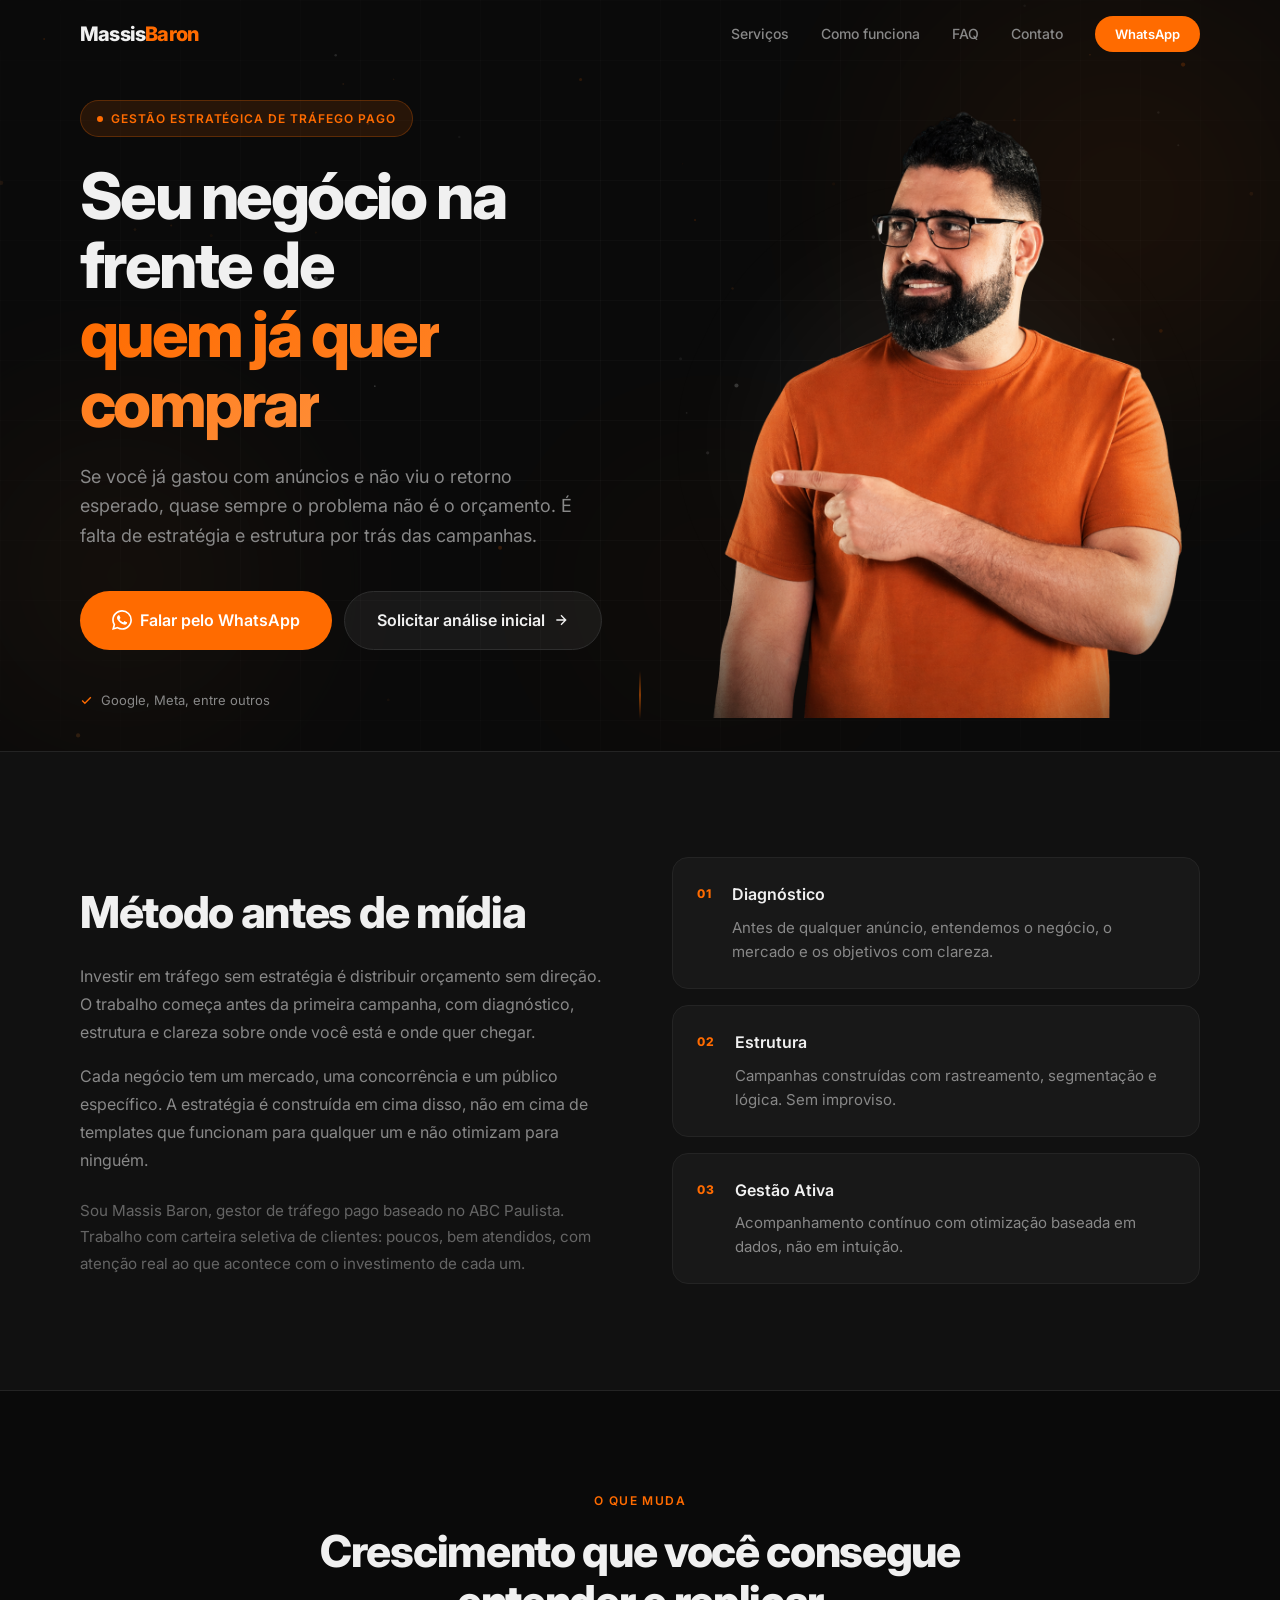
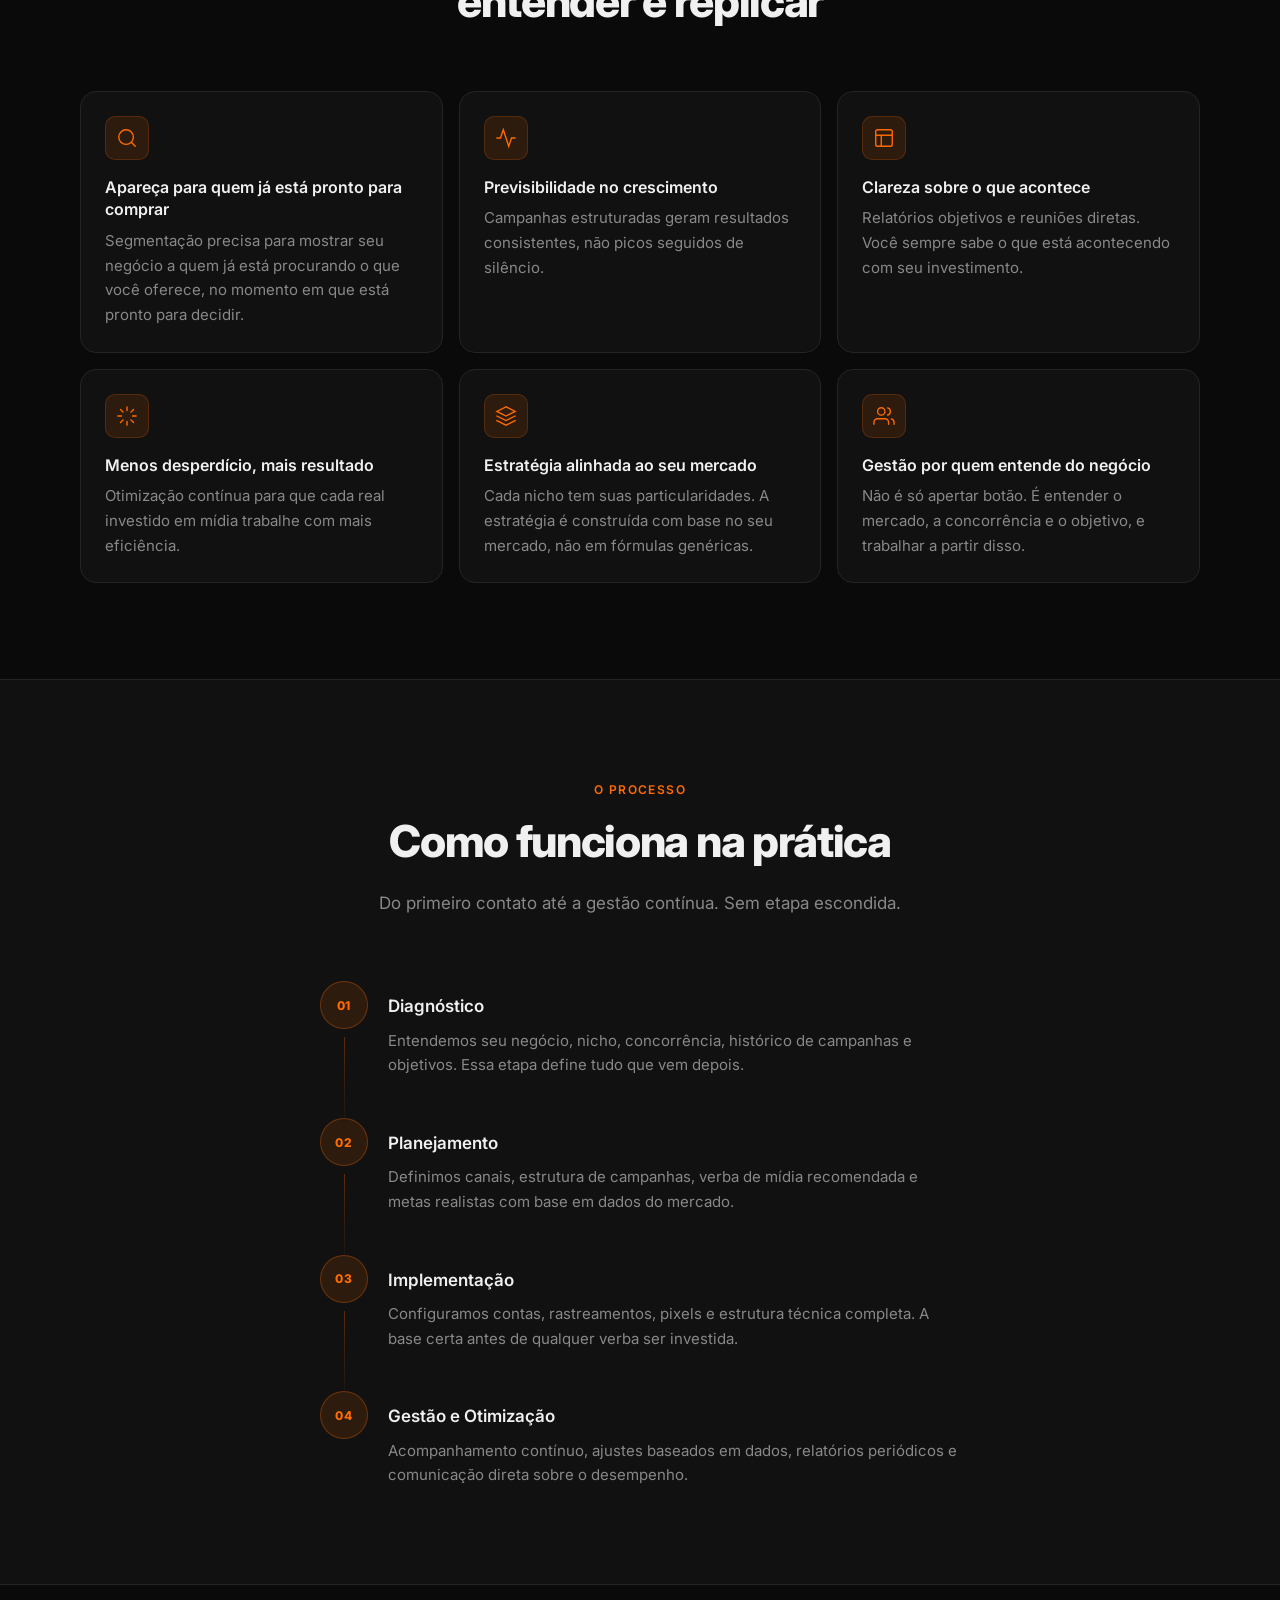
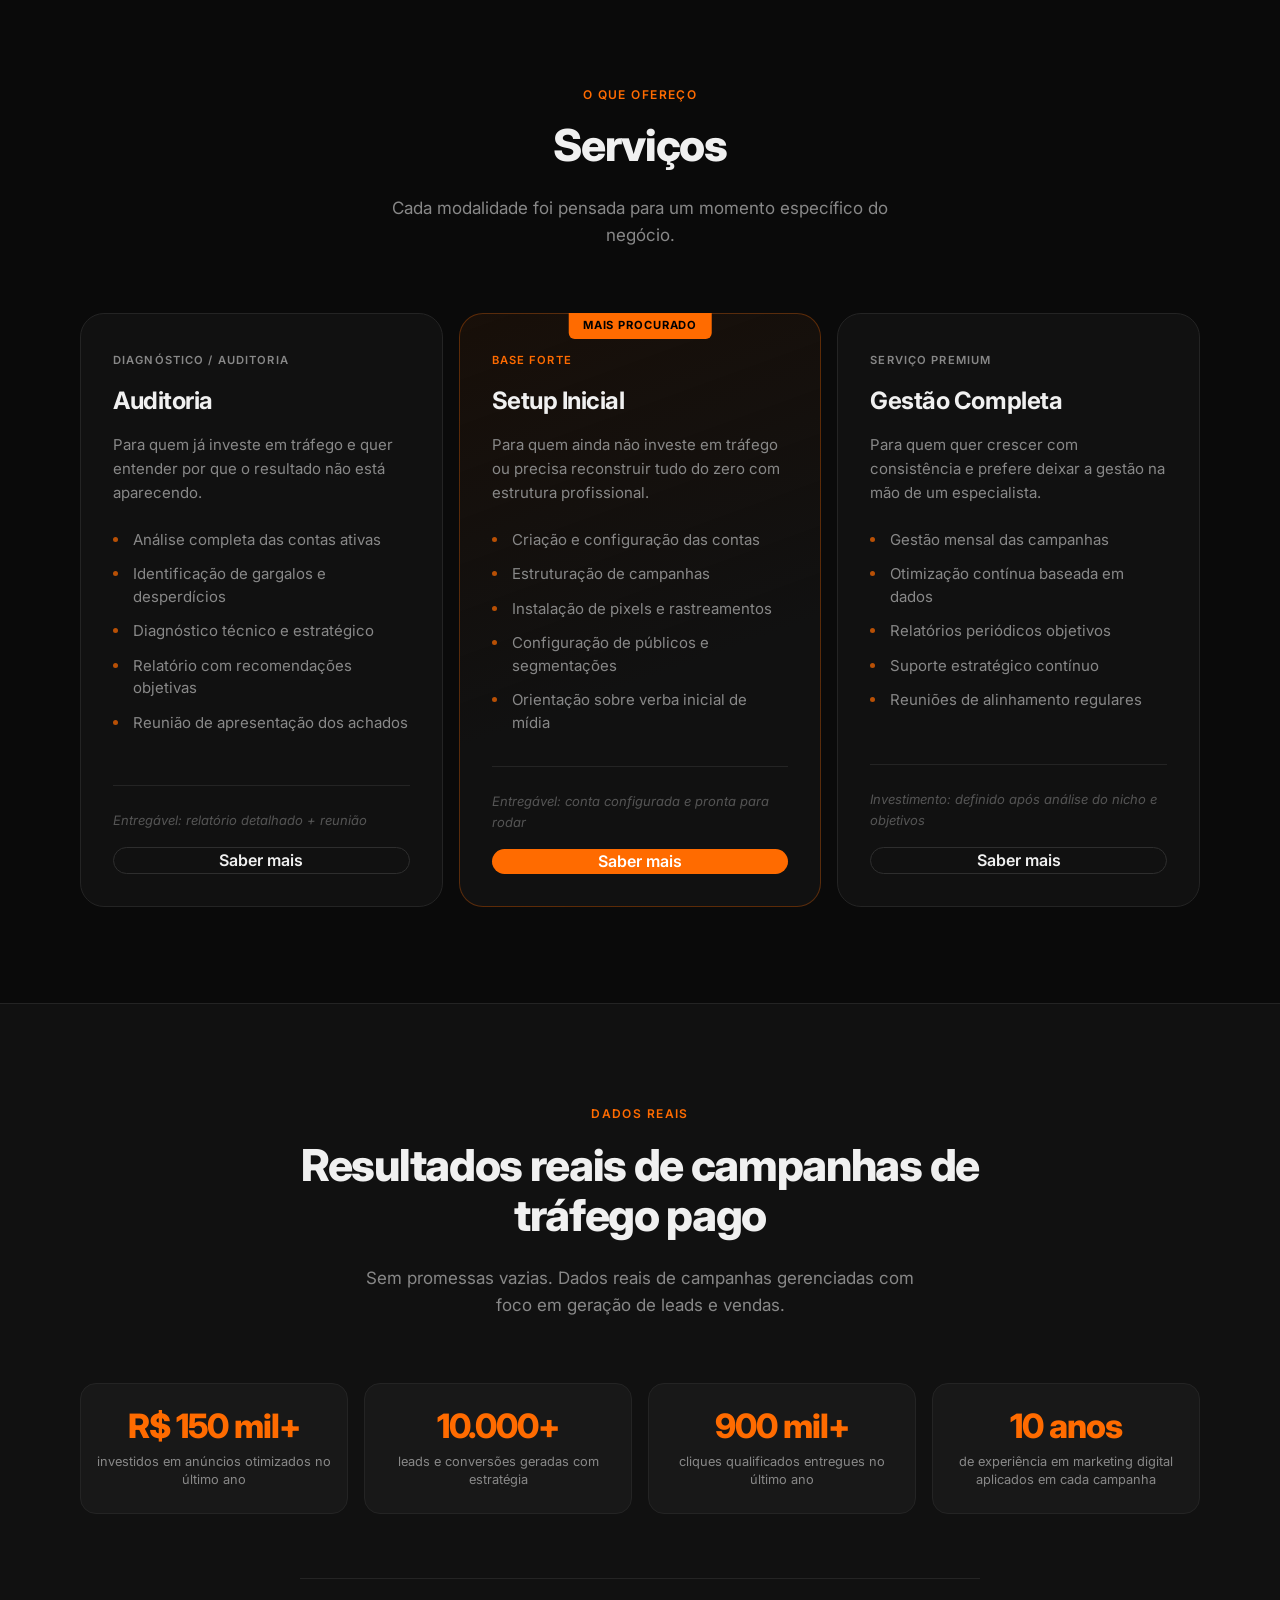
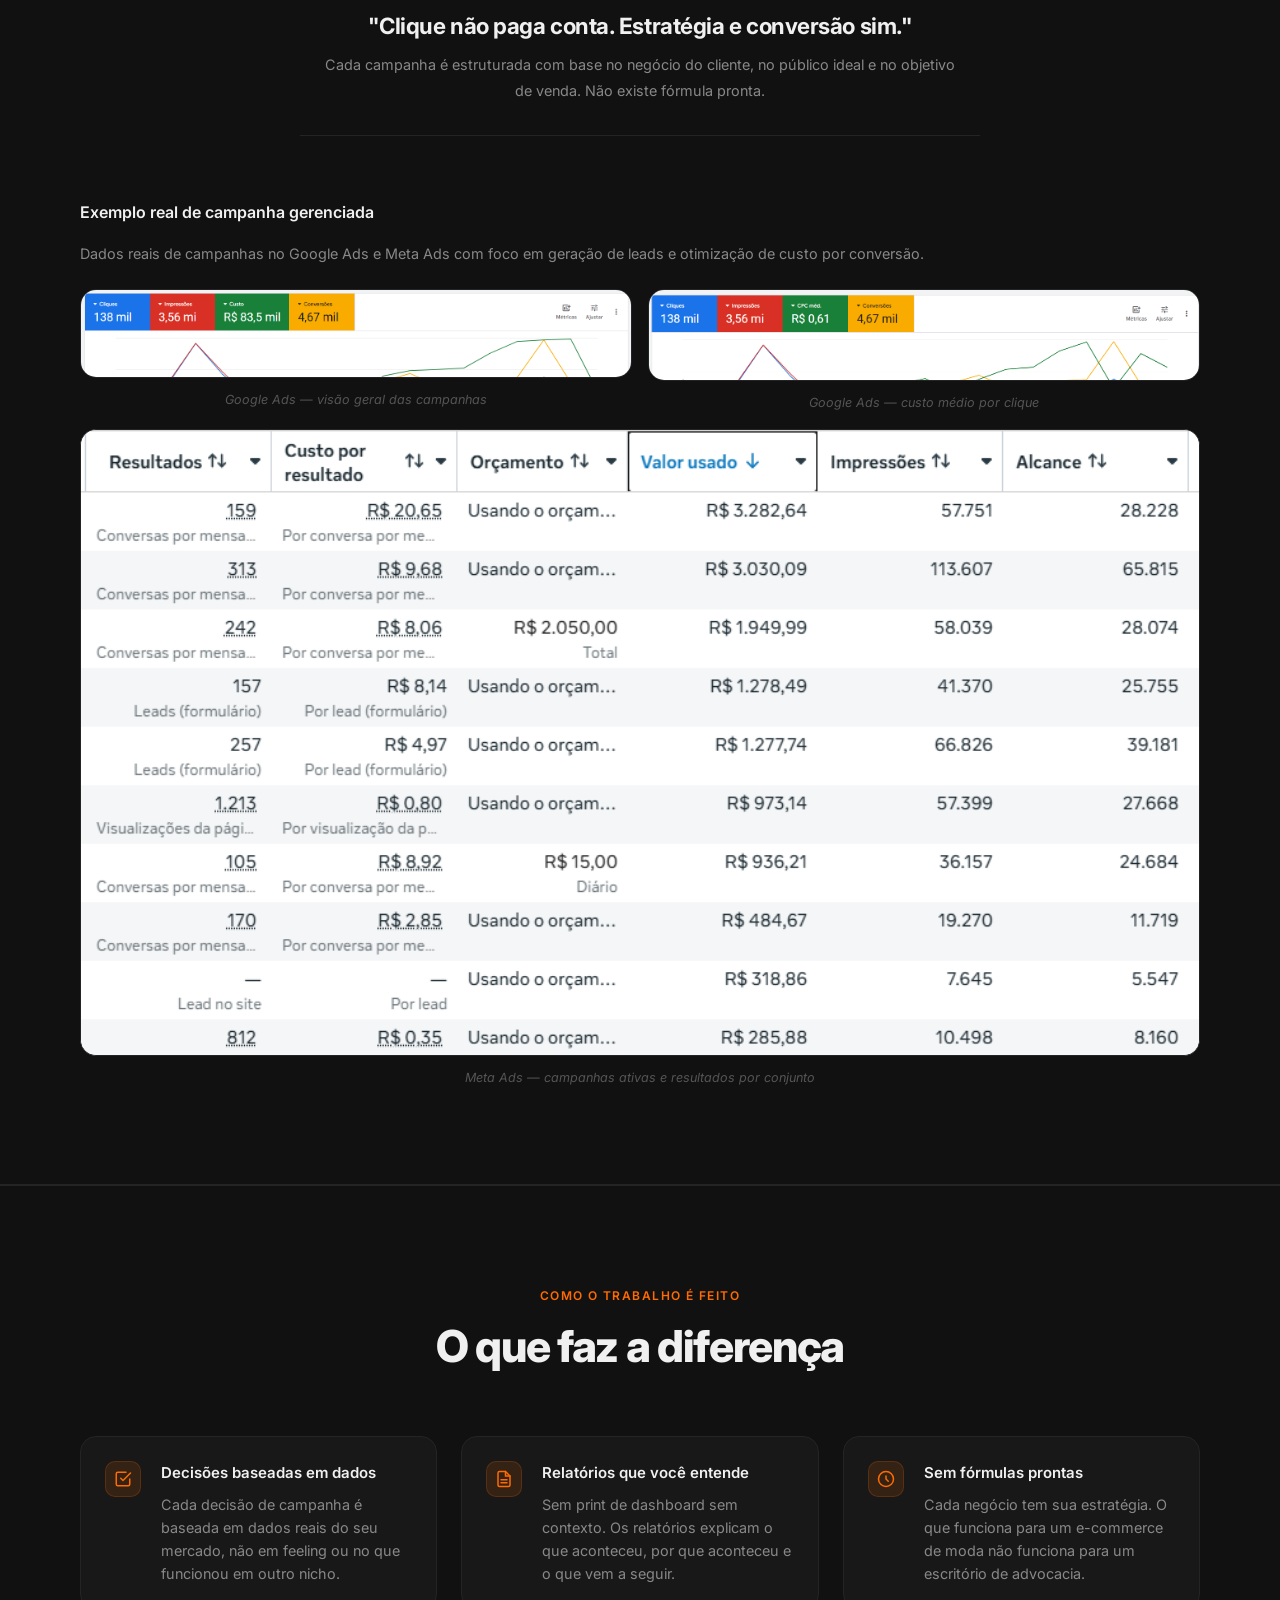
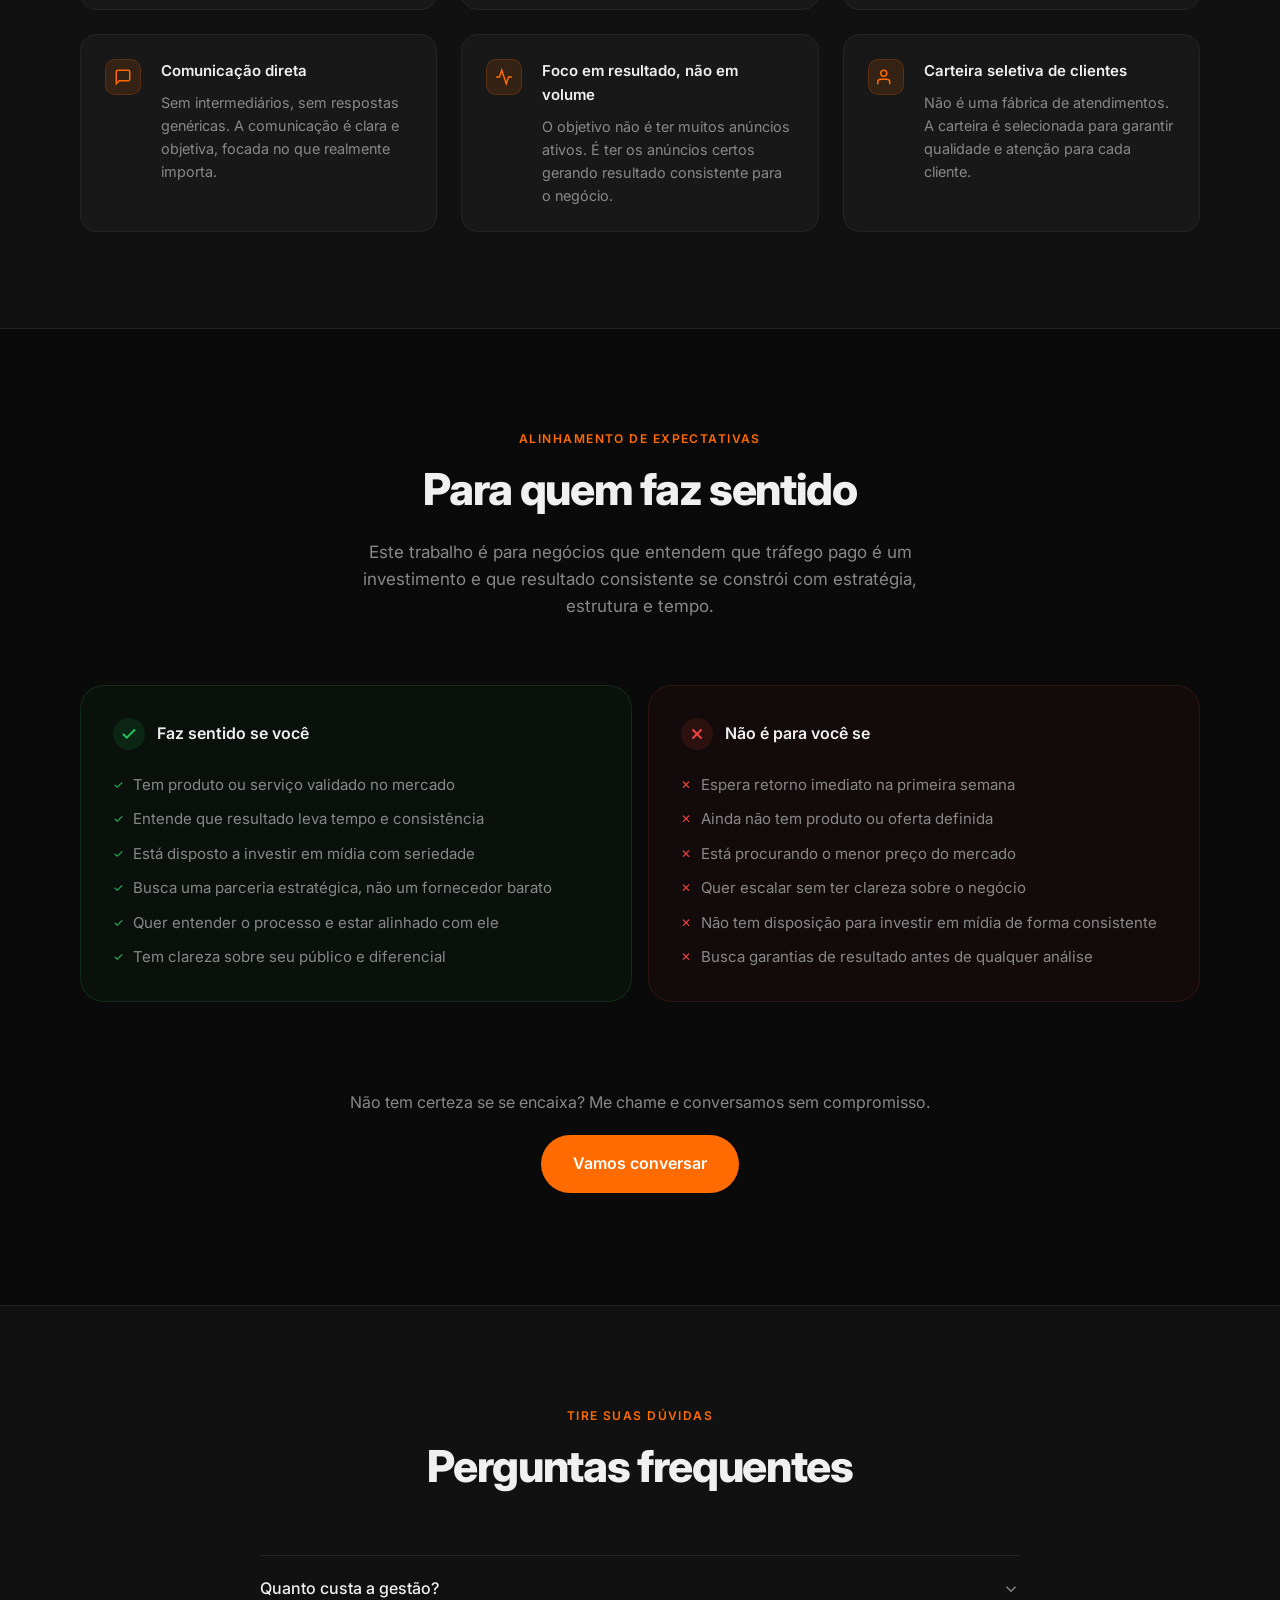
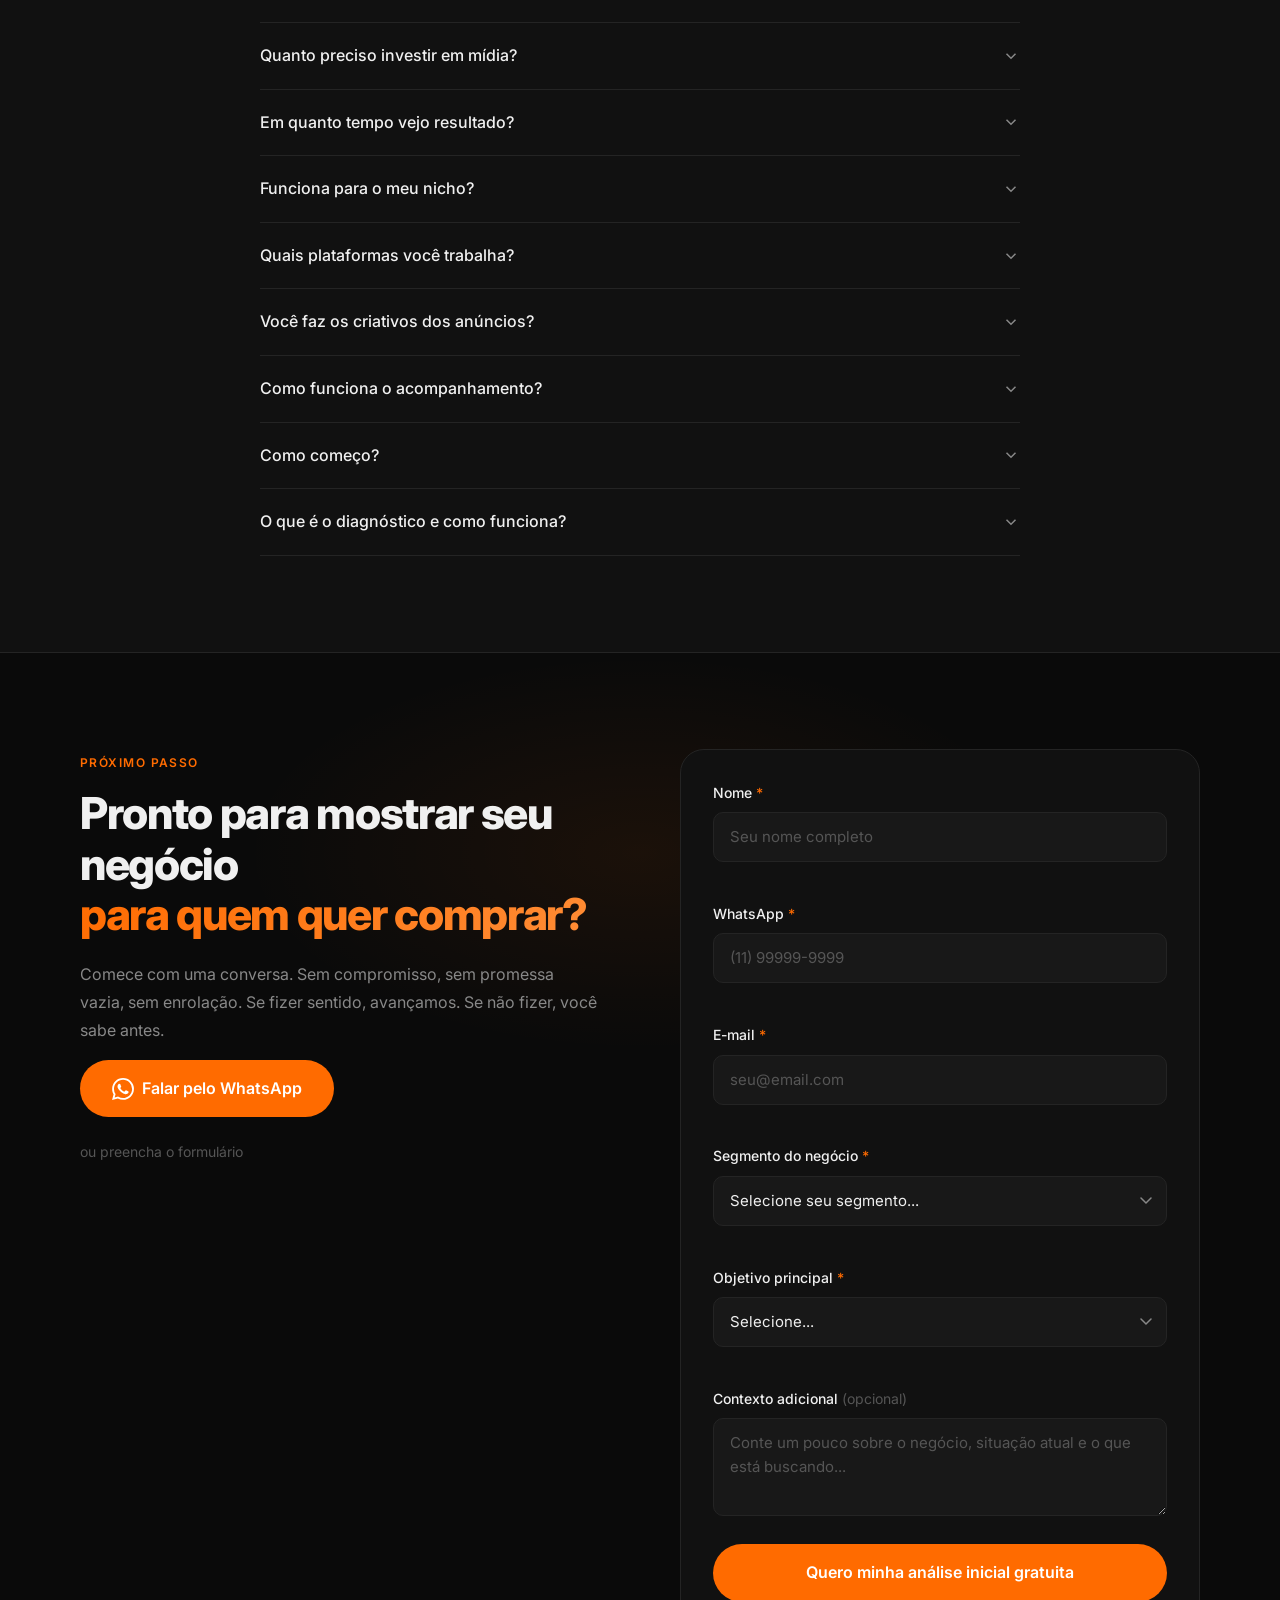
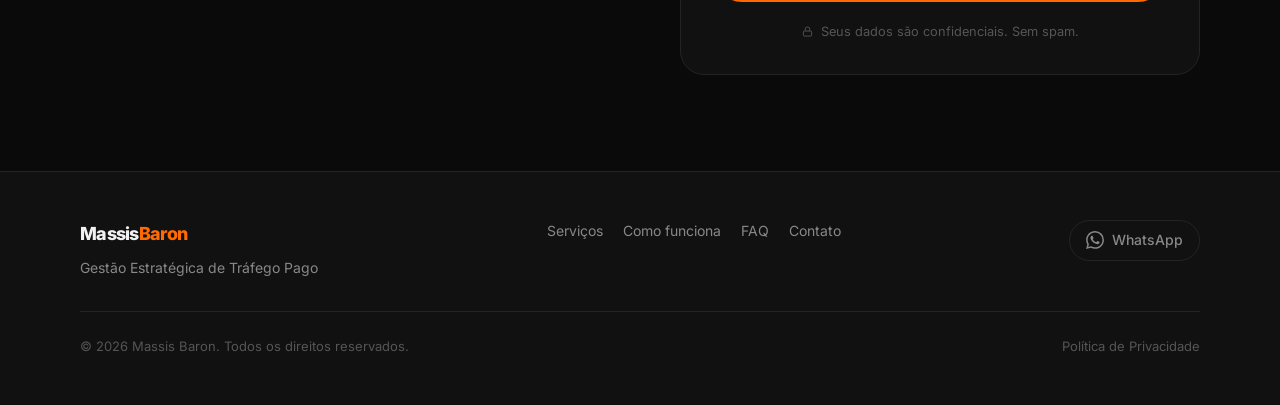
==== index.html @ 68410b14 "Add files via upload" ====
<!DOCTYPE html>
<html lang="pt-BR">
<head>
  <meta charset="UTF-8" />
  <meta name="viewport" content="width=device-width, initial-scale=1.0" />
  <meta name="description" content="Massis Baron — Gestão estratégica de tráfego pago para PMEs. Auditoria, setup e gestão completa de campanhas no Google Ads e Meta Ads. Mostre seu negócio para quem já quer comprar." />
  <meta name="keywords" content="tráfego pago, gestão de tráfego, Google Ads, Meta Ads, Facebook Ads, Instagram Ads, consultoria tráfego pago, Massis Baron, agência tráfego pago" />
  <meta name="author" content="Massis Baron" />
  <meta name="robots" content="index, follow" />
  <meta name="theme-color" content="#0A0A0A" />

  <!-- Open Graph -->
  <meta property="og:type" content="website" />
  <meta property="og:title" content="Massis Baron — Gestão Estratégica de Tráfego Pago" />
  <meta property="og:description" content="Mostre seu negócio para as pessoas certas no momento em que elas estão buscando. Estratégia, estrutura e gestão profissional de tráfego pago." />
  <meta property="og:url" content="https://publikey.com.br" />
  <meta property="og:image" content="assets/og-image.jpg" />
  <meta property="og:locale" content="pt_BR" />

  <!-- Twitter Card -->
  <meta name="twitter:card" content="summary_large_image" />
  <meta name="twitter:title" content="Massis Baron — Tráfego Pago Estratégico" />
  <meta name="twitter:description" content="Gestão profissional de tráfego pago para PMEs que levam crescimento a sério." />
  <meta name="twitter:image" content="assets/og-image.jpg" />

  <link rel="canonical" href="https://publikey.com.br" />

  <!-- Favicon -->
  <link rel="icon" type="image/svg+xml" href="assets/favicon.svg" />
  <link rel="icon" type="image/png" href="assets/favicon.png" />

  <!-- Google Fonts -->
  <link rel="preconnect" href="https://fonts.googleapis.com" />
  <link rel="preconnect" href="https://fonts.gstatic.com" crossorigin />
  <link href="https://fonts.googleapis.com/css2?family=Inter:wght@300;400;500;600;700;800&display=swap" rel="stylesheet" />

  <!-- CSS -->
  <link rel="stylesheet" href="style.css" />

  <title>Massis Baron — Gestão Estratégica de Tráfego Pago</title>

  <!-- JSON-LD Structured Data -->
  <script type="application/ld+json">
  {
    "@context": "https://schema.org",
    "@type": "ProfessionalService",
    "name": "Massis Baron",
    "description": "Gestão estratégica de tráfego pago para PMEs — auditoria, setup e gestão completa de campanhas no Google Ads e Meta Ads.",
    "serviceType": ["Gestão de Tráfego Pago", "Google Ads", "Meta Ads", "Consultoria de Marketing Digital"],
    "areaServed": { "@type": "Country", "name": "Brasil" },
    "url": "https://publikey.com.br",
    "contactPoint": {
      "@type": "ContactPoint",
      "contactType": "customer service",
      "availableLanguage": "Portuguese"
    }
  }
  </script>

  <!-- ═══════════════════════════════════════════════════
       TRACKING — Inserir os snippets nas posições abaixo
       ═══════════════════════════════════════════════════

  ① Google Tag Manager -->
  <script>(function(w,d,s,l,i){w[l]=w[l]||[];w[l].push({'gtm.start':
  new Date().getTime(),event:'gtm.js'});var f=d.getElementsByTagName(s)[0],
  j=d.createElement(s),dl=l!='dataLayer'?'&l='+l:'';j.async=true;j.src=
  'https://www.googletagmanager.com/gtm.js?id='+i+dl;f.parentNode.insertBefore(j,f);
  })(window,document,'script','dataLayer','GTM-TX3JM85W');</script>

  <!-- ② Microsoft Clarity -->
  <script type="text/javascript">
    (function(c,l,a,r,i,t,y){
        c[a]=c[a]||function(){(c[a].q=c[a].q||[]).push(arguments)};
        t=l.createElement(r);t.async=1;t.src="https://www.clarity.ms/tag/"+i;
        y=l.getElementsByTagName(r)[0];y.parentNode.insertBefore(t,y);
    })(window, document, "clarity", "script", "wiai8l693g");
  </script>

  <!-- ③ Meta Pixel (cole aqui, dentro do <head>):
  Cole o snippet do Pixel aqui ↓
  -->
</head>
<body>

  <!-- Google Tag Manager (noscript) -->
  <noscript><iframe src="https://www.googletagmanager.com/ns.html?id=GTM-TX3JM85W"
  height="0" width="0" style="display:none;visibility:hidden"></iframe></noscript>
  <!-- End Google Tag Manager (noscript) -->

  <!-- ────────────────────────────────────────────────
       HEADER
  ──────────────────────────────────────────────── -->
  <header class="header" id="header" role="banner">
    <nav class="nav container" aria-label="Navegação principal">
      <a href="#hero" class="nav-logo" aria-label="Massis Baron — voltar ao início">
        <span class="logo-text">Massis<span class="logo-accent">Baron</span></span>
      </a>

      <ul class="nav-links" id="nav-links" role="list">
        <li><a href="#servicos" class="nav-link">Serviços</a></li>
        <li><a href="#como-funciona" class="nav-link">Como funciona</a></li>
        <li><a href="#faq" class="nav-link">FAQ</a></li>
        <li><a href="#contato" class="nav-link">Contato</a></li>
      </ul>

      <a href="https://wa.me/5511999371175?text=Olá%20Massis%2C%20gostaria%20de%20conversar%20sobre%20tráfego%20pago."
         class="btn btn-primary btn-sm nav-cta"
         target="_blank" rel="noopener noreferrer"
         aria-label="Falar pelo WhatsApp">
        WhatsApp
      </a>

      <button class="nav-toggle" id="nav-toggle" aria-label="Abrir menu de navegação" aria-expanded="false" aria-controls="nav-links">
        <span class="bar"></span>
        <span class="bar"></span>
        <span class="bar"></span>
      </button>
    </nav>
  </header>

  <main>

    <!-- ════════════════════════════════════════════════
         SEÇÃO 1 — HERO
    ════════════════════════════════════════════════ -->
    <section id="hero" class="hero" aria-label="Apresentação">

      <!-- Fundo animado -->
      <div class="hero-bg" aria-hidden="true">
        <canvas id="particles-canvas"></canvas>
        <div class="blob blob-1"></div>
        <div class="blob blob-2"></div>
        <div class="blob blob-3"></div>
        <div class="hero-grid-overlay"></div>
      </div>

      <div class="container hero-content">

        <!-- Coluna de texto -->
        <div class="hero-text">
          <span class="badge reveal">Gestão Estratégica de Tráfego Pago</span>

          <h1 class="hero-headline reveal">
            Seu negócio na frente de<br />
            <span class="text-gradient">quem já quer comprar</span>
          </h1>

          <p class="hero-sub reveal">
            Se você já gastou com anúncios e não viu o retorno esperado, quase sempre
            o problema não é o orçamento. É falta de estratégia e estrutura por trás das campanhas.
          </p>

          <div class="hero-ctas reveal">
            <a href="https://wa.me/5511999371175?text=Olá%20Massis%2C%20gostaria%20de%20conversar%20sobre%20tráfego%20pago."
               class="btn btn-primary btn-lg"
               target="_blank" rel="noopener noreferrer">
              <svg width="20" height="20" viewBox="0 0 24 24" fill="currentColor" aria-hidden="true" focusable="false">
                <path d="M17.472 14.382c-.297-.149-1.758-.867-2.03-.967-.273-.099-.471-.148-.67.15-.197.297-.767.966-.94 1.164-.173.199-.347.223-.644.075-.297-.15-1.255-.463-2.39-1.475-.883-.788-1.48-1.761-1.653-2.059-.173-.297-.018-.458.13-.606.134-.133.298-.347.446-.52.149-.174.198-.298.298-.497.099-.198.05-.371-.025-.52-.075-.149-.669-1.612-.916-2.207-.242-.579-.487-.5-.669-.51-.173-.008-.371-.01-.57-.01-.198 0-.52.074-.792.372-.272.297-1.04 1.016-1.04 2.479 0 1.462 1.065 2.875 1.213 3.074.149.198 2.096 3.2 5.077 4.487.709.306 1.262.489 1.694.625.712.227 1.36.195 1.871.118.571-.085 1.758-.719 2.006-1.413.248-.694.248-1.289.173-1.413-.074-.124-.272-.198-.57-.347m-5.421 7.403h-.004a9.87 9.87 0 01-5.031-1.378l-.361-.214-3.741.982.998-3.648-.235-.374a9.86 9.86 0 01-1.51-5.26c.001-5.45 4.436-9.884 9.888-9.884 2.64 0 5.122 1.03 6.988 2.898a9.825 9.825 0 012.893 6.994c-.003 5.45-4.437 9.884-9.885 9.884m8.413-18.297A11.815 11.815 0 0012.05 0C5.495 0 .16 5.335.157 11.892c0 2.096.547 4.142 1.588 5.945L.057 24l6.305-1.654a11.882 11.882 0 005.683 1.448h.005c6.554 0 11.89-5.335 11.893-11.893a11.821 11.821 0 00-3.48-8.413Z"/>
              </svg>
              Falar pelo WhatsApp
            </a>

            <a href="#contato" class="btn btn-ghost btn-lg">
              Solicitar análise inicial
              <svg width="16" height="16" viewBox="0 0 24 24" fill="none" stroke="currentColor" stroke-width="2" aria-hidden="true" focusable="false">
                <path d="M5 12h14M12 5l7 7-7 7"/>
              </svg>
            </a>
          </div>

          <div class="hero-trust reveal" aria-label="Plataformas">
            <span class="trust-item">
              <svg width="13" height="13" viewBox="0 0 24 24" fill="none" stroke="currentColor" stroke-width="2.5" aria-hidden="true"><polyline points="20 6 9 17 4 12"/></svg>
              Google, Meta, entre outros
            </span>
          </div>
        </div><!-- /hero-text -->

        <!-- Coluna visual — foto -->
        <div class="hero-visual" aria-hidden="true">
          <img
            src="assets/hero-photo.png"
            alt="Massis Baron aponta para o headline da página"
            class="hero-photo"
            loading="eager"
            decoding="async"
            width="520"
            height="600"
          />
        </div><!-- /hero-visual -->

      </div>

      <div class="hero-scroll-indicator" aria-hidden="true">
        <span class="scroll-line"></span>
      </div>
    </section>

    <!-- ════════════════════════════════════════════════
         SEÇÃO 2 — AUTORIDADE / MÉTODO
    ════════════════════════════════════════════════ -->
    <section id="autoridade" class="section-authority" aria-labelledby="authority-heading">
      <div class="container">
        <div class="authority-inner">
          <div class="authority-text">
            <span class="section-label reveal">Por que funciona</span>
            <h2 class="section-title reveal" id="authority-heading">Método antes de mídia</h2>
            <p class="section-body reveal">
              Investir em tráfego sem estratégia é distribuir orçamento sem direção.
              O trabalho começa antes da primeira campanha, com diagnóstico,
              estrutura e clareza sobre onde você está e onde quer chegar.
            </p>
            <p class="section-body reveal">
              Cada negócio tem um mercado, uma concorrência e um público específico.
              A estratégia é construída em cima disso, não em cima de templates
              que funcionam para qualquer um e não otimizam para ninguém.
            </p>
            <p class="section-body reveal" style="margin-top: 1.5rem; opacity: 0.7; font-size: 0.95rem;">
              Sou Massis Baron, gestor de tráfego pago baseado no ABC Paulista. Trabalho com carteira seletiva de clientes: poucos, bem atendidos, com atenção real ao que acontece com o investimento de cada um.
            </p>
          </div>

          <div class="authority-pillars">
            <div class="pillar reveal">
              <div class="pillar-number" aria-hidden="true">01</div>
              <div class="pillar-content">
                <h3>Diagnóstico</h3>
                <p>Antes de qualquer anúncio, entendemos o negócio, o mercado e os objetivos com clareza.</p>
              </div>
            </div>
            <div class="pillar reveal">
              <div class="pillar-number" aria-hidden="true">02</div>
              <div class="pillar-content">
                <h3>Estrutura</h3>
                <p>Campanhas construídas com rastreamento, segmentação e lógica. Sem improviso.</p>
              </div>
            </div>
            <div class="pillar reveal">
              <div class="pillar-number" aria-hidden="true">03</div>
              <div class="pillar-content">
                <h3>Gestão Ativa</h3>
                <p>Acompanhamento contínuo com otimização baseada em dados, não em intuição.</p>
              </div>
            </div>
          </div>
        </div>
      </div>
    </section>

    <!-- ════════════════════════════════════════════════
         SEÇÃO 3 — BENEFÍCIOS
    ════════════════════════════════════════════════ -->
    <section id="beneficios" class="section-benefits" aria-labelledby="benefits-heading">
      <div class="container">
        <div class="section-header">
          <span class="section-label reveal">O que muda</span>
          <h2 class="section-title reveal" id="benefits-heading">Crescimento que você consegue entender e replicar</h2>
        </div>

        <div class="benefits-grid">
          <article class="benefit-card reveal">
            <div class="benefit-icon" aria-hidden="true">
              <svg width="22" height="22" viewBox="0 0 24 24" fill="none" stroke="currentColor" stroke-width="1.5" stroke-linecap="round">
                <circle cx="11" cy="11" r="8"/><path d="m21 21-4.35-4.35"/>
              </svg>
            </div>
            <h3>Apareça para quem já está pronto para comprar</h3>
            <p>Segmentação precisa para mostrar seu negócio a quem já está procurando o que você oferece, no momento em que está pronto para decidir.</p>
          </article>

          <article class="benefit-card reveal">
            <div class="benefit-icon" aria-hidden="true">
              <svg width="22" height="22" viewBox="0 0 24 24" fill="none" stroke="currentColor" stroke-width="1.5" stroke-linecap="round">
                <polyline points="22 12 18 12 15 21 9 3 6 12 2 12"/>
              </svg>
            </div>
            <h3>Previsibilidade no crescimento</h3>
            <p>Campanhas estruturadas geram resultados consistentes, não picos seguidos de silêncio.</p>
          </article>

          <article class="benefit-card reveal">
            <div class="benefit-icon" aria-hidden="true">
              <svg width="22" height="22" viewBox="0 0 24 24" fill="none" stroke="currentColor" stroke-width="1.5" stroke-linecap="round">
                <rect x="3" y="3" width="18" height="18" rx="2"/><path d="M3 9h18M9 21V9"/>
              </svg>
            </div>
            <h3>Clareza sobre o que acontece</h3>
            <p>Relatórios objetivos e reuniões diretas. Você sempre sabe o que está acontecendo com seu investimento.</p>
          </article>

          <article class="benefit-card reveal">
            <div class="benefit-icon" aria-hidden="true">
              <svg width="22" height="22" viewBox="0 0 24 24" fill="none" stroke="currentColor" stroke-width="1.5" stroke-linecap="round">
                <path d="M12 2v4M12 18v4M4.93 4.93l2.83 2.83M16.24 16.24l2.83 2.83M2 12h4M18 12h4M4.93 19.07l2.83-2.83M16.24 7.76l2.83-2.83"/>
              </svg>
            </div>
            <h3>Menos desperdício, mais resultado</h3>
            <p>Otimização contínua para que cada real investido em mídia trabalhe com mais eficiência.</p>
          </article>

          <article class="benefit-card reveal">
            <div class="benefit-icon" aria-hidden="true">
              <svg width="22" height="22" viewBox="0 0 24 24" fill="none" stroke="currentColor" stroke-width="1.5" stroke-linecap="round">
                <path d="M12 2L2 7l10 5 10-5-10-5z"/><path d="M2 17l10 5 10-5"/><path d="M2 12l10 5 10-5"/>
              </svg>
            </div>
            <h3>Estratégia alinhada ao seu mercado</h3>
            <p>Cada nicho tem suas particularidades. A estratégia é construída com base no seu mercado, não em fórmulas genéricas.</p>
          </article>

          <article class="benefit-card reveal">
            <div class="benefit-icon" aria-hidden="true">
              <svg width="22" height="22" viewBox="0 0 24 24" fill="none" stroke="currentColor" stroke-width="1.5" stroke-linecap="round">
                <path d="M17 21v-2a4 4 0 0 0-4-4H5a4 4 0 0 0-4 4v2"/><circle cx="9" cy="7" r="4"/><path d="M23 21v-2a4 4 0 0 0-3-3.87"/><path d="M16 3.13a4 4 0 0 1 0 7.75"/>
              </svg>
            </div>
            <h3>Gestão por quem entende do negócio</h3>
            <p>Não é só apertar botão. É entender o mercado, a concorrência e o objetivo, e trabalhar a partir disso.</p>
          </article>
        </div>
      </div>
    </section>

    <!-- ════════════════════════════════════════════════
         SEÇÃO 4 — COMO FUNCIONA
    ════════════════════════════════════════════════ -->
    <section id="como-funciona" class="section-process" aria-labelledby="process-heading">
      <div class="container">
        <div class="section-header">
          <span class="section-label reveal">O processo</span>
          <h2 class="section-title reveal" id="process-heading">Como funciona na prática</h2>
          <p class="section-desc reveal">Do primeiro contato até a gestão contínua. Sem etapa escondida.</p>
        </div>

        <ol class="process-steps" role="list">
          <li class="process-step reveal">
            <div class="step-indicator" aria-hidden="true">
              <div class="step-dot"><span>01</span></div>
              <div class="step-line"></div>
            </div>
            <div class="step-content">
              <h3>Diagnóstico</h3>
              <p>Entendemos seu negócio, nicho, concorrência, histórico de campanhas e objetivos. Essa etapa define tudo que vem depois.</p>
            </div>
          </li>

          <li class="process-step reveal">
            <div class="step-indicator" aria-hidden="true">
              <div class="step-dot"><span>02</span></div>
              <div class="step-line"></div>
            </div>
            <div class="step-content">
              <h3>Planejamento</h3>
              <p>Definimos canais, estrutura de campanhas, verba de mídia recomendada e metas realistas com base em dados do mercado.</p>
            </div>
          </li>

          <li class="process-step reveal">
            <div class="step-indicator" aria-hidden="true">
              <div class="step-dot"><span>03</span></div>
              <div class="step-line"></div>
            </div>
            <div class="step-content">
              <h3>Implementação</h3>
              <p>Configuramos contas, rastreamentos, pixels e estrutura técnica completa. A base certa antes de qualquer verba ser investida.</p>
            </div>
          </li>

          <li class="process-step reveal">
            <div class="step-indicator" aria-hidden="true">
              <div class="step-dot"><span>04</span></div>
              <div class="step-line step-line--last"></div>
            </div>
            <div class="step-content">
              <h3>Gestão e Otimização</h3>
              <p>Acompanhamento contínuo, ajustes baseados em dados, relatórios periódicos e comunicação direta sobre o desempenho.</p>
            </div>
          </li>
        </ol>
      </div>
    </section>

    <!-- ════════════════════════════════════════════════
         SEÇÃO 5 — SERVIÇOS
    ════════════════════════════════════════════════ -->
    <section id="servicos" class="section-services" aria-labelledby="services-heading">
      <div class="container">
        <div class="section-header">
          <span class="section-label reveal">O que ofereço</span>
          <h2 class="section-title reveal" id="services-heading">Serviços</h2>
          <p class="section-desc reveal">Cada modalidade foi pensada para um momento específico do negócio.</p>
        </div>

        <div class="services-grid">
          <!-- Auditoria -->
          <article class="service-card reveal">
            <div class="service-top">
              <span class="service-tag">Diagnóstico / Auditoria</span>
              <h3 class="service-title">Auditoria</h3>
              <p class="service-desc">Para quem já investe em tráfego e quer entender por que o resultado não está aparecendo.</p>
            </div>
            <ul class="service-list" role="list">
              <li>Análise completa das contas ativas</li>
              <li>Identificação de gargalos e desperdícios</li>
              <li>Diagnóstico técnico e estratégico</li>
              <li>Relatório com recomendações objetivas</li>
              <li>Reunião de apresentação dos achados</li>
            </ul>
            <div class="service-footer">
              <p class="service-deliverable">Entregável: relatório detalhado + reunião</p>
              <a href="https://wa.me/5511999371175?text=Olá%20Massis%2C%20tenho%20interesse%20na%20Auditoria%20de%20tráfego."
                 class="btn btn-outline"
                 target="_blank" rel="noopener noreferrer">
                Saber mais
              </a>
            </div>
          </article>

          <!-- Setup Inicial — destaque -->
          <article class="service-card service-card--featured reveal">
            <div class="service-top">
              <span class="service-tag service-tag--accent">Base Forte</span>
              <h3 class="service-title">Setup Inicial</h3>
              <p class="service-desc">Para quem ainda não investe em tráfego ou precisa reconstruir tudo do zero com estrutura profissional.</p>
            </div>
            <ul class="service-list" role="list">
              <li>Criação e configuração das contas</li>
              <li>Estruturação de campanhas</li>
              <li>Instalação de pixels e rastreamentos</li>
              <li>Configuração de públicos e segmentações</li>
              <li>Orientação sobre verba inicial de mídia</li>
            </ul>
            <div class="service-footer">
              <p class="service-deliverable">Entregável: conta configurada e pronta para rodar</p>
              <a href="https://wa.me/5511999371175?text=Olá%20Massis%2C%20tenho%20interesse%20no%20Setup%20Inicial."
                 class="btn btn-primary"
                 target="_blank" rel="noopener noreferrer">
                Saber mais
              </a>
            </div>
          </article>

          <!-- Gestão Completa -->
          <article class="service-card reveal">
            <div class="service-top">
              <span class="service-tag">Serviço Premium</span>
              <h3 class="service-title">Gestão Completa</h3>
              <p class="service-desc">Para quem quer crescer com consistência e prefere deixar a gestão na mão de um especialista.</p>
            </div>
            <ul class="service-list" role="list">
              <li>Gestão mensal das campanhas</li>
              <li>Otimização contínua baseada em dados</li>
              <li>Relatórios periódicos objetivos</li>
              <li>Suporte estratégico contínuo</li>
              <li>Reuniões de alinhamento regulares</li>
            </ul>
            <div class="service-footer">
              <p class="service-deliverable">Investimento: definido após análise do nicho e objetivos</p>
              <a href="https://wa.me/5511999371175?text=Olá%20Massis%2C%20tenho%20interesse%20na%20Gestão%20Completa."
                 class="btn btn-outline"
                 target="_blank" rel="noopener noreferrer">
                Saber mais
              </a>
            </div>
          </article>
        </div>
      </div>
    </section>

    <!-- ════════════════════════════════════════════════
         SEÇÃO 5B — RESULTADOS / PROVA SOCIAL
    ════════════════════════════════════════════════ -->
    <section id="resultados" class="section-results" aria-labelledby="results-heading">
      <div class="container">
        <div class="section-header">
          <span class="section-label reveal">Dados reais</span>
          <h2 class="section-title reveal" id="results-heading">Resultados reais de campanhas de tráfego pago</h2>
          <p class="section-desc reveal">Sem promessas vazias. Dados reais de campanhas gerenciadas com foco em geração de leads e vendas.</p>
        </div>

        <!-- Métricas -->
        <div class="results-metrics">
          <div class="metric-card reveal">
            <span class="metric-value">R$ 150 mil+</span>
            <span class="metric-label">investidos em anúncios otimizados no último ano</span>
          </div>
          <div class="metric-card reveal">
            <span class="metric-value">10.000+</span>
            <span class="metric-label">leads e conversões geradas com estratégia</span>
          </div>
          <div class="metric-card reveal">
            <span class="metric-value">900 mil+</span>
            <span class="metric-label">cliques qualificados entregues no último ano</span>
          </div>
          <div class="metric-card reveal">
            <span class="metric-value">10 anos</span>
            <span class="metric-label">de experiência em marketing digital aplicados em cada campanha</span>
          </div>
        </div>

        <!-- Frase de impacto -->
        <div class="results-quote reveal">
          <p>"Clique não paga conta. Estratégia e conversão sim."</p>
          <span>Cada campanha é estruturada com base no negócio do cliente, no público ideal e no objetivo de venda. Não existe fórmula pronta.</span>
        </div>

        <!-- Galeria de prints -->
        <div class="results-gallery">
          <p class="results-gallery-label reveal">Exemplo real de campanha gerenciada</p>
          <p class="results-gallery-desc reveal">Dados reais de campanhas no Google Ads e Meta Ads com foco em geração de leads e otimização de custo por conversão.</p>
          <figure class="print-card reveal">
            <div class="print-wrap print-wrap--chart">
              <img src="assets/print-1.png" alt="Google Ads — 138 mil cliques, 4.670 conversões e R$ 83,5 mil em verba" loading="lazy" />
            </div>
            <figcaption>Google Ads — visão geral das campanhas</figcaption>
          </figure>

          <figure class="print-card reveal">
            <div class="print-wrap print-wrap--chart">
              <img src="assets/print-2.png" alt="Google Ads — CPC médio de R$ 0,61" loading="lazy" />
            </div>
            <figcaption>Google Ads — custo médio por clique</figcaption>
          </figure>

          <figure class="print-card print-card--wide reveal">
            <div class="print-wrap">
              <img src="assets/print-3.png" alt="Meta Ads — resultados de campanhas ativas" loading="lazy" />
            </div>
            <figcaption>Meta Ads — campanhas ativas e resultados por conjunto</figcaption>
          </figure>
        </div>
      </div>
    </section>

    <!-- ════════════════════════════════════════════════
         SEÇÃO 6 — DIFERENCIAIS
    ════════════════════════════════════════════════ -->
    <section id="diferenciais" class="section-differentials" aria-labelledby="differentials-heading">
      <div class="container">
        <div class="section-header">
          <span class="section-label reveal">Como o trabalho é feito</span>
          <h2 class="section-title reveal" id="differentials-heading">O que faz a diferença</h2>
        </div>

        <div class="differentials-grid">
          <div class="differential reveal">
            <div class="diff-icon" aria-hidden="true">
              <svg width="18" height="18" viewBox="0 0 24 24" fill="none" stroke="currentColor" stroke-width="2" stroke-linecap="round">
                <path d="M9 11l3 3L22 4"/><path d="M21 12v7a2 2 0 01-2 2H5a2 2 0 01-2-2V5a2 2 0 012-2h11"/>
              </svg>
            </div>
            <div>
              <h3>Decisões baseadas em dados</h3>
              <p>Cada decisão de campanha é baseada em dados reais do seu mercado, não em feeling ou no que funcionou em outro nicho.</p>
            </div>
          </div>

          <div class="differential reveal">
            <div class="diff-icon" aria-hidden="true">
              <svg width="18" height="18" viewBox="0 0 24 24" fill="none" stroke="currentColor" stroke-width="2" stroke-linecap="round">
                <path d="M14 2H6a2 2 0 00-2 2v16a2 2 0 002 2h12a2 2 0 002-2V8z"/><polyline points="14 2 14 8 20 8"/><line x1="16" y1="13" x2="8" y2="13"/><line x1="16" y1="17" x2="8" y2="17"/>
              </svg>
            </div>
            <div>
              <h3>Relatórios que você entende</h3>
              <p>Sem print de dashboard sem contexto. Os relatórios explicam o que aconteceu, por que aconteceu e o que vem a seguir.</p>
            </div>
          </div>

          <div class="differential reveal">
            <div class="diff-icon" aria-hidden="true">
              <svg width="18" height="18" viewBox="0 0 24 24" fill="none" stroke="currentColor" stroke-width="2" stroke-linecap="round">
                <circle cx="12" cy="12" r="10"/><path d="M12 8v4l3 3"/>
              </svg>
            </div>
            <div>
              <h3>Sem fórmulas prontas</h3>
              <p>Cada negócio tem sua estratégia. O que funciona para um e-commerce de moda não funciona para um escritório de advocacia.</p>
            </div>
          </div>

          <div class="differential reveal">
            <div class="diff-icon" aria-hidden="true">
              <svg width="18" height="18" viewBox="0 0 24 24" fill="none" stroke="currentColor" stroke-width="2" stroke-linecap="round">
                <path d="M21 15a2 2 0 01-2 2H7l-4 4V5a2 2 0 012-2h14a2 2 0 012 2z"/>
              </svg>
            </div>
            <div>
              <h3>Comunicação direta</h3>
              <p>Sem intermediários, sem respostas genéricas. A comunicação é clara e objetiva, focada no que realmente importa.</p>
            </div>
          </div>

          <div class="differential reveal">
            <div class="diff-icon" aria-hidden="true">
              <svg width="18" height="18" viewBox="0 0 24 24" fill="none" stroke="currentColor" stroke-width="2" stroke-linecap="round">
                <polyline points="22 12 18 12 15 21 9 3 6 12 2 12"/>
              </svg>
            </div>
            <div>
              <h3>Foco em resultado, não em volume</h3>
              <p>O objetivo não é ter muitos anúncios ativos. É ter os anúncios certos gerando resultado consistente para o negócio.</p>
            </div>
          </div>

          <div class="differential reveal">
            <div class="diff-icon" aria-hidden="true">
              <svg width="18" height="18" viewBox="0 0 24 24" fill="none" stroke="currentColor" stroke-width="2" stroke-linecap="round">
                <path d="M17 21v-2a4 4 0 00-4-4H5a4 4 0 00-4 4v2"/><circle cx="9" cy="7" r="4"/>
              </svg>
            </div>
            <div>
              <h3>Carteira seletiva de clientes</h3>
              <p>Não é uma fábrica de atendimentos. A carteira é selecionada para garantir qualidade e atenção para cada cliente.</p>
            </div>
          </div>
        </div>
      </div>
    </section>

    <!-- ════════════════════════════════════════════════
         SEÇÃO 7 — QUALIFICAÇÃO DO LEAD
    ════════════════════════════════════════════════ -->
    <section id="qualificacao" class="section-qualification" aria-labelledby="qual-heading">
      <div class="container">
        <div class="section-header">
          <span class="section-label reveal">Alinhamento de expectativas</span>
          <h2 class="section-title reveal" id="qual-heading">Para quem faz sentido</h2>
          <p class="section-desc reveal">
            Este trabalho é para negócios que entendem que tráfego pago é um investimento
            e que resultado consistente se constrói com estratégia, estrutura e tempo.
          </p>
        </div>

        <div class="qualification-grid">
          <div class="qual-card qual-card--yes reveal">
            <div class="qual-header">
              <div class="qual-icon qual-icon--yes" aria-hidden="true">
                <svg width="18" height="18" viewBox="0 0 24 24" fill="none" stroke="currentColor" stroke-width="2.5"><polyline points="20 6 9 17 4 12"/></svg>
              </div>
              <h3>Faz sentido se você</h3>
            </div>
            <ul role="list">
              <li>Tem produto ou serviço validado no mercado</li>
              <li>Entende que resultado leva tempo e consistência</li>
              <li>Está disposto a investir em mídia com seriedade</li>
              <li>Busca uma parceria estratégica, não um fornecedor barato</li>
              <li>Quer entender o processo e estar alinhado com ele</li>
              <li>Tem clareza sobre seu público e diferencial</li>
            </ul>
          </div>

          <div class="qual-card qual-card--no reveal">
            <div class="qual-header">
              <div class="qual-icon qual-icon--no" aria-hidden="true">
                <svg width="18" height="18" viewBox="0 0 24 24" fill="none" stroke="currentColor" stroke-width="2.5"><line x1="18" y1="6" x2="6" y2="18"/><line x1="6" y1="6" x2="18" y2="18"/></svg>
              </div>
              <h3>Não é para você se</h3>
            </div>
            <ul role="list">
              <li>Espera retorno imediato na primeira semana</li>
              <li>Ainda não tem produto ou oferta definida</li>
              <li>Está procurando o menor preço do mercado</li>
              <li>Quer escalar sem ter clareza sobre o negócio</li>
              <li>Não tem disposição para investir em mídia de forma consistente</li>
              <li>Busca garantias de resultado antes de qualquer análise</li>
            </ul>
          </div>
        </div>

        <div class="qual-cta reveal">
          <p>Não tem certeza se se encaixa? Me chame e conversamos sem compromisso.</p>
          <a href="https://wa.me/5511999371175?text=Olá%20Massis%2C%20gostaria%20de%20entender%20se%20faz%20sentido%20trabalharmos%20juntos."
             class="btn btn-primary btn-lg"
             target="_blank" rel="noopener noreferrer">
            Vamos conversar
          </a>
        </div>
      </div>
    </section>

    <!-- ════════════════════════════════════════════════
         SEÇÃO 8 — FAQ
    ════════════════════════════════════════════════ -->
    <section id="faq" class="section-faq" aria-labelledby="faq-heading">
      <div class="container">
        <div class="section-header">
          <span class="section-label reveal">Tire suas dúvidas</span>
          <h2 class="section-title reveal" id="faq-heading">Perguntas frequentes</h2>
        </div>

        <div class="faq-list" role="list">

          <div class="faq-item reveal" role="listitem">
            <button class="faq-question" aria-expanded="false" aria-controls="faq-1">
              <span>Quanto custa a gestão?</span>
              <svg class="faq-chevron" width="18" height="18" viewBox="0 0 24 24" fill="none" stroke="currentColor" stroke-width="2" aria-hidden="true"><polyline points="6 9 12 15 18 9"/></svg>
            </button>
            <div class="faq-answer" id="faq-1" hidden>
              <p>O investimento em gestão parte de R$ 1.500/mês por plataforma (Google Ads ou Meta Ads) e varia conforme o escopo, os canais e os objetivos do negócio. O valor exato é definido após entender o que você precisa, mas a faixa existe para que você saiba se faz sentido antes de qualquer conversa. Entre em contato para conversarmos sem compromisso.</p>
            </div>
          </div>

          <div class="faq-item reveal" role="listitem">
            <button class="faq-question" aria-expanded="false" aria-controls="faq-2">
              <span>Quanto preciso investir em mídia?</span>
              <svg class="faq-chevron" width="18" height="18" viewBox="0 0 24 24" fill="none" stroke="currentColor" stroke-width="2" aria-hidden="true"><polyline points="6 9 12 15 18 9"/></svg>
            </button>
            <div class="faq-answer" id="faq-2" hidden>
              <p>Não existe um valor mágico que funciona para todos os negócios. O orçamento ideal em mídia depende do seu nicho, da concorrência, dos objetivos e do prazo. Isso é definido no planejamento, com transparência e baseado em dados reais do mercado.</p>
            </div>
          </div>

          <div class="faq-item reveal" role="listitem">
            <button class="faq-question" aria-expanded="false" aria-controls="faq-3">
              <span>Em quanto tempo vejo resultado?</span>
              <svg class="faq-chevron" width="18" height="18" viewBox="0 0 24 24" fill="none" stroke="currentColor" stroke-width="2" aria-hidden="true"><polyline points="6 9 12 15 18 9"/></svg>
            </button>
            <div class="faq-answer" id="faq-3" hidden>
              <p>Depende do estágio da conta, do mercado e da estrutura. Geralmente as primeiras 4 a 8 semanas são de estruturação e aprendizado das campanhas. Resultados consistentes se constroem com o tempo. Não existem atalhos. Quem busca retorno garantido na primeira semana não vai encontrar isso aqui.</p>
            </div>
          </div>

          <div class="faq-item reveal" role="listitem">
            <button class="faq-question" aria-expanded="false" aria-controls="faq-4">
              <span>Funciona para o meu nicho?</span>
              <svg class="faq-chevron" width="18" height="18" viewBox="0 0 24 24" fill="none" stroke="currentColor" stroke-width="2" aria-hidden="true"><polyline points="6 9 12 15 18 9"/></svg>
            </button>
            <div class="faq-answer" id="faq-4" hidden>
              <p>A maioria dos nichos tem potencial real com tráfego pago. O que muda é a estratégia, os canais e a abordagem. Isso é avaliado no diagnóstico, sem resposta genérica. Se houver alguma incompatibilidade real, você sabe antes de qualquer investimento.</p>
            </div>
          </div>

          <div class="faq-item reveal" role="listitem">
            <button class="faq-question" aria-expanded="false" aria-controls="faq-5">
              <span>Quais plataformas você trabalha?</span>
              <svg class="faq-chevron" width="18" height="18" viewBox="0 0 24 24" fill="none" stroke="currentColor" stroke-width="2" aria-hidden="true"><polyline points="6 9 12 15 18 9"/></svg>
            </button>
            <div class="faq-answer" id="faq-5" hidden>
              <p>Google Ads, Meta Ads (Facebook e Instagram), YouTube Ads e LinkedIn Ads. A definição dos canais depende do perfil do negócio e do público-alvo. Não adianta estar em tudo se seu cliente não está em tudo.</p>
            </div>
          </div>

          <div class="faq-item reveal" role="listitem">
            <button class="faq-question" aria-expanded="false" aria-controls="faq-6">
              <span>Você faz os criativos dos anúncios?</span>
              <svg class="faq-chevron" width="18" height="18" viewBox="0 0 24 24" fill="none" stroke="currentColor" stroke-width="2" aria-hidden="true"><polyline points="6 9 12 15 18 9"/></svg>
            </button>
            <div class="faq-answer" id="faq-6" hidden>
              <p>A estratégia, estrutura e gestão das campanhas estão incluídas. Para produção de criativos (imagens e vídeos), trabalhamos em parceria com profissionais especializados ou orientamos a equipe criativa do cliente quando ela já existe.</p>
            </div>
          </div>

          <div class="faq-item reveal" role="listitem">
            <button class="faq-question" aria-expanded="false" aria-controls="faq-7">
              <span>Como funciona o acompanhamento?</span>
              <svg class="faq-chevron" width="18" height="18" viewBox="0 0 24 24" fill="none" stroke="currentColor" stroke-width="2" aria-hidden="true"><polyline points="6 9 12 15 18 9"/></svg>
            </button>
            <div class="faq-answer" id="faq-7" hidden>
              <p>Relatórios periódicos e reuniões de alinhamento conforme o plano contratado. A comunicação é direta, sem intermediários e sem enrolação. Você sempre sabe o que está acontecendo com seu investimento e por quê.</p>
            </div>
          </div>

          <div class="faq-item reveal" role="listitem">
            <button class="faq-question" aria-expanded="false" aria-controls="faq-8">
              <span>Como começo?</span>
              <svg class="faq-chevron" width="18" height="18" viewBox="0 0 24 24" fill="none" stroke="currentColor" stroke-width="2" aria-hidden="true"><polyline points="6 9 12 15 18 9"/></svg>
            </button>
            <div class="faq-answer" id="faq-8" hidden>
              <p>Me chame pelo WhatsApp ou preencha o formulário abaixo. Fazemos uma conversa inicial sem compromisso para entender seu negócio e ver se faz sentido trabalharmos juntos. Se não fizer sentido, você sabe antes de gastar qualquer coisa.</p>
            </div>
          </div>

          <div class="faq-item reveal" role="listitem">
            <button class="faq-question" aria-expanded="false" aria-controls="faq-9">
              <span>O que é o diagnóstico e como funciona?</span>
              <svg class="faq-chevron" width="18" height="18" viewBox="0 0 24 24" fill="none" stroke="currentColor" stroke-width="2" aria-hidden="true"><polyline points="6 9 12 15 18 9"/></svg>
            </button>
            <div class="faq-answer" id="faq-9" hidden>
              <p>O diagnóstico é uma auditoria completa da sua conta de tráfego pago. Em até 72 horas úteis você recebe um relatório com os problemas encontrados em ordem de prioridade, oportunidades identificadas e um plano de ação para os próximos 30 dias. Ao final, fazemos uma reunião de 60 minutos para apresentar os resultados e responder suas dúvidas. Investimento: R$ 700, pagamento único. Não é necessário contratar gestão contínua para fazer o diagnóstico.</p>
            </div>
          </div>

        </div>
      </div>
    </section>

    <!-- ════════════════════════════════════════════════
         SEÇÃO 9 — CTA FINAL + FORMULÁRIO
    ════════════════════════════════════════════════ -->
    <section id="contato" class="section-contact" aria-labelledby="contact-heading">
      <div class="container">
        <div class="contact-inner">

          <!-- Texto + CTA WhatsApp -->
          <div class="contact-text">
            <span class="section-label reveal">Próximo passo</span>
            <h2 class="section-title reveal" id="contact-heading">
              Pronto para mostrar seu negócio<br />
              <span class="text-gradient">para quem quer comprar?</span>
            </h2>
            <p class="section-body reveal">
              Comece com uma conversa. Sem compromisso, sem promessa vazia,
              sem enrolação. Se fizer sentido, avançamos. Se não fizer, você sabe antes.
            </p>
            <a href="https://wa.me/5511999371175?text=Olá%20Massis%2C%20gostaria%20de%20uma%20análise%20inicial%20do%20meu%20negócio."
               class="btn btn-primary btn-lg reveal"
               target="_blank" rel="noopener noreferrer">
              <svg width="22" height="22" viewBox="0 0 24 24" fill="currentColor" aria-hidden="true">
                <path d="M17.472 14.382c-.297-.149-1.758-.867-2.03-.967-.273-.099-.471-.148-.67.15-.197.297-.767.966-.94 1.164-.173.199-.347.223-.644.075-.297-.15-1.255-.463-2.39-1.475-.883-.788-1.48-1.761-1.653-2.059-.173-.297-.018-.458.13-.606.134-.133.298-.347.446-.52.149-.174.198-.298.298-.497.099-.198.05-.371-.025-.52-.075-.149-.669-1.612-.916-2.207-.242-.579-.487-.5-.669-.51-.173-.008-.371-.01-.57-.01-.198 0-.52.074-.792.372-.272.297-1.04 1.016-1.04 2.479 0 1.462 1.065 2.875 1.213 3.074.149.198 2.096 3.2 5.077 4.487.709.306 1.262.489 1.694.625.712.227 1.36.195 1.871.118.571-.085 1.758-.719 2.006-1.413.248-.694.248-1.289.173-1.413-.074-.124-.272-.198-.57-.347m-5.421 7.403h-.004a9.87 9.87 0 01-5.031-1.378l-.361-.214-3.741.982.998-3.648-.235-.374a9.86 9.86 0 01-1.51-5.26c.001-5.45 4.436-9.884 9.888-9.884 2.64 0 5.122 1.03 6.988 2.898a9.825 9.825 0 012.893 6.994c-.003 5.45-4.437 9.884-9.885 9.884m8.413-18.297A11.815 11.815 0 0012.05 0C5.495 0 .16 5.335.157 11.892c0 2.096.547 4.142 1.588 5.945L.057 24l6.305-1.654a11.882 11.882 0 005.683 1.448h.005c6.554 0 11.89-5.335 11.893-11.893a11.821 11.821 0 00-3.48-8.413Z"/>
              </svg>
              Falar pelo WhatsApp
            </a>
            <p class="contact-or reveal"><span>ou preencha o formulário</span></p>
          </div>

          <!-- Formulário -->
          <div class="contact-form-wrapper reveal">
            <form id="lead-form" class="lead-form" novalidate aria-label="Formulário de contato">

              <!-- ════════════════════════════════════════
                   FORMULÁRIO — ENDPOINT
                   Para usar Formspree:
                   1. Crie conta em formspree.io
                   2. Crie um novo form
                   3. Copie o endpoint (ex: https://formspree.io/f/xabc1234)
                   4. No script.js, localize FORM_ENDPOINT e substitua
                   ════════════════════════════════════════ -->

              <div class="form-group">
                <label for="nome">Nome <span class="required" aria-hidden="true">*</span></label>
                <input type="text" id="nome" name="nome" placeholder="Seu nome completo" autocomplete="name" required aria-required="true" />
                <span class="field-error" aria-live="polite" role="alert"></span>
              </div>

              <div class="form-group">
                <label for="whatsapp">WhatsApp <span class="required" aria-hidden="true">*</span></label>
                <input type="tel" id="whatsapp" name="whatsapp" placeholder="(11) 99999-9999" autocomplete="tel" required aria-required="true" />
                <span class="field-error" aria-live="polite" role="alert"></span>
              </div>

              <div class="form-group">
                <label for="email">E-mail <span class="required" aria-hidden="true">*</span></label>
                <input type="email" id="email" name="email" placeholder="seu@email.com" autocomplete="email" required aria-required="true" />
                <span class="field-error" aria-live="polite" role="alert"></span>
              </div>

              <div class="form-group">
                <label for="negocio">Segmento do negócio <span class="required" aria-hidden="true">*</span></label>
                <select id="negocio" name="negocio" required aria-required="true">
                  <option value="">Selecione seu segmento...</option>
                  <option value="imobiliaria">Imobiliária / Construtora</option>
                  <option value="turismo">Turismo / Agência de viagens</option>
                  <option value="clinica">Clínica / Saúde</option>
                  <option value="ecommerce">E-commerce</option>
                  <option value="servicos-locais">Serviços locais</option>
                  <option value="educacao">Educação / Cursos</option>
                  <option value="advocacia">Advocacia / Consultoria jurídica</option>
                  <option value="outro">Outro segmento</option>
                </select>
                <span class="field-error" aria-live="polite" role="alert"></span>
              </div>

              <div class="form-group">
                <label for="objetivo">Objetivo principal <span class="required" aria-hidden="true">*</span></label>
                <select id="objetivo" name="objetivo" required aria-required="true">
                  <option value="">Selecione...</option>
                  <option value="gerar-leads">Gerar mais leads</option>
                  <option value="aumentar-vendas">Aumentar vendas</option>
                  <option value="ampliar-alcance">Ampliar alcance da marca</option>
                  <option value="otimizar-campanhas">Otimizar campanhas existentes</option>
                  <option value="outro">Outro</option>
                </select>
                <span class="field-error" aria-live="polite" role="alert"></span>
              </div>

              <div class="form-group">
                <label for="mensagem">Contexto adicional <span class="optional">(opcional)</span></label>
                <textarea id="mensagem" name="mensagem" rows="3" placeholder="Conte um pouco sobre o negócio, situação atual e o que está buscando..."></textarea>
              </div>

              <button type="submit" class="btn btn-primary btn-lg form-submit-btn">
                <span class="btn-text">Quero minha análise inicial gratuita</span>
                <span class="btn-loading" aria-hidden="true" hidden>Enviando...</span>
              </button>

              <p class="form-privacy">
                <svg width="11" height="11" viewBox="0 0 24 24" fill="none" stroke="currentColor" stroke-width="2" aria-hidden="true">
                  <rect x="3" y="11" width="18" height="11" rx="2" ry="2"/><path d="M7 11V7a5 5 0 0110 0v4"/>
                </svg>
                Seus dados são confidenciais. Sem spam.
              </p>

              <div class="form-feedback form-success" id="form-success" hidden role="alert" aria-live="assertive">
                <svg width="22" height="22" viewBox="0 0 24 24" fill="none" stroke="currentColor" stroke-width="2" aria-hidden="true"><polyline points="20 6 9 17 4 12"/></svg>
                <div>
                  <strong>Recebemos sua solicitação!</strong>
                  <p>Massis vai entrar em contato em até 24 horas úteis.</p>
                </div>
              </div>

              <div class="form-feedback form-error-msg" id="form-error" hidden role="alert" aria-live="assertive">
                <svg width="22" height="22" viewBox="0 0 24 24" fill="none" stroke="currentColor" stroke-width="2" aria-hidden="true"><circle cx="12" cy="12" r="10"/><line x1="12" y1="8" x2="12" y2="12"/><line x1="12" y1="16" x2="12.01" y2="16"/></svg>
                <p>Algo deu errado. Tente pelo <a href="https://wa.me/5511999371175" target="_blank" rel="noopener noreferrer">WhatsApp</a>.</p>
              </div>

            </form>
          </div>

        </div>
      </div>
    </section>

  </main>

  <!-- ────────────────────────────────────────────────
       FOOTER
  ──────────────────────────────────────────────── -->
  <footer class="footer" role="contentinfo">
    <div class="container">
      <div class="footer-inner">
        <div class="footer-brand">
          <a href="#hero" class="logo-text" aria-label="Massis Baron — voltar ao início">
            Massis<span class="logo-accent">Baron</span>
          </a>
          <p>Gestão Estratégica de Tráfego Pago</p>
        </div>

        <nav class="footer-nav" aria-label="Links do rodapé">
          <a href="#servicos">Serviços</a>
          <a href="#como-funciona">Como funciona</a>
          <a href="#faq">FAQ</a>
          <a href="#contato">Contato</a>
        </nav>

        <div class="footer-social">
          <a href="https://wa.me/5511999371175" target="_blank" rel="noopener noreferrer" class="footer-wpp" aria-label="WhatsApp">
            <svg width="18" height="18" viewBox="0 0 24 24" fill="currentColor" aria-hidden="true">
              <path d="M17.472 14.382c-.297-.149-1.758-.867-2.03-.967-.273-.099-.471-.148-.67.15-.197.297-.767.966-.94 1.164-.173.199-.347.223-.644.075-.297-.15-1.255-.463-2.39-1.475-.883-.788-1.48-1.761-1.653-2.059-.173-.297-.018-.458.13-.606.134-.133.298-.347.446-.52.149-.174.198-.298.298-.497.099-.198.05-.371-.025-.52-.075-.149-.669-1.612-.916-2.207-.242-.579-.487-.5-.669-.51-.173-.008-.371-.01-.57-.01-.198 0-.52.074-.792.372-.272.297-1.04 1.016-1.04 2.479 0 1.462 1.065 2.875 1.213 3.074.149.198 2.096 3.2 5.077 4.487.709.306 1.262.489 1.694.625.712.227 1.36.195 1.871.118.571-.085 1.758-.719 2.006-1.413.248-.694.248-1.289.173-1.413-.074-.124-.272-.198-.57-.347m-5.421 7.403h-.004a9.87 9.87 0 01-5.031-1.378l-.361-.214-3.741.982.998-3.648-.235-.374a9.86 9.86 0 01-1.51-5.26c.001-5.45 4.436-9.884 9.888-9.884 2.64 0 5.122 1.03 6.988 2.898a9.825 9.825 0 012.893 6.994c-.003 5.45-4.437 9.884-9.885 9.884m8.413-18.297A11.815 11.815 0 0012.05 0C5.495 0 .16 5.335.157 11.892c0 2.096.547 4.142 1.588 5.945L.057 24l6.305-1.654a11.882 11.882 0 005.683 1.448h.005c6.554 0 11.89-5.335 11.893-11.893a11.821 11.821 0 00-3.48-8.413Z"/>
            </svg>
            WhatsApp
          </a>
        </div>
      </div>

      <div class="footer-bottom">
        <p>© <span id="footer-year">2024</span> Massis Baron. Todos os direitos reservados.</p>
        <a href="politica-de-privacidade.html" class="footer-privacy-link">Política de Privacidade</a>
      </div>
    </div>
  </footer>

  <!-- Botão WhatsApp flutuante -->
  <a href="https://wa.me/5511999371175?text=Olá%20Massis%2C%20gostaria%20de%20uma%20análise%20inicial%20gratuita."
     class="wpp-float"
     id="wpp-float"
     target="_blank" rel="noopener noreferrer"
     aria-label="Falar pelo WhatsApp"
     title="Falar pelo WhatsApp">
    <svg width="26" height="26" viewBox="0 0 24 24" fill="currentColor" aria-hidden="true">
      <path d="M17.472 14.382c-.297-.149-1.758-.867-2.03-.967-.273-.099-.471-.148-.67.15-.197.297-.767.966-.94 1.164-.173.199-.347.223-.644.075-.297-.15-1.255-.463-2.39-1.475-.883-.788-1.48-1.761-1.653-2.059-.173-.297-.018-.458.13-.606.134-.133.298-.347.446-.52.149-.174.198-.298.298-.497.099-.198.05-.371-.025-.52-.075-.149-.669-1.612-.916-2.207-.242-.579-.487-.5-.669-.51-.173-.008-.371-.01-.57-.01-.198 0-.52.074-.792.372-.272.297-1.04 1.016-1.04 2.479 0 1.462 1.065 2.875 1.213 3.074.149.198 2.096 3.2 5.077 4.487.709.306 1.262.489 1.694.625.712.227 1.36.195 1.871.118.571-.085 1.758-.719 2.006-1.413.248-.694.248-1.289.173-1.413-.074-.124-.272-.198-.57-.347m-5.421 7.403h-.004a9.87 9.87 0 01-5.031-1.378l-.361-.214-3.741.982.998-3.648-.235-.374a9.86 9.86 0 01-1.51-5.26c.001-5.45 4.436-9.884 9.888-9.884 2.64 0 5.122 1.03 6.988 2.898a9.825 9.825 0 012.893 6.994c-.003 5.45-4.437 9.884-9.885 9.884m8.413-18.297A11.815 11.815 0 0012.05 0C5.495 0 .16 5.335.157 11.892c0 2.096.547 4.142 1.588 5.945L.057 24l6.305-1.654a11.882 11.882 0 005.683 1.448h.005c6.554 0 11.89-5.335 11.893-11.893a11.821 11.821 0 00-3.48-8.413Z"/>
    </svg>
  </a>

  <script src="script.js"></script>
</body>
</html>
---- style.css ----
/* ═══════════════════════════════════════════════════════
   MASSIS BARON — Landing Page
   style.css
   ═══════════════════════════════════════════════════════ */

/* ─────────────────────────────────────────────────────
   1. VARIÁVEIS
───────────────────────────────────────────────────── */
:root {
  /* Cores */
  --clr-orange:      #FF6B00;
  --clr-orange-lt:   #FF8C35;
  --clr-orange-dim:  rgba(255, 107, 0, 0.12);
  --clr-orange-glow: rgba(255, 107, 0, 0.25);
  --clr-bg:          #0A0A0A;
  --clr-surface:     #111111;
  --clr-surface-2:   #181818;
  --clr-border:      #242424;
  --clr-border-lt:   #2e2e2e;
  --clr-text:        #F0F0F0;
  --clr-text-muted:  #888888;
  --clr-text-subtle: #555555;
  --clr-yes:         #22c55e;
  --clr-no:          #ef4444;

  /* Tipografia */
  --font:       'Inter', system-ui, -apple-system, sans-serif;
  --fw-light:   300;
  --fw-regular: 400;
  --fw-medium:  500;
  --fw-semi:    600;
  --fw-bold:    700;
  --fw-black:   800;

  /* Espaçamentos */
  --sp-1:  0.25rem;
  --sp-2:  0.5rem;
  --sp-3:  0.75rem;
  --sp-4:  1rem;
  --sp-5:  1.25rem;
  --sp-6:  1.5rem;
  --sp-8:  2rem;
  --sp-10: 2.5rem;
  --sp-12: 3rem;
  --sp-16: 4rem;
  --sp-20: 5rem;
  --sp-24: 6rem;
  --sp-32: 8rem;

  /* Layout */
  --max-w:        1200px;
  --max-w-narrow: 760px;
  --radius-sm:    6px;
  --radius-md:    10px;
  --radius-lg:    16px;
  --radius-xl:    24px;
  --radius-full:  9999px;

  /* Transições */
  --ease:       0.3s ease;
  --ease-slow:  0.5s ease;
  --ease-cubic: 0.4s cubic-bezier(0.16, 1, 0.3, 1);

  /* Header */
  --header-h: 68px;
}

/* ─────────────────────────────────────────────────────
   2. RESET & BASE
───────────────────────────────────────────────────── */
*, *::before, *::after {
  box-sizing: border-box;
  margin: 0;
  padding: 0;
}

html {
  font-size: 16px;
  scroll-behavior: smooth;
  -webkit-text-size-adjust: 100%;
}

body {
  font-family: var(--font);
  font-weight: var(--fw-regular);
  font-size: 1rem;
  line-height: 1.6;
  color: var(--clr-text);
  background-color: var(--clr-bg);
  -webkit-font-smoothing: antialiased;
  -moz-osx-font-smoothing: grayscale;
  overflow-x: hidden;
}

img, svg { display: block; max-width: 100%; }
a { color: inherit; text-decoration: none; }
button { cursor: pointer; border: none; background: none; font: inherit; }
ul, ol { list-style: none; }
input, select, textarea { font: inherit; }

:focus-visible {
  outline: 2px solid var(--clr-orange);
  outline-offset: 3px;
  border-radius: var(--radius-sm);
}

::selection {
  background: var(--clr-orange);
  color: #000;
}

/* ─────────────────────────────────────────────────────
   3. UTILITÁRIOS
───────────────────────────────────────────────────── */
.container {
  width: 100%;
  max-width: var(--max-w);
  margin-inline: auto;
  padding-inline: var(--sp-6);
}

@media (min-width: 768px) {
  .container { padding-inline: var(--sp-8); }
}

@media (min-width: 1200px) {
  .container { padding-inline: var(--sp-10); }
}

.text-gradient {
  background: linear-gradient(135deg, var(--clr-orange) 0%, var(--clr-orange-lt) 100%);
  -webkit-background-clip: text;
  -webkit-text-fill-color: transparent;
  background-clip: text;
}

.section-label {
  display: inline-block;
  font-size: 0.75rem;
  font-weight: var(--fw-semi);
  letter-spacing: 0.12em;
  text-transform: uppercase;
  color: var(--clr-orange);
  margin-bottom: var(--sp-4);
}

.section-title {
  font-size: clamp(1.75rem, 4vw, 2.75rem);
  font-weight: var(--fw-black);
  line-height: 1.15;
  letter-spacing: -0.03em;
  color: var(--clr-text);
  margin-bottom: var(--sp-6);
}

.section-desc {
  font-size: 1.0625rem;
  color: var(--clr-text-muted);
  max-width: 560px;
  margin-bottom: 0;
}

.section-body {
  font-size: 1rem;
  color: var(--clr-text-muted);
  line-height: 1.75;
  margin-bottom: var(--sp-4);
}

.section-header {
  text-align: center;
  max-width: var(--max-w-narrow);
  margin-inline: auto;
  margin-bottom: var(--sp-16);
}

.section-header .section-desc {
  margin-inline: auto;
}

.br-desktop { display: none; }
@media (min-width: 768px) { .br-desktop { display: inline; } }

/* ─────────────────────────────────────────────────────
   4. ANIMAÇÕES DE ENTRADA (reveal)
───────────────────────────────────────────────────── */
.reveal {
  opacity: 0;
  transform: translateY(24px);
  transition: opacity var(--ease-slow), transform var(--ease-cubic);
}

.reveal.visible {
  opacity: 1;
  transform: translateY(0);
}

/* ─────────────────────────────────────────────────────
   5. BOTÕES
───────────────────────────────────────────────────── */
.btn {
  display: inline-flex;
  align-items: center;
  justify-content: center;
  gap: var(--sp-2);
  font-weight: var(--fw-semi);
  border-radius: var(--radius-full);
  transition: background var(--ease), color var(--ease),
              border-color var(--ease), box-shadow var(--ease),
              transform var(--ease);
  white-space: nowrap;
  position: relative;
  overflow: hidden;
}

.btn::after {
  content: '';
  position: absolute;
  inset: 0;
  background: rgba(255,255,255,0);
  transition: background var(--ease);
  border-radius: inherit;
}

.btn:hover::after { background: rgba(255,255,255,0.06); }
.btn:active { transform: scale(0.97); }

/* Tamanhos */
.btn-sm  { font-size: 0.8125rem; padding: var(--sp-2) var(--sp-5); }
.btn-md  { font-size: 0.9375rem; padding: var(--sp-3) var(--sp-6); }
.btn-lg  { font-size: 1rem;      padding: var(--sp-4) var(--sp-8); }

/* Variantes */
.btn-primary {
  background: var(--clr-orange);
  color: #fff;
  box-shadow: 0 0 0 0 var(--clr-orange-glow);
}
.btn-primary:hover {
  background: var(--clr-orange-lt);
  box-shadow: 0 0 32px var(--clr-orange-glow);
}

.btn-ghost {
  background: rgba(255,255,255,0.06);
  color: var(--clr-text);
  border: 1px solid var(--clr-border-lt);
}
.btn-ghost:hover {
  background: rgba(255,255,255,0.1);
  border-color: rgba(255,255,255,0.2);
}

.btn-outline {
  background: transparent;
  color: var(--clr-text);
  border: 1px solid var(--clr-border-lt);
}
.btn-outline:hover {
  border-color: var(--clr-orange);
  color: var(--clr-orange);
}

/* ─────────────────────────────────────────────────────
   6. BADGE
───────────────────────────────────────────────────── */
.badge {
  display: inline-flex;
  align-items: center;
  gap: var(--sp-2);
  font-size: 0.75rem;
  font-weight: var(--fw-semi);
  letter-spacing: 0.08em;
  text-transform: uppercase;
  color: var(--clr-orange);
  background: var(--clr-orange-dim);
  border: 1px solid rgba(255,107,0,0.25);
  padding: var(--sp-2) var(--sp-4);
  border-radius: var(--radius-full);
  margin-bottom: var(--sp-6);
}

.badge::before {
  content: '';
  width: 6px;
  height: 6px;
  background: var(--clr-orange);
  border-radius: 50%;
  animation: pulse-dot 2s ease-in-out infinite;
}

@keyframes pulse-dot {
  0%, 100% { opacity: 1; transform: scale(1); }
  50% { opacity: 0.5; transform: scale(0.7); }
}

/* ─────────────────────────────────────────────────────
   7. HEADER
───────────────────────────────────────────────────── */
.header {
  position: fixed;
  top: 0;
  left: 0;
  right: 0;
  z-index: 100;
  height: var(--header-h);
  transition: background var(--ease), backdrop-filter var(--ease),
              border-color var(--ease), box-shadow var(--ease);
}

.header.scrolled {
  background: rgba(10, 10, 10, 0.9);
  backdrop-filter: blur(20px);
  -webkit-backdrop-filter: blur(20px);
  border-bottom: 1px solid var(--clr-border);
  box-shadow: 0 4px 32px rgba(0,0,0,0.4);
}

.nav {
  height: 100%;
  display: flex;
  align-items: center;
  gap: var(--sp-8);
}

.nav-logo {
  flex-shrink: 0;
  margin-right: auto;
}

.logo-text {
  font-size: 1.25rem;
  font-weight: var(--fw-black);
  letter-spacing: -0.04em;
  color: var(--clr-text);
}

.logo-accent {
  color: var(--clr-orange);
}

.nav-links {
  display: none;
  gap: var(--sp-8);
}

.nav-link {
  font-size: 0.875rem;
  font-weight: var(--fw-medium);
  color: var(--clr-text-muted);
  transition: color var(--ease);
  position: relative;
}

.nav-link::after {
  content: '';
  position: absolute;
  bottom: -4px;
  left: 0;
  width: 0;
  height: 1px;
  background: var(--clr-orange);
  transition: width var(--ease);
}

.nav-link:hover { color: var(--clr-text); }
.nav-link:hover::after { width: 100%; }

.nav-cta { flex-shrink: 0; }

.nav-toggle {
  display: flex;
  flex-direction: column;
  gap: 5px;
  padding: var(--sp-2);
  margin-left: auto;
}

.bar {
  display: block;
  width: 22px;
  height: 2px;
  background: var(--clr-text);
  border-radius: 2px;
  transition: transform var(--ease), opacity var(--ease);
}

.nav-toggle.open .bar:nth-child(1) { transform: translateY(7px) rotate(45deg); }
.nav-toggle.open .bar:nth-child(2) { opacity: 0; transform: scaleX(0); }
.nav-toggle.open .bar:nth-child(3) { transform: translateY(-7px) rotate(-45deg); }

/* Mobile nav overlay */
.nav-links.open {
  display: flex;
  flex-direction: column;
  position: fixed;
  top: var(--header-h);
  left: 0;
  right: 0;
  background: rgba(10,10,10,0.97);
  backdrop-filter: blur(20px);
  padding: var(--sp-8) var(--sp-6) var(--sp-12);
  border-bottom: 1px solid var(--clr-border);
  gap: 0;
  animation: slideDown 0.25s var(--ease-cubic);
}

.nav-links.open li a {
  display: block;
  padding: var(--sp-4) 0;
  font-size: 1.125rem;
  font-weight: var(--fw-semi);
  color: var(--clr-text);
  border-bottom: 1px solid var(--clr-border);
}

.nav-links.open li:last-child a { border-bottom: none; }

@keyframes slideDown {
  from { opacity: 0; transform: translateY(-10px); }
  to   { opacity: 1; transform: translateY(0); }
}

@media (min-width: 900px) {
  .nav-links { display: flex; }
  .nav-cta { display: inline-flex; }
  .nav-toggle { display: none; }
}

/* ─────────────────────────────────────────────────────
   8. HERO
───────────────────────────────────────────────────── */
.hero {
  position: relative;
  display: flex;
  align-items: stretch;
  overflow: visible;
  padding-top: var(--header-h);
}

/* Fundo animado */
.hero-bg {
  position: absolute;
  inset: 0;
  pointer-events: none;
  overflow: hidden;
}

#particles-canvas {
  position: absolute;
  inset: 0;
  width: 100%;
  height: 100%;
}

/* Blobs */
.blob {
  position: absolute;
  border-radius: 50%;
  pointer-events: none;
}

.blob-1 {
  width: min(700px, 100vw);
  height: min(700px, 100vw);
  background: radial-gradient(circle, var(--clr-orange) 0%, transparent 70%);
  opacity: 0.08;
  top: -20%;
  right: -15%;
  filter: blur(60px);
  animation: blobDrift1 22s ease-in-out infinite;
}

.blob-2 {
  width: min(500px, 80vw);
  height: min(500px, 80vw);
  background: radial-gradient(circle, #FF8C35 0%, transparent 70%);
  opacity: 0.06;
  bottom: -10%;
  left: -10%;
  filter: blur(80px);
  animation: blobDrift2 28s ease-in-out infinite;
}

.blob-3 {
  width: min(350px, 60vw);
  height: min(350px, 60vw);
  background: radial-gradient(circle, var(--clr-orange) 0%, transparent 70%);
  opacity: 0.05;
  top: 55%;
  left: 42%;
  filter: blur(100px);
  animation: blobDrift3 35s ease-in-out infinite;
}

@keyframes blobDrift1 {
  0%, 100% { transform: translate(0, 0) scale(1); }
  33%       { transform: translate(40px, -30px) scale(1.08); }
  66%       { transform: translate(-20px, 25px) scale(0.94); }
}

@keyframes blobDrift2 {
  0%, 100% { transform: translate(0, 0) scale(1); }
  40%       { transform: translate(-35px, -40px) scale(1.05); }
  70%       { transform: translate(30px, 20px) scale(0.97); }
}

@keyframes blobDrift3 {
  0%, 100% { transform: translate(0, 0) scale(1); }
  50%       { transform: translate(25px, -35px) scale(1.1); }
}

/* Grid overlay sutil */
.hero-grid-overlay {
  position: absolute;
  inset: 0;
  background-image:
    linear-gradient(rgba(255,255,255,0.025) 1px, transparent 1px),
    linear-gradient(90deg, rgba(255,255,255,0.025) 1px, transparent 1px);
  background-size: 60px 60px;
  mask-image: radial-gradient(ellipse 80% 80% at 50% 50%, black 30%, transparent 100%);
  -webkit-mask-image: radial-gradient(ellipse 80% 80% at 50% 50%, black 30%, transparent 100%);
}

/* Conteúdo do hero — grid 2 colunas */
.hero-content {
  position: relative;
  z-index: 1;
  width: 100%;
  max-width: var(--max-w);
  padding-block: var(--sp-20) var(--sp-12);
  display: grid;
  grid-template-columns: 1fr;
  align-items: end;
  gap: var(--sp-10);
}

@media (min-width: 900px) {
  .hero-content {
    grid-template-columns: 1fr 480px;
    padding-block: 0;
    gap: var(--sp-6);
    align-items: stretch;
    align-self: stretch;
  }
}

@media (min-width: 1100px) {
  .hero-content {
    grid-template-columns: 1fr 520px;
  }
}

/* Coluna de texto */
.hero-text {
  display: flex;
  flex-direction: column;
  align-items: flex-start;
  padding-bottom: var(--sp-16);
}

@media (min-width: 900px) {
  .hero-text {
    justify-content: flex-start;
    padding-block: var(--sp-8) var(--sp-10);
  }
}

.hero-headline {
  font-size: clamp(2.25rem, 5.5vw, 4rem);
  font-weight: var(--fw-black);
  line-height: 1.08;
  letter-spacing: -0.04em;
  color: var(--clr-text);
  margin-bottom: var(--sp-6);
}

.hero-sub {
  font-size: clamp(1rem, 1.8vw, 1.125rem);
  color: var(--clr-text-muted);
  line-height: 1.65;
  margin-bottom: var(--sp-10);
  max-width: 520px;
}

.hero-ctas {
  display: flex;
  flex-direction: row;
  flex-wrap: wrap;
  gap: var(--sp-3);
  margin-bottom: var(--sp-10);
}

@media (min-width: 600px) {
  .hero-ctas {
    flex-wrap: nowrap;
  }
}

.hero-trust {
  display: flex;
  flex-wrap: wrap;
  align-items: center;
  gap: var(--sp-3);
  font-size: 0.8125rem;
  color: var(--clr-text-subtle);
}

.trust-item {
  display: flex;
  align-items: center;
  gap: var(--sp-2);
  color: var(--clr-text-muted);
}

.trust-item svg { color: var(--clr-orange); flex-shrink: 0; }
.trust-sep { color: var(--clr-text-subtle); }

/* ── Coluna visual: foto + glow ── */
.hero-visual {
  position: relative;
  display: flex;
  justify-content: center;
  align-items: flex-start;
  height: 100%;
  min-height: 320px;
}

@media (min-width: 900px) {
  .hero-visual {
    min-height: unset;
    justify-content: flex-end;
    align-self: stretch;
    padding-bottom: 0;
  }
}


/* ── Glow sutil branco para profundidade ── */
.hero-visual::before {
  content: '';
  position: absolute;
  z-index: 0;
  width: 480px;
  height: 480px;
  border-radius: 50%;
  background: radial-gradient(circle,
    rgba(255, 255, 255, 0.07) 0%,
    rgba(255, 255, 255, 0.03) 45%,
    transparent 70%
  );
  filter: blur(40px);
  bottom: 10%;
  left: 50%;
  transform: translateX(-50%);
  pointer-events: none;
}

/* ── Foto ── */
.hero-photo {
  position: relative;
  z-index: 2; /* explicitamente na frente dos glows (z-index: 0) */
  display: block;
  width: 100%;
  max-width: 340px;
  height: auto;
  object-fit: contain;
  object-position: bottom center;

  /* Máscara: funde as bordas do fundo preto com o bg da página */
  -webkit-mask-image: radial-gradient(
    ellipse 90% 96% at 52% 42%,
    black 42%,
    rgba(0, 0, 0, 0.88) 60%,
    rgba(0, 0, 0, 0.45) 74%,
    transparent 88%
  );
  mask-image: radial-gradient(
    ellipse 90% 96% at 52% 42%,
    black 42%,
    rgba(0, 0, 0, 0.88) 60%,
    rgba(0, 0, 0, 0.45) 74%,
    transparent 88%
  );
}

@media (min-width: 900px) {
  .hero-photo {
    max-width: 100%;
    max-height: calc(100svh - var(--header-h) - 120px);
    width: auto;
    align-self: flex-start;
  }
}

/* Indicador de scroll */
.hero-scroll-indicator {
  position: absolute;
  bottom: var(--sp-8);
  left: 50%;
  transform: translateX(-50%);
}

.scroll-line {
  display: block;
  width: 1px;
  height: 48px;
  background: linear-gradient(to bottom, transparent, var(--clr-orange), transparent);
  animation: scrollAnim 2s ease-in-out infinite;
}

@keyframes scrollAnim {
  0%   { opacity: 0; transform: scaleY(0) translateY(-100%); }
  50%  { opacity: 1; transform: scaleY(1) translateY(0); }
  100% { opacity: 0; transform: scaleY(0) translateY(100%); }
}

/* ─────────────────────────────────────────────────────
   9. SEÇÃO AUTORIDADE
───────────────────────────────────────────────────── */
.section-authority {
  background: var(--clr-surface);
  padding-block: var(--sp-24);
  border-top: 1px solid var(--clr-border);
  border-bottom: 1px solid var(--clr-border);
  position: relative;
  z-index: 2; /* cobre o overflow da foto do hero */
}

.authority-inner {
  display: grid;
  gap: var(--sp-16);
}

.authority-text .section-title { margin-bottom: var(--sp-6); }

.authority-pillars {
  display: flex;
  flex-direction: column;
  gap: var(--sp-6);
}

.pillar {
  display: flex;
  gap: var(--sp-5);
  padding: var(--sp-6);
  background: var(--clr-surface-2);
  border: 1px solid var(--clr-border);
  border-radius: var(--radius-lg);
  transition: border-color var(--ease);
}

.pillar:hover { border-color: var(--clr-border-lt); }

.pillar-number {
  font-size: 0.75rem;
  font-weight: var(--fw-black);
  letter-spacing: 0.1em;
  color: var(--clr-orange);
  flex-shrink: 0;
  padding-top: 2px;
}

.pillar-content h3 {
  font-size: 1rem;
  font-weight: var(--fw-semi);
  color: var(--clr-text);
  margin-bottom: var(--sp-2);
}

.pillar-content p {
  font-size: 0.9375rem;
  color: var(--clr-text-muted);
  line-height: 1.6;
}

@media (min-width: 900px) {
  .authority-inner {
    grid-template-columns: 1fr 1fr;
    align-items: center;
  }
  .authority-pillars { gap: var(--sp-4); }
}

/* ─────────────────────────────────────────────────────
   10. SEÇÃO BENEFÍCIOS
───────────────────────────────────────────────────── */
.section-benefits {
  padding-block: var(--sp-24);
}

.benefits-grid {
  display: grid;
  grid-template-columns: 1fr;
  gap: var(--sp-4);
}

.benefit-card {
  padding: var(--sp-6);
  background: var(--clr-surface);
  border: 1px solid var(--clr-border);
  border-radius: var(--radius-lg);
  transition: border-color var(--ease), box-shadow var(--ease), transform var(--ease);
}

.benefit-card:hover {
  border-color: var(--clr-border-lt);
  box-shadow: 0 8px 32px rgba(0,0,0,0.3);
  transform: translateY(-2px);
}

.benefit-icon {
  width: 44px;
  height: 44px;
  display: flex;
  align-items: center;
  justify-content: center;
  background: var(--clr-orange-dim);
  border: 1px solid rgba(255,107,0,0.2);
  border-radius: var(--radius-md);
  color: var(--clr-orange);
  margin-bottom: var(--sp-4);
  flex-shrink: 0;
}

.benefit-card h3 {
  font-size: 1rem;
  font-weight: var(--fw-semi);
  color: var(--clr-text);
  margin-bottom: var(--sp-2);
  line-height: 1.4;
}

.benefit-card p {
  font-size: 0.9375rem;
  color: var(--clr-text-muted);
  line-height: 1.65;
}

@media (min-width: 600px) {
  .benefits-grid { grid-template-columns: 1fr 1fr; }
}

@media (min-width: 1000px) {
  .benefits-grid { grid-template-columns: repeat(3, 1fr); }
}

/* ─────────────────────────────────────────────────────
   11. SEÇÃO COMO FUNCIONA
───────────────────────────────────────────────────── */
.section-process {
  background: var(--clr-surface);
  padding-block: var(--sp-24);
  border-top: 1px solid var(--clr-border);
  border-bottom: 1px solid var(--clr-border);
}

.process-steps {
  max-width: 640px;
  margin-inline: auto;
  display: flex;
  flex-direction: column;
  gap: 0;
}

.process-step {
  display: grid;
  grid-template-columns: 48px 1fr;
  gap: var(--sp-5);
}

.step-indicator {
  display: flex;
  flex-direction: column;
  align-items: center;
}

.step-dot {
  width: 48px;
  height: 48px;
  border-radius: 50%;
  background: var(--clr-orange-dim);
  border: 1px solid rgba(255,107,0,0.3);
  display: flex;
  align-items: center;
  justify-content: center;
  flex-shrink: 0;
}

.step-dot span {
  font-size: 0.75rem;
  font-weight: var(--fw-black);
  color: var(--clr-orange);
  letter-spacing: 0.05em;
}

.step-line {
  width: 1px;
  flex: 1;
  min-height: 32px;
  background: linear-gradient(to bottom, rgba(255,107,0,0.3), rgba(255,107,0,0.05));
  margin-top: var(--sp-2);
}

.step-line--last { background: transparent; }

.step-content {
  padding-bottom: var(--sp-10);
  padding-top: var(--sp-3);
}

.process-step:last-child .step-content { padding-bottom: 0; }

.step-content h3 {
  font-size: 1.0625rem;
  font-weight: var(--fw-semi);
  color: var(--clr-text);
  margin-bottom: var(--sp-2);
}

.step-content p {
  font-size: 0.9375rem;
  color: var(--clr-text-muted);
  line-height: 1.65;
}

/* ─────────────────────────────────────────────────────
   12. SEÇÃO SERVIÇOS
───────────────────────────────────────────────────── */
.section-services {
  padding-block: var(--sp-24);
}

.services-grid {
  display: grid;
  gap: var(--sp-4);
}

.service-card {
  display: flex;
  flex-direction: column;
  background: var(--clr-surface);
  border: 1px solid var(--clr-border);
  border-radius: var(--radius-xl);
  padding: var(--sp-8);
  transition: border-color var(--ease), box-shadow var(--ease), transform var(--ease);
}

.service-card:hover {
  border-color: var(--clr-border-lt);
  box-shadow: 0 12px 48px rgba(0,0,0,0.35);
  transform: translateY(-3px);
}

.service-card--featured {
  border-color: rgba(255,107,0,0.3);
  background: linear-gradient(160deg, rgba(255,107,0,0.06) 0%, var(--clr-surface) 60%);
  position: relative;
}

.service-card--featured::before {
  content: 'Mais procurado';
  position: absolute;
  top: -1px;
  left: 50%;
  transform: translateX(-50%);
  font-size: 0.7rem;
  font-weight: var(--fw-bold);
  letter-spacing: 0.08em;
  text-transform: uppercase;
  color: #000;
  background: var(--clr-orange);
  padding: 4px 14px;
  border-radius: 0 0 var(--radius-sm) var(--radius-sm);
}

.service-card--featured:hover { border-color: rgba(255,107,0,0.5); }

.service-top { margin-bottom: var(--sp-6); }

.service-tag {
  display: inline-block;
  font-size: 0.7rem;
  font-weight: var(--fw-semi);
  letter-spacing: 0.1em;
  text-transform: uppercase;
  color: var(--clr-text-muted);
  margin-bottom: var(--sp-3);
}

.service-tag--accent { color: var(--clr-orange); }

.service-title {
  font-size: 1.5rem;
  font-weight: var(--fw-bold);
  color: var(--clr-text);
  letter-spacing: -0.02em;
  margin-bottom: var(--sp-3);
}

.service-desc {
  font-size: 0.9375rem;
  color: var(--clr-text-muted);
  line-height: 1.6;
}

.service-list {
  flex: 1;
  display: flex;
  flex-direction: column;
  gap: var(--sp-3);
  margin-bottom: var(--sp-8);
}

.service-list li {
  font-size: 0.9375rem;
  color: var(--clr-text-muted);
  padding-left: var(--sp-5);
  position: relative;
  line-height: 1.5;
}

.service-list li::before {
  content: '';
  position: absolute;
  left: 0;
  top: 0.55em;
  width: 5px;
  height: 5px;
  border-radius: 50%;
  background: var(--clr-orange);
  opacity: 0.7;
}

.service-footer {
  border-top: 1px solid var(--clr-border);
  padding-top: var(--sp-6);
  display: flex;
  flex-direction: column;
  gap: var(--sp-4);
}

.service-deliverable {
  font-size: 0.8125rem;
  color: var(--clr-text-subtle);
  font-style: italic;
}

@media (min-width: 900px) {
  .services-grid { grid-template-columns: repeat(3, 1fr); }
}

/* ─────────────────────────────────────────────────────
   13. SEÇÃO DIFERENCIAIS
───────────────────────────────────────────────────── */
.section-differentials {
  background: var(--clr-surface);
  padding-block: var(--sp-24);
  border-top: 1px solid var(--clr-border);
  border-bottom: 1px solid var(--clr-border);
}

.differentials-grid {
  display: grid;
  gap: var(--sp-6);
}

.differential {
  display: flex;
  gap: var(--sp-5);
  padding: var(--sp-6);
  background: var(--clr-surface-2);
  border: 1px solid var(--clr-border);
  border-radius: var(--radius-lg);
  transition: border-color var(--ease);
}

.differential:hover { border-color: var(--clr-border-lt); }

.diff-icon {
  width: 36px;
  height: 36px;
  display: flex;
  align-items: center;
  justify-content: center;
  background: var(--clr-orange-dim);
  border: 1px solid rgba(255,107,0,0.2);
  border-radius: var(--radius-md);
  color: var(--clr-orange);
  flex-shrink: 0;
}

.differential h3 {
  font-size: 0.9375rem;
  font-weight: var(--fw-semi);
  color: var(--clr-text);
  margin-bottom: var(--sp-2);
}

.differential p {
  font-size: 0.9rem;
  color: var(--clr-text-muted);
  line-height: 1.6;
}

@media (min-width: 600px) {
  .differentials-grid { grid-template-columns: 1fr 1fr; }
}

@media (min-width: 1000px) {
  .differentials-grid { grid-template-columns: repeat(3, 1fr); }
}

/* ─────────────────────────────────────────────────────
   14. SEÇÃO QUALIFICAÇÃO
───────────────────────────────────────────────────── */
.section-qualification {
  padding-block: var(--sp-24);
}

.qualification-grid {
  display: grid;
  gap: var(--sp-4);
  margin-bottom: var(--sp-12);
}

.qual-card {
  padding: var(--sp-8);
  border-radius: var(--radius-xl);
  border: 1px solid;
}

.qual-card--yes {
  background: rgba(34, 197, 94, 0.04);
  border-color: rgba(34, 197, 94, 0.15);
}

.qual-card--no {
  background: rgba(239, 68, 68, 0.04);
  border-color: rgba(239, 68, 68, 0.12);
}

.qual-header {
  display: flex;
  align-items: center;
  gap: var(--sp-3);
  margin-bottom: var(--sp-6);
}

.qual-icon {
  width: 32px;
  height: 32px;
  display: flex;
  align-items: center;
  justify-content: center;
  border-radius: 50%;
  flex-shrink: 0;
}

.qual-icon--yes {
  background: rgba(34, 197, 94, 0.12);
  color: var(--clr-yes);
}

.qual-icon--no {
  background: rgba(239, 68, 68, 0.12);
  color: var(--clr-no);
}

.qual-card h3 {
  font-size: 1rem;
  font-weight: var(--fw-semi);
  color: var(--clr-text);
}

.qual-card ul {
  display: flex;
  flex-direction: column;
  gap: var(--sp-3);
}

.qual-card--yes li,
.qual-card--no li {
  font-size: 0.9375rem;
  color: var(--clr-text-muted);
  padding-left: var(--sp-5);
  position: relative;
  line-height: 1.5;
}

.qual-card--yes li::before {
  content: '✓';
  position: absolute;
  left: 0;
  color: var(--clr-yes);
  font-size: 0.75rem;
  top: 2px;
}

.qual-card--no li::before {
  content: '✕';
  position: absolute;
  left: 0;
  color: var(--clr-no);
  font-size: 0.75rem;
  top: 2px;
}

.qual-cta {
  text-align: center;
  padding: var(--sp-10) 0 var(--sp-4);
}

.qual-cta p {
  font-size: 1rem;
  color: var(--clr-text-muted);
  margin-bottom: var(--sp-5);
}

@media (min-width: 768px) {
  .qualification-grid { grid-template-columns: 1fr 1fr; }
}

/* ─────────────────────────────────────────────────────
   15. SEÇÃO FAQ
───────────────────────────────────────────────────── */
.section-faq {
  background: var(--clr-surface);
  padding-block: var(--sp-24);
  border-top: 1px solid var(--clr-border);
  border-bottom: 1px solid var(--clr-border);
}

.faq-list {
  max-width: 760px;
  margin-inline: auto;
}

.faq-item {
  border-bottom: 1px solid var(--clr-border);
}

.faq-item:first-child { border-top: 1px solid var(--clr-border); }

.faq-question {
  width: 100%;
  display: flex;
  justify-content: space-between;
  align-items: center;
  gap: var(--sp-4);
  padding: var(--sp-5) 0;
  text-align: left;
  color: var(--clr-text);
  font-size: 1rem;
  font-weight: var(--fw-medium);
  transition: color var(--ease);
}

.faq-question:hover { color: var(--clr-orange); }

.faq-question[aria-expanded="true"] { color: var(--clr-orange); }

.faq-chevron {
  flex-shrink: 0;
  color: var(--clr-text-muted);
  transition: transform var(--ease), color var(--ease);
}

.faq-question[aria-expanded="true"] .faq-chevron {
  transform: rotate(180deg);
  color: var(--clr-orange);
}

.faq-answer {
  padding-bottom: var(--sp-6);
  animation: fadeIn 0.25s ease;
}

.faq-answer p {
  font-size: 0.9375rem;
  color: var(--clr-text-muted);
  line-height: 1.75;
}

@keyframes fadeIn {
  from { opacity: 0; transform: translateY(-6px); }
  to   { opacity: 1; transform: translateY(0); }
}

/* ─────────────────────────────────────────────────────
   16. SEÇÃO CONTATO / CTA FINAL
───────────────────────────────────────────────────── */
.section-contact {
  padding-block: var(--sp-24);
  position: relative;
  overflow: hidden;
}

.section-contact::before {
  content: '';
  position: absolute;
  top: 0;
  left: 50%;
  transform: translateX(-50%);
  width: 800px;
  height: 400px;
  background: radial-gradient(ellipse, rgba(255,107,0,0.07) 0%, transparent 70%);
  pointer-events: none;
}

.contact-inner {
  display: grid;
  gap: var(--sp-16);
}

.contact-text .section-title {
  margin-bottom: var(--sp-5);
}

.contact-or {
  display: flex;
  align-items: center;
  gap: var(--sp-3);
  margin-top: var(--sp-6);
  font-size: 0.875rem;
  color: var(--clr-text-subtle);
}

.contact-or span {
  position: relative;
}

/* Formulário */
.contact-form-wrapper {
  background: var(--clr-surface);
  border: 1px solid var(--clr-border);
  border-radius: var(--radius-xl);
  padding: var(--sp-8);
}

.lead-form {
  display: flex;
  flex-direction: column;
  gap: var(--sp-5);
}

.form-group {
  display: flex;
  flex-direction: column;
  gap: var(--sp-2);
}

.form-group label {
  font-size: 0.875rem;
  font-weight: var(--fw-medium);
  color: var(--clr-text);
}

.required { color: var(--clr-orange); }
.optional  { color: var(--clr-text-subtle); font-weight: var(--fw-regular); }

.form-group input,
.form-group select,
.form-group textarea {
  width: 100%;
  background: var(--clr-surface-2);
  border: 1px solid var(--clr-border);
  border-radius: var(--radius-md);
  padding: var(--sp-3) var(--sp-4);
  color: var(--clr-text);
  font-size: 0.9375rem;
  transition: border-color var(--ease), box-shadow var(--ease);
  appearance: none;
  -webkit-appearance: none;
}

.form-group select {
  background-image: url("data:image/svg+xml,%3Csvg xmlns='http://www.w3.org/2000/svg' width='12' height='8' viewBox='0 0 12 8'%3E%3Cpath d='M1 1l5 5 5-5' stroke='%23888' stroke-width='1.5' fill='none' stroke-linecap='round'/%3E%3C/svg%3E");
  background-repeat: no-repeat;
  background-position: right 14px center;
  padding-right: 36px;
  cursor: pointer;
}

.form-group textarea { resize: vertical; min-height: 80px; }

.form-group input::placeholder,
.form-group textarea::placeholder { color: var(--clr-text-subtle); }

.form-group input:focus,
.form-group select:focus,
.form-group textarea:focus {
  border-color: var(--clr-orange);
  box-shadow: 0 0 0 3px var(--clr-orange-dim);
  outline: none;
}

.form-group input.error,
.form-group select.error,
.form-group textarea.error {
  border-color: var(--clr-no);
}

.field-error {
  font-size: 0.8rem;
  color: var(--clr-no);
  min-height: 1em;
}

.form-submit-btn { width: 100%; margin-top: var(--sp-2); }

.form-privacy {
  display: flex;
  align-items: center;
  justify-content: center;
  gap: var(--sp-2);
  font-size: 0.8rem;
  color: var(--clr-text-subtle);
  text-align: center;
}

/* Feedback do form */
.form-feedback[hidden] { display: none; }

.form-feedback {
  display: flex;
  align-items: flex-start;
  gap: var(--sp-3);
  padding: var(--sp-4);
  border-radius: var(--radius-md);
  font-size: 0.9rem;
  animation: fadeIn 0.3s ease;
}

.form-success {
  background: rgba(34, 197, 94, 0.08);
  border: 1px solid rgba(34, 197, 94, 0.2);
  color: var(--clr-yes);
}

.form-success strong { display: block; font-weight: var(--fw-semi); }
.form-success p { color: var(--clr-text-muted); font-size: 0.875rem; }

.form-error-msg {
  background: rgba(239, 68, 68, 0.08);
  border: 1px solid rgba(239, 68, 68, 0.2);
  color: var(--clr-no);
}

.form-error-msg a {
  color: var(--clr-orange);
  text-decoration: underline;
}

@media (min-width: 968px) {
  .contact-inner {
    grid-template-columns: 1fr 1fr;
    align-items: start;
    gap: var(--sp-20);
  }
}

/* ─────────────────────────────────────────────────────
   17. FOOTER
───────────────────────────────────────────────────── */
.footer {
  background: var(--clr-surface);
  border-top: 1px solid var(--clr-border);
  padding-block: var(--sp-12);
}

.footer-inner {
  display: flex;
  flex-direction: column;
  gap: var(--sp-8);
  margin-bottom: var(--sp-8);
}

.footer-brand .logo-text {
  font-size: 1.125rem;
  font-weight: var(--fw-black);
  letter-spacing: -0.04em;
  display: block;
  margin-bottom: var(--sp-2);
}

.footer-brand p {
  font-size: 0.875rem;
  color: var(--clr-text-muted);
}

.footer-nav {
  display: flex;
  flex-wrap: wrap;
  gap: var(--sp-5);
}

.footer-nav a {
  font-size: 0.875rem;
  color: var(--clr-text-muted);
  transition: color var(--ease);
}

.footer-nav a:hover { color: var(--clr-text); }

.footer-social { display: flex; }

.footer-wpp {
  display: inline-flex;
  align-items: center;
  gap: var(--sp-2);
  font-size: 0.875rem;
  font-weight: var(--fw-medium);
  color: var(--clr-text-muted);
  padding: var(--sp-2) var(--sp-4);
  border: 1px solid var(--clr-border);
  border-radius: var(--radius-full);
  transition: color var(--ease), border-color var(--ease);
}

.footer-wpp:hover {
  color: var(--clr-yes);
  border-color: rgba(34, 197, 94, 0.3);
}

.footer-bottom {
  display: flex;
  flex-direction: column;
  gap: var(--sp-3);
  padding-top: var(--sp-6);
  border-top: 1px solid var(--clr-border);
}

.footer-bottom p {
  font-size: 0.8125rem;
  color: var(--clr-text-subtle);
}

.footer-privacy-link {
  font-size: 0.8125rem;
  color: var(--clr-text-subtle);
  transition: color var(--ease);
}

.footer-privacy-link:hover { color: var(--clr-text-muted); }

@media (min-width: 768px) {
  .footer-inner {
    flex-direction: row;
    align-items: flex-start;
    justify-content: space-between;
  }
  .footer-bottom {
    flex-direction: row;
    justify-content: space-between;
    align-items: center;
  }
}

/* ─────────────────────────────────────────────────────
   18. BOTÃO WHATSAPP FLUTUANTE
───────────────────────────────────────────────────── */
.wpp-float {
  position: fixed;
  bottom: var(--sp-6);
  right: var(--sp-6);
  z-index: 90;
  width: 56px;
  height: 56px;
  border-radius: 50%;
  background: #25D366;
  color: #fff;
  display: flex;
  align-items: center;
  justify-content: center;
  box-shadow: 0 4px 24px rgba(37, 211, 102, 0.35);
  transition: transform var(--ease), box-shadow var(--ease);
  opacity: 0;
  pointer-events: none;
  transform: scale(0.8);
}

.wpp-float.visible {
  opacity: 1;
  pointer-events: auto;
  transform: scale(1);
}

.wpp-float:hover {
  transform: scale(1.08);
  box-shadow: 0 8px 32px rgba(37, 211, 102, 0.45);
}

/* ─────────────────────────────────────────────────────
   19. SCROLLBAR CUSTOMIZADA
───────────────────────────────────────────────────── */
::-webkit-scrollbar { width: 6px; }
::-webkit-scrollbar-track { background: var(--clr-bg); }
::-webkit-scrollbar-thumb {
  background: var(--clr-border-lt);
  border-radius: 3px;
}
::-webkit-scrollbar-thumb:hover { background: var(--clr-text-subtle); }

/* ─────────────────────────────────────────────────────
   20. RESPONSIVIDADE EXTRA
───────────────────────────────────────────────────── */

/* Seções com padding reduzido em mobile */
@media (max-width: 599px) {
  .section-authority,
  .section-benefits,
  .section-process,
  .section-services,
  .section-differentials,
  .section-qualification,
  .section-faq,
  .section-contact {
    padding-block: var(--sp-16);
  }

  .section-header { margin-bottom: var(--sp-10); }

  .hero-content { padding-block: var(--sp-16) var(--sp-12); }

  .service-card { padding: var(--sp-6); }

  .contact-form-wrapper { padding: var(--sp-6); }

  .hero-ctas { flex-direction: column; }
  .hero-ctas .btn { width: 100%; justify-content: center; }

  /* Mobile: esconde foto, texto ocupa coluna inteira */
  .hero-visual { display: none; }
  .hero-content { grid-template-columns: 1fr; }
  .hero-text { padding-block: var(--sp-10) var(--sp-12); }
}

/* ─────────────────────────────────────────────────────
   SEÇÃO RESULTADOS
───────────────────────────────────────────────────── */
.section-results {
  padding-block: var(--sp-24);
  background: var(--clr-surface);
  border-top: 1px solid var(--clr-border);
  border-bottom: 1px solid var(--clr-border);
}

/* Grade de métricas */
.results-metrics {
  display: grid;
  grid-template-columns: repeat(2, 1fr);
  gap: var(--sp-4);
  margin-bottom: var(--sp-16);
}

@media (min-width: 768px) {
  .results-metrics {
    grid-template-columns: repeat(4, 1fr);
  }
}

.metric-card {
  text-align: center;
  padding: var(--sp-6) var(--sp-4);
  background: var(--clr-surface-2);
  border: 1px solid var(--clr-border);
  border-radius: var(--radius-lg);
  transition: border-color var(--ease);
}

.metric-card:hover { border-color: var(--clr-border-lt); }

.metric-value {
  display: block;
  font-size: clamp(1.4rem, 3.5vw, 2.1rem);
  font-weight: var(--fw-black);
  color: var(--clr-orange);
  letter-spacing: -0.03em;
  line-height: 1.1;
  margin-bottom: var(--sp-2);
}

.metric-label {
  display: block;
  font-size: 0.8rem;
  color: var(--clr-text-muted);
  line-height: 1.4;
}

/* Frase de impacto */
.results-quote {
  text-align: center;
  max-width: 680px;
  margin-inline: auto;
  margin-bottom: var(--sp-16);
  padding: var(--sp-8) var(--sp-6);
  border-left: none;
  border-top: 1px solid var(--clr-border);
  border-bottom: 1px solid var(--clr-border);
}

.results-quote p {
  font-size: clamp(1.1rem, 2.5vw, 1.4rem);
  font-weight: var(--fw-bold);
  color: var(--clr-text);
  letter-spacing: -0.02em;
  margin-bottom: var(--sp-3);
  line-height: 1.3;
}

.results-quote span {
  font-size: 0.9rem;
  color: var(--clr-text-muted);
  line-height: 1.65;
}

/* Labels da galeria */
.results-gallery-label {
  grid-column: 1 / -1;
  font-size: 1rem;
  font-weight: var(--fw-semi);
  color: var(--clr-text);
  margin-bottom: 0;
}

.results-gallery-desc {
  grid-column: 1 / -1;
  font-size: 0.9rem;
  color: var(--clr-text-muted);
  margin-bottom: var(--sp-2);
}

/* Galeria de prints */
.results-gallery {
  display: grid;
  gap: var(--sp-4);
  grid-template-columns: 1fr;
}

@media (min-width: 700px) {
  .results-gallery {
    grid-template-columns: 1fr 1fr;
  }
  .print-card--wide {
    grid-column: 1 / -1;
  }
}

.print-card {
  display: flex;
  flex-direction: column;
  gap: var(--sp-3);
}

.print-wrap {
  overflow: hidden;
  border-radius: var(--radius-lg);
  border: 1px solid var(--clr-border);
  background: #fff;
}

.print-wrap img {
  display: block;
  width: 100%;
  height: auto;
}

/* Remove datas do eixo inferior dos gráficos Google Ads */
.print-wrap--chart {
  position: relative;
  overflow: hidden;
}

.print-wrap--chart img {
  /* Empurra a imagem levemente para cima e deixa a div cortar o rodapé */
  margin-bottom: -8%;
  display: block;
  width: 100%;
}

.print-card figcaption {
  font-size: 0.7875rem;
  color: var(--clr-text-subtle);
  text-align: center;
  font-style: italic;
}

@media (max-width: 599px) {
  .section-results { padding-block: var(--sp-16); }
}

/* Acessibilidade: redução de movimento */
@media (prefers-reduced-motion: reduce) {
  *, *::before, *::after {
    animation-duration: 0.01ms !important;
    transition-duration: 0.01ms !important;
  }
  html { scroll-behavior: auto; }
  .reveal { opacity: 1; transform: none; }
}
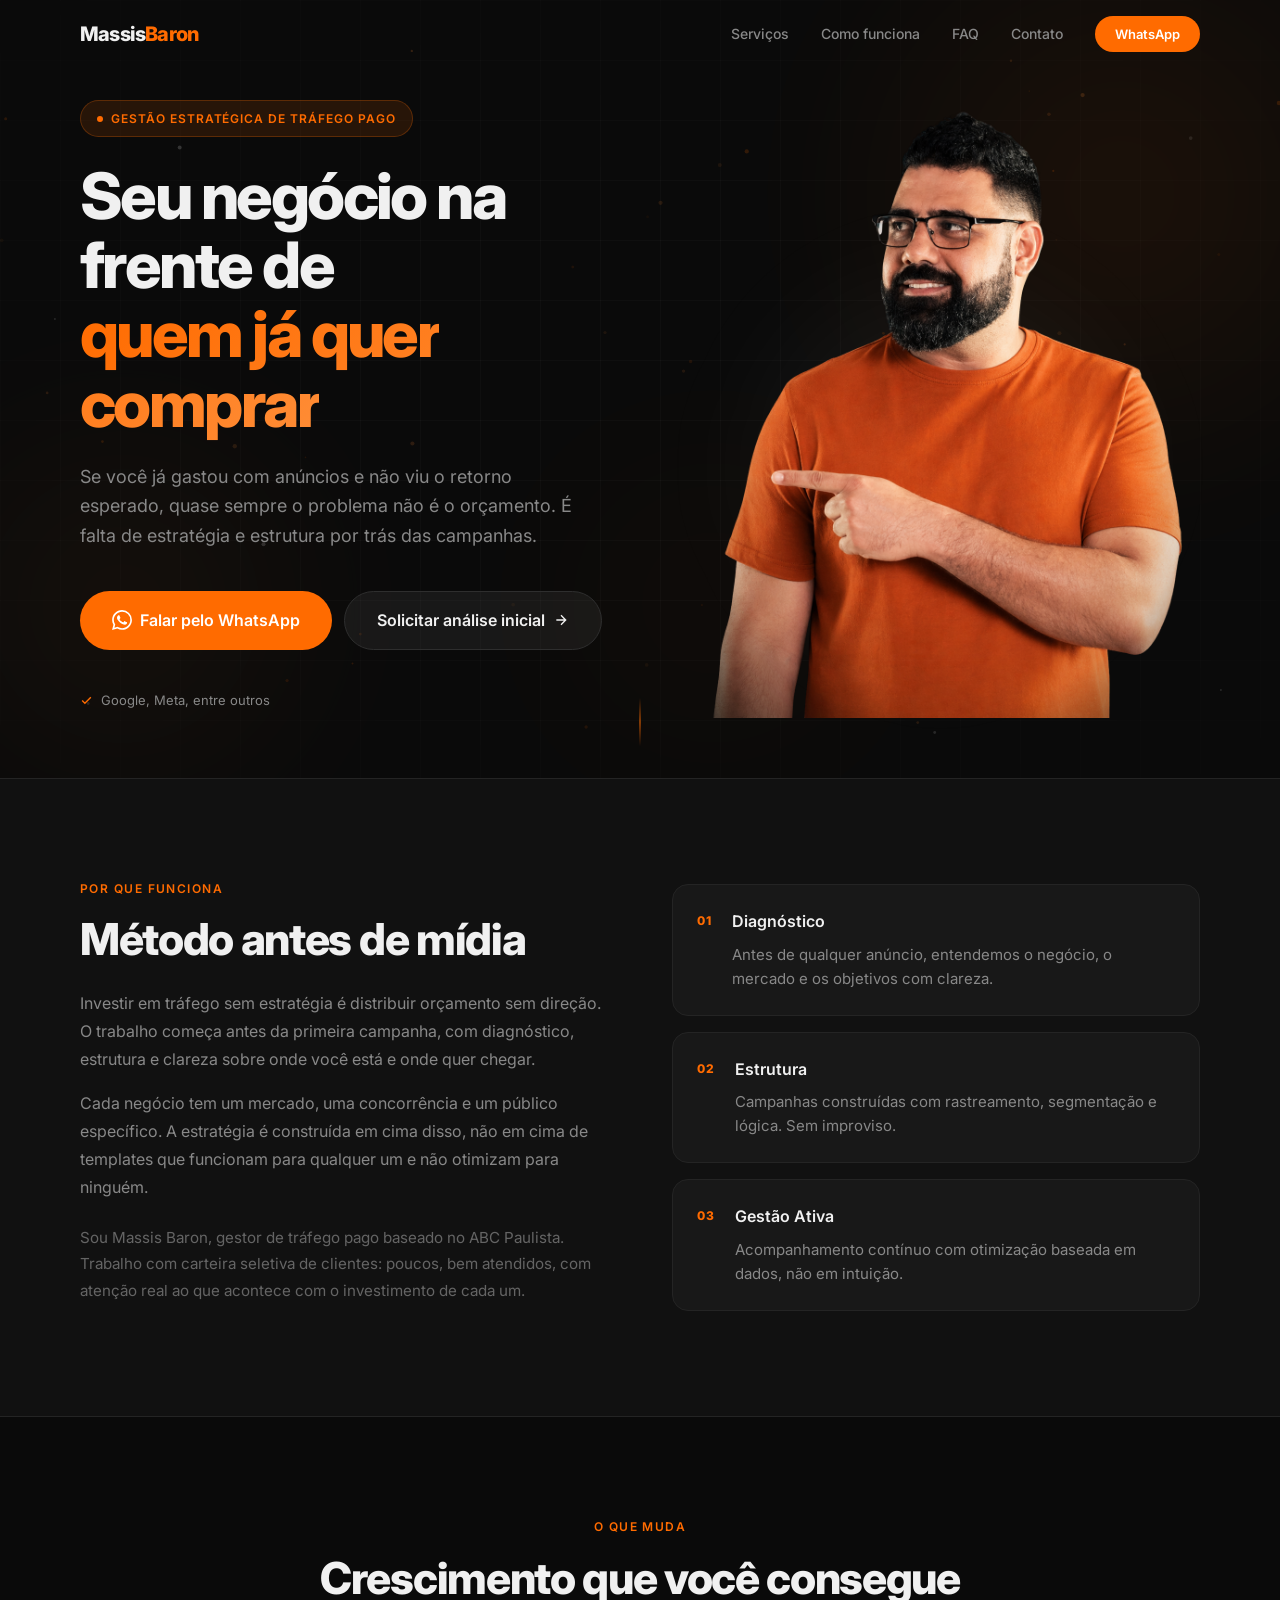
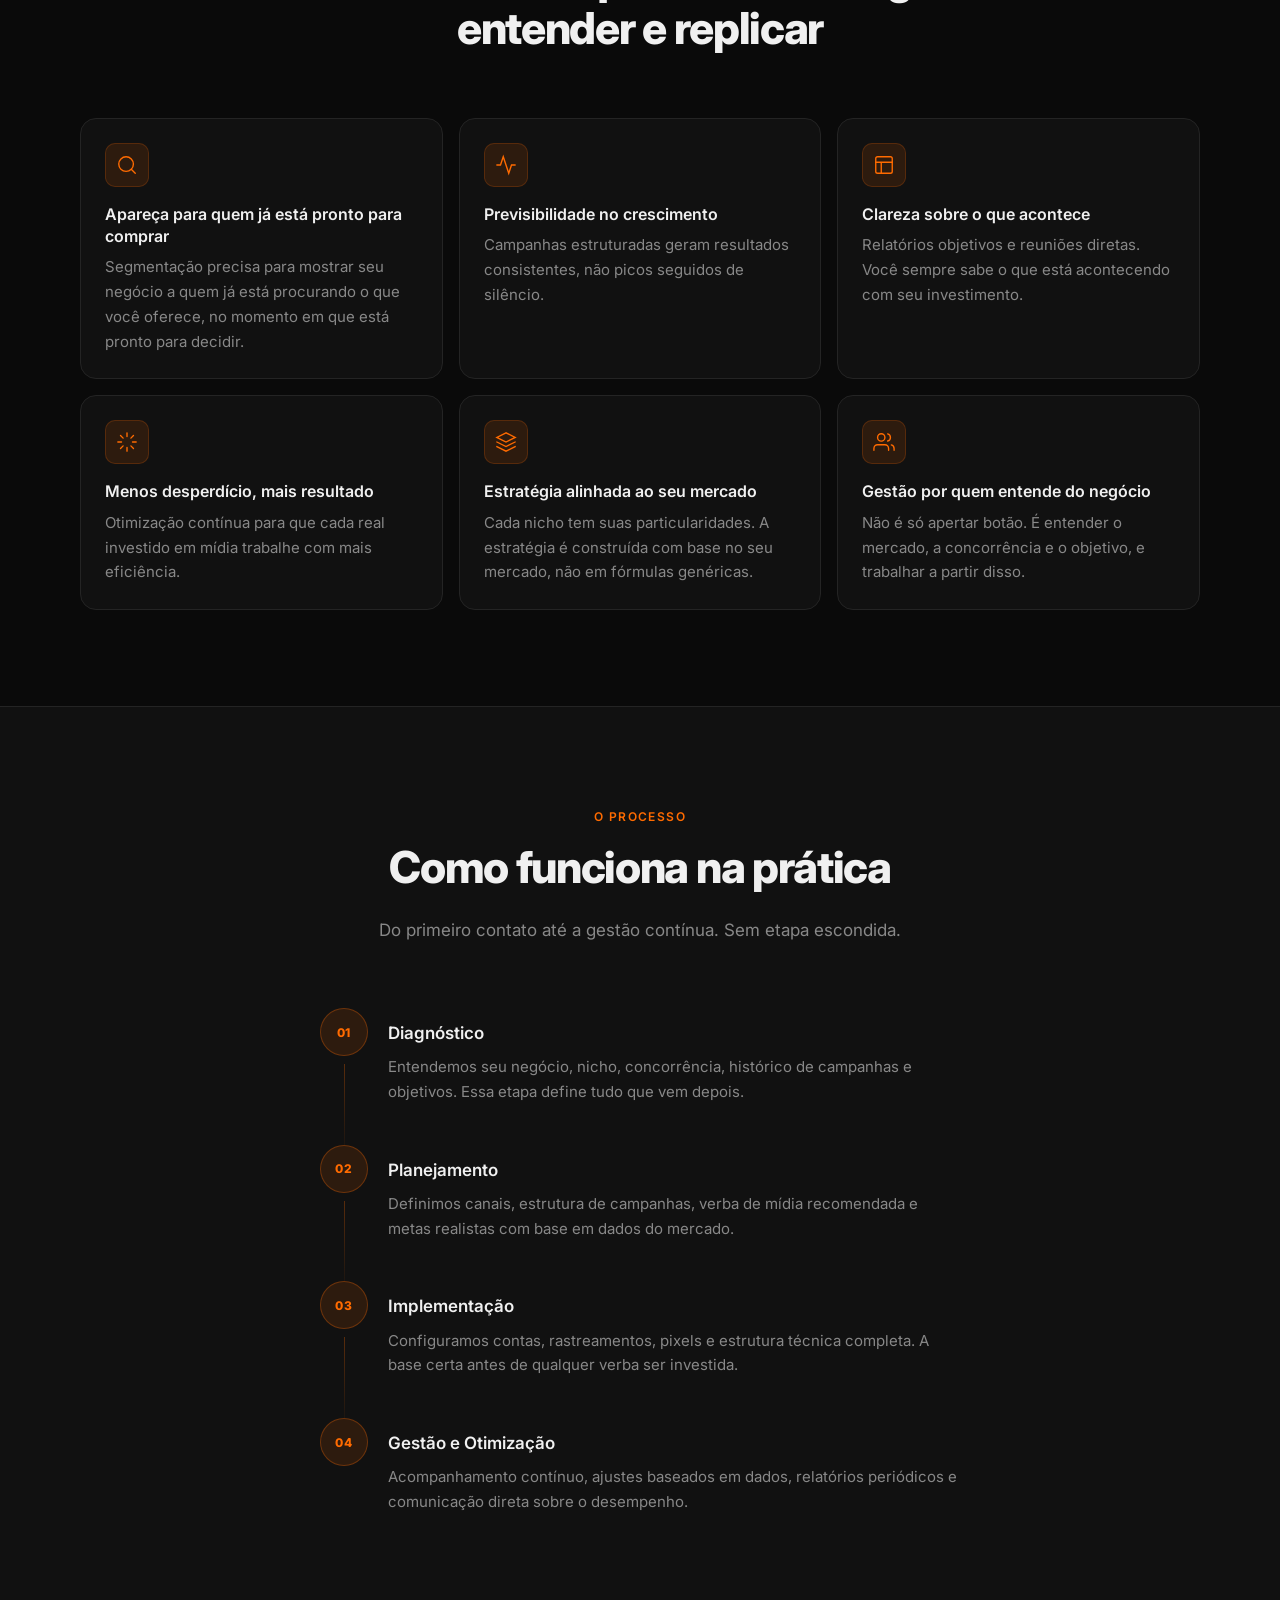
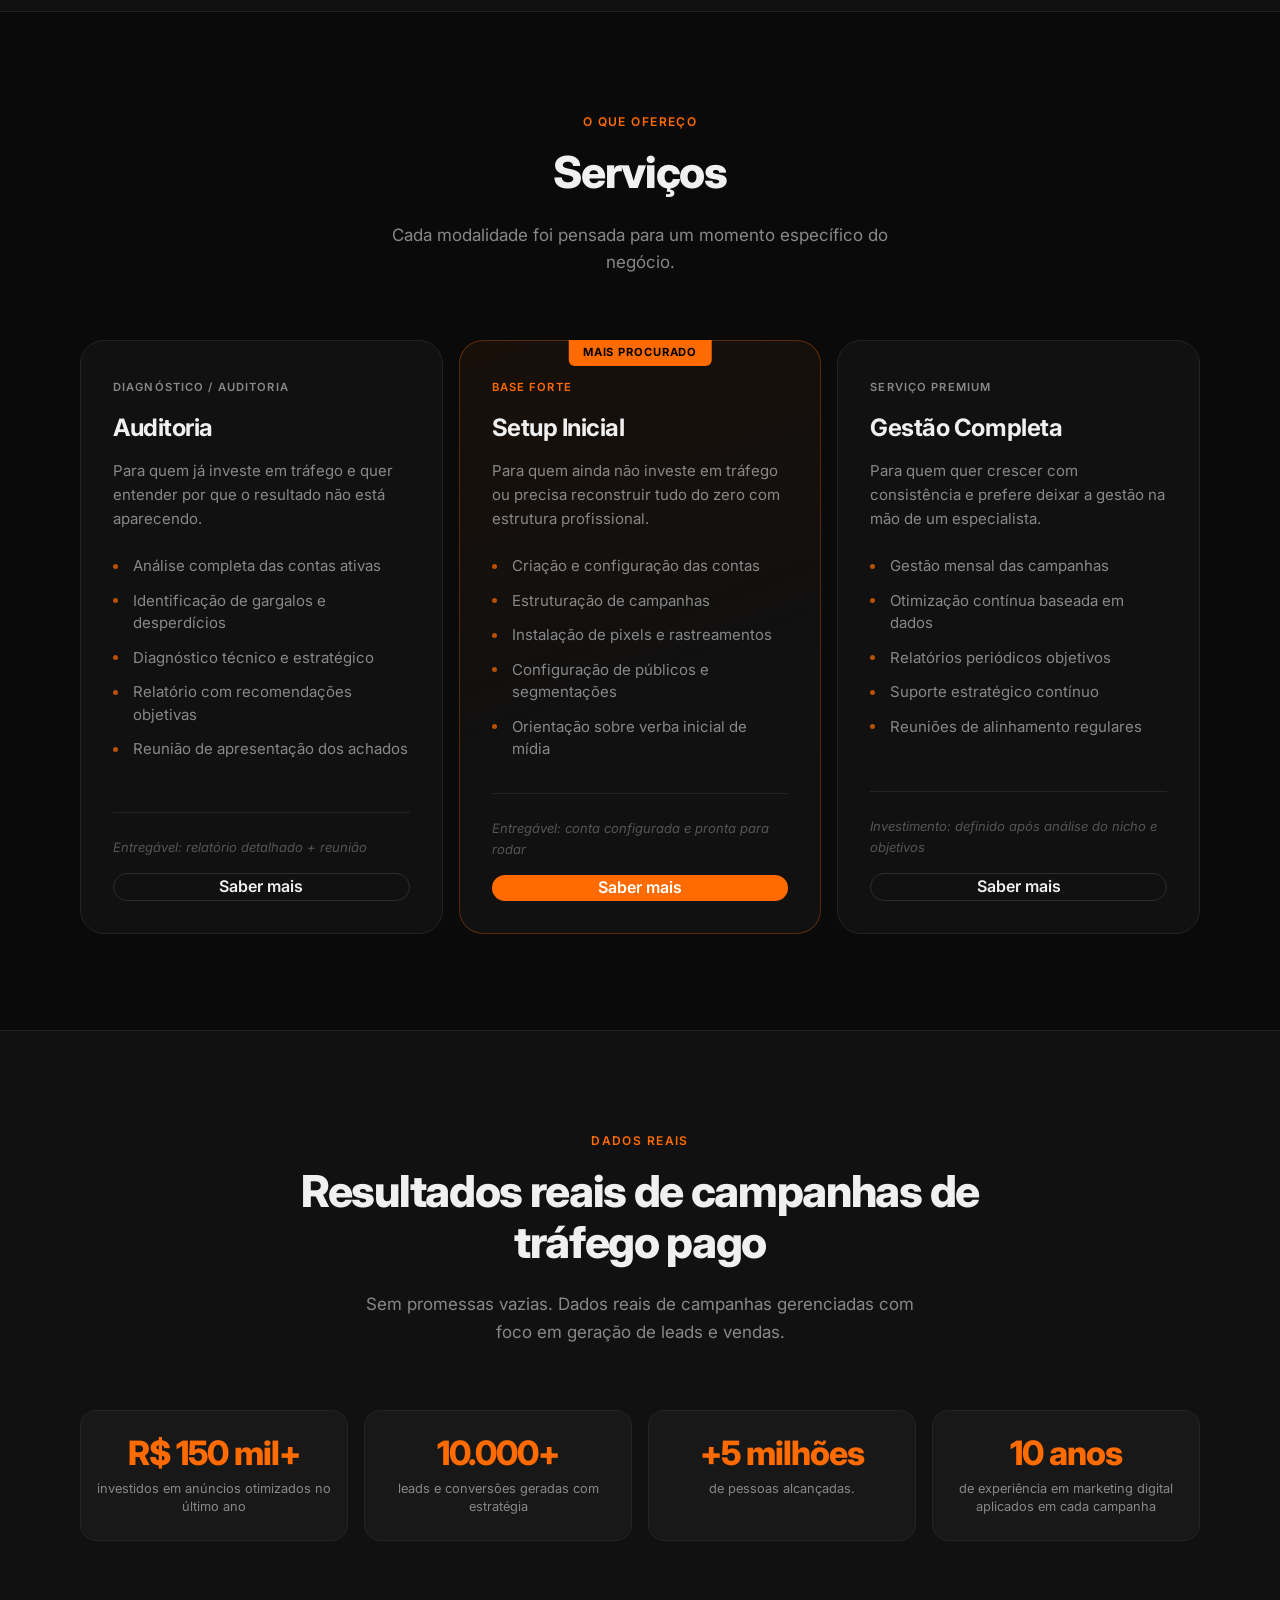
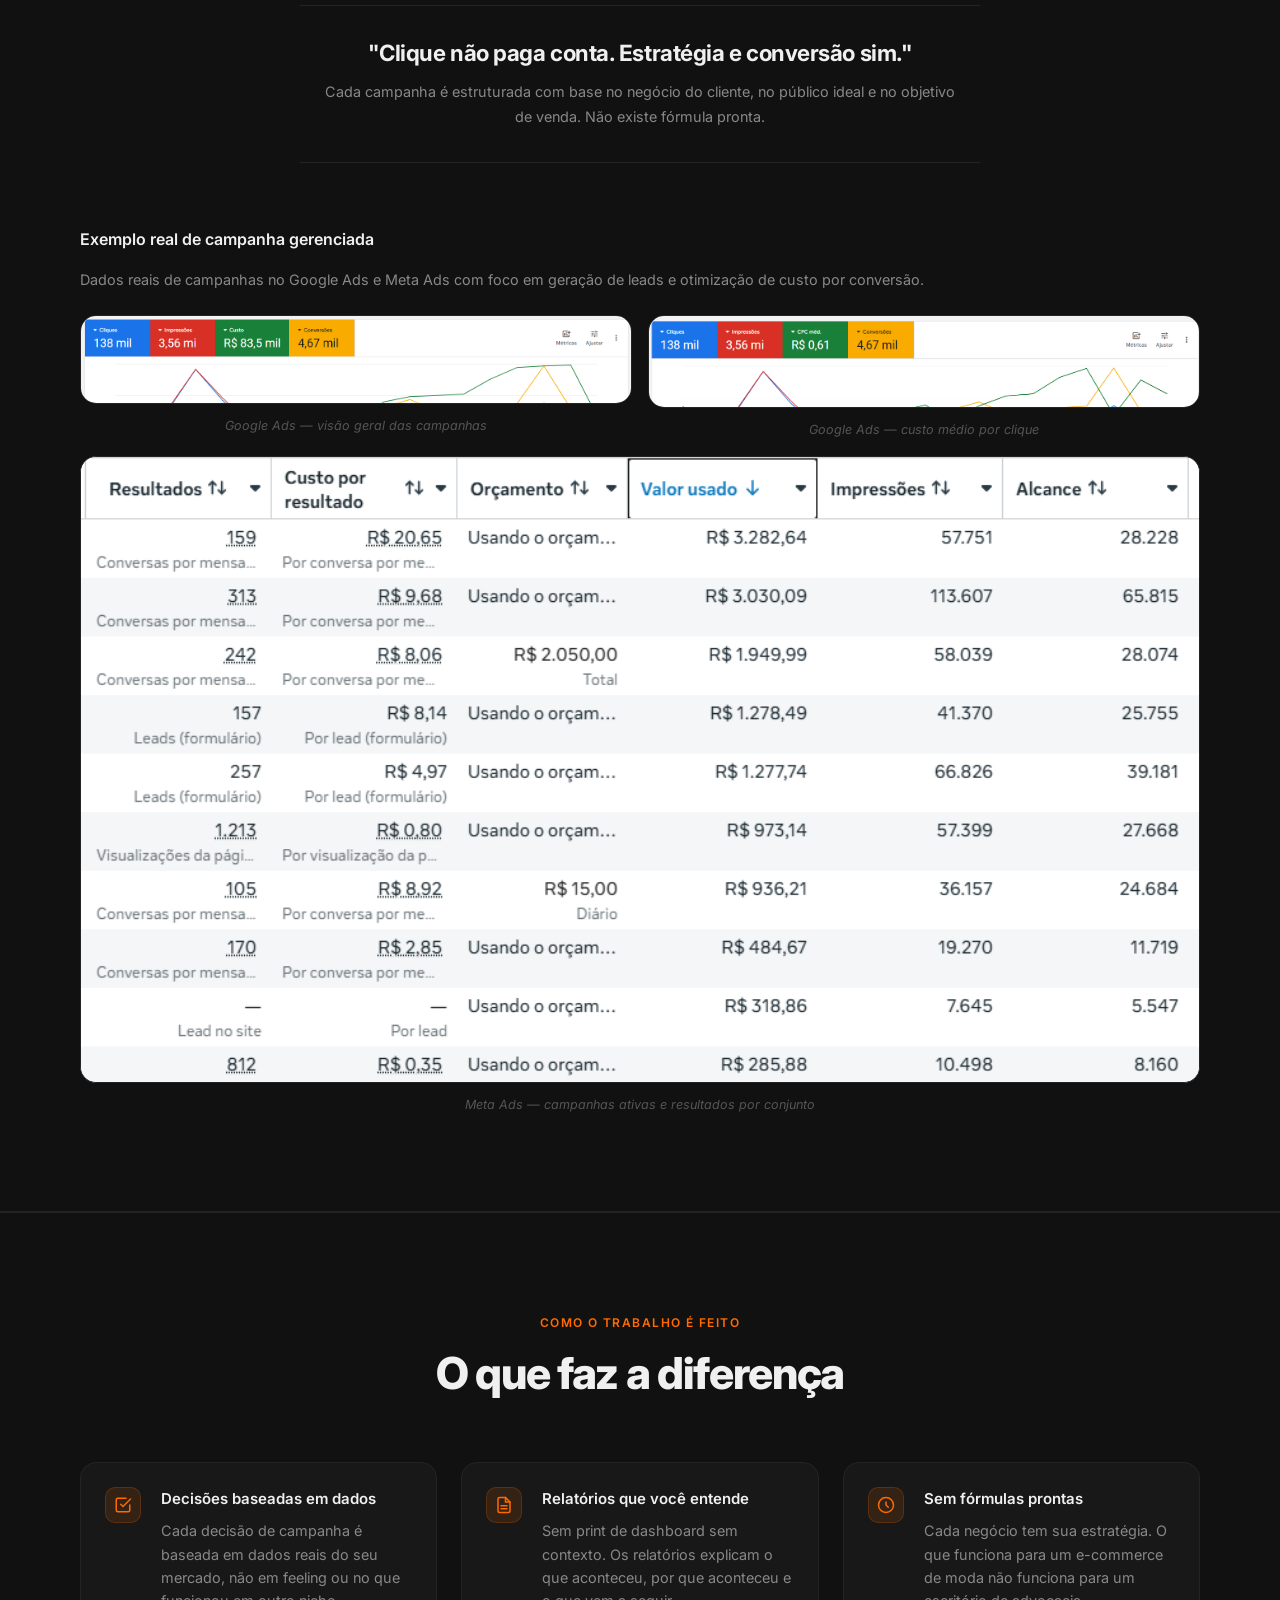
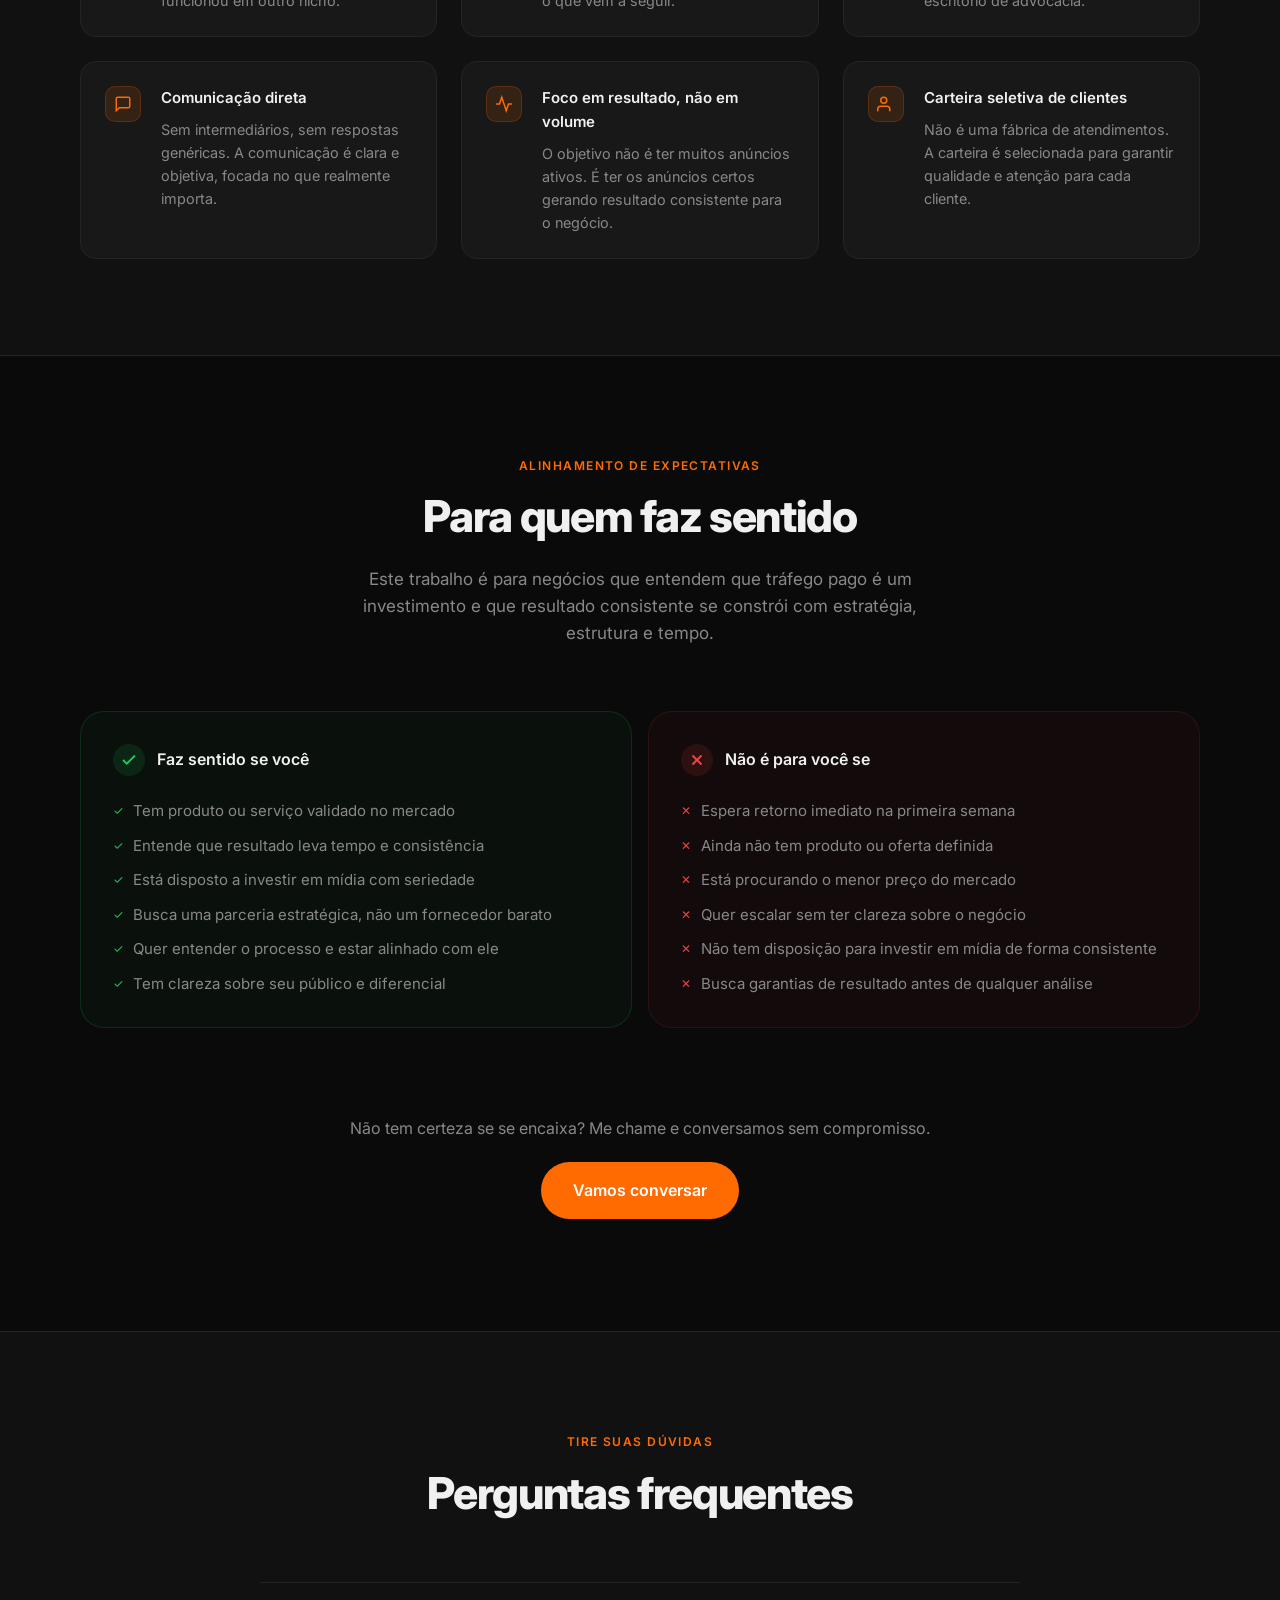
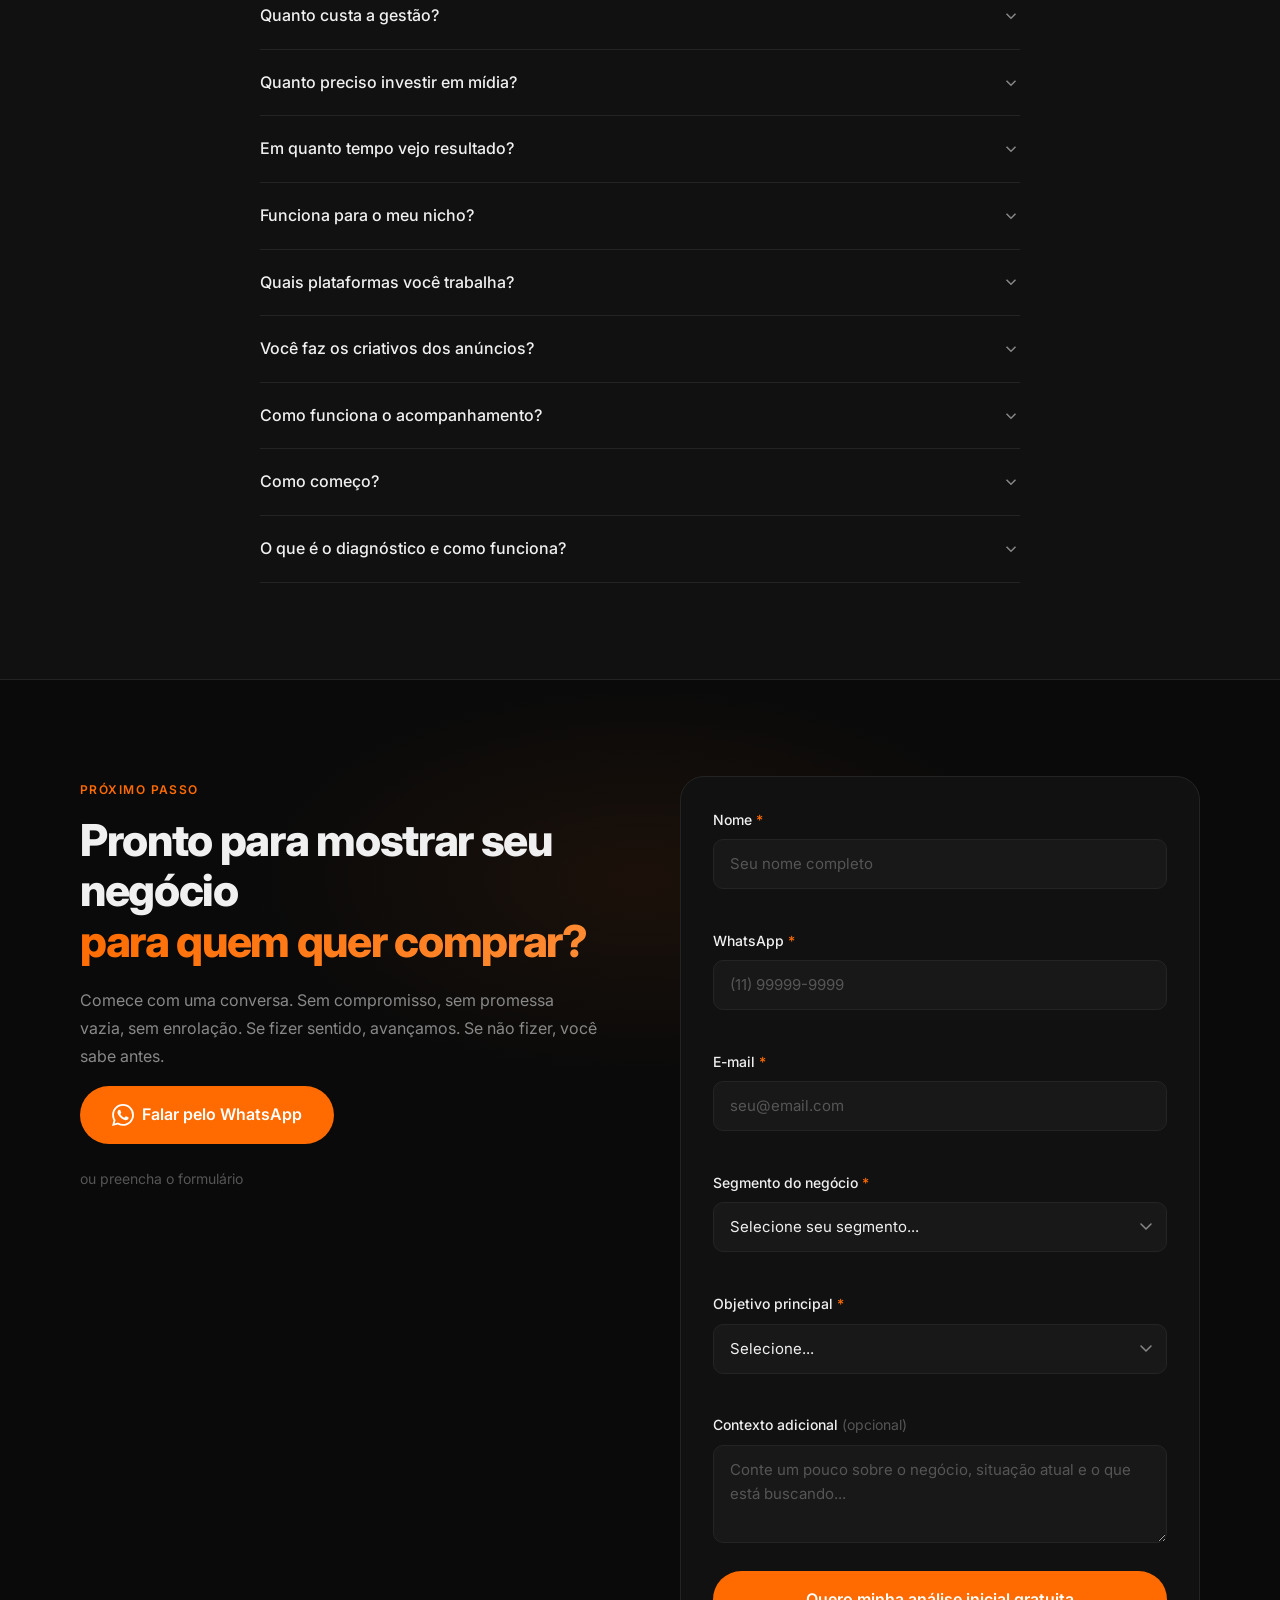
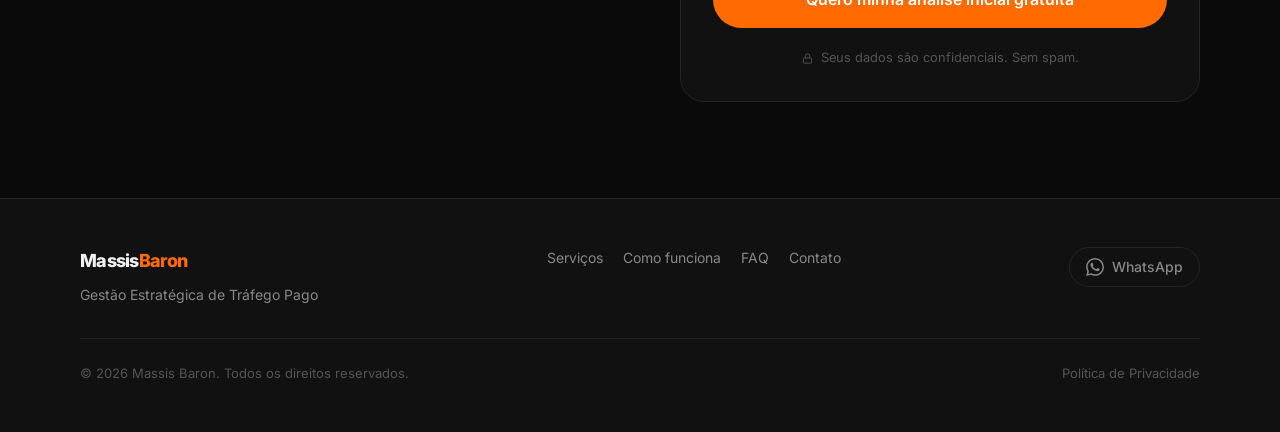
==== commit 548fa68d: "Update index.html" ====
--- a/index.html
+++ b/index.html
@@ -490,8 +490,8 @@
             <span class="metric-label">leads e conversões geradas com estratégia</span>
           </div>
           <div class="metric-card reveal">
-            <span class="metric-value">900 mil+</span>
-            <span class="metric-label">cliques qualificados entregues no último ano</span>
+            <span class="metric-value">+5 milhões</span>
+            <span class="metric-label">de pessoas alcançadas.</span>
           </div>
           <div class="metric-card reveal">
             <span class="metric-value">10 anos</span>
--- a/style.css
+++ b/style.css
@@ -690,6 +690,7 @@
     max-height: calc(100svh - var(--header-h) - 120px);
     width: auto;
     align-self: flex-start;
+   margin-bottom: 60px;
   }
 }
 
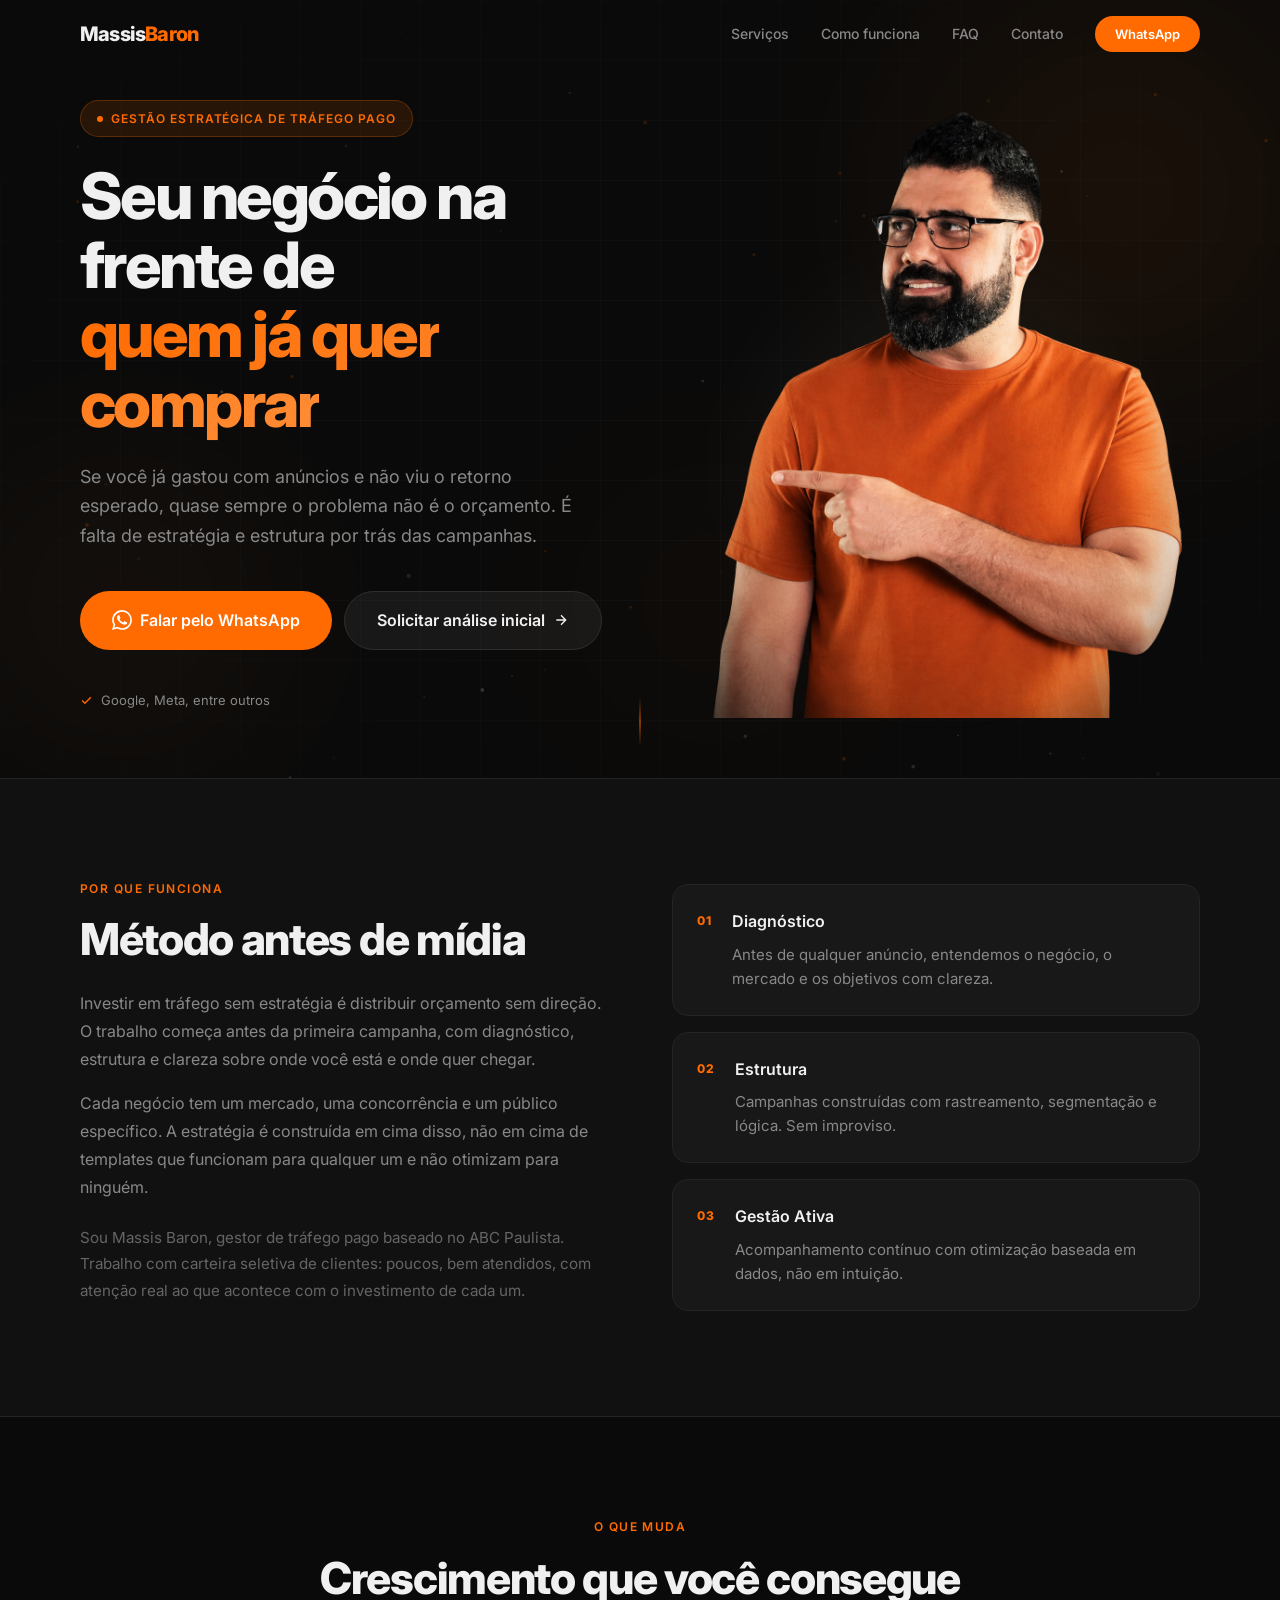
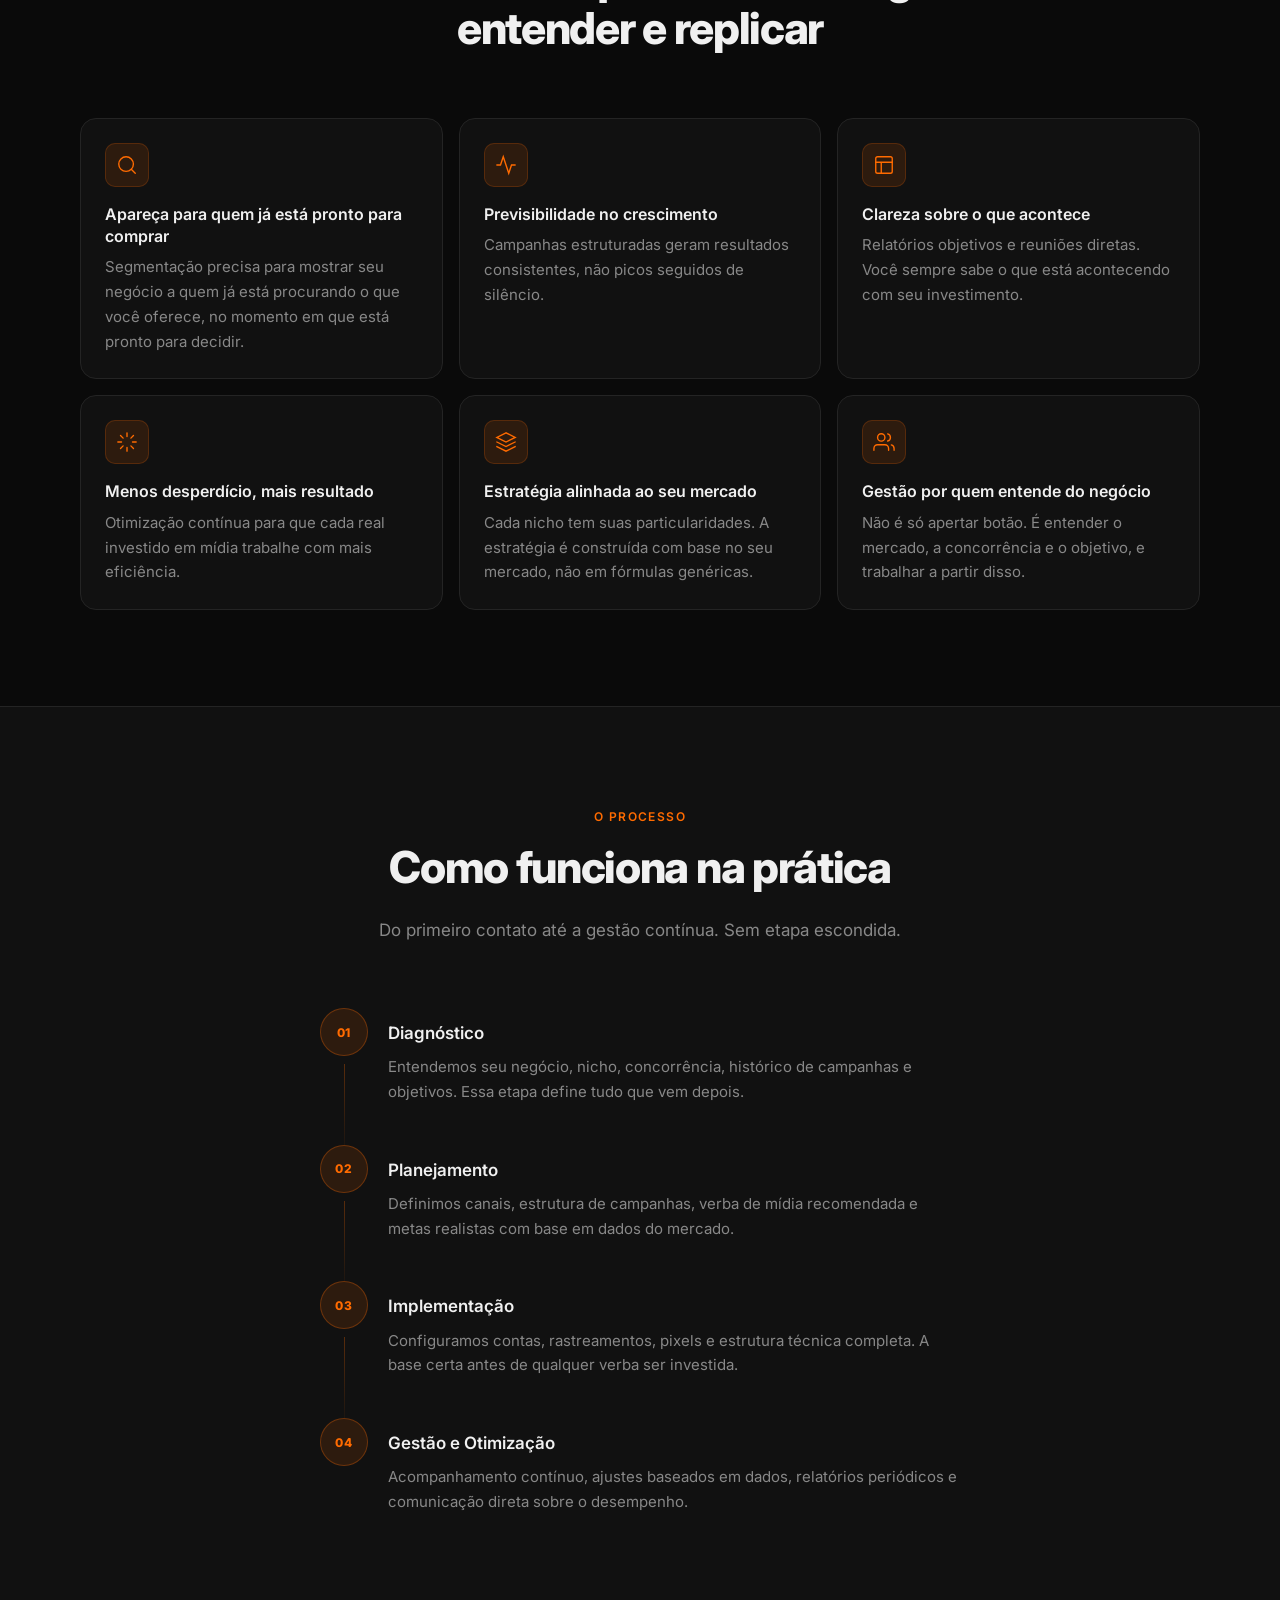
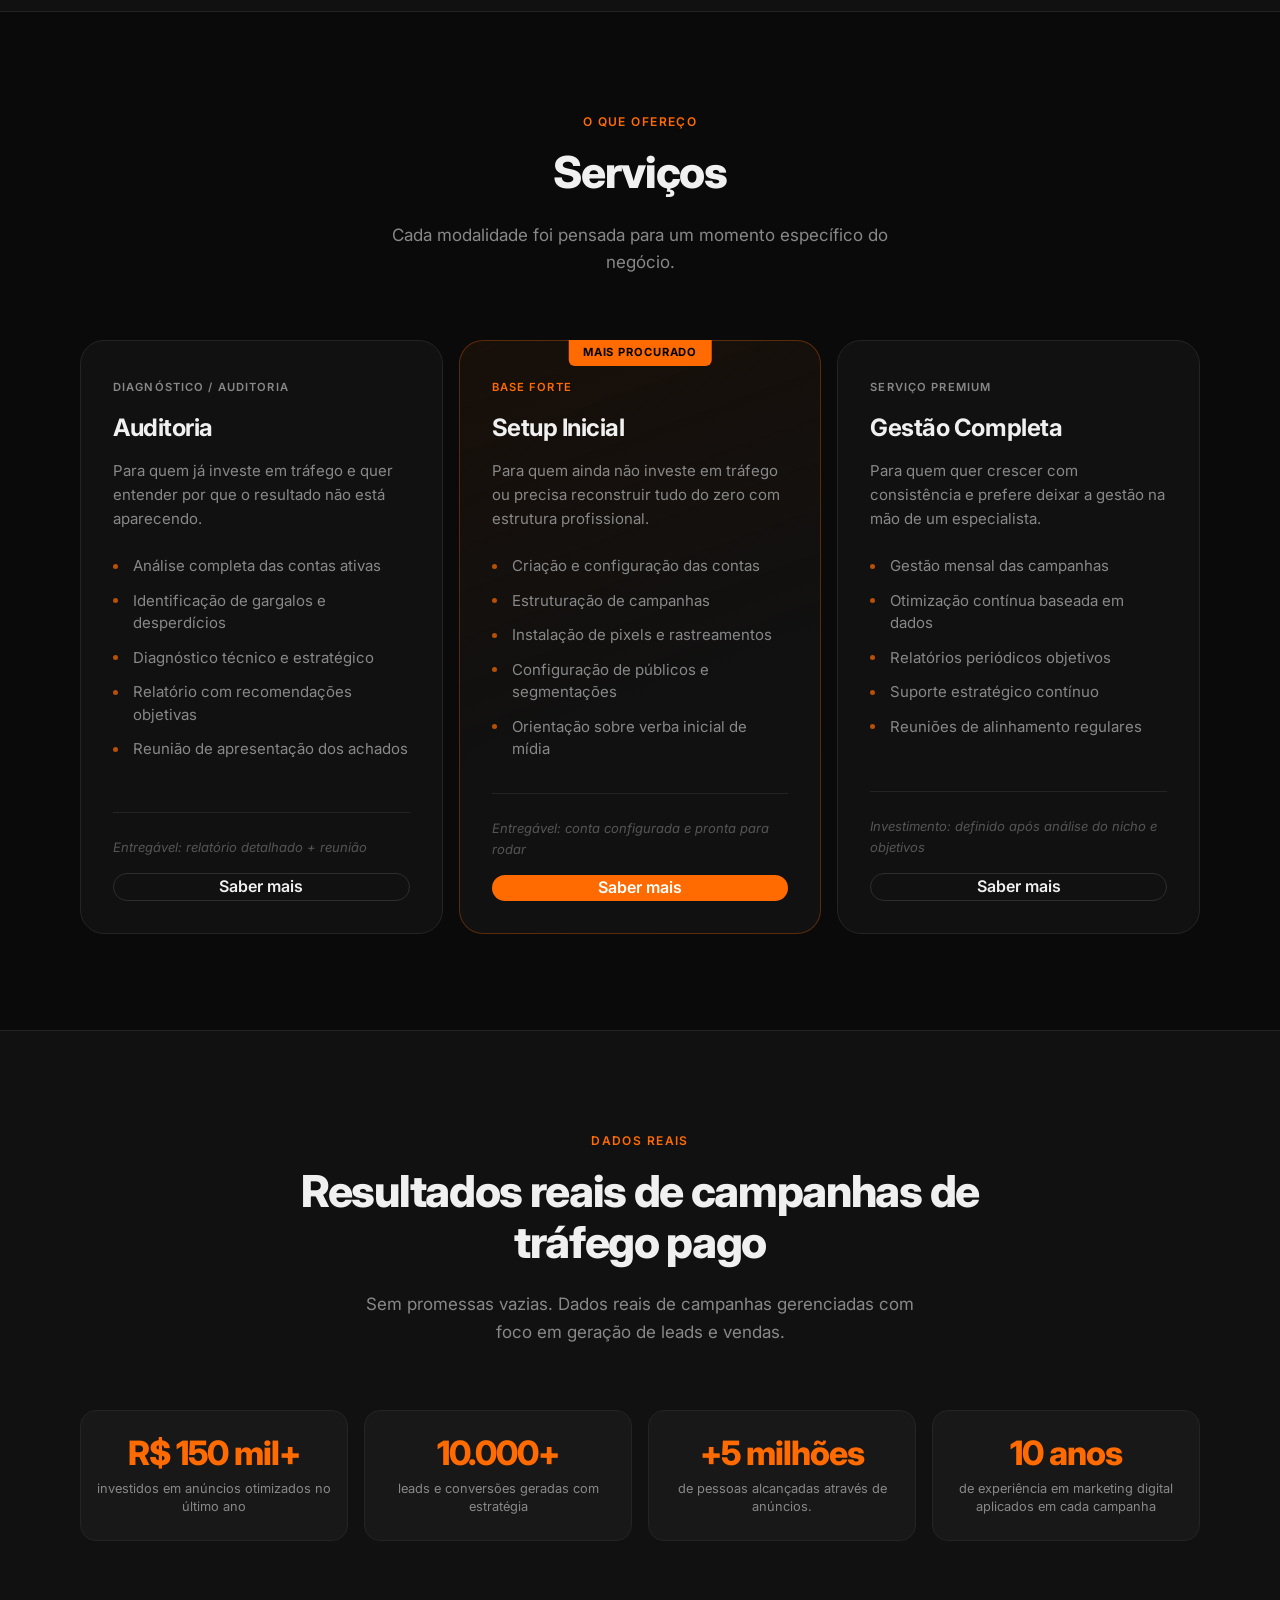
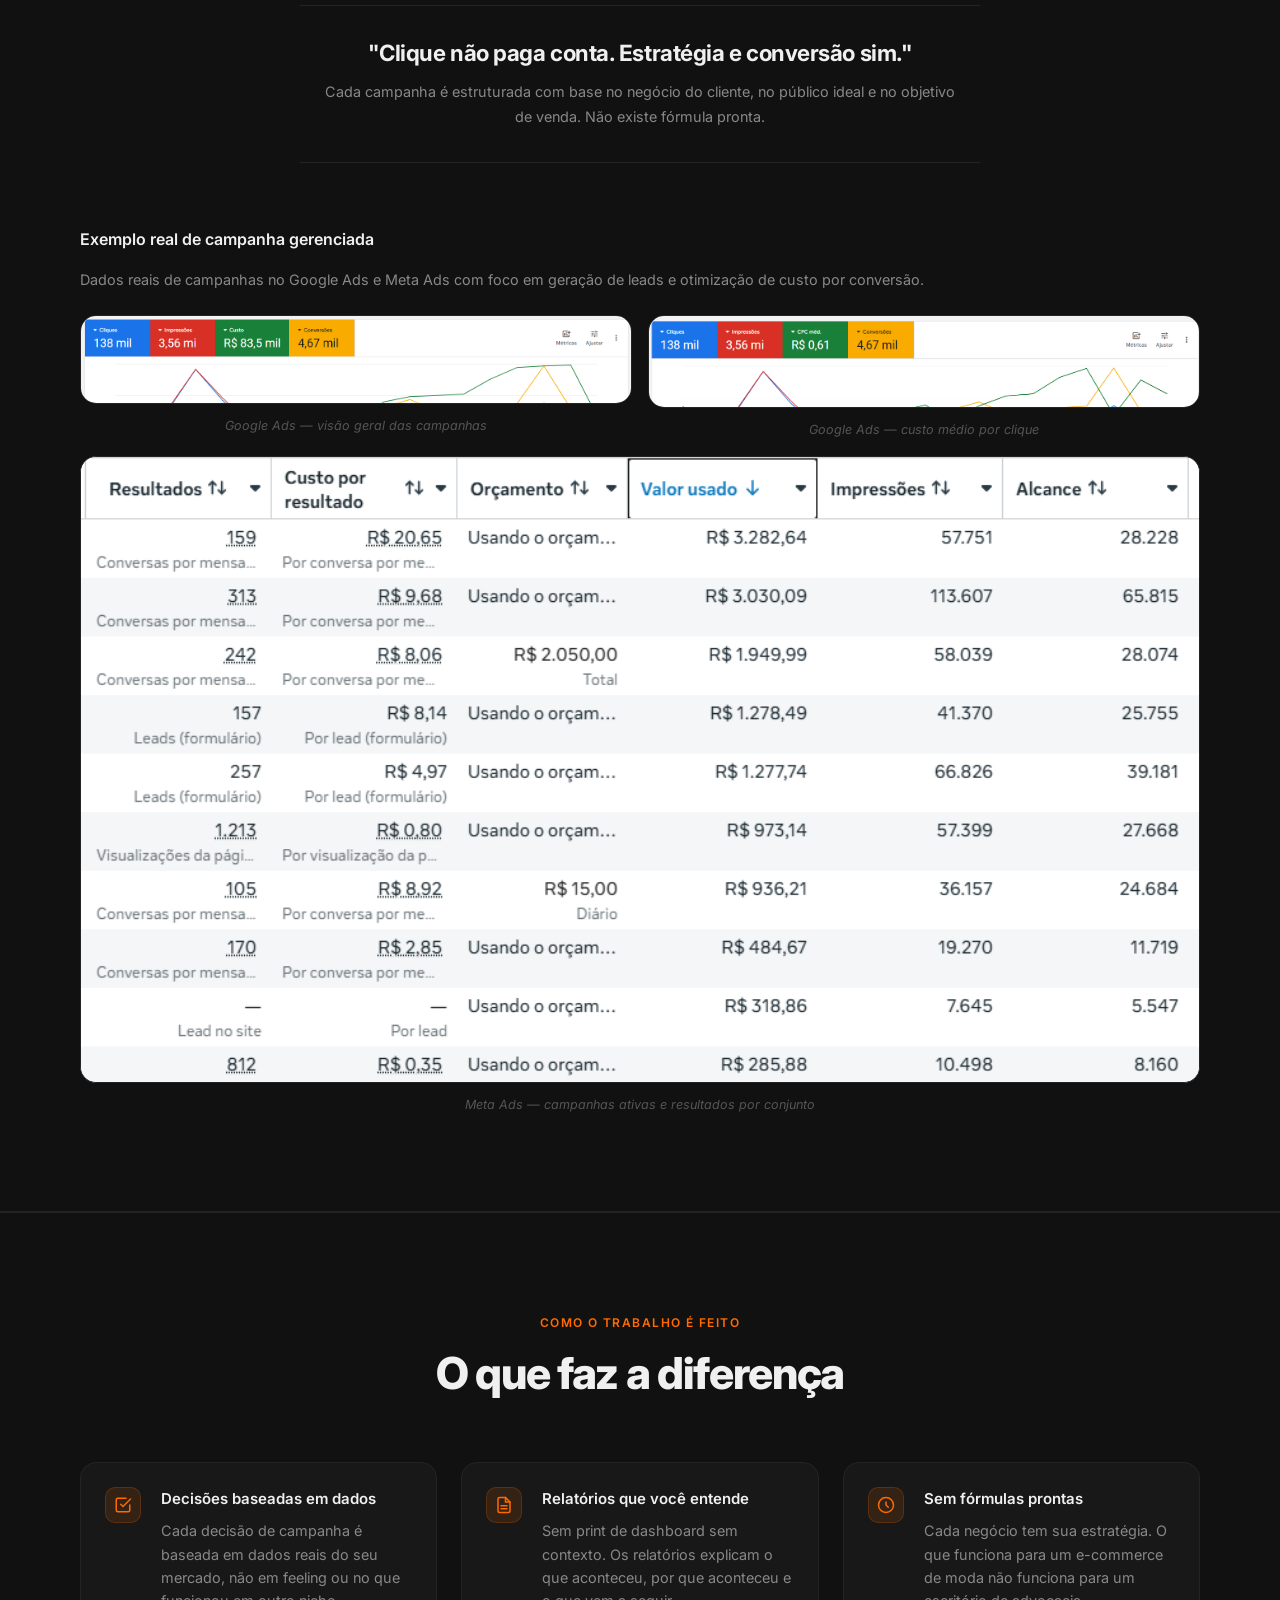
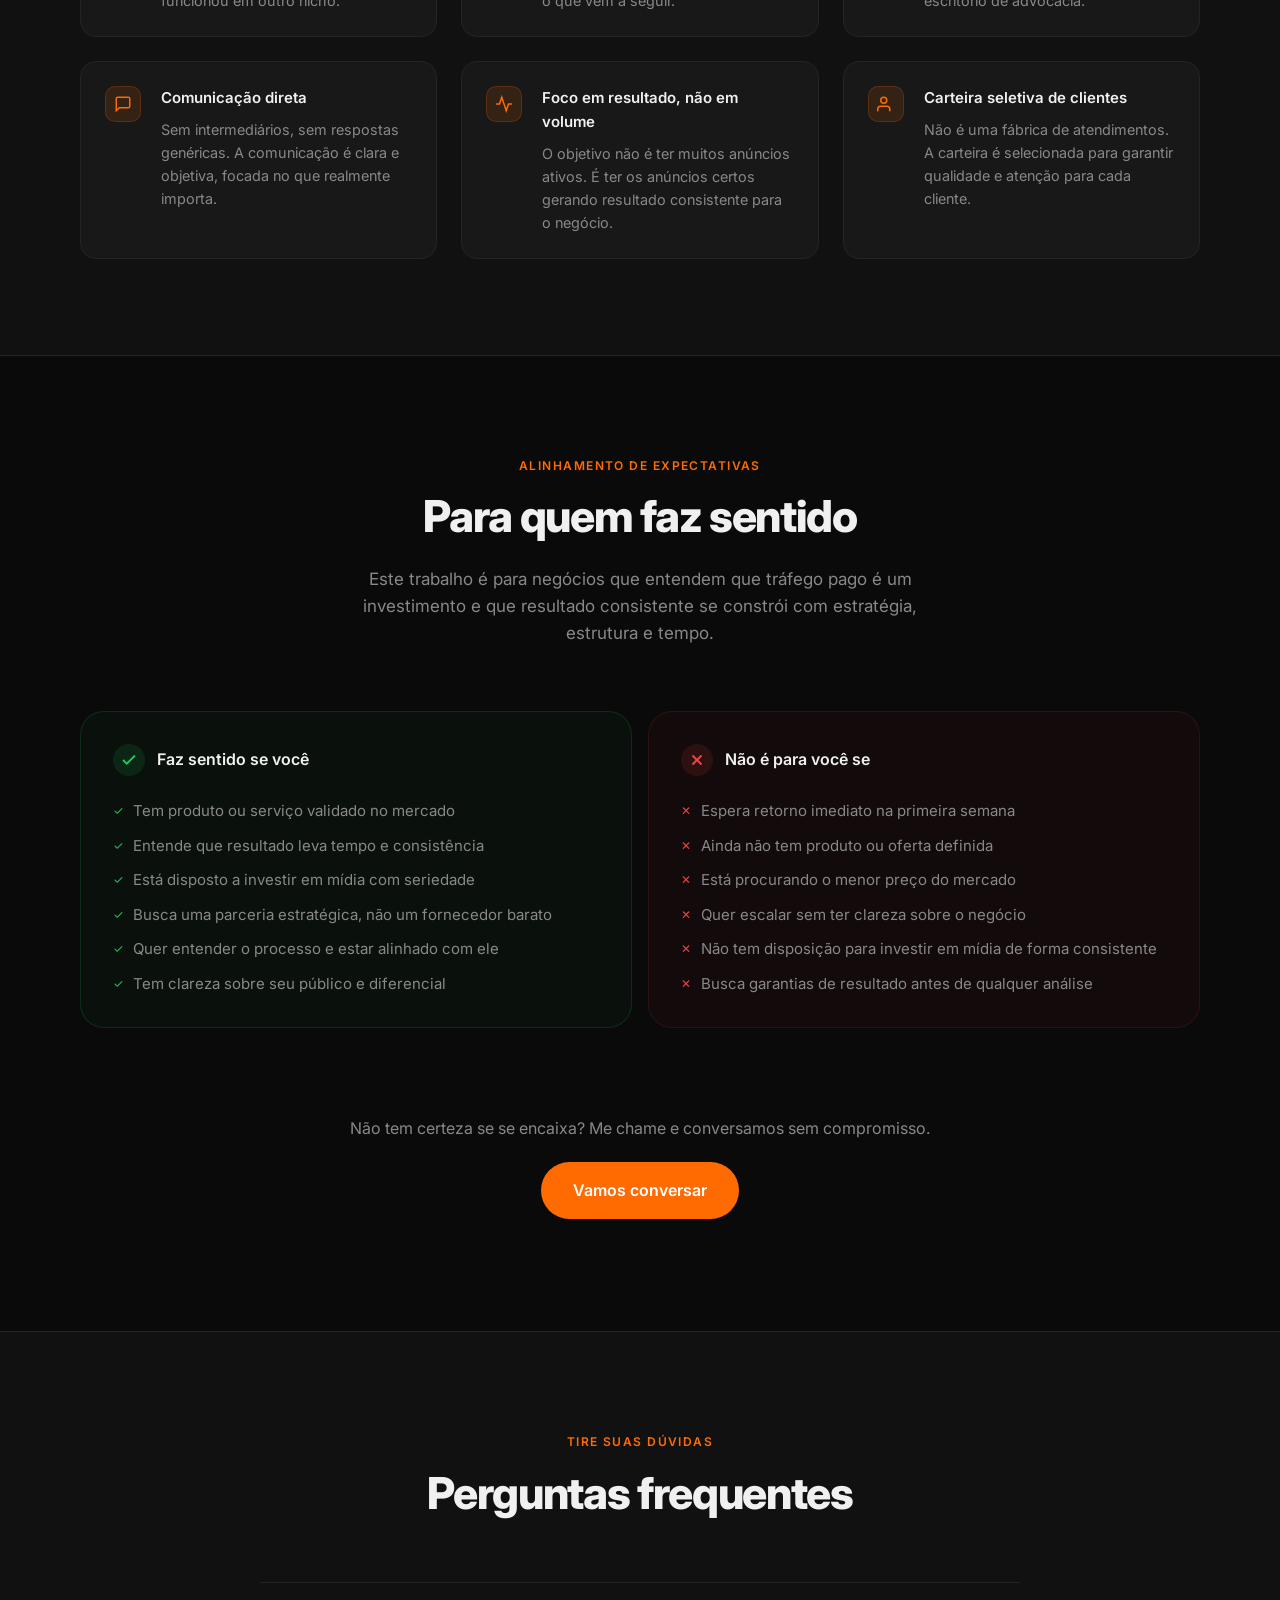
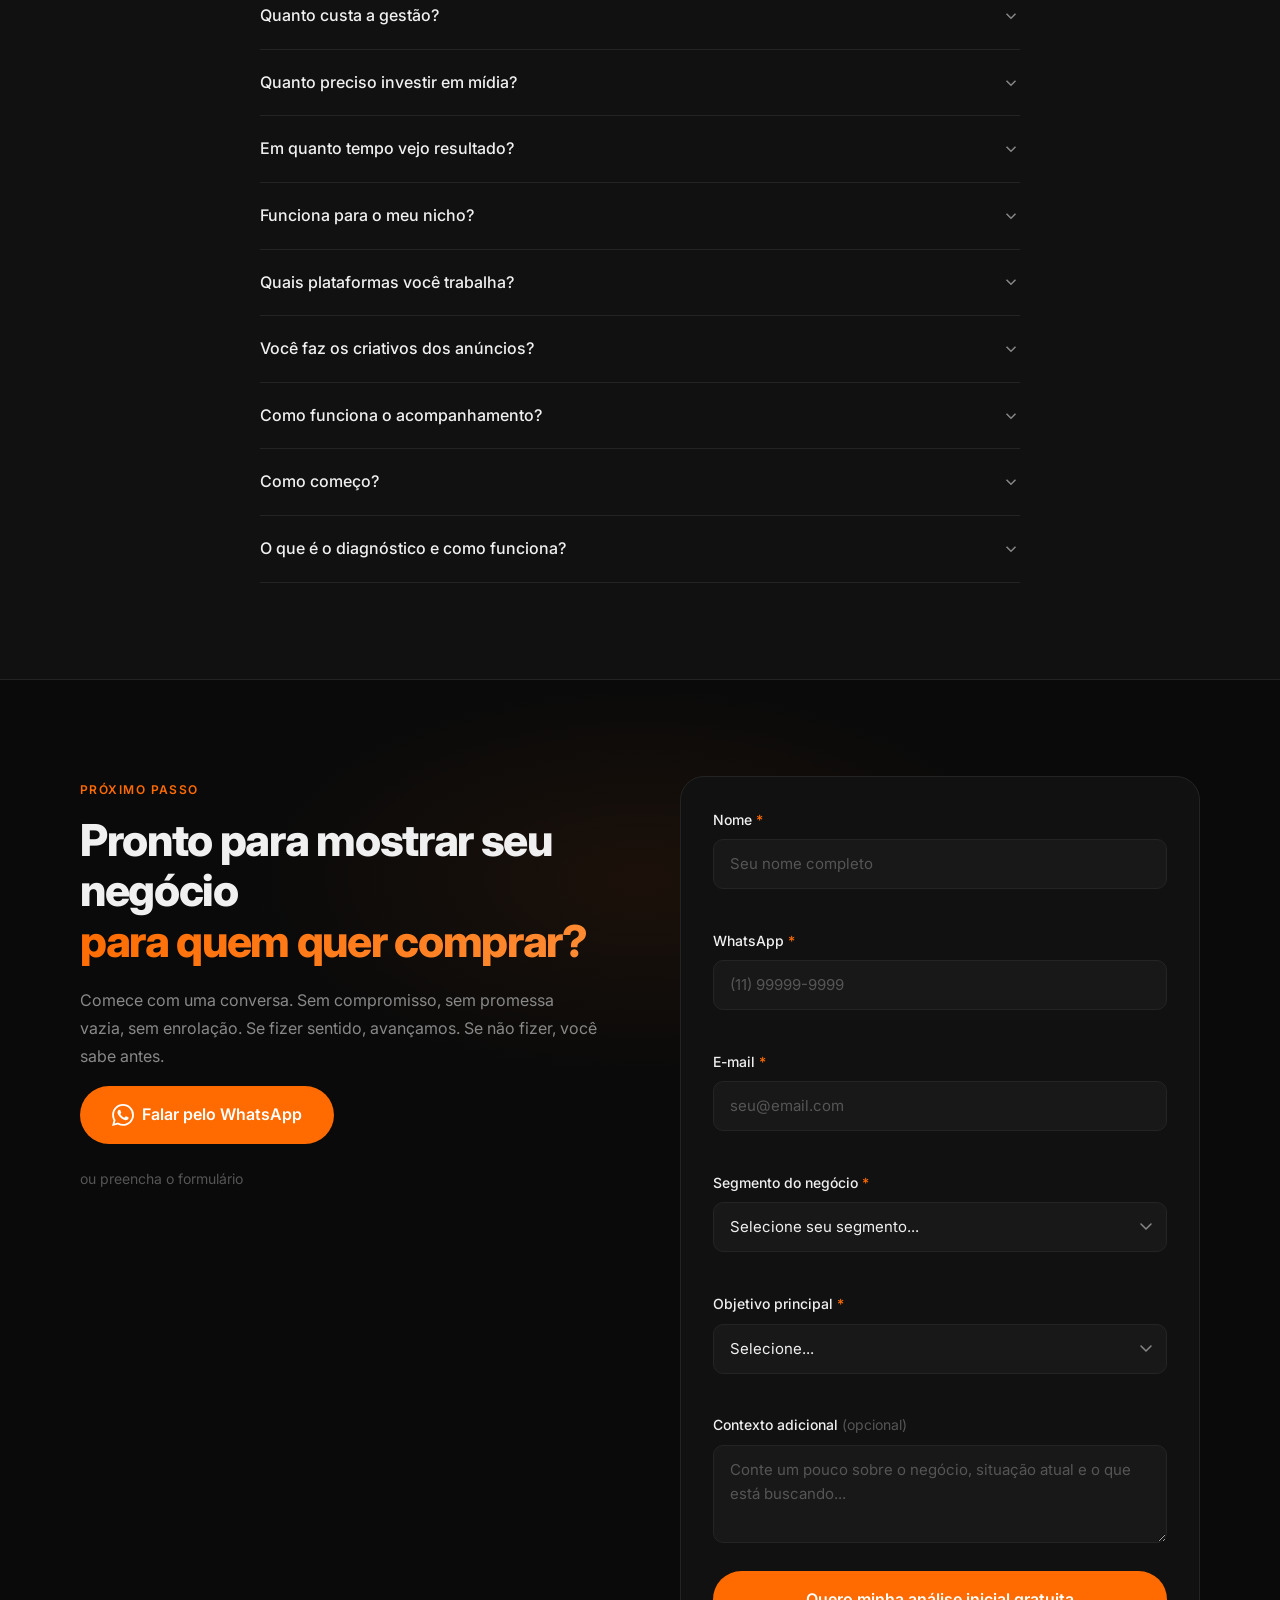
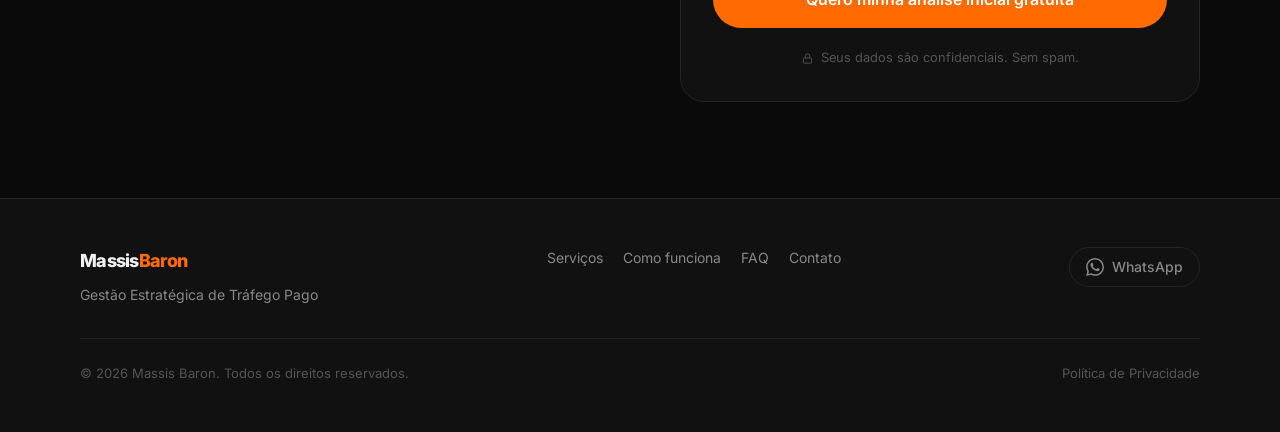
==== commit 23b89c82: "Update index.html" ====
--- a/index.html
+++ b/index.html
@@ -491,7 +491,7 @@
           </div>
           <div class="metric-card reveal">
             <span class="metric-value">+5 milhões</span>
-            <span class="metric-label">de pessoas alcançadas.</span>
+            <span class="metric-label">de pessoas alcançadas através de anúncios.</span>
           </div>
           <div class="metric-card reveal">
             <span class="metric-value">10 anos</span>
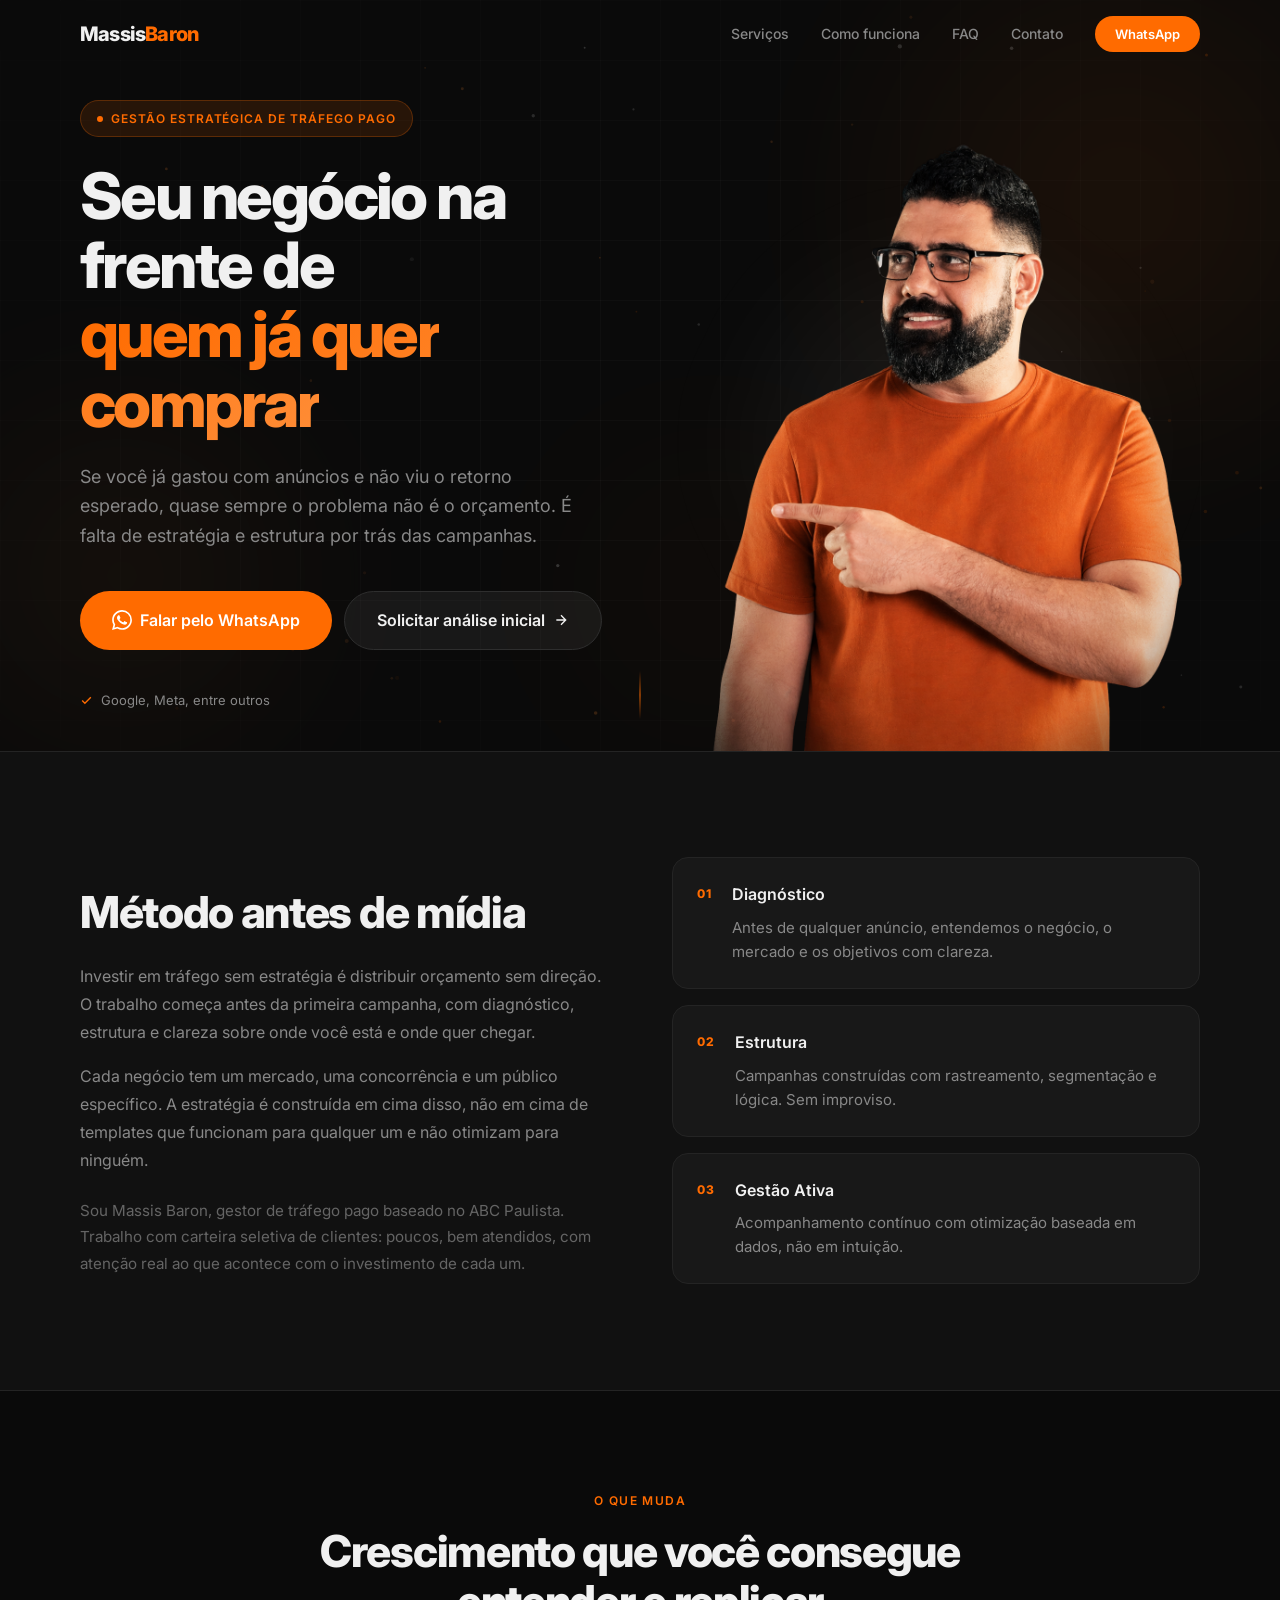
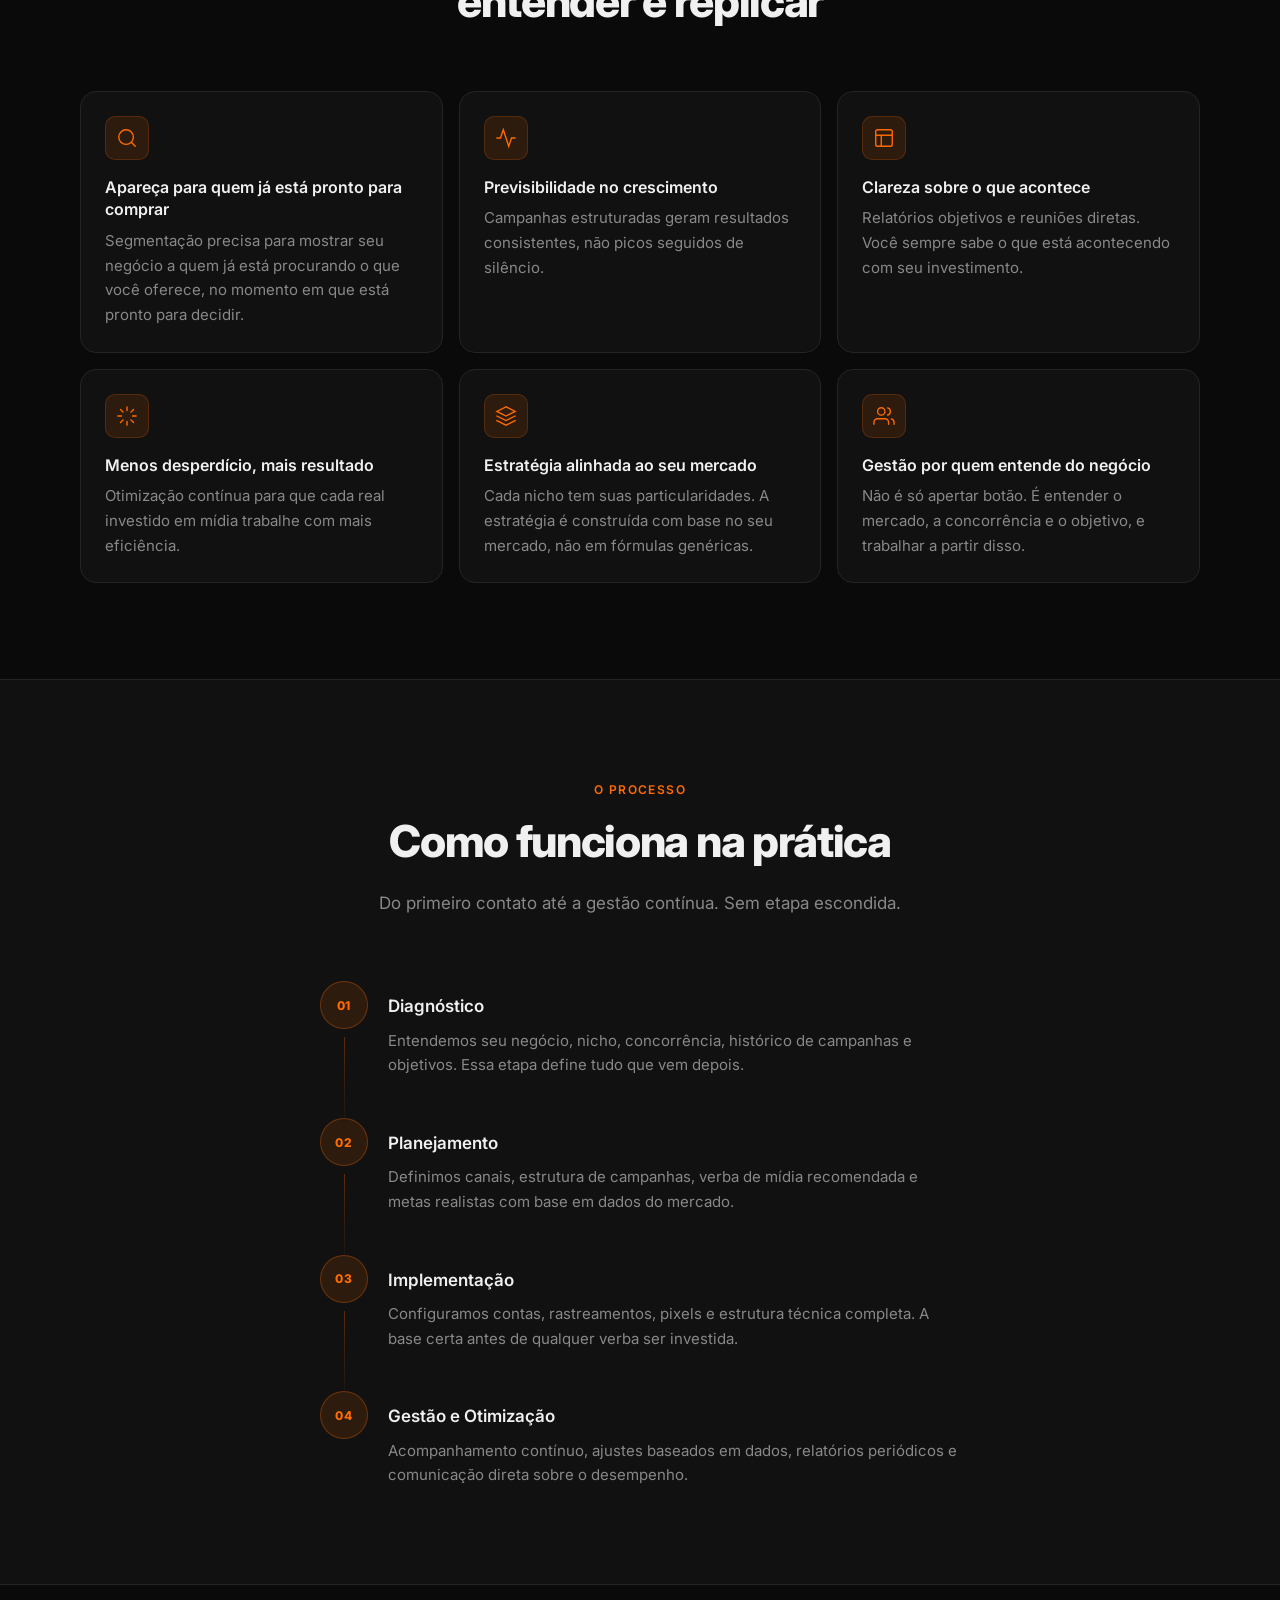
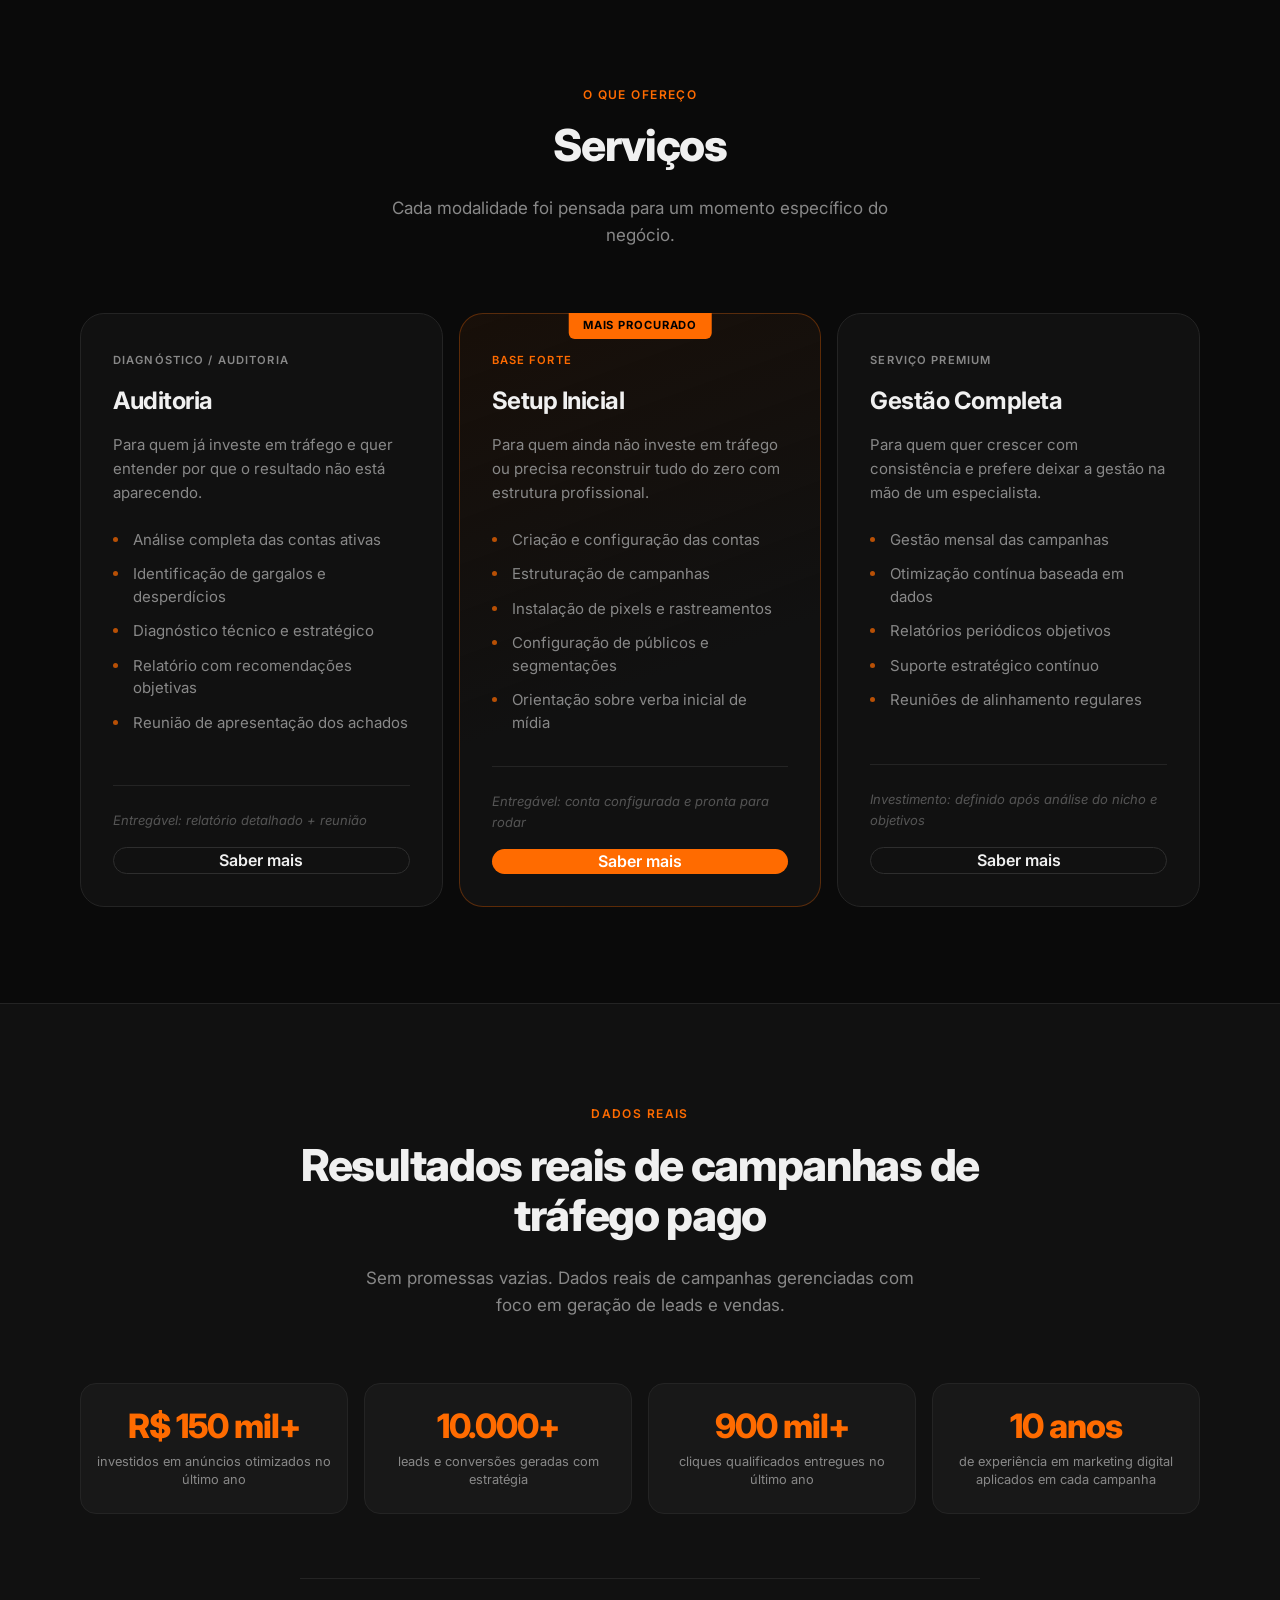
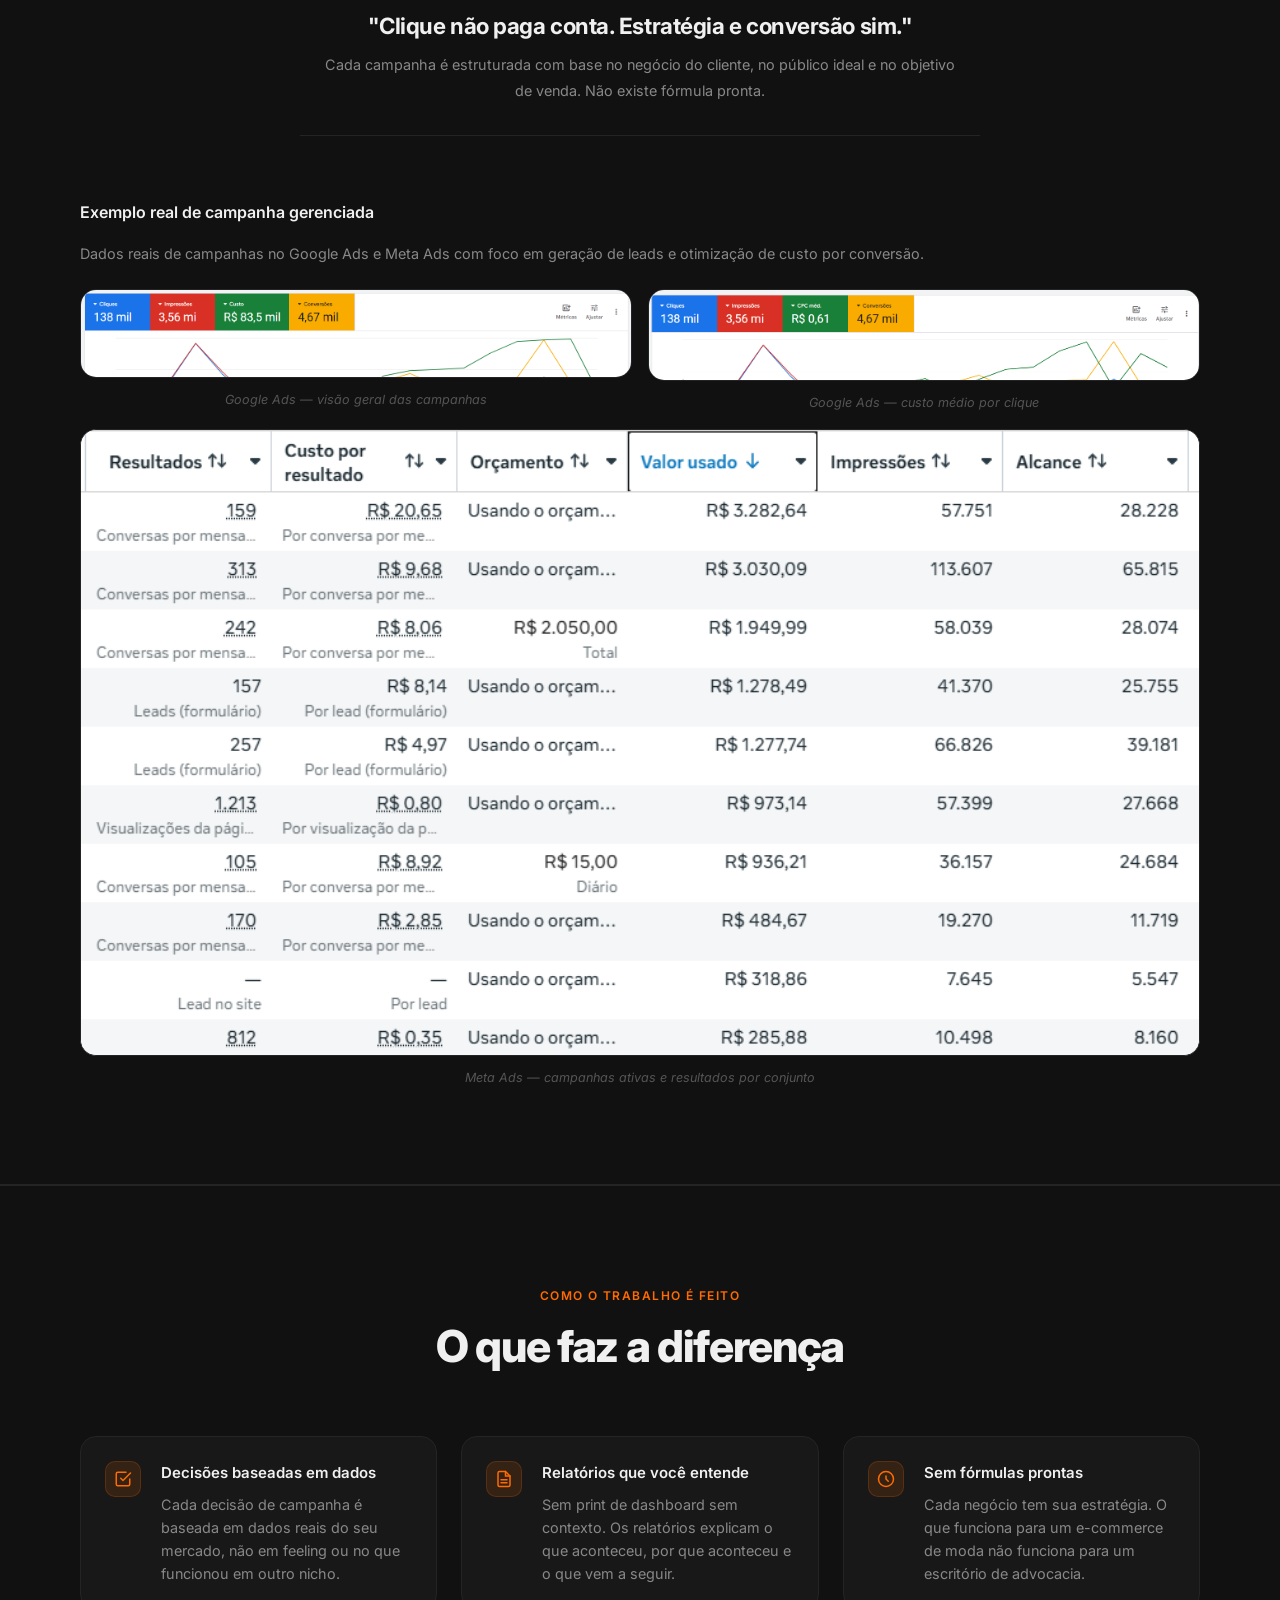
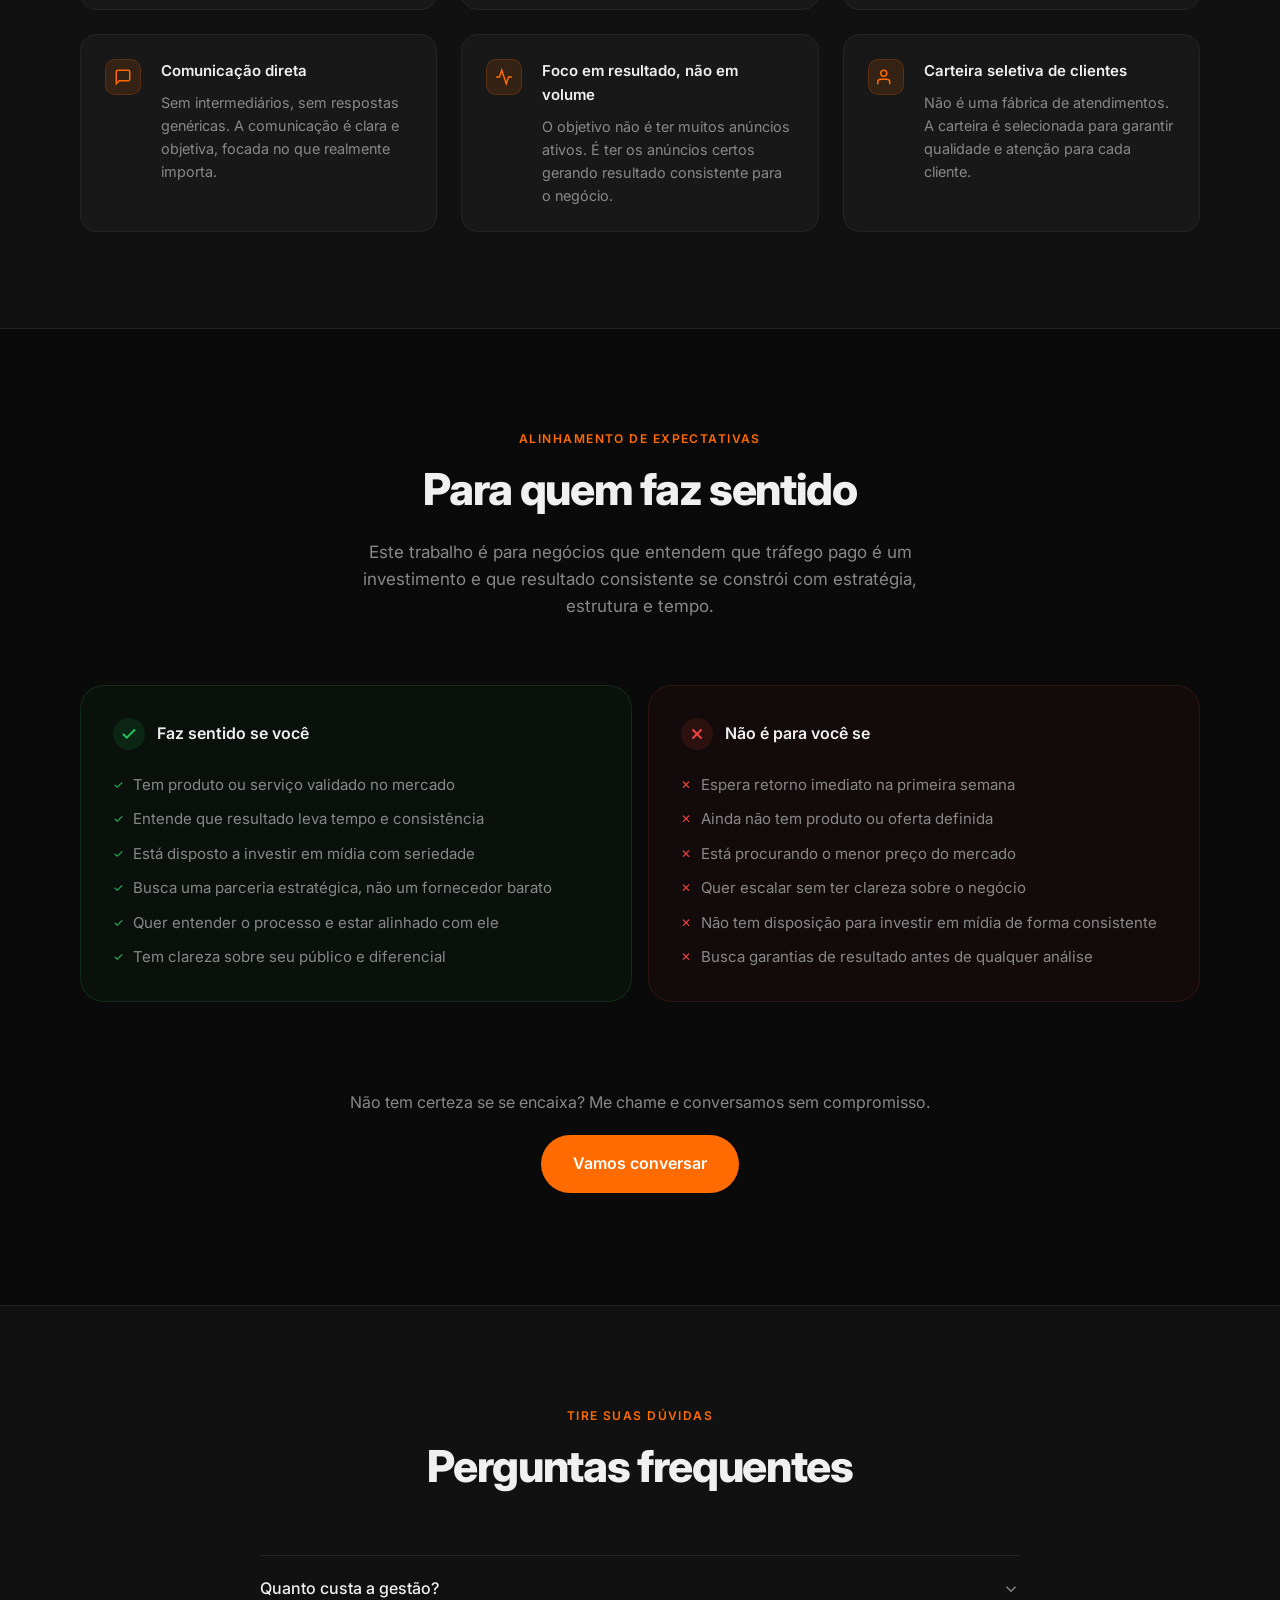
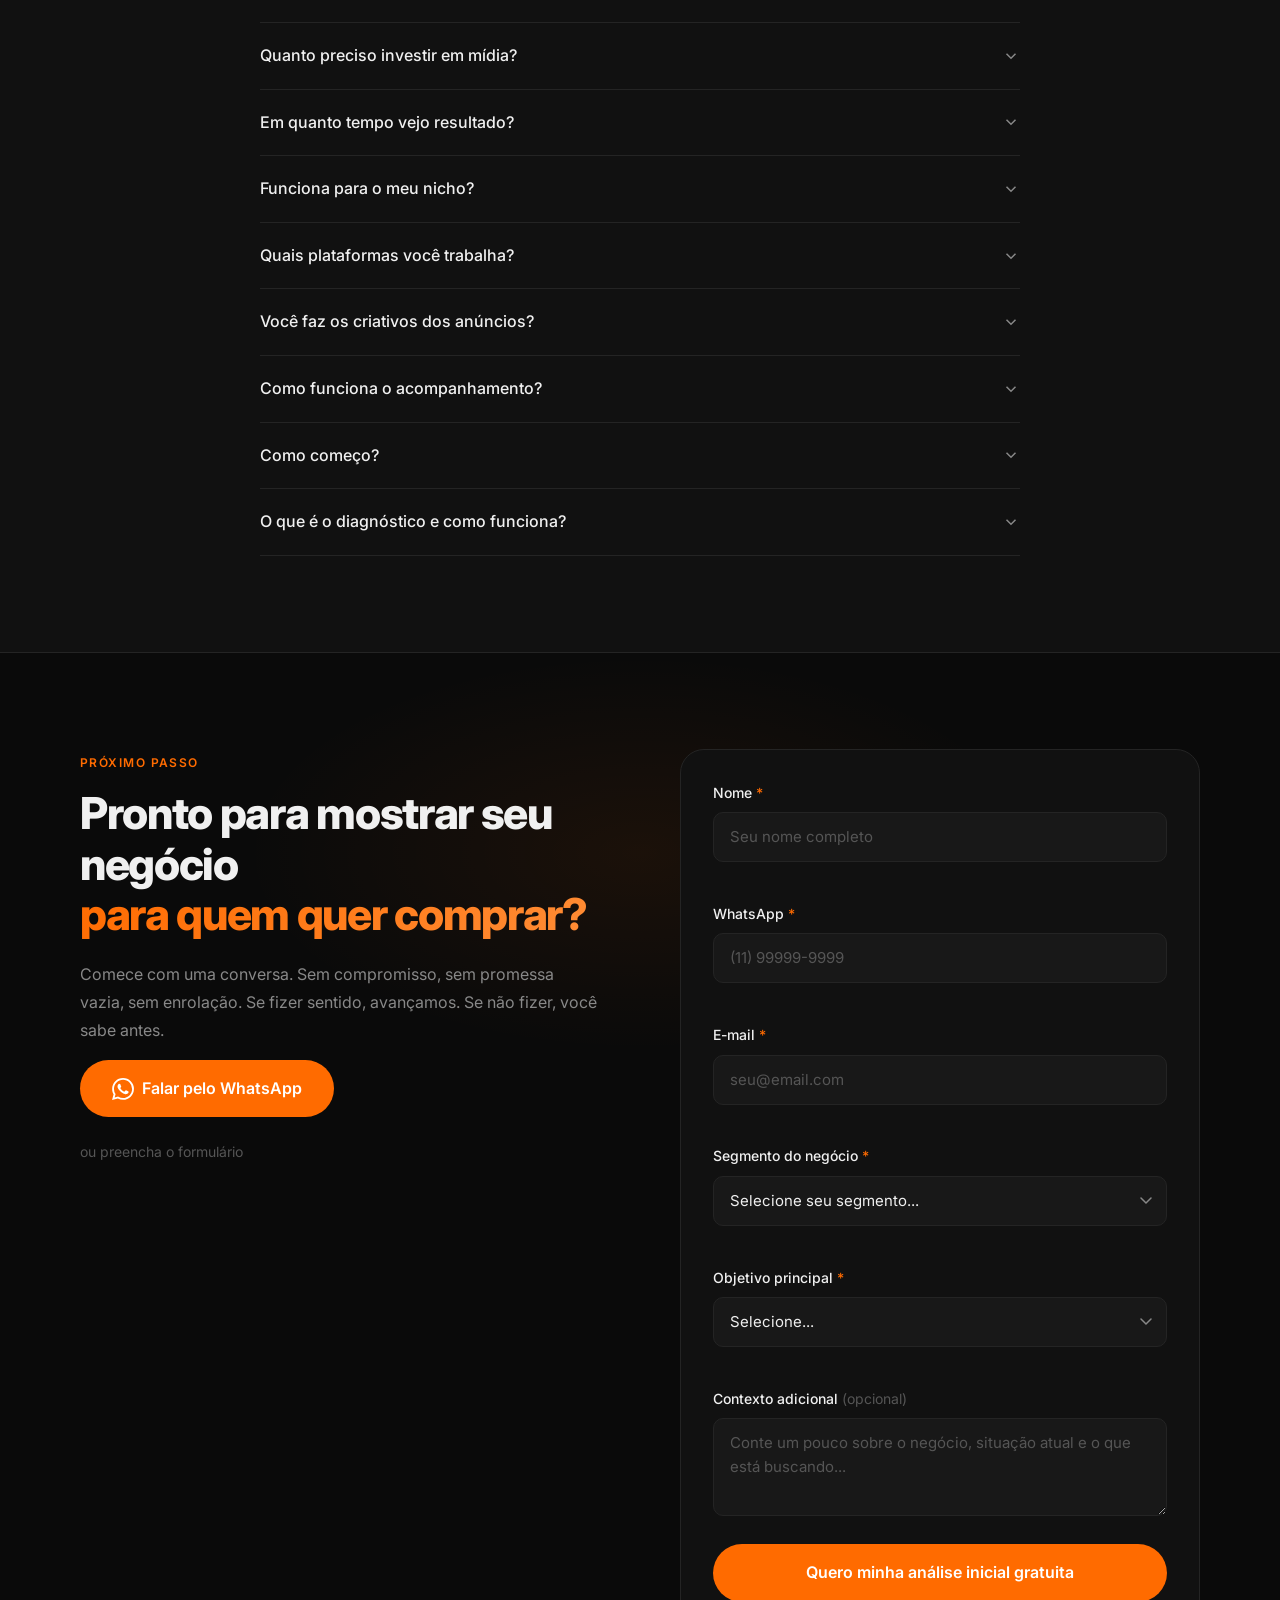
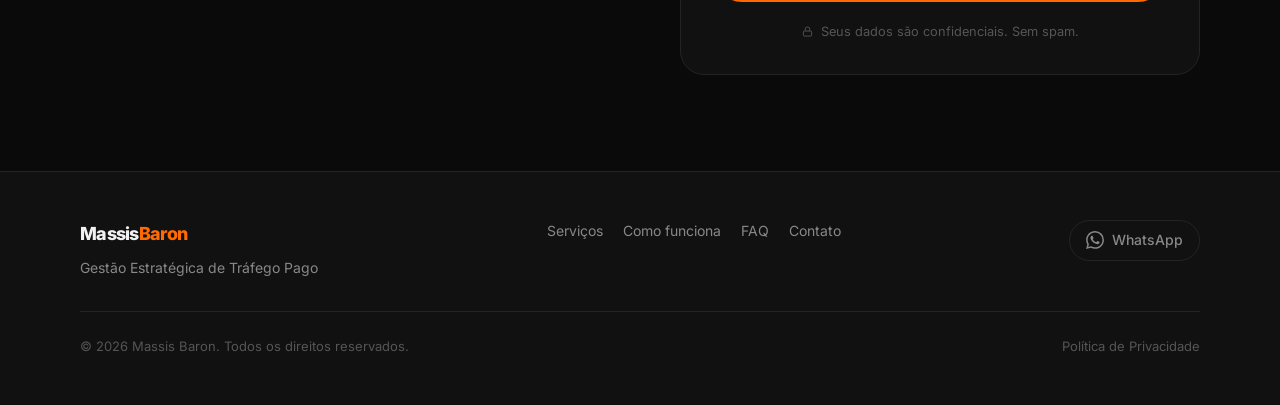
==== commit 05736886: "Add files via upload" ====
--- a/index.html
+++ b/index.html
@@ -27,7 +27,6 @@
 
   <!-- Favicon -->
   <link rel="icon" type="image/svg+xml" href="assets/favicon.svg" />
-  <link rel="icon" type="image/png" href="assets/favicon.png" />
 
   <!-- Google Fonts -->
   <link rel="preconnect" href="https://fonts.googleapis.com" />
@@ -77,9 +76,7 @@
     })(window, document, "clarity", "script", "wiai8l693g");
   </script>
 
-  <!-- ③ Meta Pixel (cole aqui, dentro do <head>):
-  Cole o snippet do Pixel aqui ↓
-  -->
+  <!-- ③ Meta Pixel — instalado via GTM -->
 </head>
 <body>
 
@@ -490,8 +487,8 @@
             <span class="metric-label">leads e conversões geradas com estratégia</span>
           </div>
           <div class="metric-card reveal">
-            <span class="metric-value">+5 milhões</span>
-            <span class="metric-label">de pessoas alcançadas através de anúncios.</span>
+            <span class="metric-value">900 mil+</span>
+            <span class="metric-label">cliques qualificados entregues no último ano</span>
           </div>
           <div class="metric-card reveal">
             <span class="metric-value">10 anos</span>
--- a/style.css
+++ b/style.css
@@ -687,10 +687,9 @@
 @media (min-width: 900px) {
   .hero-photo {
     max-width: 100%;
-    max-height: calc(100svh - var(--header-h) - 120px);
+    max-height: calc(100svh - var(--header-h));
     width: auto;
-    align-self: flex-start;
-   margin-bottom: 60px;
+    align-self: flex-end;
   }
 }
 
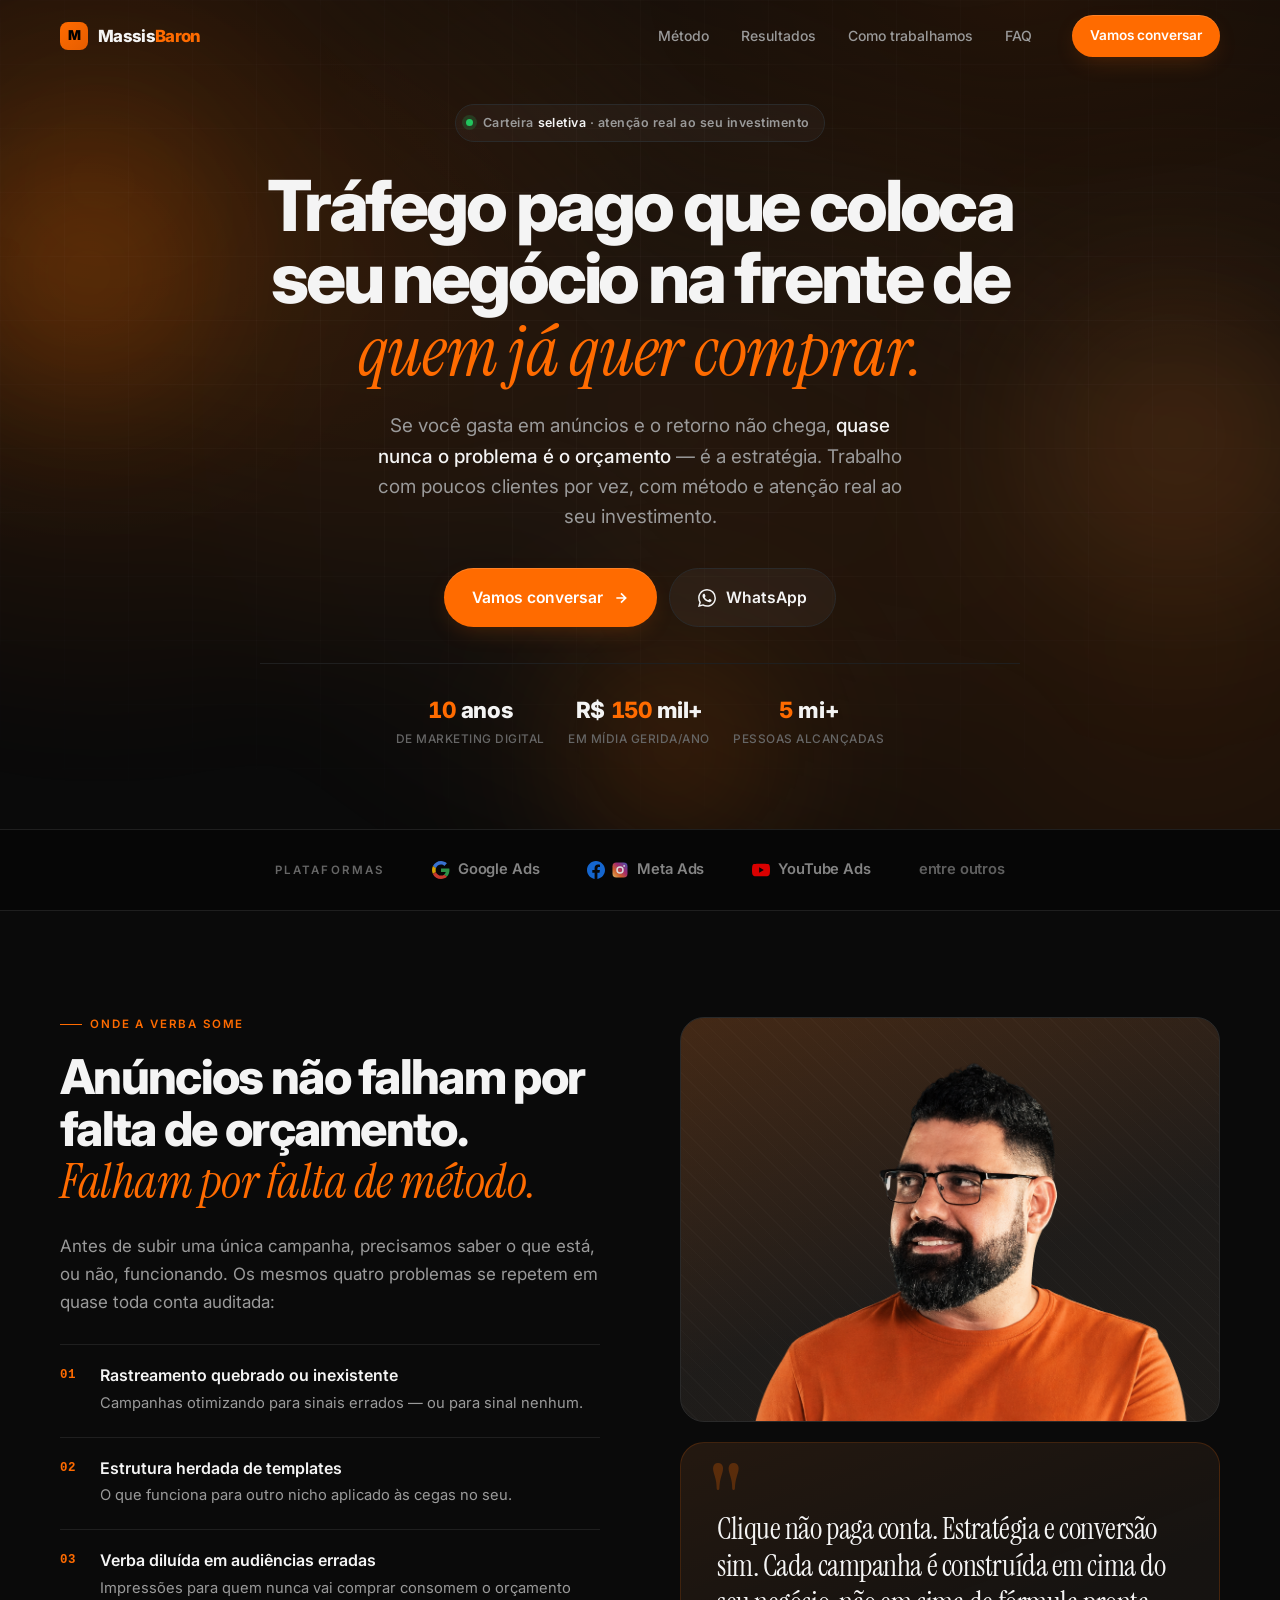
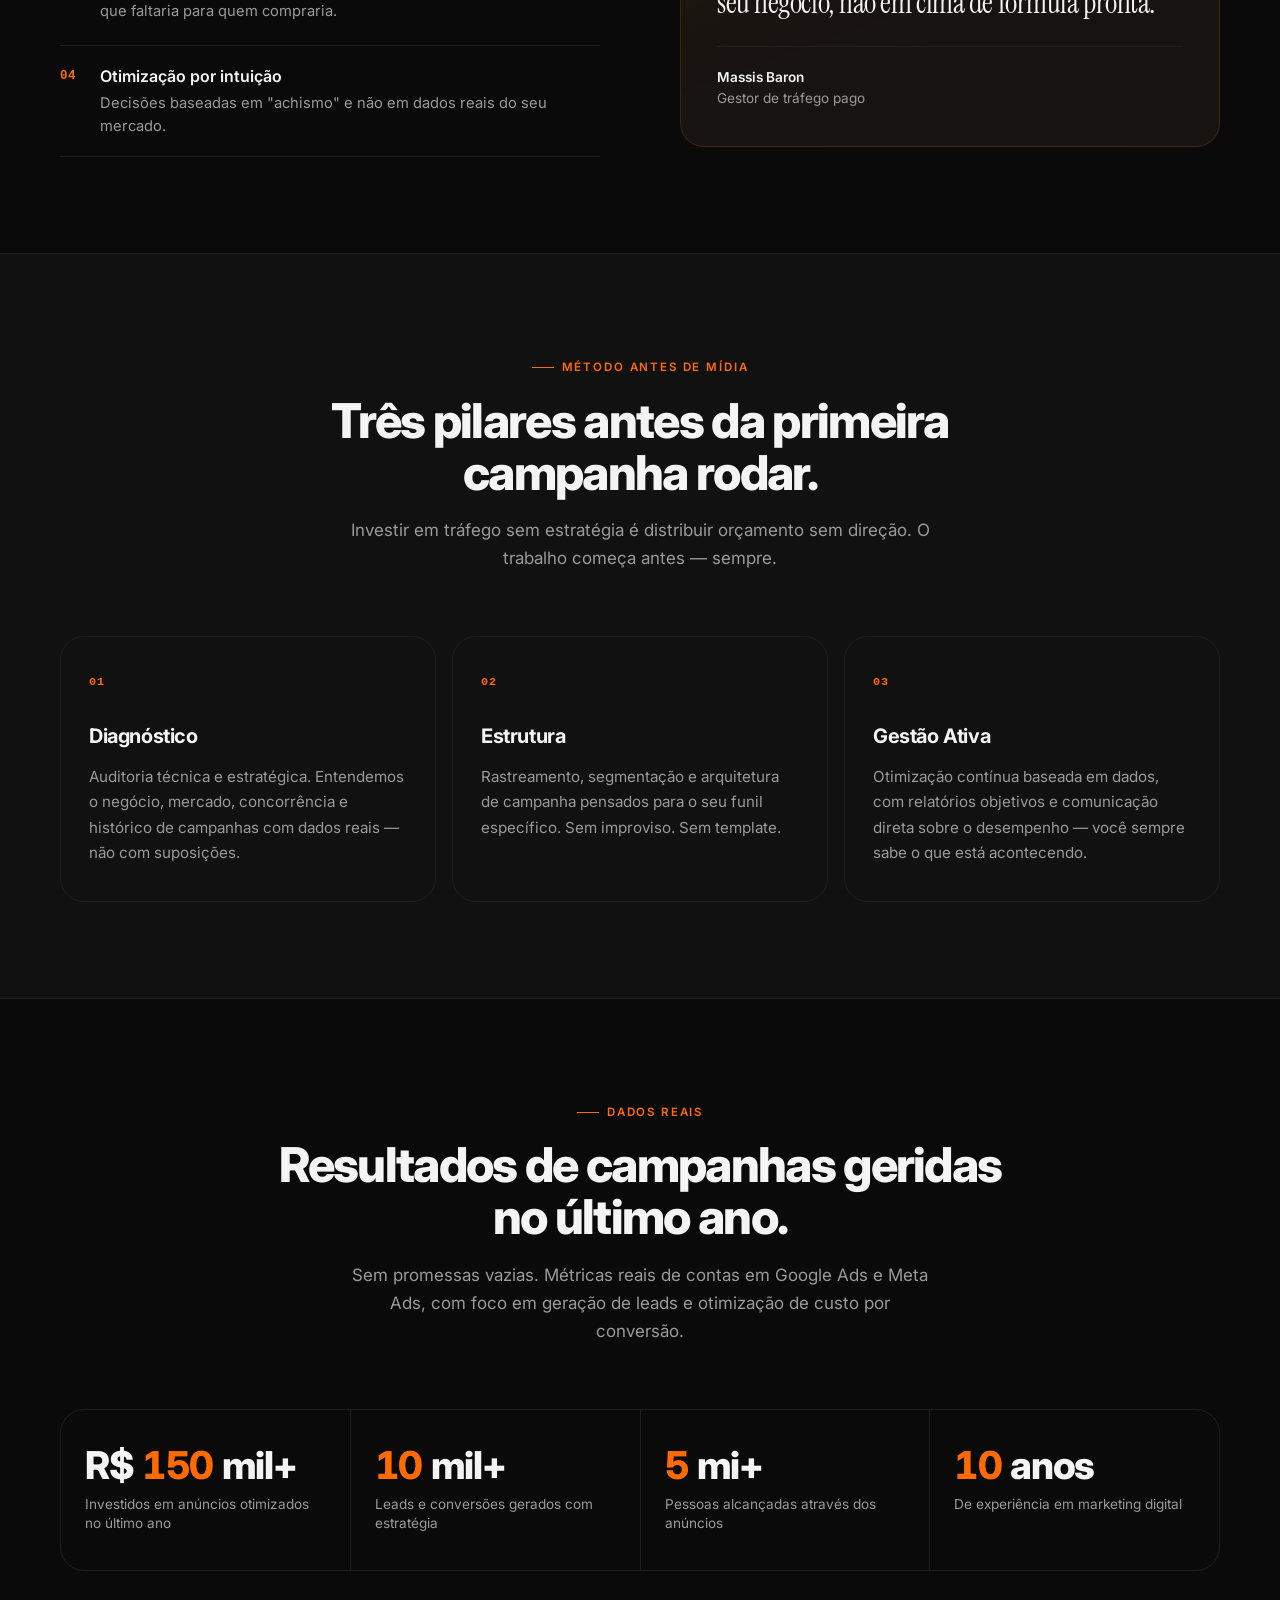
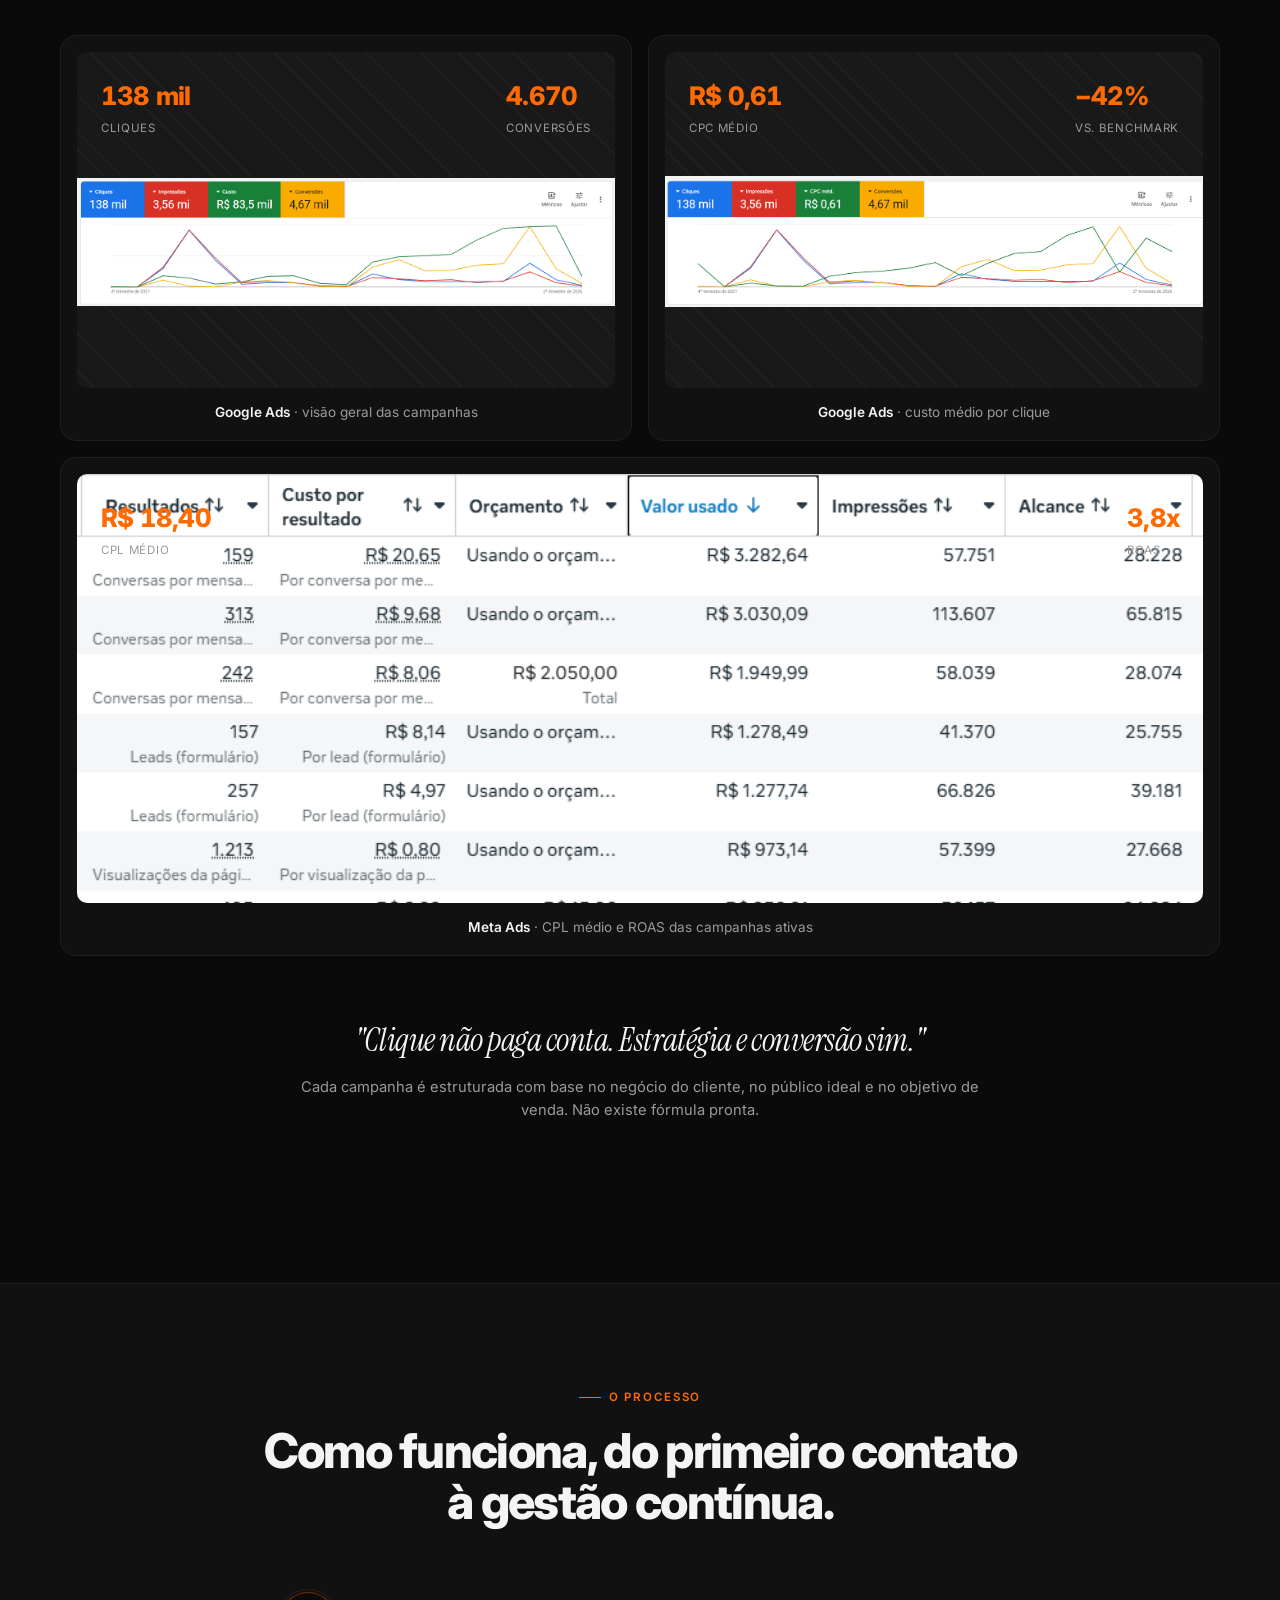
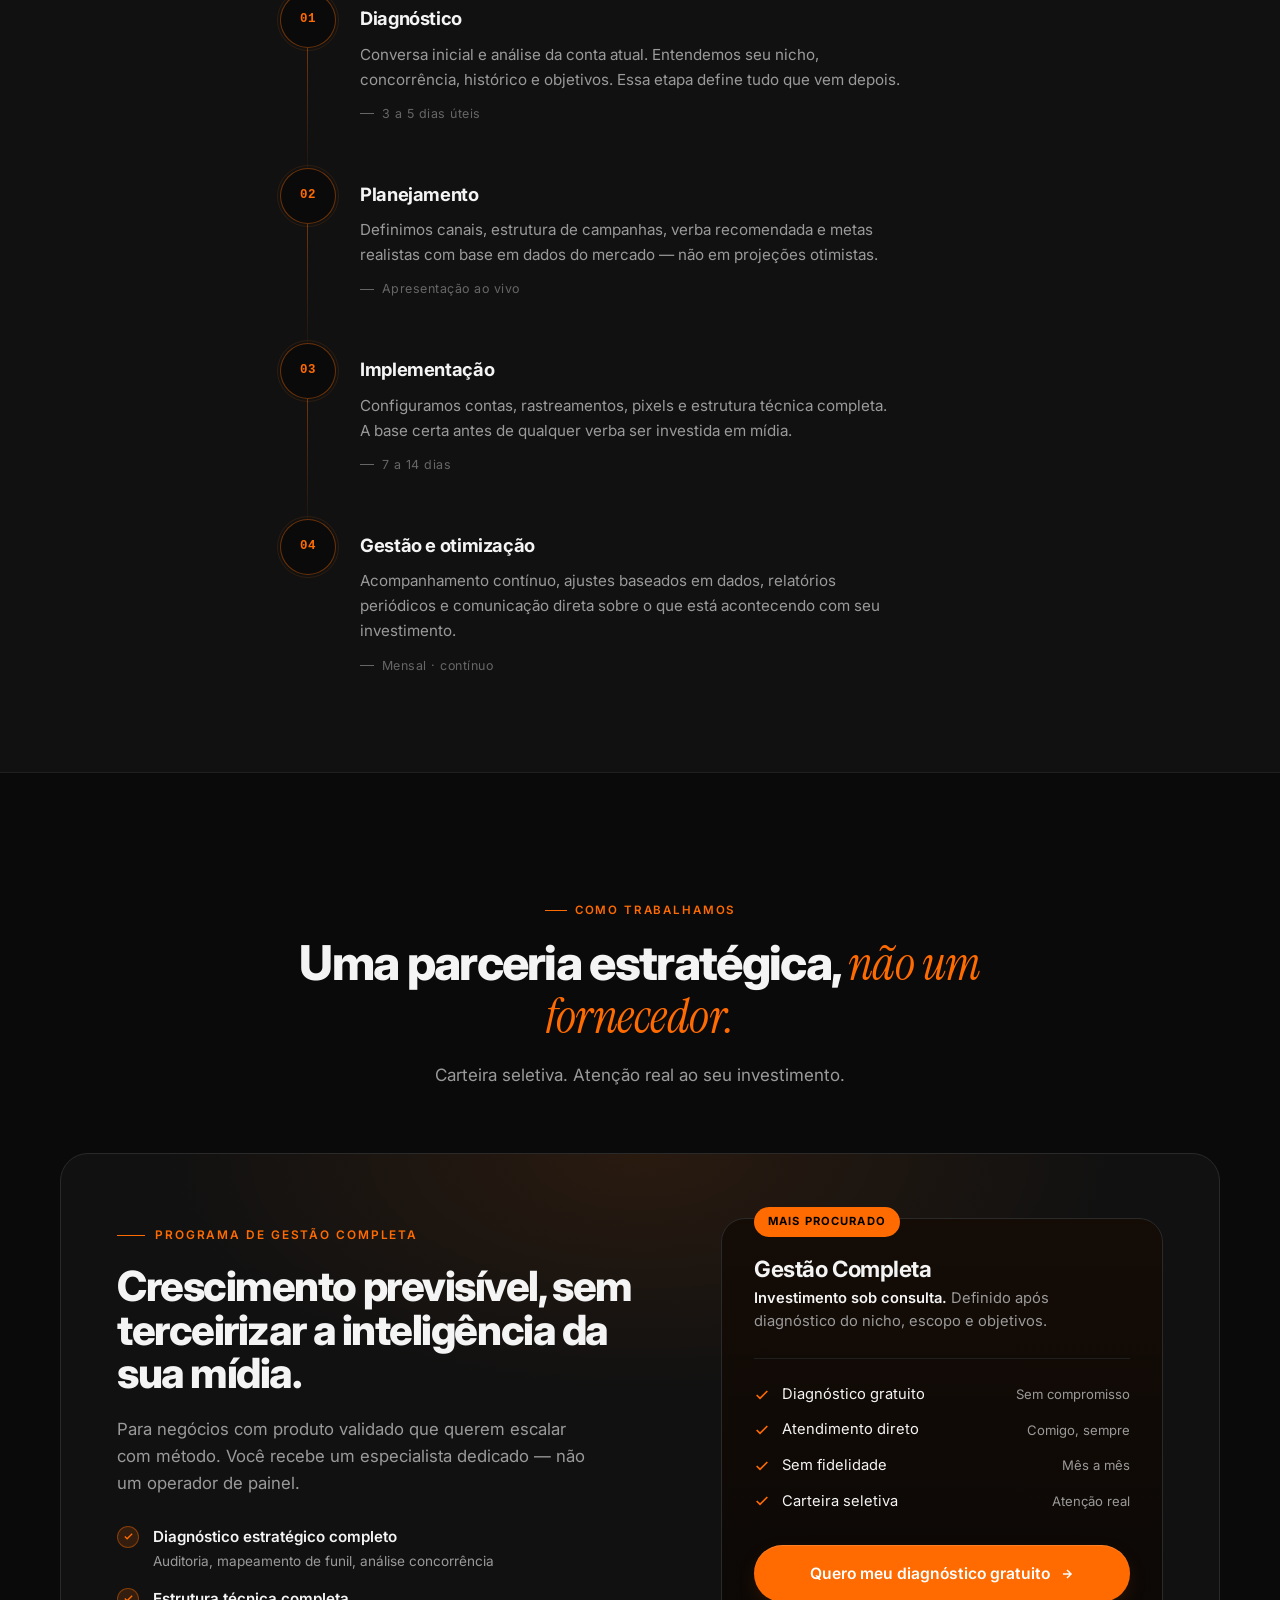
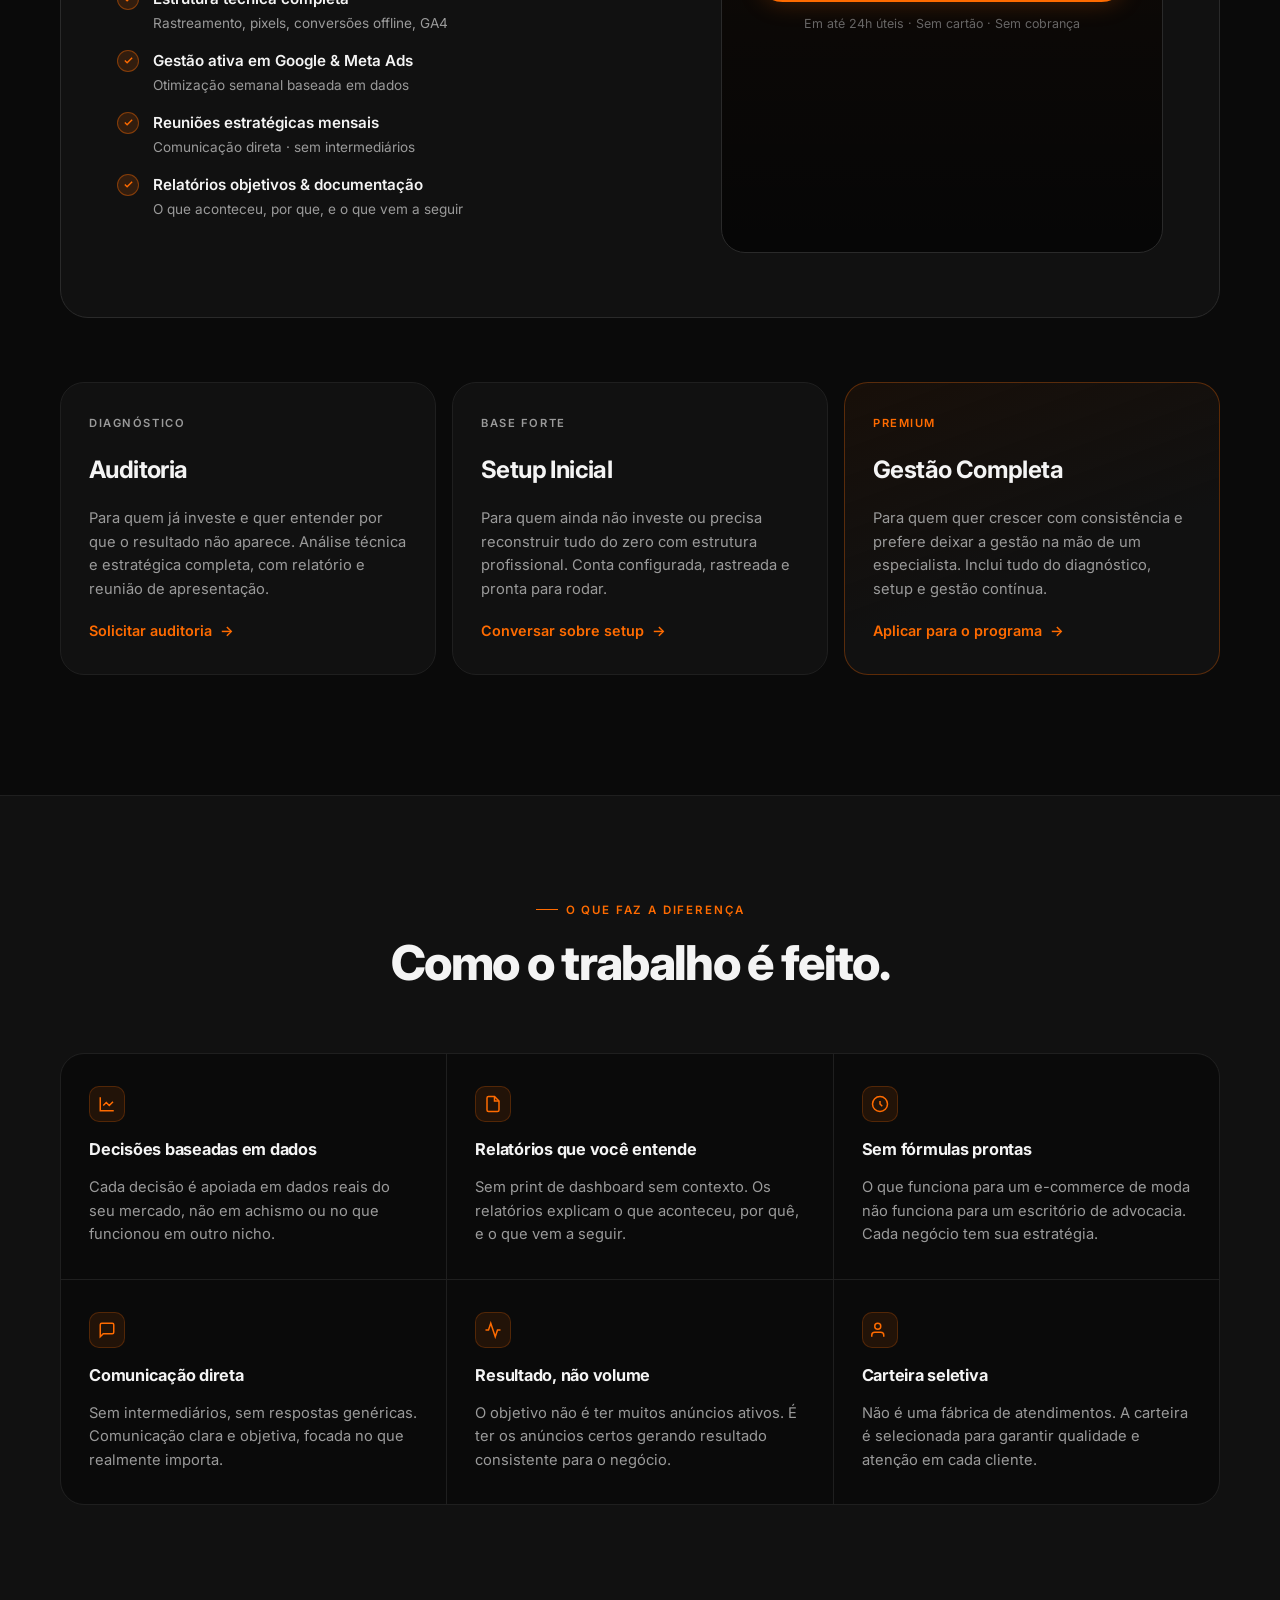
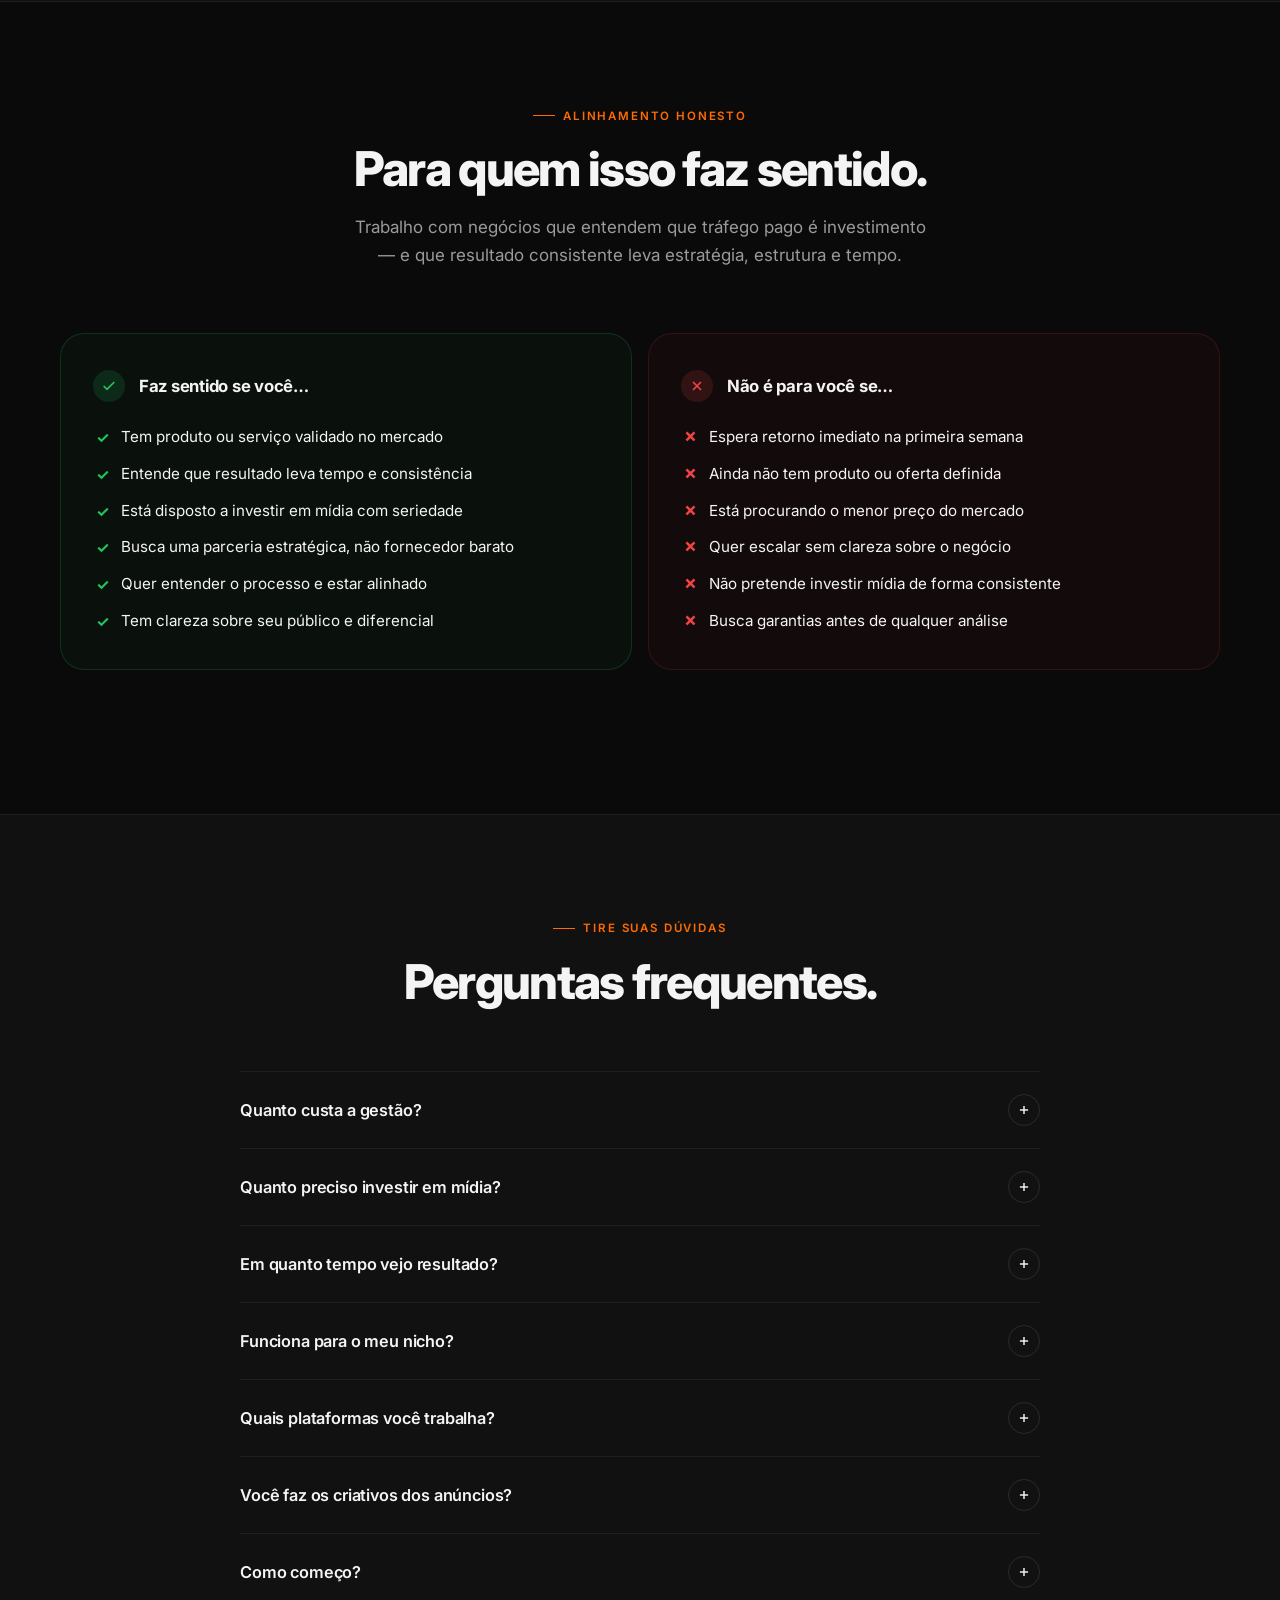
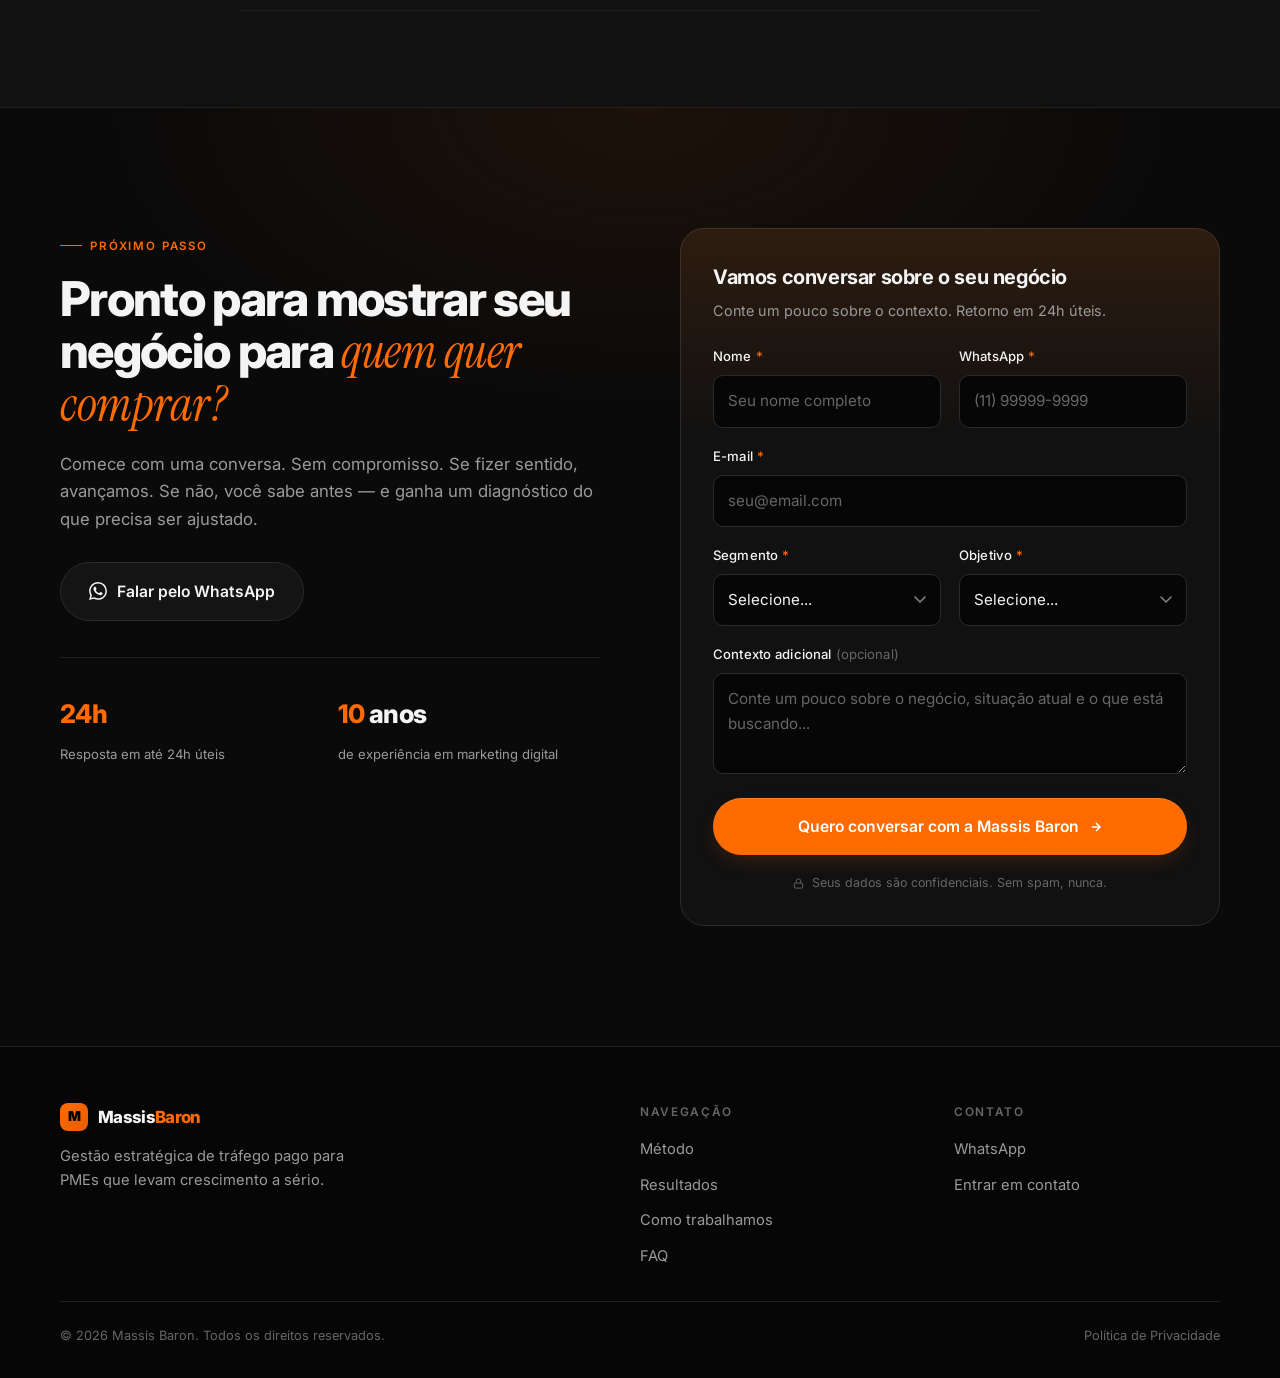
==== commit fec18731: "Add files via upload" ====
--- a/index.html
+++ b/index.html
@@ -1,965 +1,2508 @@
 <!DOCTYPE html>
 <html lang="pt-BR">
 <head>
-  <meta charset="UTF-8" />
-  <meta name="viewport" content="width=device-width, initial-scale=1.0" />
-  <meta name="description" content="Massis Baron — Gestão estratégica de tráfego pago para PMEs. Auditoria, setup e gestão completa de campanhas no Google Ads e Meta Ads. Mostre seu negócio para quem já quer comprar." />
-  <meta name="keywords" content="tráfego pago, gestão de tráfego, Google Ads, Meta Ads, Facebook Ads, Instagram Ads, consultoria tráfego pago, Massis Baron, agência tráfego pago" />
-  <meta name="author" content="Massis Baron" />
-  <meta name="robots" content="index, follow" />
-  <meta name="theme-color" content="#0A0A0A" />
-
-  <!-- Open Graph -->
-  <meta property="og:type" content="website" />
-  <meta property="og:title" content="Massis Baron — Gestão Estratégica de Tráfego Pago" />
-  <meta property="og:description" content="Mostre seu negócio para as pessoas certas no momento em que elas estão buscando. Estratégia, estrutura e gestão profissional de tráfego pago." />
-  <meta property="og:url" content="https://publikey.com.br" />
-  <meta property="og:image" content="assets/og-image.jpg" />
-  <meta property="og:locale" content="pt_BR" />
-
-  <!-- Twitter Card -->
-  <meta name="twitter:card" content="summary_large_image" />
-  <meta name="twitter:title" content="Massis Baron — Tráfego Pago Estratégico" />
-  <meta name="twitter:description" content="Gestão profissional de tráfego pago para PMEs que levam crescimento a sério." />
-  <meta name="twitter:image" content="assets/og-image.jpg" />
-
-  <link rel="canonical" href="https://publikey.com.br" />
-
-  <!-- Favicon -->
-  <link rel="icon" type="image/svg+xml" href="assets/favicon.svg" />
-
-  <!-- Google Fonts -->
-  <link rel="preconnect" href="https://fonts.googleapis.com" />
-  <link rel="preconnect" href="https://fonts.gstatic.com" crossorigin />
-  <link href="https://fonts.googleapis.com/css2?family=Inter:wght@300;400;500;600;700;800&display=swap" rel="stylesheet" />
-
-  <!-- CSS -->
-  <link rel="stylesheet" href="style.css" />
-
-  <title>Massis Baron — Gestão Estratégica de Tráfego Pago</title>
-
-  <!-- JSON-LD Structured Data -->
-  <script type="application/ld+json">
-  {
-    "@context": "https://schema.org",
-    "@type": "ProfessionalService",
-    "name": "Massis Baron",
-    "description": "Gestão estratégica de tráfego pago para PMEs — auditoria, setup e gestão completa de campanhas no Google Ads e Meta Ads.",
-    "serviceType": ["Gestão de Tráfego Pago", "Google Ads", "Meta Ads", "Consultoria de Marketing Digital"],
-    "areaServed": { "@type": "Country", "name": "Brasil" },
-    "url": "https://publikey.com.br",
-    "contactPoint": {
-      "@type": "ContactPoint",
-      "contactType": "customer service",
-      "availableLanguage": "Portuguese"
-    }
+<meta charset="UTF-8" />
+<meta name="viewport" content="width=device-width, initial-scale=1.0" />
+<meta name="description" content="Massis Baron — Gestão estratégica de tráfego pago para PMEs. Auditoria, setup e gestão completa de campanhas no Google Ads e Meta Ads." />
+<meta name="facebook-domain-verification" content="alsfwae9no2fwus9t12mo4yz8g599n" />
+<link rel="canonical" href="https://publikey.com.br/lp" />
+<link rel="icon" type="image/svg+xml" href="../assets/favicon.svg" />
+<title>Massis Baron — Gestão Estratégica de Tráfego Pago</title>
+
+<!-- Google Tag Manager -->
+<script>(function(w,d,s,l,i){w[l]=w[l]||[];w[l].push({'gtm.start':
+new Date().getTime(),event:'gtm.js'});var f=d.getElementsByTagName(s)[0],
+j=d.createElement(s),dl=l!='dataLayer'?'&l='+l:'';j.async=true;j.src=
+'https://www.googletagmanager.com/gtm.js?id='+i+dl;f.parentNode.insertBefore(j,f);
+})(window,document,'script','dataLayer','GTM-TX3JM85W');</script>
+
+<!-- Microsoft Clarity -->
+<script type="text/javascript">
+  (function(c,l,a,r,i,t,y){
+      c[a]=c[a]||function(){(c[a].q=c[a].q||[]).push(arguments)};
+      t=l.createElement(r);t.async=1;t.src="https://www.clarity.ms/tag/"+i;
+      y=l.getElementsByTagName(r)[0];y.parentNode.insertBefore(t,y);
+  })(window, document, "clarity", "script", "wiai8l693g");
+</script>
+
+<!-- Meta Pixel — instalado via GTM -->
+<link rel="preconnect" href="https://fonts.googleapis.com" />
+<link rel="preconnect" href="https://fonts.gstatic.com" crossorigin />
+<link href="https://fonts.googleapis.com/css2?family=Inter:wght@300;400;500;600;700;800;900&family=Instrument+Serif:ital@0;1&display=swap" rel="stylesheet" />
+<style>
+/* ═══════════════════════════════════════════════════════
+   MASSIS BARON — Landing Page (otimizada)
+═══════════════════════════════════════════════════════ */
+:root {
+  --clr-orange:      #FF6B00;
+  --clr-orange-lt:   #FF8C35;
+  --clr-orange-deep: #E55D00;
+  --clr-orange-dim:  rgba(255, 107, 0, 0.12);
+  --clr-orange-glow: rgba(255, 107, 0, 0.25);
+  --clr-bg:          #0A0A0A;
+  --clr-bg-2:        #060606;
+  --clr-surface:     #111111;
+  --clr-surface-2:   #161616;
+  --clr-surface-3:   #1c1c1c;
+  --clr-border:      #1f1f1f;
+  --clr-border-lt:   #2a2a2a;
+  --clr-text:        #F4F4F4;
+  --clr-text-muted:  #9a9a9a;
+  --clr-text-subtle: #666;
+  --clr-yes:         #22c55e;
+  --clr-no:          #ef4444;
+
+  --font:       'Inter', system-ui, -apple-system, sans-serif;
+  --font-serif: 'Instrument Serif', Georgia, serif;
+
+  --max-w:        1240px;
+  --max-w-narrow: 760px;
+  --header-h: 72px;
+
+  --radius-sm: 6px;
+  --radius-md: 10px;
+  --radius-lg: 16px;
+  --radius-xl: 24px;
+  --radius-full: 9999px;
+
+  --ease:       0.3s ease;
+  --ease-cubic: 0.5s cubic-bezier(0.16, 1, 0.3, 1);
+}
+
+*, *::before, *::after { box-sizing: border-box; margin: 0; padding: 0; }
+html { font-size: 16px; scroll-behavior: smooth; -webkit-text-size-adjust: 100%; }
+body {
+  font-family: var(--font);
+  font-size: 1rem;
+  line-height: 1.6;
+  color: var(--clr-text);
+  background: var(--clr-bg);
+  -webkit-font-smoothing: antialiased;
+  -moz-osx-font-smoothing: grayscale;
+  overflow-x: hidden;
+}
+img, svg { display: block; max-width: 100%; }
+a { color: inherit; text-decoration: none; }
+button { cursor: pointer; border: none; background: none; font: inherit; color: inherit; }
+ul, ol { list-style: none; }
+input, select, textarea { font: inherit; }
+
+:focus-visible { outline: 2px solid var(--clr-orange); outline-offset: 3px; border-radius: 4px; }
+::selection { background: var(--clr-orange); color: #000; }
+
+.container {
+  width: 100%;
+  max-width: var(--max-w);
+  margin-inline: auto;
+  padding-inline: 24px;
+}
+@media (min-width: 768px) { .container { padding-inline: 40px; } }
+
+.text-gradient {
+  background: linear-gradient(135deg, var(--clr-orange) 0%, var(--clr-orange-lt) 100%);
+  -webkit-background-clip: text;
+  -webkit-text-fill-color: transparent;
+  background-clip: text;
+}
+
+.serif { font-family: var(--font-serif); font-weight: 400; font-style: italic; letter-spacing: -0.01em; }
+
+.eyebrow {
+  display: inline-flex;
+  align-items: center;
+  gap: 8px;
+  font-size: 0.72rem;
+  font-weight: 600;
+  letter-spacing: 0.16em;
+  text-transform: uppercase;
+  color: var(--clr-orange);
+}
+.eyebrow::before {
+  content: '';
+  width: 22px; height: 1px;
+  background: var(--clr-orange);
+}
+
+.section-title {
+  font-size: clamp(1.9rem, 4vw, 3rem);
+  font-weight: 800;
+  line-height: 1.08;
+  letter-spacing: -0.035em;
+  color: var(--clr-text);
+}
+.section-desc {
+  font-size: 1.0625rem;
+  color: var(--clr-text-muted);
+  max-width: 580px;
+  line-height: 1.65;
+}
+
+.section-header { max-width: 760px; margin-bottom: 64px; }
+.section-header.center { text-align: center; margin-inline: auto; }
+.section-header.center .section-desc { margin-inline: auto; }
+.section-header > * + * { margin-top: 18px; }
+
+/* ── Reveal ── */
+.reveal { opacity: 0; transform: translateY(20px); transition: opacity 0.7s ease, transform 0.7s cubic-bezier(0.16, 1, 0.3, 1); }
+.reveal.visible { opacity: 1; transform: translateY(0); }
+
+/* ─────────────────────────────────────────────
+   Botões
+───────────────────────────────────────────── */
+.btn {
+  display: inline-flex;
+  align-items: center;
+  justify-content: center;
+  gap: 10px;
+  font-weight: 600;
+  border-radius: var(--radius-full);
+  transition: background var(--ease), color var(--ease), border-color var(--ease), box-shadow var(--ease), transform var(--ease);
+  white-space: nowrap;
+  position: relative;
+  cursor: pointer;
+}
+.btn:active { transform: scale(0.97); }
+
+.btn-sm  { font-size: 0.85rem;  padding: 10px 18px; }
+.btn-md  { font-size: 0.9375rem; padding: 12px 22px; }
+.btn-lg  { font-size: 0.98rem;   padding: 16px 28px; }
+.btn-xl  { font-size: 1.05rem;   padding: 20px 36px; }
+
+.btn-primary {
+  background: var(--clr-orange);
+  color: #fff;
+  box-shadow: 0 1px 0 rgba(255,255,255,0.15) inset, 0 8px 24px -8px var(--clr-orange-glow);
+}
+.btn-primary:hover {
+  background: var(--clr-orange-lt);
+  box-shadow: 0 1px 0 rgba(255,255,255,0.2) inset, 0 12px 36px -6px var(--clr-orange-glow);
+  transform: translateY(-1px);
+}
+
+.btn-ghost {
+  background: rgba(255,255,255,0.04);
+  color: var(--clr-text);
+  border: 1px solid var(--clr-border-lt);
+}
+.btn-ghost:hover { background: rgba(255,255,255,0.08); border-color: rgba(255,255,255,0.18); }
+
+.btn-outline {
+  background: transparent;
+  color: var(--clr-text);
+  border: 1px solid var(--clr-border-lt);
+}
+.btn-outline:hover { border-color: var(--clr-orange); color: var(--clr-orange); }
+
+.btn .btn-arrow { transition: transform var(--ease); }
+.btn:hover .btn-arrow { transform: translateX(3px); }
+
+/* ─────────────────────────────────────────────
+   Header
+───────────────────────────────────────────── */
+.header {
+  position: fixed; inset: 0 0 auto 0;
+  z-index: 100;
+  height: var(--header-h);
+  transition: background var(--ease), backdrop-filter var(--ease), border-color var(--ease);
+}
+.header.scrolled {
+  background: rgba(10,10,10,0.78);
+  backdrop-filter: blur(20px);
+  -webkit-backdrop-filter: blur(20px);
+  border-bottom: 1px solid var(--clr-border);
+}
+.nav {
+  height: 100%;
+  display: flex;
+  align-items: center;
+  gap: 32px;
+}
+.nav-logo { flex-shrink: 0; margin-right: auto; display: flex; align-items: center; gap: 10px; }
+.logo-mark {
+  width: 28px; height: 28px;
+  border-radius: 8px;
+  background: linear-gradient(135deg, var(--clr-orange), var(--clr-orange-deep));
+  display: grid; place-items: center;
+  font-weight: 900;
+  color: #000;
+  font-size: 0.85rem;
+  letter-spacing: -0.04em;
+}
+.logo-text { font-size: 1.05rem; font-weight: 800; letter-spacing: -0.04em; }
+.logo-accent { color: var(--clr-orange); }
+
+.nav-links { display: none; gap: 32px; }
+.nav-link {
+  font-size: 0.875rem;
+  font-weight: 500;
+  color: var(--clr-text-muted);
+  transition: color var(--ease);
+}
+.nav-link:hover { color: var(--clr-text); }
+
+.nav-cta { flex-shrink: 0; }
+.nav-toggle {
+  display: flex; flex-direction: column; gap: 5px;
+  padding: 8px;
+  margin-left: auto;
+}
+.bar { width: 22px; height: 2px; background: var(--clr-text); border-radius: 2px; transition: transform var(--ease), opacity var(--ease); }
+.nav-toggle.open .bar:nth-child(1) { transform: translateY(7px) rotate(45deg); }
+.nav-toggle.open .bar:nth-child(2) { opacity: 0; }
+.nav-toggle.open .bar:nth-child(3) { transform: translateY(-7px) rotate(-45deg); }
+
+.nav-links.open {
+  display: flex;
+  flex-direction: column;
+  position: fixed;
+  inset: var(--header-h) 0 auto 0;
+  background: rgba(10,10,10,0.97);
+  backdrop-filter: blur(20px);
+  padding: 32px 24px 48px;
+  border-bottom: 1px solid var(--clr-border);
+  gap: 0;
+  animation: slideDown 0.25s ease-out;
+}
+.nav-links.open li a {
+  display: block;
+  padding: 16px 0;
+  font-size: 1.125rem;
+  font-weight: 600;
+  color: var(--clr-text);
+  border-bottom: 1px solid var(--clr-border);
+}
+@keyframes slideDown {
+  from { opacity: 0; transform: translateY(-10px); }
+  to   { opacity: 1; transform: translateY(0); }
+}
+@media (min-width: 900px) {
+  .nav-links { display: flex; }
+  .nav-toggle { display: none; }
+}
+
+/* ─────────────────────────────────────────────
+   Hero
+───────────────────────────────────────────── */
+.hero {
+  position: relative;
+  padding-top: calc(var(--header-h) + 32px);
+  padding-bottom: 80px;
+  overflow: hidden;
+  background:
+    radial-gradient(1200px 600px at 80% 0%, rgba(255,107,0,0.10) 0%, transparent 60%),
+    radial-gradient(900px 500px at 0% 30%, rgba(255,107,0,0.05) 0%, transparent 60%),
+    var(--clr-bg);
+}
+/* Hero animated background */
+.hero-anim-bg {
+  position: absolute;
+  inset: 0;
+  pointer-events: none;
+  overflow: hidden;
+  z-index: 0;
+}
+.hero-anim-bg::before {
+  content: '';
+  position: absolute;
+  inset: -20%;
+  background:
+    radial-gradient(circle at 20% 30%, rgba(255,107,0,0.18), transparent 35%),
+    radial-gradient(circle at 80% 70%, rgba(255,107,0,0.12), transparent 40%),
+    radial-gradient(circle at 50% 50%, rgba(255,140,53,0.10), transparent 45%);
+  filter: blur(40px);
+  animation: heroFloat 18s ease-in-out infinite alternate;
+}
+.hero-orb {
+  position: absolute;
+  border-radius: 50%;
+  filter: blur(60px);
+  opacity: 0.45;
+  mix-blend-mode: screen;
+  animation: heroOrb 22s ease-in-out infinite alternate;
+}
+.hero-orb.o1 { width: 380px; height: 380px; left: -8%; top: 10%; background: radial-gradient(circle, rgba(255,107,0,0.55), transparent 70%); animation-duration: 19s; }
+.hero-orb.o2 { width: 460px; height: 460px; right: -10%; top: 25%; background: radial-gradient(circle, rgba(255,140,53,0.40), transparent 70%); animation-duration: 26s; animation-delay: -6s; }
+.hero-orb.o3 { width: 320px; height: 320px; left: 40%; bottom: -10%; background: radial-gradient(circle, rgba(229,93,0,0.45), transparent 70%); animation-duration: 23s; animation-delay: -12s; }
+@keyframes heroFloat {
+  0%   { transform: translate(0, 0) scale(1); }
+  100% { transform: translate(3%, -2%) scale(1.06); }
+}
+@keyframes heroOrb {
+  0%   { transform: translate(0, 0) scale(1); }
+  50%  { transform: translate(20px, -30px) scale(1.08); }
+  100% { transform: translate(-15px, 25px) scale(0.95); }
+}
+.hero-grid-anim {
+  position: absolute;
+  inset: 0;
+  background-image:
+    linear-gradient(rgba(255,255,255,0.022) 1px, transparent 1px),
+    linear-gradient(90deg, rgba(255,255,255,0.022) 1px, transparent 1px);
+  background-size: 64px 64px;
+  mask-image: radial-gradient(ellipse 80% 70% at 50% 40%, black 30%, transparent 100%);
+  -webkit-mask-image: radial-gradient(ellipse 80% 70% at 50% 40%, black 30%, transparent 100%);
+  animation: gridShift 30s linear infinite;
+}
+@keyframes gridShift {
+  0%   { background-position: 0 0, 0 0; }
+  100% { background-position: 64px 64px, 64px 64px; }
+}
+.hero .container { position: relative; z-index: 1; }
+@media (prefers-reduced-motion: reduce) {
+  .hero-orb, .hero-anim-bg::before, .hero-grid-anim { animation: none; }
+}
+
+.hero-content {
+  position: relative;
+  display: grid;
+  grid-template-columns: 1fr;
+  gap: 56px;
+  align-items: center;
+}
+@media (min-width: 980px) {
+  .hero-content {
+    grid-template-columns: 1.15fr 0.85fr;
+    gap: 72px;
+    align-items: center;
   }
-  </script>
-
-  <!-- ═══════════════════════════════════════════════════
-       TRACKING — Inserir os snippets nas posições abaixo
-       ═══════════════════════════════════════════════════
-
-  ① Google Tag Manager -->
-  <script>(function(w,d,s,l,i){w[l]=w[l]||[];w[l].push({'gtm.start':
-  new Date().getTime(),event:'gtm.js'});var f=d.getElementsByTagName(s)[0],
-  j=d.createElement(s),dl=l!='dataLayer'?'&l='+l:'';j.async=true;j.src=
-  'https://www.googletagmanager.com/gtm.js?id='+i+dl;f.parentNode.insertBefore(j,f);
-  })(window,document,'script','dataLayer','GTM-TX3JM85W');</script>
-
-  <!-- ② Microsoft Clarity -->
-  <script type="text/javascript">
-    (function(c,l,a,r,i,t,y){
-        c[a]=c[a]||function(){(c[a].q=c[a].q||[]).push(arguments)};
-        t=l.createElement(r);t.async=1;t.src="https://www.clarity.ms/tag/"+i;
-        y=l.getElementsByTagName(r)[0];y.parentNode.insertBefore(t,y);
-    })(window, document, "clarity", "script", "wiai8l693g");
-  </script>
-
-  <!-- ③ Meta Pixel — instalado via GTM -->
+}
+
+.hero-text { max-width: 640px; }
+
+.hero-badge {
+  display: inline-flex;
+  align-items: center;
+  gap: 10px;
+  font-size: 0.78rem;
+  font-weight: 600;
+  letter-spacing: 0.04em;
+  color: var(--clr-text-muted);
+  background: rgba(255,255,255,0.03);
+  border: 1px solid var(--clr-border-lt);
+  padding: 8px 14px 8px 10px;
+  border-radius: var(--radius-full);
+  margin-bottom: 28px;
+}
+.hero-badge .dot {
+  width: 7px; height: 7px;
+  border-radius: 50%;
+  background: var(--clr-yes);
+  box-shadow: 0 0 0 4px rgba(34,197,94,0.18);
+  animation: pulse 2s ease-in-out infinite;
+}
+@keyframes pulse {
+  0%, 100% { opacity: 1; transform: scale(1); }
+  50%      { opacity: 0.6; transform: scale(0.85); }
+}
+.hero-badge strong { color: var(--clr-text); font-weight: 600; }
+
+.hero-headline {
+  font-size: clamp(2.2rem, 5.6vw, 4.4rem);
+  font-weight: 800;
+  line-height: 1.02;
+  letter-spacing: -0.045em;
+  color: var(--clr-text);
+  margin-bottom: 24px;
+}
+.hero-headline .accent { color: var(--clr-orange); }
+.hero-headline .serif { display: inline-block; font-weight: 400; }
+
+.hero-sub {
+  font-size: clamp(1rem, 1.6vw, 1.18rem);
+  color: var(--clr-text-muted);
+  line-height: 1.6;
+  margin-bottom: 36px;
+  max-width: 540px;
+}
+.hero-sub strong { color: var(--clr-text); font-weight: 500; }
+
+.hero-ctas {
+  display: flex;
+  flex-wrap: wrap;
+  gap: 12px;
+  margin-bottom: 36px;
+}
+
+.hero-trust-row {
+  display: flex;
+  flex-wrap: wrap;
+  align-items: center;
+  gap: 24px;
+  padding-top: 28px;
+  border-top: 1px solid var(--clr-border);
+}
+.hero-trust-stat { display: flex; flex-direction: column; gap: 2px; }
+.hero-trust-stat .num {
+  font-size: 1.4rem;
+  font-weight: 800;
+  letter-spacing: -0.02em;
+  color: var(--clr-text);
+  font-feature-settings: "tnum";
+}
+.hero-trust-stat .num .accent { color: var(--clr-orange); }
+.hero-trust-stat .lbl {
+  font-size: 0.74rem;
+  color: var(--clr-text-subtle);
+  letter-spacing: 0.04em;
+  text-transform: uppercase;
+  font-weight: 500;
+}
+
+/* Hero visual — placeholder card */
+.hero-visual {
+  position: relative;
+  aspect-ratio: 4 / 5;
+  max-width: 440px;
+  width: 100%;
+  margin-inline: auto;
+  border-radius: var(--radius-xl);
+  background:
+    linear-gradient(160deg, rgba(255,107,0,0.18) 0%, rgba(255,107,0,0.02) 50%, transparent 100%),
+    repeating-linear-gradient(45deg, rgba(255,255,255,0.018) 0 12px, rgba(255,255,255,0.04) 12px 13px),
+    var(--clr-surface-2);
+  border: 1px solid var(--clr-border-lt);
+  overflow: hidden;
+  box-shadow: 0 30px 80px -20px rgba(255,107,0,0.18), 0 1px 0 rgba(255,255,255,0.05) inset;
+}
+.hero-visual::after {
+  content: '';
+  position: absolute;
+  inset: -1px;
+  border-radius: inherit;
+  pointer-events: none;
+  background: linear-gradient(180deg, rgba(255,255,255,0.06) 0%, transparent 30%);
+}
+.hero-photo-img {
+  position: absolute;
+  inset: 0;
+  width: 100%;
+  height: 100%;
+  object-fit: cover;
+  object-position: top center;
+  border-radius: inherit;
+}
+.hero-photo-card {
+  position: relative;
+  z-index: 2;
+  background: linear-gradient(180deg, rgba(0,0,0,0.6), rgba(0,0,0,0.92));
+  border: 1px solid var(--clr-border-lt);
+  border-radius: var(--radius-lg);
+  padding: 18px 20px;
+  backdrop-filter: blur(8px);
+}
+.hero-photo-card .label {
+  font-size: 0.72rem;
+  letter-spacing: 0.16em;
+  text-transform: uppercase;
+  color: var(--clr-orange);
+  font-weight: 600;
+  margin-bottom: 8px;
+}
+.hero-photo-card .name {
+  font-size: 1.2rem;
+  font-weight: 700;
+  letter-spacing: -0.02em;
+  color: var(--clr-text);
+}
+.hero-photo-card .role {
+  font-size: 0.85rem;
+  color: var(--clr-text-muted);
+  margin-top: 2px;
+}
+
+.hero-visual-floater {
+  position: absolute;
+  background: rgba(15,15,15,0.92);
+  backdrop-filter: blur(12px);
+  border: 1px solid var(--clr-border-lt);
+  border-radius: var(--radius-lg);
+  padding: 14px 18px;
+  display: flex;
+  align-items: center;
+  gap: 12px;
+  box-shadow: 0 16px 40px -12px rgba(0,0,0,0.6);
+  font-size: 0.85rem;
+  z-index: 3;
+}
+.hero-visual-floater--top { top: 32px; right: -12px; }
+.hero-visual-floater--bot { bottom: 96px; left: -16px; }
+.hero-visual-floater .ico {
+  width: 32px; height: 32px;
+  border-radius: 8px;
+  background: var(--clr-orange-dim);
+  border: 1px solid rgba(255,107,0,0.3);
+  display: grid; place-items: center;
+  color: var(--clr-orange);
+  flex-shrink: 0;
+}
+.hero-visual-floater .lbl { font-size: 0.7rem; color: var(--clr-text-subtle); text-transform: uppercase; letter-spacing: 0.08em; }
+.hero-visual-floater .val { font-size: 1.05rem; font-weight: 700; letter-spacing: -0.02em; color: var(--clr-text); font-feature-settings: "tnum"; }
+
+@media (max-width: 720px) {
+  .hero-visual-floater--top { right: 6px; top: 16px; }
+  .hero-visual-floater--bot { left: 6px; bottom: 110px; }
+  .hero-visual-floater { padding: 10px 14px; font-size: 0.78rem; }
+  .hero-visual-floater .val { font-size: 0.92rem; }
+  .hero-visual { max-width: 360px; }
+}
+
+/* Logos / plataformas strip */
+.logos-strip {
+  border-top: 1px solid var(--clr-border);
+  border-bottom: 1px solid var(--clr-border);
+  padding: 28px 0;
+  background: var(--clr-bg-2);
+}
+.logos-inner {
+  display: flex;
+  flex-wrap: wrap;
+  align-items: center;
+  justify-content: center;
+  gap: 28px 48px;
+}
+.logos-label {
+  font-size: 0.72rem;
+  letter-spacing: 0.18em;
+  text-transform: uppercase;
+  color: var(--clr-text-subtle);
+  font-weight: 600;
+}
+.logo-pill {
+  display: inline-flex;
+  align-items: center;
+  gap: 8px;
+  font-size: 0.92rem;
+  font-weight: 600;
+  color: var(--clr-text-muted);
+  letter-spacing: -0.01em;
+  opacity: 0.85;
+  transition: color var(--ease), opacity var(--ease);
+}
+.logo-pill:hover { color: var(--clr-text); opacity: 1; }
+.logo-pill svg { color: var(--clr-text); }
+
+/* ─────────────────────────────────────────────
+   Section base
+───────────────────────────────────────────── */
+section { position: relative; }
+.section-pad { padding: 96px 0; }
+.section-pad-lg { padding: 120px 0; }
+.section-alt { background: var(--clr-surface); border-top: 1px solid var(--clr-border); border-bottom: 1px solid var(--clr-border); }
+.section-deep { background: var(--clr-bg-2); }
+
+/* ─────────────────────────────────────────────
+   Problema / Diagnóstico
+───────────────────────────────────────────── */
+.problem-grid {
+  display: grid;
+  grid-template-columns: 1fr;
+  gap: 48px;
+  align-items: start;
+}
+@media (min-width: 900px) {
+  .problem-grid { grid-template-columns: 1fr 1fr; gap: 80px; align-items: center; }
+}
+
+.problem-list {
+  display: flex;
+  flex-direction: column;
+  gap: 4px;
+  margin-top: 28px;
+}
+.problem-item {
+  display: flex;
+  align-items: flex-start;
+  gap: 16px;
+  padding: 18px 0;
+  border-top: 1px solid var(--clr-border);
+  font-size: 1rem;
+  color: var(--clr-text);
+  line-height: 1.55;
+}
+.problem-item:last-child { border-bottom: 1px solid var(--clr-border); }
+.problem-item .num {
+  flex-shrink: 0;
+  font-family: 'JetBrains Mono', ui-monospace, monospace;
+  font-size: 0.78rem;
+  color: var(--clr-orange);
+  font-weight: 600;
+  padding-top: 3px;
+  letter-spacing: 0.04em;
+  width: 24px;
+}
+.problem-item .txt strong { color: var(--clr-text); font-weight: 600; }
+.problem-item .txt span { display: block; font-size: 0.92rem; color: var(--clr-text-muted); margin-top: 4px; line-height: 1.55; }
+
+.problem-photo-stack { display: flex; flex-direction: column; gap: 20px; }
+.callout-photo {
+  position: relative;
+  width: 100%;
+  aspect-ratio: 4 / 3;
+  border-radius: var(--radius-xl);
+  background:
+    linear-gradient(160deg, rgba(255,107,0,0.18) 0%, rgba(255,107,0,0.02) 60%),
+    repeating-linear-gradient(45deg, rgba(255,255,255,0.018) 0 12px, rgba(255,255,255,0.04) 12px 13px),
+    var(--clr-surface-2);
+  border: 1px solid var(--clr-border-lt);
+  overflow: hidden;
+}
+.callout-photo .ph-tag {
+  position: absolute;
+  top: 14px; left: 14px;
+  font-family: 'JetBrains Mono', ui-monospace, monospace;
+  font-size: 0.68rem;
+  letter-spacing: 0.06em;
+  color: var(--clr-text-subtle);
+  background: rgba(0,0,0,0.4);
+  border: 1px solid var(--clr-border-lt);
+  padding: 4px 10px;
+  border-radius: var(--radius-sm);
+  text-transform: uppercase;
+  z-index: 2;
+}
+.callout-photo .ph-figure {
+  position: absolute;
+  inset: 0;
+  display: grid;
+  place-items: center;
+  opacity: 0.18;
+}
+.callout-photo .ph-figure svg { width: 50%; height: 50%; color: var(--clr-orange); }
+.problem-callout {
+  background:
+    linear-gradient(160deg, rgba(255,107,0,0.08), rgba(255,107,0,0.02) 60%),
+    var(--clr-surface);
+  border: 1px solid rgba(255,107,0,0.18);
+  border-radius: var(--radius-xl);
+  padding: 36px;
+  position: relative;
+}
+.problem-callout::before {
+  content: '"';
+  position: absolute;
+  top: 8px; left: 24px;
+  font-family: var(--font-serif);
+  font-size: 7rem;
+  line-height: 1;
+  color: var(--clr-orange);
+  opacity: 0.25;
+}
+.problem-callout p {
+  font-family: var(--font-serif);
+  font-size: clamp(1.4rem, 2.6vw, 1.85rem);
+  line-height: 1.25;
+  letter-spacing: -0.015em;
+  color: var(--clr-text);
+  position: relative;
+  margin-top: 32px;
+}
+.problem-callout cite {
+  display: block;
+  margin-top: 24px;
+  padding-top: 20px;
+  border-top: 1px solid var(--clr-border);
+  font-style: normal;
+  font-size: 0.85rem;
+  color: var(--clr-text-muted);
+}
+.problem-callout cite strong { color: var(--clr-text); font-weight: 600; display: block; }
+
+/* ─────────────────────────────────────────────
+   Method / 3 pilares
+───────────────────────────────────────────── */
+.pillars {
+  display: grid;
+  grid-template-columns: 1fr;
+  gap: 16px;
+  counter-reset: pillar;
+}
+@media (min-width: 760px) { .pillars { grid-template-columns: repeat(3, 1fr); } }
+
+.pillar {
+  background: var(--clr-surface);
+  border: 1px solid var(--clr-border);
+  border-radius: var(--radius-xl);
+  padding: 36px 28px;
+  position: relative;
+  counter-increment: pillar;
+  transition: border-color var(--ease), transform var(--ease);
+}
+.pillar:hover { border-color: var(--clr-border-lt); transform: translateY(-3px); }
+.pillar::before {
+  content: counter(pillar, decimal-leading-zero);
+  display: block;
+  font-family: 'JetBrains Mono', ui-monospace, monospace;
+  font-size: 0.74rem;
+  color: var(--clr-orange);
+  font-weight: 600;
+  letter-spacing: 0.08em;
+  margin-bottom: 28px;
+}
+.pillar h3 {
+  font-size: 1.25rem;
+  font-weight: 700;
+  color: var(--clr-text);
+  letter-spacing: -0.02em;
+  margin-bottom: 12px;
+}
+.pillar p {
+  font-size: 0.95rem;
+  color: var(--clr-text-muted);
+  line-height: 1.65;
+}
+
+/* ─────────────────────────────────────────────
+   Resultados / métricas
+───────────────────────────────────────────── */
+.metrics {
+  display: grid;
+  grid-template-columns: repeat(2, 1fr);
+  gap: 1px;
+  background: var(--clr-border);
+  border: 1px solid var(--clr-border);
+  border-radius: var(--radius-xl);
+  overflow: hidden;
+  margin-bottom: 64px;
+}
+@media (min-width: 760px) { .metrics { grid-template-columns: repeat(4, 1fr); } }
+.metric {
+  background: var(--clr-bg);
+  padding: 36px 24px;
+  text-align: left;
+}
+.metric-value {
+  font-size: clamp(1.7rem, 3.4vw, 2.4rem);
+  font-weight: 800;
+  letter-spacing: -0.035em;
+  color: var(--clr-text);
+  line-height: 1;
+  font-feature-settings: "tnum";
+  margin-bottom: 10px;
+}
+.metric-value .accent { color: var(--clr-orange); }
+.metric-label {
+  font-size: 0.85rem;
+  color: var(--clr-text-muted);
+  line-height: 1.45;
+}
+
+.results-prints {
+  display: grid;
+  grid-template-columns: 1fr;
+  gap: 16px;
+}
+@media (min-width: 760px) {
+  .results-prints { grid-template-columns: 1fr 1fr; }
+  .print-card.wide { grid-column: 1 / -1; }
+}
+.print-card {
+  background: var(--clr-surface);
+  border: 1px solid var(--clr-border);
+  border-radius: var(--radius-lg);
+  padding: 16px;
+  transition: border-color var(--ease);
+}
+.print-card:hover { border-color: var(--clr-border-lt); }
+.print-img-wrap {
+  aspect-ratio: 16 / 10;
+  background:
+    repeating-linear-gradient(45deg, rgba(255,255,255,0.02) 0 12px, rgba(255,255,255,0.05) 12px 13px),
+    #141414;
+  border-radius: var(--radius-md);
+  display: grid;
+  place-items: center;
+  position: relative;
+  overflow: hidden;
+}
+.print-card.wide .print-img-wrap { aspect-ratio: 21 / 8; }
+.print-img-wrap .ph {
+  font-family: 'JetBrains Mono', ui-monospace, monospace;
+  font-size: 0.78rem;
+  color: var(--clr-text-subtle);
+  letter-spacing: 0.04em;
+}
+.print-img-wrap .stat {
+  position: absolute;
+  display: flex;
+  flex-direction: column;
+  gap: 2px;
+}
+.print-img-wrap .stat .v {
+  font-size: 1.6rem;
+  font-weight: 800;
+  letter-spacing: -0.03em;
+  color: var(--clr-orange);
+  font-feature-settings: "tnum";
+}
+.print-img-wrap .stat .l {
+  font-size: 0.72rem;
+  color: var(--clr-text-muted);
+  letter-spacing: 0.06em;
+  text-transform: uppercase;
+}
+.print-img-wrap .stat-1 { top: 24px; left: 24px; }
+.print-img-wrap .stat-2 { top: 24px; right: 24px; }
+.print-img-wrap svg.chart { position: absolute; inset: 30% 8% 18% 8%; opacity: 0.5; color: var(--clr-orange); }
+.print-card figcaption {
+  font-size: 0.85rem;
+  color: var(--clr-text-muted);
+  text-align: center;
+  margin-top: 14px;
+}
+.print-card figcaption strong { color: var(--clr-text); font-weight: 600; }
+
+.results-quote {
+  text-align: center;
+  max-width: 760px;
+  margin: 64px auto 64px;
+  padding: 0 16px;
+}
+.results-quote p {
+  font-family: var(--font-serif);
+  font-size: clamp(1.4rem, 3vw, 2rem);
+  font-style: italic;
+  line-height: 1.25;
+  color: var(--clr-text);
+  letter-spacing: -0.015em;
+}
+.results-quote span {
+  display: block;
+  margin-top: 16px;
+  font-size: 0.92rem;
+  color: var(--clr-text-muted);
+  line-height: 1.6;
+  font-style: normal;
+  font-family: var(--font);
+}
+
+/* ─────────────────────────────────────────────
+   Process — timeline
+───────────────────────────────────────────── */
+.process-steps {
+  max-width: 720px;
+  margin: 0 auto;
+  display: flex;
+  flex-direction: column;
+}
+.process-step {
+  display: grid;
+  grid-template-columns: 56px 1fr;
+  gap: 24px;
+  position: relative;
+  padding-bottom: 44px;
+}
+.process-step:last-child { padding-bottom: 0; }
+.process-step::before {
+  content: '';
+  position: absolute;
+  left: 27px; top: 56px; bottom: 0;
+  width: 1px;
+  background: linear-gradient(to bottom, rgba(255,107,0,0.4), rgba(255,107,0,0.05));
+}
+.process-step:last-child::before { display: none; }
+.step-dot {
+  width: 56px; height: 56px;
+  border-radius: 50%;
+  background: var(--clr-bg);
+  border: 1px solid rgba(255,107,0,0.4);
+  display: grid; place-items: center;
+  font-family: 'JetBrains Mono', ui-monospace, monospace;
+  font-size: 0.78rem;
+  font-weight: 600;
+  color: var(--clr-orange);
+  letter-spacing: 0.04em;
+  flex-shrink: 0;
+  z-index: 1;
+  position: relative;
+}
+.step-dot::after {
+  content: '';
+  position: absolute;
+  inset: -4px;
+  border-radius: 50%;
+  border: 1px solid rgba(255,107,0,0.12);
+}
+.step-content { padding-top: 12px; }
+.step-content h3 {
+  font-size: 1.15rem;
+  font-weight: 700;
+  color: var(--clr-text);
+  letter-spacing: -0.02em;
+  margin-bottom: 8px;
+}
+.step-content p {
+  font-size: 0.95rem;
+  color: var(--clr-text-muted);
+  line-height: 1.65;
+  max-width: 540px;
+}
+.step-meta {
+  display: inline-flex;
+  align-items: center;
+  gap: 8px;
+  margin-top: 12px;
+  font-size: 0.78rem;
+  color: var(--clr-text-subtle);
+  letter-spacing: 0.04em;
+}
+.step-meta::before {
+  content: '';
+  width: 14px; height: 1px;
+  background: var(--clr-text-subtle);
+}
+
+/* ─────────────────────────────────────────────
+   High-ticket offer
+───────────────────────────────────────────── */
+.offer-shell {
+  position: relative;
+  background:
+    radial-gradient(800px 400px at 50% 0%, rgba(255,107,0,0.10), transparent 60%),
+    var(--clr-surface);
+  border: 1px solid var(--clr-border-lt);
+  border-radius: 28px;
+  overflow: hidden;
+  padding: 48px 32px;
+}
+@media (min-width: 900px) { .offer-shell { padding: 64px 56px; } }
+
+.offer-grid {
+  display: grid;
+  grid-template-columns: 1fr;
+  gap: 48px;
+  align-items: start;
+}
+@media (min-width: 980px) { .offer-grid { grid-template-columns: 1.1fr 0.9fr; gap: 64px; align-items: stretch; } }
+
+.offer-left .pre {
+  display: inline-flex;
+  align-items: center;
+  gap: 10px;
+  font-size: 0.74rem;
+  letter-spacing: 0.16em;
+  text-transform: uppercase;
+  color: var(--clr-orange);
+  font-weight: 600;
+  margin-bottom: 20px;
+}
+.offer-left .pre::before { content: ''; width: 28px; height: 1px; background: var(--clr-orange); }
+.offer-left h3 {
+  font-size: clamp(1.8rem, 3.4vw, 2.6rem);
+  font-weight: 800;
+  letter-spacing: -0.035em;
+  line-height: 1.05;
+  color: var(--clr-text);
+  margin-bottom: 20px;
+}
+.offer-left h3 .accent { color: var(--clr-orange); }
+.offer-left p {
+  font-size: 1.05rem;
+  color: var(--clr-text-muted);
+  line-height: 1.6;
+  margin-bottom: 28px;
+  max-width: 480px;
+}
+.offer-includes {
+  display: flex;
+  flex-direction: column;
+  gap: 14px;
+  margin-bottom: 32px;
+}
+.offer-include {
+  display: flex;
+  align-items: flex-start;
+  gap: 14px;
+  font-size: 0.95rem;
+  color: var(--clr-text);
+}
+.offer-include .ck {
+  flex-shrink: 0;
+  width: 22px; height: 22px;
+  border-radius: 50%;
+  background: rgba(255,107,0,0.14);
+  border: 1px solid rgba(255,107,0,0.4);
+  display: grid; place-items: center;
+  color: var(--clr-orange);
+  margin-top: 1px;
+}
+.offer-include strong { font-weight: 600; }
+.offer-include span { display: block; font-size: 0.85rem; color: var(--clr-text-muted); margin-top: 2px; }
+
+.offer-right {
+  background: linear-gradient(180deg, rgba(255,107,0,0.06), rgba(255,107,0,0)),
+              var(--clr-bg-2);
+  border: 1px solid var(--clr-border-lt);
+  border-radius: var(--radius-xl);
+  padding: 32px;
+  display: flex;
+  flex-direction: column;
+  gap: 24px;
+  position: relative;
+}
+.offer-right .tag {
+  position: absolute;
+  top: -12px; left: 32px;
+  background: var(--clr-orange);
+  color: #000;
+  font-size: 0.7rem;
+  font-weight: 700;
+  letter-spacing: 0.1em;
+  text-transform: uppercase;
+  padding: 6px 14px;
+  border-radius: var(--radius-full);
+}
+.offer-right h4 {
+  font-size: 1.4rem;
+  font-weight: 700;
+  letter-spacing: -0.02em;
+  color: var(--clr-text);
+}
+.offer-right .price-line {
+  font-size: 0.92rem;
+  color: var(--clr-text-muted);
+  padding-bottom: 24px;
+  border-bottom: 1px solid var(--clr-border);
+}
+.offer-right .price-line strong { color: var(--clr-text); font-weight: 600; }
+
+.offer-perks {
+  display: flex;
+  flex-direction: column;
+  gap: 12px;
+}
+.offer-perk {
+  display: flex;
+  align-items: center;
+  gap: 12px;
+  font-size: 0.92rem;
+  color: var(--clr-text);
+}
+.offer-perk svg { color: var(--clr-orange); flex-shrink: 0; }
+.offer-perk small { color: var(--clr-text-muted); margin-left: auto; font-size: 0.82rem; }
+
+.offer-cta {
+  display: flex;
+  flex-direction: column;
+  gap: 12px;
+  padding-top: 8px;
+}
+.offer-cta .btn { width: 100%; }
+.offer-cta .fineprint {
+  font-size: 0.78rem;
+  color: var(--clr-text-subtle);
+  text-align: center;
+}
+
+/* Three-tier services row */
+.services-tiers {
+  display: grid;
+  grid-template-columns: 1fr;
+  gap: 16px;
+  margin-top: 64px;
+}
+@media (min-width: 900px) { .services-tiers { grid-template-columns: repeat(3, 1fr); } }
+
+.tier {
+  background: var(--clr-surface);
+  border: 1px solid var(--clr-border);
+  border-radius: var(--radius-xl);
+  padding: 32px 28px;
+  display: flex;
+  flex-direction: column;
+  gap: 18px;
+  transition: border-color var(--ease), transform var(--ease);
+}
+.tier:hover { border-color: var(--clr-border-lt); transform: translateY(-2px); }
+.tier .tier-tag {
+  font-size: 0.7rem;
+  letter-spacing: 0.14em;
+  text-transform: uppercase;
+  color: var(--clr-text-muted);
+  font-weight: 600;
+}
+.tier h4 {
+  font-size: 1.5rem;
+  font-weight: 700;
+  letter-spacing: -0.025em;
+  color: var(--clr-text);
+}
+.tier p {
+  font-size: 0.92rem;
+  color: var(--clr-text-muted);
+  line-height: 1.6;
+  flex: 1;
+}
+.tier .tier-link {
+  display: inline-flex;
+  align-items: center;
+  gap: 8px;
+  font-size: 0.9rem;
+  font-weight: 600;
+  color: var(--clr-orange);
+  margin-top: auto;
+  transition: gap var(--ease);
+}
+.tier:hover .tier-link { gap: 12px; }
+
+/* ─────────────────────────────────────────────
+   Diferenciais
+───────────────────────────────────────────── */
+.diff-grid {
+  display: grid;
+  grid-template-columns: 1fr;
+  gap: 1px;
+  background: var(--clr-border);
+  border: 1px solid var(--clr-border);
+  border-radius: var(--radius-xl);
+  overflow: hidden;
+}
+@media (min-width: 700px) { .diff-grid { grid-template-columns: 1fr 1fr; } }
+@media (min-width: 1000px) { .diff-grid { grid-template-columns: repeat(3, 1fr); } }
+.diff {
+  background: var(--clr-bg);
+  padding: 32px 28px;
+  display: flex;
+  flex-direction: column;
+  gap: 14px;
+  transition: background var(--ease);
+}
+.diff:hover { background: var(--clr-surface-2); }
+.diff-icon {
+  width: 36px; height: 36px;
+  border-radius: 10px;
+  background: rgba(255,107,0,0.10);
+  border: 1px solid rgba(255,107,0,0.22);
+  display: grid; place-items: center;
+  color: var(--clr-orange);
+}
+.diff h3 {
+  font-size: 1.02rem;
+  font-weight: 700;
+  letter-spacing: -0.015em;
+  color: var(--clr-text);
+}
+.diff p {
+  font-size: 0.92rem;
+  color: var(--clr-text-muted);
+  line-height: 1.6;
+}
+
+/* ─────────────────────────────────────────────
+   Qualificação
+───────────────────────────────────────────── */
+.qual-grid {
+  display: grid;
+  grid-template-columns: 1fr;
+  gap: 16px;
+  margin-bottom: 48px;
+}
+@media (min-width: 760px) { .qual-grid { grid-template-columns: 1fr 1fr; } }
+
+.qual {
+  padding: 36px 32px;
+  border-radius: var(--radius-xl);
+  border: 1px solid;
+}
+.qual--yes { background: rgba(34,197,94,0.04); border-color: rgba(34,197,94,0.18); }
+.qual--no  { background: rgba(239,68,68,0.04); border-color: rgba(239,68,68,0.14); }
+.qual-head { display: flex; align-items: center; gap: 14px; margin-bottom: 24px; }
+.qual-ico {
+  width: 32px; height: 32px;
+  border-radius: 50%;
+  display: grid; place-items: center;
+  flex-shrink: 0;
+}
+.qual--yes .qual-ico { background: rgba(34,197,94,0.14); color: var(--clr-yes); }
+.qual--no .qual-ico { background: rgba(239,68,68,0.14); color: var(--clr-no); }
+.qual h3 { font-size: 1.05rem; font-weight: 700; letter-spacing: -0.015em; }
+
+.qual ul { display: flex; flex-direction: column; gap: 14px; }
+.qual li {
+  font-size: 0.95rem;
+  color: var(--clr-text);
+  line-height: 1.5;
+  padding-left: 28px;
+  position: relative;
+}
+.qual li::before {
+  position: absolute; left: 0; top: 1px;
+  font-size: 0.95rem; font-weight: 700;
+  width: 18px; text-align: center;
+}
+.qual--yes li::before { content: '✓'; color: var(--clr-yes); }
+.qual--no  li::before { content: '×'; color: var(--clr-no); font-size: 1.2rem; line-height: 0.9; }
+
+/* ─────────────────────────────────────────────
+   FAQ
+───────────────────────────────────────────── */
+.faq-list {
+  max-width: 800px;
+  margin: 0 auto;
+}
+.faq-item { border-bottom: 1px solid var(--clr-border); }
+.faq-item:first-child { border-top: 1px solid var(--clr-border); }
+.faq-question {
+  width: 100%;
+  display: flex;
+  justify-content: space-between;
+  align-items: center;
+  gap: 16px;
+  padding: 22px 0;
+  text-align: left;
+  color: var(--clr-text);
+  font-size: 1.02rem;
+  font-weight: 600;
+  letter-spacing: -0.01em;
+  transition: color var(--ease);
+}
+.faq-question:hover { color: var(--clr-orange); }
+.faq-question[aria-expanded="true"] { color: var(--clr-orange); }
+.faq-chevron {
+  flex-shrink: 0;
+  width: 32px; height: 32px;
+  border-radius: 50%;
+  border: 1px solid var(--clr-border-lt);
+  display: grid; place-items: center;
+  transition: transform var(--ease), background var(--ease), border-color var(--ease);
+}
+.faq-question[aria-expanded="true"] .faq-chevron {
+  transform: rotate(45deg);
+  background: var(--clr-orange-dim);
+  border-color: rgba(255,107,0,0.4);
+}
+.faq-answer {
+  max-height: 0;
+  overflow: hidden;
+  transition: max-height 0.4s cubic-bezier(0.16, 1, 0.3, 1);
+}
+.faq-answer-inner {
+  padding-bottom: 24px;
+  padding-right: 48px;
+  font-size: 0.95rem;
+  color: var(--clr-text-muted);
+  line-height: 1.7;
+}
+
+/* ─────────────────────────────────────────────
+   CTA / Form
+───────────────────────────────────────────── */
+.contact {
+  position: relative;
+  overflow: hidden;
+  background:
+    radial-gradient(900px 500px at 50% 0%, rgba(255,107,0,0.08), transparent 60%),
+    var(--clr-bg);
+}
+.contact-inner {
+  display: grid;
+  grid-template-columns: 1fr;
+  gap: 48px;
+  align-items: start;
+}
+@media (min-width: 980px) { .contact-inner { grid-template-columns: 1fr 1fr; gap: 80px; } }
+
+.contact-text { max-width: 540px; }
+.contact-text .section-title { margin-bottom: 20px; }
+.contact-text p {
+  font-size: 1.05rem;
+  color: var(--clr-text-muted);
+  line-height: 1.65;
+  margin-bottom: 28px;
+}
+
+.contact-stats {
+  display: grid;
+  grid-template-columns: 1fr 1fr;
+  gap: 16px;
+  margin-top: 36px;
+  padding-top: 36px;
+  border-top: 1px solid var(--clr-border);
+}
+.contact-stat .v {
+  display: block;
+  font-size: 1.6rem;
+  font-weight: 800;
+  letter-spacing: -0.025em;
+  color: var(--clr-text);
+  margin-bottom: 6px;
+}
+.contact-stat .v .accent { color: var(--clr-orange); }
+.contact-stat .l {
+  font-size: 0.82rem;
+  color: var(--clr-text-muted);
+  line-height: 1.4;
+}
+
+.form-wrap {
+  background: var(--clr-surface);
+  border: 1px solid var(--clr-border-lt);
+  border-radius: var(--radius-xl);
+  padding: 32px;
+  position: relative;
+}
+.form-wrap::before {
+  content: '';
+  position: absolute;
+  inset: -1px;
+  border-radius: inherit;
+  background: linear-gradient(180deg, rgba(255,107,0,0.3), transparent 30%);
+  opacity: 0.4;
+  z-index: -1;
+  pointer-events: none;
+}
+.form-head { margin-bottom: 24px; }
+.form-head h3 {
+  font-size: 1.25rem;
+  font-weight: 700;
+  letter-spacing: -0.02em;
+  color: var(--clr-text);
+  margin-bottom: 6px;
+}
+.form-head p { font-size: 0.9rem; color: var(--clr-text-muted); }
+
+.lead-form { display: flex; flex-direction: column; gap: 18px; }
+.form-row { display: grid; grid-template-columns: 1fr; gap: 18px; }
+@media (min-width: 600px) { .form-row { grid-template-columns: 1fr 1fr; } }
+
+.form-group { display: flex; flex-direction: column; gap: 8px; }
+.form-group label {
+  font-size: 0.82rem;
+  font-weight: 500;
+  color: var(--clr-text);
+  letter-spacing: 0.01em;
+}
+.required { color: var(--clr-orange); }
+.form-group input,
+.form-group select,
+.form-group textarea {
+  width: 100%;
+  background: var(--clr-bg-2);
+  border: 1px solid var(--clr-border-lt);
+  border-radius: var(--radius-md);
+  padding: 13px 14px;
+  color: var(--clr-text);
+  font-size: 0.95rem;
+  transition: border-color var(--ease), box-shadow var(--ease), background var(--ease);
+  appearance: none;
+  -webkit-appearance: none;
+}
+.form-group select {
+  background-image: url("data:image/svg+xml,%3Csvg xmlns='http://www.w3.org/2000/svg' width='12' height='8' viewBox='0 0 12 8'%3E%3Cpath d='M1 1l5 5 5-5' stroke='%23888' stroke-width='1.5' fill='none' stroke-linecap='round'/%3E%3C/svg%3E");
+  background-repeat: no-repeat;
+  background-position: right 14px center;
+  padding-right: 36px;
+  cursor: pointer;
+}
+.form-group textarea { resize: vertical; min-height: 88px; }
+.form-group input::placeholder, .form-group textarea::placeholder { color: var(--clr-text-subtle); }
+.form-group input:focus,
+.form-group select:focus,
+.form-group textarea:focus {
+  border-color: var(--clr-orange);
+  box-shadow: 0 0 0 3px var(--clr-orange-dim);
+  outline: none;
+  background: var(--clr-surface-2);
+}
+
+.form-submit { width: 100%; margin-top: 6px; }
+.form-privacy {
+  display: flex; align-items: center; gap: 8px;
+  justify-content: center;
+  font-size: 0.78rem;
+  color: var(--clr-text-subtle);
+  text-align: center;
+}
+
+/* ─────────────────────────────────────────────
+   Footer
+───────────────────────────────────────────── */
+.footer {
+  background: var(--clr-bg-2);
+  border-top: 1px solid var(--clr-border);
+  padding: 56px 0 32px;
+}
+.footer-inner {
+  display: grid;
+  grid-template-columns: 1fr;
+  gap: 32px;
+  align-items: start;
+  padding-bottom: 32px;
+  border-bottom: 1px solid var(--clr-border);
+}
+@media (min-width: 760px) {
+  .footer-inner { grid-template-columns: 2fr 1fr 1fr; gap: 48px; }
+}
+.footer-brand p {
+  font-size: 0.92rem;
+  color: var(--clr-text-muted);
+  line-height: 1.6;
+  margin-top: 14px;
+  max-width: 320px;
+}
+.footer-col h5 {
+  font-size: 0.74rem;
+  letter-spacing: 0.14em;
+  text-transform: uppercase;
+  color: var(--clr-text-subtle);
+  font-weight: 600;
+  margin-bottom: 14px;
+}
+.footer-col ul { display: flex; flex-direction: column; gap: 10px; }
+.footer-col a {
+  font-size: 0.92rem;
+  color: var(--clr-text-muted);
+  transition: color var(--ease);
+}
+.footer-col a:hover { color: var(--clr-text); }
+.footer-bottom {
+  display: flex;
+  flex-direction: column;
+  gap: 8px;
+  padding-top: 24px;
+  font-size: 0.8rem;
+  color: var(--clr-text-subtle);
+}
+@media (min-width: 760px) {
+  .footer-bottom { flex-direction: row; justify-content: space-between; align-items: center; }
+}
+
+/* ─────────────────────────────────────────────
+   WPP float
+───────────────────────────────────────────── */
+.wpp-float {
+  position: fixed;
+  bottom: 24px; right: 24px;
+  z-index: 90;
+  width: 56px; height: 56px;
+  border-radius: 50%;
+  background: #25D366;
+  color: #fff;
+  display: grid; place-items: center;
+  box-shadow: 0 8px 24px rgba(37,211,102,0.4);
+  opacity: 0; transform: scale(0.8);
+  transition: transform var(--ease), opacity var(--ease), box-shadow var(--ease);
+  pointer-events: none;
+}
+.wpp-float.visible { opacity: 1; transform: scale(1); pointer-events: auto; }
+.wpp-float:hover { transform: scale(1.08); box-shadow: 0 12px 32px rgba(37,211,102,0.5); }
+
+/* ─────────────────────────────────────────────
+   Responsive tightening
+───────────────────────────────────────────── */
+@media (max-width: 640px) {
+  .section-pad, .section-pad-lg { padding: 72px 0; }
+  .section-header { margin-bottom: 40px; }
+  .offer-shell { padding: 32px 22px; border-radius: 22px; }
+  .offer-right { padding: 26px 22px; }
+  .form-wrap { padding: 24px; }
+  .pillar { padding: 28px 22px; }
+  .hero { padding-top: calc(var(--header-h) + 16px); padding-bottom: 56px; }
+  .hero-trust-row { gap: 18px 28px; }
+  .hero-trust-stat .num { font-size: 1.2rem; }
+  .metric { padding: 26px 18px; }
+  .metric-value { font-size: 1.6rem; }
+  .qual { padding: 28px 22px; }
+  .diff { padding: 26px 22px; }
+}
+
+@media (prefers-reduced-motion: reduce) {
+  *, *::before, *::after { animation-duration: 0.01ms !important; transition-duration: 0.01ms !important; }
+  html { scroll-behavior: auto; }
+  .reveal { opacity: 1; transform: none; }
+}
+
+/* ─────────────────────────────────────────────
+   Tweaks panel
+───────────────────────────────────────────── */
+.tweaks-panel {
+  position: fixed;
+  right: 24px; top: 96px;
+  width: 280px;
+  background: rgba(15,15,15,0.95);
+  backdrop-filter: blur(16px);
+  border: 1px solid var(--clr-border-lt);
+  border-radius: 14px;
+  padding: 18px;
+  z-index: 200;
+  box-shadow: 0 16px 48px rgba(0,0,0,0.6);
+  display: none;
+  font-size: 0.85rem;
+}
+.tweaks-panel.open { display: block; }
+.tweaks-head {
+  display: flex; align-items: center; justify-content: space-between;
+  margin-bottom: 14px; padding-bottom: 12px;
+  border-bottom: 1px solid var(--clr-border);
+}
+.tweaks-head h4 { font-size: 0.84rem; font-weight: 700; letter-spacing: 0.06em; text-transform: uppercase; color: var(--clr-orange); }
+.tweaks-close { color: var(--clr-text-muted); }
+.tweaks-section { margin-bottom: 14px; }
+.tweaks-section label { display: block; font-size: 0.7rem; color: var(--clr-text-subtle); text-transform: uppercase; letter-spacing: 0.08em; margin-bottom: 8px; }
+.tweaks-segment {
+  display: flex;
+  background: var(--clr-bg-2);
+  border: 1px solid var(--clr-border);
+  border-radius: 8px;
+  padding: 3px;
+  gap: 2px;
+}
+.tweaks-segment button {
+  flex: 1;
+  padding: 7px 10px;
+  font-size: 0.78rem;
+  border-radius: 6px;
+  color: var(--clr-text-muted);
+  font-weight: 500;
+}
+.tweaks-segment button[aria-pressed="true"] {
+  background: var(--clr-orange);
+  color: #000;
+  font-weight: 700;
+}
+.tweaks-row { display: flex; gap: 8px; align-items: center; }
+.tweaks-color {
+  display: flex; gap: 6px;
+}
+.tweaks-color button {
+  width: 28px; height: 28px;
+  border-radius: 50%;
+  border: 2px solid transparent;
+  transition: border-color var(--ease);
+}
+.tweaks-color button[aria-pressed="true"] { border-color: var(--clr-text); }
+
+/* Density variants */
+body[data-density="compact"] .section-pad { padding: 64px 0; }
+body[data-density="compact"] .section-pad-lg { padding: 80px 0; }
+body[data-density="airy"] .section-pad { padding: 120px 0; }
+body[data-density="airy"] .section-pad-lg { padding: 160px 0; }
+
+/* Hero variant */
+body[data-hero="centered"] .hero-content { grid-template-columns: 1fr; text-align: center; }
+body[data-hero="centered"] .hero-text { max-width: 760px; margin: 0 auto; }
+body[data-hero="centered"] .hero-sub { margin-left: auto; margin-right: auto; }
+body[data-hero="centered"] .hero-ctas { justify-content: center; }
+body[data-hero="centered"] .hero-trust-row { justify-content: center; }
+body[data-hero="centered"] .hero-visual { display: none; }
+
+/* Emphasis */
+body[data-emphasis="conversion"] [data-only-ht] { display: none; }
+body[data-emphasis="ht"] [data-only-conv] { display: none; }
+</style>
 </head>
-<body>
-
-  <!-- Google Tag Manager (noscript) -->
-  <noscript><iframe src="https://www.googletagmanager.com/ns.html?id=GTM-TX3JM85W"
-  height="0" width="0" style="display:none;visibility:hidden"></iframe></noscript>
-  <!-- End Google Tag Manager (noscript) -->
-
-  <!-- ────────────────────────────────────────────────
-       HEADER
-  ──────────────────────────────────────────────── -->
-  <header class="header" id="header" role="banner">
-    <nav class="nav container" aria-label="Navegação principal">
-      <a href="#hero" class="nav-logo" aria-label="Massis Baron — voltar ao início">
-        <span class="logo-text">Massis<span class="logo-accent">Baron</span></span>
-      </a>
-
-      <ul class="nav-links" id="nav-links" role="list">
-        <li><a href="#servicos" class="nav-link">Serviços</a></li>
-        <li><a href="#como-funciona" class="nav-link">Como funciona</a></li>
-        <li><a href="#faq" class="nav-link">FAQ</a></li>
-        <li><a href="#contato" class="nav-link">Contato</a></li>
-      </ul>
-
-      <a href="https://wa.me/5511999371175?text=Olá%20Massis%2C%20gostaria%20de%20conversar%20sobre%20tráfego%20pago."
-         class="btn btn-primary btn-sm nav-cta"
-         target="_blank" rel="noopener noreferrer"
-         aria-label="Falar pelo WhatsApp">
-        WhatsApp
-      </a>
-
-      <button class="nav-toggle" id="nav-toggle" aria-label="Abrir menu de navegação" aria-expanded="false" aria-controls="nav-links">
-        <span class="bar"></span>
-        <span class="bar"></span>
-        <span class="bar"></span>
-      </button>
-    </nav>
-  </header>
-
-  <main>
-
-    <!-- ════════════════════════════════════════════════
-         SEÇÃO 1 — HERO
-    ════════════════════════════════════════════════ -->
-    <section id="hero" class="hero" aria-label="Apresentação">
-
-      <!-- Fundo animado -->
-      <div class="hero-bg" aria-hidden="true">
-        <canvas id="particles-canvas"></canvas>
-        <div class="blob blob-1"></div>
-        <div class="blob blob-2"></div>
-        <div class="blob blob-3"></div>
-        <div class="hero-grid-overlay"></div>
-      </div>
-
-      <div class="container hero-content">
-
-        <!-- Coluna de texto -->
+<body data-density="default" data-hero="centered" data-emphasis="conversion">
+
+<!-- HEADER -->
+<header class="header" id="header">
+  <nav class="nav container" aria-label="Navegação principal">
+    <a href="#hero" class="nav-logo">
+      <span class="logo-mark">M</span>
+      <span class="logo-text">Massis<span class="logo-accent">Baron</span></span>
+    </a>
+    <ul class="nav-links" id="nav-links" role="list">
+      <li><a href="#metodo" class="nav-link">Método</a></li>
+      <li><a href="#resultados" class="nav-link">Resultados</a></li>
+      <li><a href="#oferta" class="nav-link">Como trabalhamos</a></li>
+      <li><a href="#faq" class="nav-link">FAQ</a></li>
+    </ul>
+    <a href="#contato" class="btn btn-primary btn-sm" style="margin-left: 8px;">
+      Vamos conversar
+    </a>
+    <button class="nav-toggle" id="nav-toggle" aria-label="Abrir menu" aria-expanded="false">
+      <span class="bar"></span><span class="bar"></span><span class="bar"></span>
+    </button>
+  </nav>
+</header>
+
+<!-- Google Tag Manager (noscript) -->
+<noscript><iframe src="https://www.googletagmanager.com/ns.html?id=GTM-TX3JM85W"
+height="0" width="0" style="display:none;visibility:hidden"></iframe></noscript>
+<!-- End Google Tag Manager (noscript) -->
+
+<main>
+
+  <!-- ═══════════════════════════════════════
+       HERO
+  ═══════════════════════════════════════ -->
+  <section id="hero" class="hero">
+    <div class="hero-anim-bg" aria-hidden="true">
+      <div class="hero-grid-anim"></div>
+      <span class="hero-orb o1"></span>
+      <span class="hero-orb o2"></span>
+      <span class="hero-orb o3"></span>
+    </div>
+    <div class="container">
+      <div class="hero-content">
+
         <div class="hero-text">
-          <span class="badge reveal">Gestão Estratégica de Tráfego Pago</span>
+          <div class="hero-badge reveal">
+            <span class="dot"></span>
+            <span>Carteira <strong>seletiva</strong> · atenção real ao seu investimento</span>
+          </div>
 
           <h1 class="hero-headline reveal">
-            Seu negócio na frente de<br />
-            <span class="text-gradient">quem já quer comprar</span>
+            Tráfego pago que coloca seu negócio na frente de <span class="serif accent">quem já quer comprar.</span>
           </h1>
 
           <p class="hero-sub reveal">
-            Se você já gastou com anúncios e não viu o retorno esperado, quase sempre
-            o problema não é o orçamento. É falta de estratégia e estrutura por trás das campanhas.
+            Se você gasta em anúncios e o retorno não chega, <strong>quase nunca o problema é o orçamento</strong> — é a estratégia. Trabalho com poucos clientes por vez, com método e atenção real ao seu investimento.
           </p>
 
           <div class="hero-ctas reveal">
-            <a href="https://wa.me/5511999371175?text=Olá%20Massis%2C%20gostaria%20de%20conversar%20sobre%20tráfego%20pago."
-               class="btn btn-primary btn-lg"
-               target="_blank" rel="noopener noreferrer">
-              <svg width="20" height="20" viewBox="0 0 24 24" fill="currentColor" aria-hidden="true" focusable="false">
-                <path d="M17.472 14.382c-.297-.149-1.758-.867-2.03-.967-.273-.099-.471-.148-.67.15-.197.297-.767.966-.94 1.164-.173.199-.347.223-.644.075-.297-.15-1.255-.463-2.39-1.475-.883-.788-1.48-1.761-1.653-2.059-.173-.297-.018-.458.13-.606.134-.133.298-.347.446-.52.149-.174.198-.298.298-.497.099-.198.05-.371-.025-.52-.075-.149-.669-1.612-.916-2.207-.242-.579-.487-.5-.669-.51-.173-.008-.371-.01-.57-.01-.198 0-.52.074-.792.372-.272.297-1.04 1.016-1.04 2.479 0 1.462 1.065 2.875 1.213 3.074.149.198 2.096 3.2 5.077 4.487.709.306 1.262.489 1.694.625.712.227 1.36.195 1.871.118.571-.085 1.758-.719 2.006-1.413.248-.694.248-1.289.173-1.413-.074-.124-.272-.198-.57-.347m-5.421 7.403h-.004a9.87 9.87 0 01-5.031-1.378l-.361-.214-3.741.982.998-3.648-.235-.374a9.86 9.86 0 01-1.51-5.26c.001-5.45 4.436-9.884 9.888-9.884 2.64 0 5.122 1.03 6.988 2.898a9.825 9.825 0 012.893 6.994c-.003 5.45-4.437 9.884-9.885 9.884m8.413-18.297A11.815 11.815 0 0012.05 0C5.495 0 .16 5.335.157 11.892c0 2.096.547 4.142 1.588 5.945L.057 24l6.305-1.654a11.882 11.882 0 005.683 1.448h.005c6.554 0 11.89-5.335 11.893-11.893a11.821 11.821 0 00-3.48-8.413Z"/>
-              </svg>
-              Falar pelo WhatsApp
+            <a href="#contato" class="btn btn-primary btn-lg">
+              Vamos conversar
+              <svg class="btn-arrow" width="16" height="16" viewBox="0 0 24 24" fill="none" stroke="currentColor" stroke-width="2.5"><path d="M5 12h14M12 5l7 7-7 7"/></svg>
             </a>
-
-            <a href="#contato" class="btn btn-ghost btn-lg">
-              Solicitar análise inicial
-              <svg width="16" height="16" viewBox="0 0 24 24" fill="none" stroke="currentColor" stroke-width="2" aria-hidden="true" focusable="false">
-                <path d="M5 12h14M12 5l7 7-7 7"/>
-              </svg>
+            <a href="https://wa.me/5511999371175?text=Olá%20Massis%2C%20gostaria%20de%20conversar%20sobre%20tráfego%20pago." target="_blank" rel="noopener" class="btn btn-ghost btn-lg">
+              <svg width="18" height="18" viewBox="0 0 24 24" fill="currentColor"><path d="M17.472 14.382c-.297-.149-1.758-.867-2.03-.967-.273-.099-.471-.148-.67.15-.197.297-.767.966-.94 1.164-.173.199-.347.223-.644.075-.297-.15-1.255-.463-2.39-1.475-.883-.788-1.48-1.761-1.653-2.059-.173-.297-.018-.458.13-.606.134-.133.298-.347.446-.52.149-.174.198-.298.298-.497.099-.198.05-.371-.025-.52-.075-.149-.669-1.612-.916-2.207-.242-.579-.487-.5-.669-.51-.173-.008-.371-.01-.57-.01-.198 0-.52.074-.792.372-.272.297-1.04 1.016-1.04 2.479 0 1.462 1.065 2.875 1.213 3.074.149.198 2.096 3.2 5.077 4.487.709.306 1.262.489 1.694.625.712.227 1.36.195 1.871.118.571-.085 1.758-.719 2.006-1.413.248-.694.248-1.289.173-1.413-.074-.124-.272-.198-.57-.347m-5.421 7.403h-.004a9.87 9.87 0 01-5.031-1.378l-.361-.214-3.741.982.998-3.648-.235-.374a9.86 9.86 0 01-1.51-5.26c.001-5.45 4.436-9.884 9.888-9.884 2.64 0 5.122 1.03 6.988 2.898a9.825 9.825 0 012.893 6.994c-.003 5.45-4.437 9.884-9.885 9.884m8.413-18.297A11.815 11.815 0 0012.05 0C5.495 0 .16 5.335.157 11.892c0 2.096.547 4.142 1.588 5.945L.057 24l6.305-1.654a11.882 11.882 0 005.683 1.448h.005c6.554 0 11.89-5.335 11.893-11.893a11.821 11.821 0 00-3.48-8.413Z"/></svg>
+              WhatsApp
             </a>
           </div>
 
-          <div class="hero-trust reveal" aria-label="Plataformas">
-            <span class="trust-item">
-              <svg width="13" height="13" viewBox="0 0 24 24" fill="none" stroke="currentColor" stroke-width="2.5" aria-hidden="true"><polyline points="20 6 9 17 4 12"/></svg>
-              Google, Meta, entre outros
-            </span>
+          <div class="hero-trust-row reveal">
+            <div class="hero-trust-stat">
+              <span class="num"><span class="accent">10</span> anos</span>
+              <span class="lbl">de marketing digital</span>
+            </div>
+            <div class="hero-trust-stat">
+              <span class="num">R$ <span class="accent">150</span> mil+</span>
+              <span class="lbl">em mídia gerida/ano</span>
+            </div>
+            <div class="hero-trust-stat">
+              <span class="num"><span class="accent">5</span> mi+</span>
+              <span class="lbl">pessoas alcançadas</span>
+            </div>
           </div>
-        </div><!-- /hero-text -->
-
-        <!-- Coluna visual — foto -->
-        <div class="hero-visual" aria-hidden="true">
+        </div>
+
+        <div class="hero-visual reveal" aria-hidden="true">
           <img
-            src="assets/hero-photo.png"
-            alt="Massis Baron aponta para o headline da página"
-            class="hero-photo"
+            src="../assets/hero-photo.png"
+            alt="Massis Baron — Gestor de tráfego pago"
+            class="hero-photo-img"
             loading="eager"
             decoding="async"
-            width="520"
-            height="600"
+            width="480"
+            height="560"
           />
-        </div><!-- /hero-visual -->
+
+          <div class="hero-visual-floater hero-visual-floater--top">
+            <div class="ico">
+              <svg width="16" height="16" viewBox="0 0 24 24" fill="none" stroke="currentColor" stroke-width="2"><polyline points="22 12 18 12 15 21 9 3 6 12 2 12"/></svg>
+            </div>
+            <div>
+              <div class="lbl">CPC Médio</div>
+              <div class="val">R$ 0,61</div>
+            </div>
+          </div>
+
+          <div class="hero-visual-floater hero-visual-floater--bot">
+            <div class="ico">
+              <svg width="16" height="16" viewBox="0 0 24 24" fill="none" stroke="currentColor" stroke-width="2"><path d="M22 11.08V12a10 10 0 11-5.93-9.14"/><polyline points="22 4 12 14.01 9 11.01"/></svg>
+            </div>
+            <div>
+              <div class="lbl">Conversões</div>
+              <div class="val">+4.670</div>
+            </div>
+          </div>
+        </div>
 
       </div>
-
-      <div class="hero-scroll-indicator" aria-hidden="true">
-        <span class="scroll-line"></span>
+    </div>
+  </section>
+
+  <!-- LOGOS / PLATAFORMAS -->
+  <div class="logos-strip">
+    <div class="container logos-inner">
+      <span class="logos-label">Plataformas</span>
+      <span class="logo-pill">
+        <svg width="18" height="18" viewBox="0 0 48 48"><path fill="#4285F4" d="M24 9.5c3.5 0 6.6 1.2 9 3.5l6.7-6.7C35.6 2.4 30.1 0 24 0 14.6 0 6.5 5.4 2.6 13.3l7.8 6c1.9-5.6 7.3-9.8 13.6-9.8z"/><path fill="#34A853" d="M46.5 24.5c0-1.6-.1-3.1-.4-4.5H24v9h12.7c-.6 3-2.3 5.5-4.8 7.2l7.4 5.7c4.3-4 7.2-9.9 7.2-17.4z"/><path fill="#FBBC05" d="M10.4 28.7c-.5-1.4-.7-2.9-.7-4.7s.3-3.3.7-4.7l-7.8-6C.9 16.6 0 20.2 0 24s.9 7.4 2.6 10.7l7.8-6z"/><path fill="#EA4335" d="M24 48c6.5 0 11.9-2.1 15.9-5.8l-7.4-5.7c-2 1.4-4.7 2.3-8.5 2.3-6.3 0-11.7-4.2-13.6-9.8l-7.8 6C6.5 42.6 14.6 48 24 48z"/></svg>
+        Google Ads
+      </span>
+      <span class="logo-pill">
+        <svg width="18" height="18" viewBox="0 0 24 24" fill="#1877F2"><path d="M24 12.073c0-6.627-5.373-12-12-12s-12 5.373-12 12c0 5.99 4.388 10.954 10.125 11.854v-8.385H7.078v-3.47h3.047V9.43c0-3.007 1.792-4.669 4.533-4.669 1.312 0 2.686.235 2.686.235v2.953H15.83c-1.491 0-1.956.925-1.956 1.874v2.25h3.328l-.532 3.47h-2.796v8.385C19.612 23.027 24 18.062 24 12.073z"/></svg>
+        <svg width="18" height="18" viewBox="0 0 24 24" fill="none" style="margin-left:-2px;"><defs><linearGradient id="ig-grad" x1="0%" y1="100%" x2="100%" y2="0%"><stop offset="0%" stop-color="#FED576"/><stop offset="30%" stop-color="#F47133"/><stop offset="60%" stop-color="#BC3081"/><stop offset="100%" stop-color="#4C63D2"/></linearGradient></defs><rect x="2" y="2" width="20" height="20" rx="5" fill="url(#ig-grad)"/><circle cx="12" cy="12" r="4" fill="none" stroke="#fff" stroke-width="2"/><circle cx="17.5" cy="6.5" r="1.2" fill="#fff"/></svg>
+        Meta Ads
+      </span>
+      <span class="logo-pill">
+        <svg width="18" height="18" viewBox="0 0 24 24" fill="#FF0000"><path d="M23.498 6.186a3.016 3.016 0 0 0-2.122-2.136C19.505 3.545 12 3.545 12 3.545s-7.505 0-9.377.505A3.017 3.017 0 0 0 .502 6.186C0 8.07 0 12 0 12s0 3.93.502 5.814a3.016 3.016 0 0 0 2.122 2.136c1.871.505 9.376.505 9.376.505s7.505 0 9.377-.505a3.015 3.015 0 0 0 2.122-2.136C24 15.93 24 12 24 12s0-3.93-.502-5.814zM9.545 15.568V8.432L15.818 12l-6.273 3.568z"/></svg>
+        YouTube Ads
+      </span>
+      <span class="logo-pill" style="opacity:0.6;">entre outros</span>
+    </div>
+  </div>
+
+  <!-- ═══════════════════════════════════════
+       PROBLEMA / DIAGNÓSTICO
+  ═══════════════════════════════════════ -->
+  <section class="section-pad" id="problema">
+    <div class="container">
+      <div class="problem-grid">
+        <div class="reveal">
+          <span class="eyebrow">Onde a verba some</span>
+          <h2 class="section-title" style="margin-top:18px; margin-bottom: 24px;">
+            Anúncios não falham por falta de orçamento. <span class="serif" style="color: var(--clr-orange);">Falham por falta de método.</span>
+          </h2>
+          <p class="section-desc">
+            Antes de subir uma única campanha, precisamos saber o que está, ou não, funcionando. Os mesmos quatro problemas se repetem em quase toda conta auditada:
+          </p>
+          <div class="problem-list">
+            <div class="problem-item">
+              <span class="num">01</span>
+              <div class="txt"><strong>Rastreamento quebrado ou inexistente</strong><span>Campanhas otimizando para sinais errados — ou para sinal nenhum.</span></div>
+            </div>
+            <div class="problem-item">
+              <span class="num">02</span>
+              <div class="txt"><strong>Estrutura herdada de templates</strong><span>O que funciona para outro nicho aplicado às cegas no seu.</span></div>
+            </div>
+            <div class="problem-item">
+              <span class="num">03</span>
+              <div class="txt"><strong>Verba diluída em audiências erradas</strong><span>Impressões para quem nunca vai comprar consomem o orçamento que faltaria para quem compraria.</span></div>
+            </div>
+            <div class="problem-item">
+              <span class="num">04</span>
+              <div class="txt"><strong>Otimização por intuição</strong><span>Decisões baseadas em "achismo" e não em dados reais do seu mercado.</span></div>
+            </div>
+          </div>
+        </div>
+
+        <aside class="problem-photo-stack reveal">
+          <div class="callout-photo" aria-hidden="true">
+            <img src="../assets/hero-photo.png" alt="Massis Baron" style="width:100%;height:100%;object-fit:cover;object-position:top center;border-radius:inherit;" loading="lazy" />
+          </div>
+          <div class="problem-callout">
+            <p>Clique não paga conta. Estratégia e conversão sim. Cada campanha é construída em cima do seu negócio, não em cima de fórmula pronta.</p>
+            <cite><strong>Massis Baron</strong>Gestor de tráfego pago</cite>
+          </div>
+        </aside>
       </div>
-    </section>
-
-    <!-- ════════════════════════════════════════════════
-         SEÇÃO 2 — AUTORIDADE / MÉTODO
-    ════════════════════════════════════════════════ -->
-    <section id="autoridade" class="section-authority" aria-labelledby="authority-heading">
-      <div class="container">
-        <div class="authority-inner">
-          <div class="authority-text">
-            <span class="section-label reveal">Por que funciona</span>
-            <h2 class="section-title reveal" id="authority-heading">Método antes de mídia</h2>
-            <p class="section-body reveal">
-              Investir em tráfego sem estratégia é distribuir orçamento sem direção.
-              O trabalho começa antes da primeira campanha, com diagnóstico,
-              estrutura e clareza sobre onde você está e onde quer chegar.
-            </p>
-            <p class="section-body reveal">
-              Cada negócio tem um mercado, uma concorrência e um público específico.
-              A estratégia é construída em cima disso, não em cima de templates
-              que funcionam para qualquer um e não otimizam para ninguém.
-            </p>
-            <p class="section-body reveal" style="margin-top: 1.5rem; opacity: 0.7; font-size: 0.95rem;">
-              Sou Massis Baron, gestor de tráfego pago baseado no ABC Paulista. Trabalho com carteira seletiva de clientes: poucos, bem atendidos, com atenção real ao que acontece com o investimento de cada um.
-            </p>
+    </div>
+  </section>
+
+  <!-- ═══════════════════════════════════════
+       MÉTODO — 3 PILARES
+  ═══════════════════════════════════════ -->
+  <section id="metodo" class="section-pad section-alt">
+    <div class="container">
+      <div class="section-header center">
+        <span class="eyebrow reveal" style="display:inline-flex;">Método antes de mídia</span>
+        <h2 class="section-title reveal">Três pilares antes da primeira campanha rodar.</h2>
+        <p class="section-desc reveal">Investir em tráfego sem estratégia é distribuir orçamento sem direção. O trabalho começa antes — sempre.</p>
+      </div>
+
+      <div class="pillars">
+        <article class="pillar reveal">
+          <h3>Diagnóstico</h3>
+          <p>Auditoria técnica e estratégica. Entendemos o negócio, mercado, concorrência e histórico de campanhas com dados reais — não com suposições.</p>
+        </article>
+        <article class="pillar reveal">
+          <h3>Estrutura</h3>
+          <p>Rastreamento, segmentação e arquitetura de campanha pensados para o seu funil específico. Sem improviso. Sem template.</p>
+        </article>
+        <article class="pillar reveal">
+          <h3>Gestão Ativa</h3>
+          <p>Otimização contínua baseada em dados, com relatórios objetivos e comunicação direta sobre o desempenho — você sempre sabe o que está acontecendo.</p>
+        </article>
+      </div>
+    </div>
+  </section>
+
+  <!-- ═══════════════════════════════════════
+       RESULTADOS
+  ═══════════════════════════════════════ -->
+  <section id="resultados" class="section-pad">
+    <div class="container">
+      <div class="section-header center">
+        <span class="eyebrow reveal" style="display:inline-flex;">Dados reais</span>
+        <h2 class="section-title reveal">Resultados de campanhas geridas no último ano.</h2>
+        <p class="section-desc reveal">Sem promessas vazias. Métricas reais de contas em Google Ads e Meta Ads, com foco em geração de leads e otimização de custo por conversão.</p>
+      </div>
+
+      <div class="metrics reveal">
+        <div class="metric">
+          <div class="metric-value">R$ <span class="accent">150</span> mil+</div>
+          <div class="metric-label">Investidos em anúncios otimizados no último ano</div>
+        </div>
+        <div class="metric">
+          <div class="metric-value"><span class="accent">10</span> mil+</div>
+          <div class="metric-label">Leads e conversões gerados com estratégia</div>
+        </div>
+        <div class="metric">
+          <div class="metric-value"><span class="accent">5</span> mi+</div>
+          <div class="metric-label">Pessoas alcançadas através dos anúncios</div>
+        </div>
+        <div class="metric">
+          <div class="metric-value"><span class="accent">10</span> anos</div>
+          <div class="metric-label">De experiência em marketing digital</div>
+        </div>
+      </div>
+
+      <div class="results-prints">
+        <figure class="print-card reveal">
+          <div class="print-img-wrap">
+            <div class="stat stat-1"><div class="v">138 mil</div><div class="l">cliques</div></div>
+            <div class="stat stat-2"><div class="v">4.670</div><div class="l">conversões</div></div>
+            <img src="../assets/print-1.png" alt="Google Ads — visão geral das campanhas" style="width:100%;display:block;margin-bottom:-8%;" loading="lazy" />
           </div>
-
-          <div class="authority-pillars">
-            <div class="pillar reveal">
-              <div class="pillar-number" aria-hidden="true">01</div>
-              <div class="pillar-content">
-                <h3>Diagnóstico</h3>
-                <p>Antes de qualquer anúncio, entendemos o negócio, o mercado e os objetivos com clareza.</p>
+          <figcaption><strong>Google Ads</strong> · visão geral das campanhas</figcaption>
+        </figure>
+
+        <figure class="print-card reveal">
+          <div class="print-img-wrap">
+            <div class="stat stat-1"><div class="v">R$ 0,61</div><div class="l">CPC médio</div></div>
+            <div class="stat stat-2"><div class="v">−42%</div><div class="l">vs. benchmark</div></div>
+            <img src="../assets/print-2.png" alt="Google Ads — CPC médio" style="width:100%;display:block;margin-bottom:-8%;" loading="lazy" />
+          </div>
+          <figcaption><strong>Google Ads</strong> · custo médio por clique</figcaption>
+        </figure>
+
+        <figure class="print-card wide reveal">
+          <div class="print-img-wrap">
+            <div class="stat stat-1"><div class="v">R$ 18,40</div><div class="l">CPL médio</div></div>
+            <div class="stat stat-2"><div class="v">3,8x</div><div class="l">ROAS</div></div>
+            <img src="../assets/print-3.png" alt="Meta Ads — campanhas ativas" style="width:100%;display:block;" loading="lazy" />
+          </div>
+          <figcaption><strong>Meta Ads</strong> · CPL médio e ROAS das campanhas ativas</figcaption>
+        </figure>
+      </div>
+
+      <div class="results-quote reveal">
+        <p>"Clique não paga conta. Estratégia e conversão sim."</p>
+        <span>Cada campanha é estruturada com base no negócio do cliente, no público ideal e no objetivo de venda. Não existe fórmula pronta.</span>
+      </div>
+    </div>
+  </section>
+
+  <!-- ═══════════════════════════════════════
+       PROCESS
+  ═══════════════════════════════════════ -->
+  <section id="processo" class="section-pad section-alt">
+    <div class="container">
+      <div class="section-header center">
+        <span class="eyebrow reveal" style="display:inline-flex;">O processo</span>
+        <h2 class="section-title reveal">Como funciona, do primeiro contato à gestão contínua.</h2>
+      </div>
+
+      <ol class="process-steps">
+        <li class="process-step reveal">
+          <div class="step-dot">01</div>
+          <div class="step-content">
+            <h3>Diagnóstico</h3>
+            <p>Conversa inicial e análise da conta atual. Entendemos seu nicho, concorrência, histórico e objetivos. Essa etapa define tudo que vem depois.</p>
+            <div class="step-meta">3 a 5 dias úteis</div>
+          </div>
+        </li>
+        <li class="process-step reveal">
+          <div class="step-dot">02</div>
+          <div class="step-content">
+            <h3>Planejamento</h3>
+            <p>Definimos canais, estrutura de campanhas, verba recomendada e metas realistas com base em dados do mercado — não em projeções otimistas.</p>
+            <div class="step-meta">Apresentação ao vivo</div>
+          </div>
+        </li>
+        <li class="process-step reveal">
+          <div class="step-dot">03</div>
+          <div class="step-content">
+            <h3>Implementação</h3>
+            <p>Configuramos contas, rastreamentos, pixels e estrutura técnica completa. A base certa antes de qualquer verba ser investida em mídia.</p>
+            <div class="step-meta">7 a 14 dias</div>
+          </div>
+        </li>
+        <li class="process-step reveal">
+          <div class="step-dot">04</div>
+          <div class="step-content">
+            <h3>Gestão e otimização</h3>
+            <p>Acompanhamento contínuo, ajustes baseados em dados, relatórios periódicos e comunicação direta sobre o que está acontecendo com seu investimento.</p>
+            <div class="step-meta">Mensal · contínuo</div>
+          </div>
+        </li>
+      </ol>
+    </div>
+  </section>
+
+  <!-- ═══════════════════════════════════════
+       OFERTA HIGH-TICKET
+  ═══════════════════════════════════════ -->
+  <section id="oferta" class="section-pad-lg">
+    <div class="container">
+      <div class="section-header center">
+        <span class="eyebrow reveal" style="display:inline-flex;">Como trabalhamos</span>
+        <h2 class="section-title reveal">Uma parceria estratégica, <span class="serif" style="color: var(--clr-orange);">não um fornecedor.</span></h2>
+        <p class="section-desc reveal">Carteira seletiva. Atenção real ao seu investimento.</p>
+      </div>
+
+      <div class="offer-shell reveal">
+        <div class="offer-grid">
+
+          <div class="offer-left">
+            <div class="pre">Programa de Gestão Completa</div>
+            <h3>Crescimento previsível, sem terceirizar a inteligência da sua mídia.</h3>
+            <p>Para negócios com produto validado que querem escalar com método. Você recebe um especialista dedicado — não um operador de painel.</p>
+
+            <div class="offer-includes">
+              <div class="offer-include">
+                <span class="ck"><svg width="11" height="11" viewBox="0 0 24 24" fill="none" stroke="currentColor" stroke-width="3"><polyline points="20 6 9 17 4 12"/></svg></span>
+                <div><strong>Diagnóstico estratégico completo</strong><span>Auditoria, mapeamento de funil, análise concorrência</span></div>
               </div>
-            </div>
-            <div class="pillar reveal">
-              <div class="pillar-number" aria-hidden="true">02</div>
-              <div class="pillar-content">
-                <h3>Estrutura</h3>
-                <p>Campanhas construídas com rastreamento, segmentação e lógica. Sem improviso.</p>
+              <div class="offer-include">
+                <span class="ck"><svg width="11" height="11" viewBox="0 0 24 24" fill="none" stroke="currentColor" stroke-width="3"><polyline points="20 6 9 17 4 12"/></svg></span>
+                <div><strong>Estrutura técnica completa</strong><span>Rastreamento, pixels, conversões offline, GA4</span></div>
               </div>
-            </div>
-            <div class="pillar reveal">
-              <div class="pillar-number" aria-hidden="true">03</div>
-              <div class="pillar-content">
-                <h3>Gestão Ativa</h3>
-                <p>Acompanhamento contínuo com otimização baseada em dados, não em intuição.</p>
+              <div class="offer-include">
+                <span class="ck"><svg width="11" height="11" viewBox="0 0 24 24" fill="none" stroke="currentColor" stroke-width="3"><polyline points="20 6 9 17 4 12"/></svg></span>
+                <div><strong>Gestão ativa em Google &amp; Meta Ads</strong><span>Otimização semanal baseada em dados</span></div>
+              </div>
+              <div class="offer-include">
+                <span class="ck"><svg width="11" height="11" viewBox="0 0 24 24" fill="none" stroke="currentColor" stroke-width="3"><polyline points="20 6 9 17 4 12"/></svg></span>
+                <div><strong>Reuniões estratégicas mensais</strong><span>Comunicação direta · sem intermediários</span></div>
+              </div>
+              <div class="offer-include">
+                <span class="ck"><svg width="11" height="11" viewBox="0 0 24 24" fill="none" stroke="currentColor" stroke-width="3"><polyline points="20 6 9 17 4 12"/></svg></span>
+                <div><strong>Relatórios objetivos &amp; documentação</strong><span>O que aconteceu, por que, e o que vem a seguir</span></div>
               </div>
             </div>
           </div>
+
+          <div class="offer-right">
+            <span class="tag">Mais procurado</span>
+            <div>
+              <h4>Gestão Completa</h4>
+              <div class="price-line"><strong>Investimento sob consulta.</strong> Definido após diagnóstico do nicho, escopo e objetivos.</div>
+            </div>
+
+            <div class="offer-perks">
+              <div class="offer-perk">
+                <svg width="16" height="16" viewBox="0 0 24 24" fill="none" stroke="currentColor" stroke-width="2.5"><polyline points="20 6 9 17 4 12"/></svg>
+                Diagnóstico gratuito
+                <small>Sem compromisso</small>
+              </div>
+              <div class="offer-perk">
+                <svg width="16" height="16" viewBox="0 0 24 24" fill="none" stroke="currentColor" stroke-width="2.5"><polyline points="20 6 9 17 4 12"/></svg>
+                Atendimento direto
+                <small>Comigo, sempre</small>
+              </div>
+              <div class="offer-perk">
+                <svg width="16" height="16" viewBox="0 0 24 24" fill="none" stroke="currentColor" stroke-width="2.5"><polyline points="20 6 9 17 4 12"/></svg>
+                Sem fidelidade
+                <small>Mês a mês</small>
+              </div>
+              <div class="offer-perk">
+                <svg width="16" height="16" viewBox="0 0 24 24" fill="none" stroke="currentColor" stroke-width="2.5"><polyline points="20 6 9 17 4 12"/></svg>
+                Carteira seletiva
+                <small>Atenção real</small>
+              </div>
+            </div>
+
+            <div class="offer-cta">
+              <a href="#contato" class="btn btn-primary btn-lg">
+                Quero meu diagnóstico gratuito
+                <svg class="btn-arrow" width="14" height="14" viewBox="0 0 24 24" fill="none" stroke="currentColor" stroke-width="2.5"><path d="M5 12h14M12 5l7 7-7 7"/></svg>
+              </a>
+              <p class="fineprint">Em até 24h úteis · Sem cartão · Sem cobrança</p>
+            </div>
+          </div>
+
         </div>
       </div>
-    </section>
-
-    <!-- ════════════════════════════════════════════════
-         SEÇÃO 3 — BENEFÍCIOS
-    ════════════════════════════════════════════════ -->
-    <section id="beneficios" class="section-benefits" aria-labelledby="benefits-heading">
-      <div class="container">
-        <div class="section-header">
-          <span class="section-label reveal">O que muda</span>
-          <h2 class="section-title reveal" id="benefits-heading">Crescimento que você consegue entender e replicar</h2>
+
+      <!-- Three tiers below -->
+      <div class="services-tiers">
+        <article class="tier reveal">
+          <span class="tier-tag">Diagnóstico</span>
+          <h4>Auditoria</h4>
+          <p>Para quem já investe e quer entender por que o resultado não aparece. Análise técnica e estratégica completa, com relatório e reunião de apresentação.</p>
+          <a href="#contato" class="tier-link">Solicitar auditoria <span class="btn-arrow">→</span></a>
+        </article>
+        <article class="tier reveal">
+          <span class="tier-tag">Base forte</span>
+          <h4>Setup Inicial</h4>
+          <p>Para quem ainda não investe ou precisa reconstruir tudo do zero com estrutura profissional. Conta configurada, rastreada e pronta para rodar.</p>
+          <a href="#contato" class="tier-link">Conversar sobre setup <span class="btn-arrow">→</span></a>
+        </article>
+        <article class="tier reveal" style="border-color: rgba(255,107,0,0.3); background: linear-gradient(160deg, rgba(255,107,0,0.06), var(--clr-surface) 60%);">
+          <span class="tier-tag" style="color: var(--clr-orange);">Premium</span>
+          <h4>Gestão Completa</h4>
+          <p>Para quem quer crescer com consistência e prefere deixar a gestão na mão de um especialista. Inclui tudo do diagnóstico, setup e gestão contínua.</p>
+          <a href="#contato" class="tier-link">Aplicar para o programa <span class="btn-arrow">→</span></a>
+        </article>
+      </div>
+    </div>
+  </section>
+
+  <!-- ═══════════════════════════════════════
+       DIFERENCIAIS
+  ═══════════════════════════════════════ -->
+  <section class="section-pad section-alt">
+    <div class="container">
+      <div class="section-header center">
+        <span class="eyebrow reveal" style="display:inline-flex;">O que faz a diferença</span>
+        <h2 class="section-title reveal">Como o trabalho é feito.</h2>
+      </div>
+
+      <div class="diff-grid reveal">
+        <div class="diff">
+          <div class="diff-icon"><svg width="18" height="18" viewBox="0 0 24 24" fill="none" stroke="currentColor" stroke-width="2"><path d="M3 3v18h18"/><path d="M7 14l4-4 4 4 5-5"/></svg></div>
+          <h3>Decisões baseadas em dados</h3>
+          <p>Cada decisão é apoiada em dados reais do seu mercado, não em achismo ou no que funcionou em outro nicho.</p>
         </div>
-
-        <div class="benefits-grid">
-          <article class="benefit-card reveal">
-            <div class="benefit-icon" aria-hidden="true">
-              <svg width="22" height="22" viewBox="0 0 24 24" fill="none" stroke="currentColor" stroke-width="1.5" stroke-linecap="round">
-                <circle cx="11" cy="11" r="8"/><path d="m21 21-4.35-4.35"/>
-              </svg>
-            </div>
-            <h3>Apareça para quem já está pronto para comprar</h3>
-            <p>Segmentação precisa para mostrar seu negócio a quem já está procurando o que você oferece, no momento em que está pronto para decidir.</p>
-          </article>
-
-          <article class="benefit-card reveal">
-            <div class="benefit-icon" aria-hidden="true">
-              <svg width="22" height="22" viewBox="0 0 24 24" fill="none" stroke="currentColor" stroke-width="1.5" stroke-linecap="round">
-                <polyline points="22 12 18 12 15 21 9 3 6 12 2 12"/>
-              </svg>
-            </div>
-            <h3>Previsibilidade no crescimento</h3>
-            <p>Campanhas estruturadas geram resultados consistentes, não picos seguidos de silêncio.</p>
-          </article>
-
-          <article class="benefit-card reveal">
-            <div class="benefit-icon" aria-hidden="true">
-              <svg width="22" height="22" viewBox="0 0 24 24" fill="none" stroke="currentColor" stroke-width="1.5" stroke-linecap="round">
-                <rect x="3" y="3" width="18" height="18" rx="2"/><path d="M3 9h18M9 21V9"/>
-              </svg>
-            </div>
-            <h3>Clareza sobre o que acontece</h3>
-            <p>Relatórios objetivos e reuniões diretas. Você sempre sabe o que está acontecendo com seu investimento.</p>
-          </article>
-
-          <article class="benefit-card reveal">
-            <div class="benefit-icon" aria-hidden="true">
-              <svg width="22" height="22" viewBox="0 0 24 24" fill="none" stroke="currentColor" stroke-width="1.5" stroke-linecap="round">
-                <path d="M12 2v4M12 18v4M4.93 4.93l2.83 2.83M16.24 16.24l2.83 2.83M2 12h4M18 12h4M4.93 19.07l2.83-2.83M16.24 7.76l2.83-2.83"/>
-              </svg>
-            </div>
-            <h3>Menos desperdício, mais resultado</h3>
-            <p>Otimização contínua para que cada real investido em mídia trabalhe com mais eficiência.</p>
-          </article>
-
-          <article class="benefit-card reveal">
-            <div class="benefit-icon" aria-hidden="true">
-              <svg width="22" height="22" viewBox="0 0 24 24" fill="none" stroke="currentColor" stroke-width="1.5" stroke-linecap="round">
-                <path d="M12 2L2 7l10 5 10-5-10-5z"/><path d="M2 17l10 5 10-5"/><path d="M2 12l10 5 10-5"/>
-              </svg>
-            </div>
-            <h3>Estratégia alinhada ao seu mercado</h3>
-            <p>Cada nicho tem suas particularidades. A estratégia é construída com base no seu mercado, não em fórmulas genéricas.</p>
-          </article>
-
-          <article class="benefit-card reveal">
-            <div class="benefit-icon" aria-hidden="true">
-              <svg width="22" height="22" viewBox="0 0 24 24" fill="none" stroke="currentColor" stroke-width="1.5" stroke-linecap="round">
-                <path d="M17 21v-2a4 4 0 0 0-4-4H5a4 4 0 0 0-4 4v2"/><circle cx="9" cy="7" r="4"/><path d="M23 21v-2a4 4 0 0 0-3-3.87"/><path d="M16 3.13a4 4 0 0 1 0 7.75"/>
-              </svg>
-            </div>
-            <h3>Gestão por quem entende do negócio</h3>
-            <p>Não é só apertar botão. É entender o mercado, a concorrência e o objetivo, e trabalhar a partir disso.</p>
-          </article>
+        <div class="diff">
+          <div class="diff-icon"><svg width="18" height="18" viewBox="0 0 24 24" fill="none" stroke="currentColor" stroke-width="2"><path d="M14 2H6a2 2 0 00-2 2v16a2 2 0 002 2h12a2 2 0 002-2V8z"/><polyline points="14 2 14 8 20 8"/></svg></div>
+          <h3>Relatórios que você entende</h3>
+          <p>Sem print de dashboard sem contexto. Os relatórios explicam o que aconteceu, por quê, e o que vem a seguir.</p>
+        </div>
+        <div class="diff">
+          <div class="diff-icon"><svg width="18" height="18" viewBox="0 0 24 24" fill="none" stroke="currentColor" stroke-width="2"><circle cx="12" cy="12" r="10"/><path d="M12 8v4l3 3"/></svg></div>
+          <h3>Sem fórmulas prontas</h3>
+          <p>O que funciona para um e-commerce de moda não funciona para um escritório de advocacia. Cada negócio tem sua estratégia.</p>
+        </div>
+        <div class="diff">
+          <div class="diff-icon"><svg width="18" height="18" viewBox="0 0 24 24" fill="none" stroke="currentColor" stroke-width="2"><path d="M21 15a2 2 0 01-2 2H7l-4 4V5a2 2 0 012-2h14a2 2 0 012 2z"/></svg></div>
+          <h3>Comunicação direta</h3>
+          <p>Sem intermediários, sem respostas genéricas. Comunicação clara e objetiva, focada no que realmente importa.</p>
+        </div>
+        <div class="diff">
+          <div class="diff-icon"><svg width="18" height="18" viewBox="0 0 24 24" fill="none" stroke="currentColor" stroke-width="2"><polyline points="22 12 18 12 15 21 9 3 6 12 2 12"/></svg></div>
+          <h3>Resultado, não volume</h3>
+          <p>O objetivo não é ter muitos anúncios ativos. É ter os anúncios certos gerando resultado consistente para o negócio.</p>
+        </div>
+        <div class="diff">
+          <div class="diff-icon"><svg width="18" height="18" viewBox="0 0 24 24" fill="none" stroke="currentColor" stroke-width="2"><path d="M17 21v-2a4 4 0 00-4-4H5a4 4 0 00-4 4v2"/><circle cx="9" cy="7" r="4"/></svg></div>
+          <h3>Carteira seletiva</h3>
+          <p>Não é uma fábrica de atendimentos. A carteira é selecionada para garantir qualidade e atenção em cada cliente.</p>
         </div>
       </div>
-    </section>
-
-    <!-- ════════════════════════════════════════════════
-         SEÇÃO 4 — COMO FUNCIONA
-    ════════════════════════════════════════════════ -->
-    <section id="como-funciona" class="section-process" aria-labelledby="process-heading">
-      <div class="container">
-        <div class="section-header">
-          <span class="section-label reveal">O processo</span>
-          <h2 class="section-title reveal" id="process-heading">Como funciona na prática</h2>
-          <p class="section-desc reveal">Do primeiro contato até a gestão contínua. Sem etapa escondida.</p>
+    </div>
+  </section>
+
+  <!-- ═══════════════════════════════════════
+       QUALIFICAÇÃO
+  ═══════════════════════════════════════ -->
+  <section class="section-pad" id="qualificacao">
+    <div class="container">
+      <div class="section-header center">
+        <span class="eyebrow reveal" style="display:inline-flex;">Alinhamento honesto</span>
+        <h2 class="section-title reveal">Para quem isso faz sentido.</h2>
+        <p class="section-desc reveal">Trabalho com negócios que entendem que tráfego pago é investimento — e que resultado consistente leva estratégia, estrutura e tempo.</p>
+      </div>
+
+      <div class="qual-grid">
+        <div class="qual qual--yes reveal">
+          <div class="qual-head">
+            <span class="qual-ico"><svg width="16" height="16" viewBox="0 0 24 24" fill="none" stroke="currentColor" stroke-width="2.5"><polyline points="20 6 9 17 4 12"/></svg></span>
+            <h3>Faz sentido se você…</h3>
+          </div>
+          <ul>
+            <li>Tem produto ou serviço validado no mercado</li>
+            <li>Entende que resultado leva tempo e consistência</li>
+            <li>Está disposto a investir em mídia com seriedade</li>
+            <li>Busca uma parceria estratégica, não fornecedor barato</li>
+            <li>Quer entender o processo e estar alinhado</li>
+            <li>Tem clareza sobre seu público e diferencial</li>
+          </ul>
         </div>
-
-        <ol class="process-steps" role="list">
-          <li class="process-step reveal">
-            <div class="step-indicator" aria-hidden="true">
-              <div class="step-dot"><span>01</span></div>
-              <div class="step-line"></div>
-            </div>
-            <div class="step-content">
-              <h3>Diagnóstico</h3>
-              <p>Entendemos seu negócio, nicho, concorrência, histórico de campanhas e objetivos. Essa etapa define tudo que vem depois.</p>
-            </div>
-          </li>
-
-          <li class="process-step reveal">
-            <div class="step-indicator" aria-hidden="true">
-              <div class="step-dot"><span>02</span></div>
-              <div class="step-line"></div>
-            </div>
-            <div class="step-content">
-              <h3>Planejamento</h3>
-              <p>Definimos canais, estrutura de campanhas, verba de mídia recomendada e metas realistas com base em dados do mercado.</p>
-            </div>
-          </li>
-
-          <li class="process-step reveal">
-            <div class="step-indicator" aria-hidden="true">
-              <div class="step-dot"><span>03</span></div>
-              <div class="step-line"></div>
-            </div>
-            <div class="step-content">
-              <h3>Implementação</h3>
-              <p>Configuramos contas, rastreamentos, pixels e estrutura técnica completa. A base certa antes de qualquer verba ser investida.</p>
-            </div>
-          </li>
-
-          <li class="process-step reveal">
-            <div class="step-indicator" aria-hidden="true">
-              <div class="step-dot"><span>04</span></div>
-              <div class="step-line step-line--last"></div>
-            </div>
-            <div class="step-content">
-              <h3>Gestão e Otimização</h3>
-              <p>Acompanhamento contínuo, ajustes baseados em dados, relatórios periódicos e comunicação direta sobre o desempenho.</p>
-            </div>
-          </li>
-        </ol>
-      </div>
-    </section>
-
-    <!-- ════════════════════════════════════════════════
-         SEÇÃO 5 — SERVIÇOS
-    ════════════════════════════════════════════════ -->
-    <section id="servicos" class="section-services" aria-labelledby="services-heading">
-      <div class="container">
-        <div class="section-header">
-          <span class="section-label reveal">O que ofereço</span>
-          <h2 class="section-title reveal" id="services-heading">Serviços</h2>
-          <p class="section-desc reveal">Cada modalidade foi pensada para um momento específico do negócio.</p>
-        </div>
-
-        <div class="services-grid">
-          <!-- Auditoria -->
-          <article class="service-card reveal">
-            <div class="service-top">
-              <span class="service-tag">Diagnóstico / Auditoria</span>
-              <h3 class="service-title">Auditoria</h3>
-              <p class="service-desc">Para quem já investe em tráfego e quer entender por que o resultado não está aparecendo.</p>
-            </div>
-            <ul class="service-list" role="list">
-              <li>Análise completa das contas ativas</li>
-              <li>Identificação de gargalos e desperdícios</li>
-              <li>Diagnóstico técnico e estratégico</li>
-              <li>Relatório com recomendações objetivas</li>
-              <li>Reunião de apresentação dos achados</li>
-            </ul>
-            <div class="service-footer">
-              <p class="service-deliverable">Entregável: relatório detalhado + reunião</p>
-              <a href="https://wa.me/5511999371175?text=Olá%20Massis%2C%20tenho%20interesse%20na%20Auditoria%20de%20tráfego."
-                 class="btn btn-outline"
-                 target="_blank" rel="noopener noreferrer">
-                Saber mais
-              </a>
-            </div>
-          </article>
-
-          <!-- Setup Inicial — destaque -->
-          <article class="service-card service-card--featured reveal">
-            <div class="service-top">
-              <span class="service-tag service-tag--accent">Base Forte</span>
-              <h3 class="service-title">Setup Inicial</h3>
-              <p class="service-desc">Para quem ainda não investe em tráfego ou precisa reconstruir tudo do zero com estrutura profissional.</p>
-            </div>
-            <ul class="service-list" role="list">
-              <li>Criação e configuração das contas</li>
-              <li>Estruturação de campanhas</li>
-              <li>Instalação de pixels e rastreamentos</li>
-              <li>Configuração de públicos e segmentações</li>
-              <li>Orientação sobre verba inicial de mídia</li>
-            </ul>
-            <div class="service-footer">
-              <p class="service-deliverable">Entregável: conta configurada e pronta para rodar</p>
-              <a href="https://wa.me/5511999371175?text=Olá%20Massis%2C%20tenho%20interesse%20no%20Setup%20Inicial."
-                 class="btn btn-primary"
-                 target="_blank" rel="noopener noreferrer">
-                Saber mais
-              </a>
-            </div>
-          </article>
-
-          <!-- Gestão Completa -->
-          <article class="service-card reveal">
-            <div class="service-top">
-              <span class="service-tag">Serviço Premium</span>
-              <h3 class="service-title">Gestão Completa</h3>
-              <p class="service-desc">Para quem quer crescer com consistência e prefere deixar a gestão na mão de um especialista.</p>
-            </div>
-            <ul class="service-list" role="list">
-              <li>Gestão mensal das campanhas</li>
-              <li>Otimização contínua baseada em dados</li>
-              <li>Relatórios periódicos objetivos</li>
-              <li>Suporte estratégico contínuo</li>
-              <li>Reuniões de alinhamento regulares</li>
-            </ul>
-            <div class="service-footer">
-              <p class="service-deliverable">Investimento: definido após análise do nicho e objetivos</p>
-              <a href="https://wa.me/5511999371175?text=Olá%20Massis%2C%20tenho%20interesse%20na%20Gestão%20Completa."
-                 class="btn btn-outline"
-                 target="_blank" rel="noopener noreferrer">
-                Saber mais
-              </a>
-            </div>
-          </article>
+        <div class="qual qual--no reveal">
+          <div class="qual-head">
+            <span class="qual-ico"><svg width="16" height="16" viewBox="0 0 24 24" fill="none" stroke="currentColor" stroke-width="2.5"><line x1="18" y1="6" x2="6" y2="18"/><line x1="6" y1="6" x2="18" y2="18"/></svg></span>
+            <h3>Não é para você se…</h3>
+          </div>
+          <ul>
+            <li>Espera retorno imediato na primeira semana</li>
+            <li>Ainda não tem produto ou oferta definida</li>
+            <li>Está procurando o menor preço do mercado</li>
+            <li>Quer escalar sem clareza sobre o negócio</li>
+            <li>Não pretende investir mídia de forma consistente</li>
+            <li>Busca garantias antes de qualquer análise</li>
+          </ul>
         </div>
       </div>
-    </section>
-
-    <!-- ════════════════════════════════════════════════
-         SEÇÃO 5B — RESULTADOS / PROVA SOCIAL
-    ════════════════════════════════════════════════ -->
-    <section id="resultados" class="section-results" aria-labelledby="results-heading">
-      <div class="container">
-        <div class="section-header">
-          <span class="section-label reveal">Dados reais</span>
-          <h2 class="section-title reveal" id="results-heading">Resultados reais de campanhas de tráfego pago</h2>
-          <p class="section-desc reveal">Sem promessas vazias. Dados reais de campanhas gerenciadas com foco em geração de leads e vendas.</p>
+    </div>
+  </section>
+
+  <!-- ═══════════════════════════════════════
+       FAQ
+  ═══════════════════════════════════════ -->
+  <section id="faq" class="section-pad section-alt">
+    <div class="container">
+      <div class="section-header center">
+        <span class="eyebrow reveal" style="display:inline-flex;">Tire suas dúvidas</span>
+        <h2 class="section-title reveal">Perguntas frequentes.</h2>
+      </div>
+
+      <div class="faq-list">
+        <div class="faq-item reveal">
+          <button class="faq-question" aria-expanded="false">
+            <span>Quanto custa a gestão?</span>
+            <span class="faq-chevron"><svg width="14" height="14" viewBox="0 0 24 24" fill="none" stroke="currentColor" stroke-width="2.5"><line x1="12" y1="5" x2="12" y2="19"/><line x1="5" y1="12" x2="19" y2="12"/></svg></span>
+          </button>
+          <div class="faq-answer"><div class="faq-answer-inner">O investimento em gestão parte de R$ 1.500/mês por plataforma (Google Ads ou Meta Ads) e varia conforme escopo, canais e objetivos do negócio. O valor exato é definido após o diagnóstico — sem compromisso.</div></div>
         </div>
-
-        <!-- Métricas -->
-        <div class="results-metrics">
-          <div class="metric-card reveal">
-            <span class="metric-value">R$ 150 mil+</span>
-            <span class="metric-label">investidos em anúncios otimizados no último ano</span>
-          </div>
-          <div class="metric-card reveal">
-            <span class="metric-value">10.000+</span>
-            <span class="metric-label">leads e conversões geradas com estratégia</span>
-          </div>
-          <div class="metric-card reveal">
-            <span class="metric-value">900 mil+</span>
-            <span class="metric-label">cliques qualificados entregues no último ano</span>
-          </div>
-          <div class="metric-card reveal">
-            <span class="metric-value">10 anos</span>
-            <span class="metric-label">de experiência em marketing digital aplicados em cada campanha</span>
-          </div>
+        <div class="faq-item reveal">
+          <button class="faq-question" aria-expanded="false">
+            <span>Quanto preciso investir em mídia?</span>
+            <span class="faq-chevron"><svg width="14" height="14" viewBox="0 0 24 24" fill="none" stroke="currentColor" stroke-width="2.5"><line x1="12" y1="5" x2="12" y2="19"/><line x1="5" y1="12" x2="19" y2="12"/></svg></span>
+          </button>
+          <div class="faq-answer"><div class="faq-answer-inner">Não existe valor mágico. O orçamento ideal depende do nicho, concorrência, objetivos e prazo. Isso é definido no planejamento, com transparência e baseado em dados reais do mercado.</div></div>
         </div>
-
-        <!-- Frase de impacto -->
-        <div class="results-quote reveal">
-          <p>"Clique não paga conta. Estratégia e conversão sim."</p>
-          <span>Cada campanha é estruturada com base no negócio do cliente, no público ideal e no objetivo de venda. Não existe fórmula pronta.</span>
+        <div class="faq-item reveal">
+          <button class="faq-question" aria-expanded="false">
+            <span>Em quanto tempo vejo resultado?</span>
+            <span class="faq-chevron"><svg width="14" height="14" viewBox="0 0 24 24" fill="none" stroke="currentColor" stroke-width="2.5"><line x1="12" y1="5" x2="12" y2="19"/><line x1="5" y1="12" x2="19" y2="12"/></svg></span>
+          </button>
+          <div class="faq-answer"><div class="faq-answer-inner">Depende do estágio da conta, do mercado e da estrutura. As primeiras 4 a 8 semanas costumam ser de estruturação e aprendizado. Resultados consistentes se constroem com o tempo. Quem busca retorno garantido na primeira semana não vai encontrar isso aqui.</div></div>
         </div>
-
-        <!-- Galeria de prints -->
-        <div class="results-gallery">
-          <p class="results-gallery-label reveal">Exemplo real de campanha gerenciada</p>
-          <p class="results-gallery-desc reveal">Dados reais de campanhas no Google Ads e Meta Ads com foco em geração de leads e otimização de custo por conversão.</p>
-          <figure class="print-card reveal">
-            <div class="print-wrap print-wrap--chart">
-              <img src="assets/print-1.png" alt="Google Ads — 138 mil cliques, 4.670 conversões e R$ 83,5 mil em verba" loading="lazy" />
-            </div>
-            <figcaption>Google Ads — visão geral das campanhas</figcaption>
-          </figure>
-
-          <figure class="print-card reveal">
-            <div class="print-wrap print-wrap--chart">
-              <img src="assets/print-2.png" alt="Google Ads — CPC médio de R$ 0,61" loading="lazy" />
-            </div>
-            <figcaption>Google Ads — custo médio por clique</figcaption>
-          </figure>
-
-          <figure class="print-card print-card--wide reveal">
-            <div class="print-wrap">
-              <img src="assets/print-3.png" alt="Meta Ads — resultados de campanhas ativas" loading="lazy" />
-            </div>
-            <figcaption>Meta Ads — campanhas ativas e resultados por conjunto</figcaption>
-          </figure>
+        <div class="faq-item reveal">
+          <button class="faq-question" aria-expanded="false">
+            <span>Funciona para o meu nicho?</span>
+            <span class="faq-chevron"><svg width="14" height="14" viewBox="0 0 24 24" fill="none" stroke="currentColor" stroke-width="2.5"><line x1="12" y1="5" x2="12" y2="19"/><line x1="5" y1="12" x2="19" y2="12"/></svg></span>
+          </button>
+          <div class="faq-answer"><div class="faq-answer-inner">A maioria dos nichos tem potencial real com tráfego pago. O que muda é estratégia, canais e abordagem — avaliados no diagnóstico. Se houver incompatibilidade real, você sabe antes de qualquer investimento.</div></div>
+        </div>
+        <div class="faq-item reveal">
+          <button class="faq-question" aria-expanded="false">
+            <span>Quais plataformas você trabalha?</span>
+            <span class="faq-chevron"><svg width="14" height="14" viewBox="0 0 24 24" fill="none" stroke="currentColor" stroke-width="2.5"><line x1="12" y1="5" x2="12" y2="19"/><line x1="5" y1="12" x2="19" y2="12"/></svg></span>
+          </button>
+          <div class="faq-answer"><div class="faq-answer-inner">Google Ads, Meta Ads (Facebook e Instagram) e YouTube Ads. A definição depende do perfil do negócio e do público-alvo.</div></div>
+        </div>
+        <div class="faq-item reveal">
+          <button class="faq-question" aria-expanded="false">
+            <span>Você faz os criativos dos anúncios?</span>
+            <span class="faq-chevron"><svg width="14" height="14" viewBox="0 0 24 24" fill="none" stroke="currentColor" stroke-width="2.5"><line x1="12" y1="5" x2="12" y2="19"/><line x1="5" y1="12" x2="19" y2="12"/></svg></span>
+          </button>
+          <div class="faq-answer"><div class="faq-answer-inner">Estratégia, estrutura e gestão estão incluídas. Para produção de criativos (imagens e vídeos), trabalhamos em parceria com profissionais especializados ou orientamos sua equipe interna.</div></div>
+        </div>
+        <div class="faq-item reveal">
+          <button class="faq-question" aria-expanded="false">
+            <span>Como começo?</span>
+            <span class="faq-chevron"><svg width="14" height="14" viewBox="0 0 24 24" fill="none" stroke="currentColor" stroke-width="2.5"><line x1="12" y1="5" x2="12" y2="19"/><line x1="5" y1="12" x2="19" y2="12"/></svg></span>
+          </button>
+          <div class="faq-answer"><div class="faq-answer-inner">Preencha o formulário ou chame pelo WhatsApp. Fazemos uma conversa inicial sem compromisso para entender o negócio e ver se faz sentido trabalharmos juntos. Se não fizer, você sabe antes.</div></div>
         </div>
       </div>
-    </section>
-
-    <!-- ════════════════════════════════════════════════
-         SEÇÃO 6 — DIFERENCIAIS
-    ════════════════════════════════════════════════ -->
-    <section id="diferenciais" class="section-differentials" aria-labelledby="differentials-heading">
-      <div class="container">
-        <div class="section-header">
-          <span class="section-label reveal">Como o trabalho é feito</span>
-          <h2 class="section-title reveal" id="differentials-heading">O que faz a diferença</h2>
-        </div>
-
-        <div class="differentials-grid">
-          <div class="differential reveal">
-            <div class="diff-icon" aria-hidden="true">
-              <svg width="18" height="18" viewBox="0 0 24 24" fill="none" stroke="currentColor" stroke-width="2" stroke-linecap="round">
-                <path d="M9 11l3 3L22 4"/><path d="M21 12v7a2 2 0 01-2 2H5a2 2 0 01-2-2V5a2 2 0 012-2h11"/>
-              </svg>
+    </div>
+  </section>
+
+  <!-- ═══════════════════════════════════════
+       CONTATO / FORM
+  ═══════════════════════════════════════ -->
+  <section id="contato" class="contact section-pad-lg">
+    <div class="container">
+      <div class="contact-inner">
+
+        <div class="contact-text">
+          <span class="eyebrow reveal" style="display:inline-flex;">Próximo passo</span>
+          <h2 class="section-title reveal" style="margin-top:18px;">
+            Pronto para mostrar seu negócio para <span class="serif" style="color: var(--clr-orange);">quem quer comprar?</span>
+          </h2>
+          <p class="reveal">Comece com uma conversa. Sem compromisso. Se fizer sentido, avançamos. Se não, você sabe antes — e ganha um diagnóstico do que precisa ser ajustado.</p>
+
+          <a href="https://wa.me/5511999371175?text=Olá%20Massis%2C%20gostaria%20de%20uma%20análise%20inicial." target="_blank" rel="noopener" class="btn btn-ghost btn-lg reveal">
+            <svg width="18" height="18" viewBox="0 0 24 24" fill="currentColor"><path d="M17.472 14.382c-.297-.149-1.758-.867-2.03-.967-.273-.099-.471-.148-.67.15-.197.297-.767.966-.94 1.164-.173.199-.347.223-.644.075-.297-.15-1.255-.463-2.39-1.475-.883-.788-1.48-1.761-1.653-2.059-.173-.297-.018-.458.13-.606.134-.133.298-.347.446-.52.149-.174.198-.298.298-.497.099-.198.05-.371-.025-.52-.075-.149-.669-1.612-.916-2.207-.242-.579-.487-.5-.669-.51-.173-.008-.371-.01-.57-.01-.198 0-.52.074-.792.372-.272.297-1.04 1.016-1.04 2.479 0 1.462 1.065 2.875 1.213 3.074.149.198 2.096 3.2 5.077 4.487.709.306 1.262.489 1.694.625.712.227 1.36.195 1.871.118.571-.085 1.758-.719 2.006-1.413.248-.694.248-1.289.173-1.413-.074-.124-.272-.198-.57-.347m-5.421 7.403h-.004a9.87 9.87 0 01-5.031-1.378l-.361-.214-3.741.982.998-3.648-.235-.374a9.86 9.86 0 01-1.51-5.26c.001-5.45 4.436-9.884 9.888-9.884 2.64 0 5.122 1.03 6.988 2.898a9.825 9.825 0 012.893 6.994c-.003 5.45-4.437 9.884-9.885 9.884m8.413-18.297A11.815 11.815 0 0012.05 0C5.495 0 .16 5.335.157 11.892c0 2.096.547 4.142 1.588 5.945L.057 24l6.305-1.654a11.882 11.882 0 005.683 1.448h.005c6.554 0 11.89-5.335 11.893-11.893a11.821 11.821 0 00-3.48-8.413Z"/></svg>
+            Falar pelo WhatsApp
+          </a>
+
+          <div class="contact-stats reveal">
+            <div class="contact-stat">
+              <span class="v"><span class="accent">24h</span></span>
+              <span class="l">Resposta em até 24h úteis</span>
             </div>
-            <div>
-              <h3>Decisões baseadas em dados</h3>
-              <p>Cada decisão de campanha é baseada em dados reais do seu mercado, não em feeling ou no que funcionou em outro nicho.</p>
-            </div>
-          </div>
-
-          <div class="differential reveal">
-            <div class="diff-icon" aria-hidden="true">
-              <svg width="18" height="18" viewBox="0 0 24 24" fill="none" stroke="currentColor" stroke-width="2" stroke-linecap="round">
-                <path d="M14 2H6a2 2 0 00-2 2v16a2 2 0 002 2h12a2 2 0 002-2V8z"/><polyline points="14 2 14 8 20 8"/><line x1="16" y1="13" x2="8" y2="13"/><line x1="16" y1="17" x2="8" y2="17"/>
-              </svg>
-            </div>
-            <div>
-              <h3>Relatórios que você entende</h3>
-              <p>Sem print de dashboard sem contexto. Os relatórios explicam o que aconteceu, por que aconteceu e o que vem a seguir.</p>
-            </div>
-          </div>
-
-          <div class="differential reveal">
-            <div class="diff-icon" aria-hidden="true">
-              <svg width="18" height="18" viewBox="0 0 24 24" fill="none" stroke="currentColor" stroke-width="2" stroke-linecap="round">
-                <circle cx="12" cy="12" r="10"/><path d="M12 8v4l3 3"/>
-              </svg>
-            </div>
-            <div>
-              <h3>Sem fórmulas prontas</h3>
-              <p>Cada negócio tem sua estratégia. O que funciona para um e-commerce de moda não funciona para um escritório de advocacia.</p>
-            </div>
-          </div>
-
-          <div class="differential reveal">
-            <div class="diff-icon" aria-hidden="true">
-              <svg width="18" height="18" viewBox="0 0 24 24" fill="none" stroke="currentColor" stroke-width="2" stroke-linecap="round">
-                <path d="M21 15a2 2 0 01-2 2H7l-4 4V5a2 2 0 012-2h14a2 2 0 012 2z"/>
-              </svg>
-            </div>
-            <div>
-              <h3>Comunicação direta</h3>
-              <p>Sem intermediários, sem respostas genéricas. A comunicação é clara e objetiva, focada no que realmente importa.</p>
-            </div>
-          </div>
-
-          <div class="differential reveal">
-            <div class="diff-icon" aria-hidden="true">
-              <svg width="18" height="18" viewBox="0 0 24 24" fill="none" stroke="currentColor" stroke-width="2" stroke-linecap="round">
-                <polyline points="22 12 18 12 15 21 9 3 6 12 2 12"/>
-              </svg>
-            </div>
-            <div>
-              <h3>Foco em resultado, não em volume</h3>
-              <p>O objetivo não é ter muitos anúncios ativos. É ter os anúncios certos gerando resultado consistente para o negócio.</p>
-            </div>
-          </div>
-
-          <div class="differential reveal">
-            <div class="diff-icon" aria-hidden="true">
-              <svg width="18" height="18" viewBox="0 0 24 24" fill="none" stroke="currentColor" stroke-width="2" stroke-linecap="round">
-                <path d="M17 21v-2a4 4 0 00-4-4H5a4 4 0 00-4 4v2"/><circle cx="9" cy="7" r="4"/>
-              </svg>
-            </div>
-            <div>
-              <h3>Carteira seletiva de clientes</h3>
-              <p>Não é uma fábrica de atendimentos. A carteira é selecionada para garantir qualidade e atenção para cada cliente.</p>
+            <div class="contact-stat">
+              <span class="v"><span class="accent">10</span> anos</span>
+              <span class="l">de experiência em marketing digital</span>
             </div>
           </div>
         </div>
-      </div>
-    </section>
-
-    <!-- ════════════════════════════════════════════════
-         SEÇÃO 7 — QUALIFICAÇÃO DO LEAD
-    ════════════════════════════════════════════════ -->
-    <section id="qualificacao" class="section-qualification" aria-labelledby="qual-heading">
-      <div class="container">
-        <div class="section-header">
-          <span class="section-label reveal">Alinhamento de expectativas</span>
-          <h2 class="section-title reveal" id="qual-heading">Para quem faz sentido</h2>
-          <p class="section-desc reveal">
-            Este trabalho é para negócios que entendem que tráfego pago é um investimento
-            e que resultado consistente se constrói com estratégia, estrutura e tempo.
-          </p>
+
+        <div class="form-wrap reveal">
+          <div class="form-head">
+            <h3>Vamos conversar sobre o seu negócio</h3>
+            <p>Conte um pouco sobre o contexto. Retorno em 24h úteis.</p>
+          </div>
+          <form id="lead-form" class="lead-form" action="https://api.web3forms.com/submit" method="POST" novalidate>
+            <input type="hidden" name="access_key" value="257727df-c2aa-41cb-a81a-231f1eab73b2" />
+            <input type="hidden" name="subject" value="Novo lead — Massis Baron" />
+            <input type="hidden" name="from_name" value="Massis Baron Landing" />
+            <input type="checkbox" name="botcheck" style="display:none;" tabindex="-1" autocomplete="off" />
+            <div class="form-row">
+              <div class="form-group">
+                <label for="nome">Nome <span class="required">*</span></label>
+                <input type="text" id="nome" name="nome" placeholder="Seu nome completo" required />
+              </div>
+              <div class="form-group">
+                <label for="whatsapp">WhatsApp <span class="required">*</span></label>
+                <input type="tel" id="whatsapp" name="whatsapp" placeholder="(11) 99999-9999" required />
+              </div>
+            </div>
+            <div class="form-group">
+              <label for="email">E-mail <span class="required">*</span></label>
+              <input type="email" id="email" name="email" placeholder="seu@email.com" required />
+            </div>
+            <div class="form-row">
+              <div class="form-group">
+                <label for="negocio">Segmento <span class="required">*</span></label>
+                <select id="negocio" name="negocio" required>
+                  <option value="">Selecione...</option>
+                  <option>Imobiliária / Construtora</option>
+                  <option>Turismo / Agência</option>
+                  <option>Clínica / Saúde</option>
+                  <option>E-commerce</option>
+                  <option>Serviços locais</option>
+                  <option>Educação / Cursos</option>
+                  <option>Advocacia / Consultoria</option>
+                  <option>Outro segmento</option>
+                </select>
+              </div>
+              <div class="form-group">
+                <label for="objetivo">Objetivo <span class="required">*</span></label>
+                <select id="objetivo" name="objetivo" required>
+                  <option value="">Selecione...</option>
+                  <option>Gerar mais leads</option>
+                  <option>Aumentar vendas</option>
+                  <option>Ampliar alcance</option>
+                  <option>Otimizar campanhas</option>
+                  <option>Outro</option>
+                </select>
+              </div>
+            </div>
+            <div class="form-group">
+              <label for="mensagem">Contexto adicional <span style="color: var(--clr-text-subtle); font-weight: 400;">(opcional)</span></label>
+              <textarea id="mensagem" name="mensagem" rows="3" placeholder="Conte um pouco sobre o negócio, situação atual e o que está buscando..."></textarea>
+            </div>
+            <button type="submit" class="btn btn-primary btn-lg form-submit">
+              <span>Quero conversar com a Massis Baron</span>
+              <svg class="btn-arrow" width="14" height="14" viewBox="0 0 24 24" fill="none" stroke="currentColor" stroke-width="2.5"><path d="M5 12h14M12 5l7 7-7 7"/></svg>
+            </button>
+            <p class="form-privacy">
+              <svg width="11" height="11" viewBox="0 0 24 24" fill="none" stroke="currentColor" stroke-width="2"><rect x="3" y="11" width="18" height="11" rx="2"/><path d="M7 11V7a5 5 0 0110 0v4"/></svg>
+              Seus dados são confidenciais. Sem spam, nunca.
+            </p>
+          </form>
         </div>
 
-        <div class="qualification-grid">
-          <div class="qual-card qual-card--yes reveal">
-            <div class="qual-header">
-              <div class="qual-icon qual-icon--yes" aria-hidden="true">
-                <svg width="18" height="18" viewBox="0 0 24 24" fill="none" stroke="currentColor" stroke-width="2.5"><polyline points="20 6 9 17 4 12"/></svg>
-              </div>
-              <h3>Faz sentido se você</h3>
-            </div>
-            <ul role="list">
-              <li>Tem produto ou serviço validado no mercado</li>
-              <li>Entende que resultado leva tempo e consistência</li>
-              <li>Está disposto a investir em mídia com seriedade</li>
-              <li>Busca uma parceria estratégica, não um fornecedor barato</li>
-              <li>Quer entender o processo e estar alinhado com ele</li>
-              <li>Tem clareza sobre seu público e diferencial</li>
-            </ul>
-          </div>
-
-          <div class="qual-card qual-card--no reveal">
-            <div class="qual-header">
-              <div class="qual-icon qual-icon--no" aria-hidden="true">
-                <svg width="18" height="18" viewBox="0 0 24 24" fill="none" stroke="currentColor" stroke-width="2.5"><line x1="18" y1="6" x2="6" y2="18"/><line x1="6" y1="6" x2="18" y2="18"/></svg>
-              </div>
-              <h3>Não é para você se</h3>
-            </div>
-            <ul role="list">
-              <li>Espera retorno imediato na primeira semana</li>
-              <li>Ainda não tem produto ou oferta definida</li>
-              <li>Está procurando o menor preço do mercado</li>
-              <li>Quer escalar sem ter clareza sobre o negócio</li>
-              <li>Não tem disposição para investir em mídia de forma consistente</li>
-              <li>Busca garantias de resultado antes de qualquer análise</li>
-            </ul>
-          </div>
-        </div>
-
-        <div class="qual-cta reveal">
-          <p>Não tem certeza se se encaixa? Me chame e conversamos sem compromisso.</p>
-          <a href="https://wa.me/5511999371175?text=Olá%20Massis%2C%20gostaria%20de%20entender%20se%20faz%20sentido%20trabalharmos%20juntos."
-             class="btn btn-primary btn-lg"
-             target="_blank" rel="noopener noreferrer">
-            Vamos conversar
-          </a>
-        </div>
-      </div>
-    </section>
-
-    <!-- ════════════════════════════════════════════════
-         SEÇÃO 8 — FAQ
-    ════════════════════════════════════════════════ -->
-    <section id="faq" class="section-faq" aria-labelledby="faq-heading">
-      <div class="container">
-        <div class="section-header">
-          <span class="section-label reveal">Tire suas dúvidas</span>
-          <h2 class="section-title reveal" id="faq-heading">Perguntas frequentes</h2>
-        </div>
-
-        <div class="faq-list" role="list">
-
-          <div class="faq-item reveal" role="listitem">
-            <button class="faq-question" aria-expanded="false" aria-controls="faq-1">
-              <span>Quanto custa a gestão?</span>
-              <svg class="faq-chevron" width="18" height="18" viewBox="0 0 24 24" fill="none" stroke="currentColor" stroke-width="2" aria-hidden="true"><polyline points="6 9 12 15 18 9"/></svg>
-            </button>
-            <div class="faq-answer" id="faq-1" hidden>
-              <p>O investimento em gestão parte de R$ 1.500/mês por plataforma (Google Ads ou Meta Ads) e varia conforme o escopo, os canais e os objetivos do negócio. O valor exato é definido após entender o que você precisa, mas a faixa existe para que você saiba se faz sentido antes de qualquer conversa. Entre em contato para conversarmos sem compromisso.</p>
-            </div>
-          </div>
-
-          <div class="faq-item reveal" role="listitem">
-            <button class="faq-question" aria-expanded="false" aria-controls="faq-2">
-              <span>Quanto preciso investir em mídia?</span>
-              <svg class="faq-chevron" width="18" height="18" viewBox="0 0 24 24" fill="none" stroke="currentColor" stroke-width="2" aria-hidden="true"><polyline points="6 9 12 15 18 9"/></svg>
-            </button>
-            <div class="faq-answer" id="faq-2" hidden>
-              <p>Não existe um valor mágico que funciona para todos os negócios. O orçamento ideal em mídia depende do seu nicho, da concorrência, dos objetivos e do prazo. Isso é definido no planejamento, com transparência e baseado em dados reais do mercado.</p>
-            </div>
-          </div>
-
-          <div class="faq-item reveal" role="listitem">
-            <button class="faq-question" aria-expanded="false" aria-controls="faq-3">
-              <span>Em quanto tempo vejo resultado?</span>
-              <svg class="faq-chevron" width="18" height="18" viewBox="0 0 24 24" fill="none" stroke="currentColor" stroke-width="2" aria-hidden="true"><polyline points="6 9 12 15 18 9"/></svg>
-            </button>
-            <div class="faq-answer" id="faq-3" hidden>
-              <p>Depende do estágio da conta, do mercado e da estrutura. Geralmente as primeiras 4 a 8 semanas são de estruturação e aprendizado das campanhas. Resultados consistentes se constroem com o tempo. Não existem atalhos. Quem busca retorno garantido na primeira semana não vai encontrar isso aqui.</p>
-            </div>
-          </div>
-
-          <div class="faq-item reveal" role="listitem">
-            <button class="faq-question" aria-expanded="false" aria-controls="faq-4">
-              <span>Funciona para o meu nicho?</span>
-              <svg class="faq-chevron" width="18" height="18" viewBox="0 0 24 24" fill="none" stroke="currentColor" stroke-width="2" aria-hidden="true"><polyline points="6 9 12 15 18 9"/></svg>
-            </button>
-            <div class="faq-answer" id="faq-4" hidden>
-              <p>A maioria dos nichos tem potencial real com tráfego pago. O que muda é a estratégia, os canais e a abordagem. Isso é avaliado no diagnóstico, sem resposta genérica. Se houver alguma incompatibilidade real, você sabe antes de qualquer investimento.</p>
-            </div>
-          </div>
-
-          <div class="faq-item reveal" role="listitem">
-            <button class="faq-question" aria-expanded="false" aria-controls="faq-5">
-              <span>Quais plataformas você trabalha?</span>
-              <svg class="faq-chevron" width="18" height="18" viewBox="0 0 24 24" fill="none" stroke="currentColor" stroke-width="2" aria-hidden="true"><polyline points="6 9 12 15 18 9"/></svg>
-            </button>
-            <div class="faq-answer" id="faq-5" hidden>
-              <p>Google Ads, Meta Ads (Facebook e Instagram), YouTube Ads e LinkedIn Ads. A definição dos canais depende do perfil do negócio e do público-alvo. Não adianta estar em tudo se seu cliente não está em tudo.</p>
-            </div>
-          </div>
-
-          <div class="faq-item reveal" role="listitem">
-            <button class="faq-question" aria-expanded="false" aria-controls="faq-6">
-              <span>Você faz os criativos dos anúncios?</span>
-              <svg class="faq-chevron" width="18" height="18" viewBox="0 0 24 24" fill="none" stroke="currentColor" stroke-width="2" aria-hidden="true"><polyline points="6 9 12 15 18 9"/></svg>
-            </button>
-            <div class="faq-answer" id="faq-6" hidden>
-              <p>A estratégia, estrutura e gestão das campanhas estão incluídas. Para produção de criativos (imagens e vídeos), trabalhamos em parceria com profissionais especializados ou orientamos a equipe criativa do cliente quando ela já existe.</p>
-            </div>
-          </div>
-
-          <div class="faq-item reveal" role="listitem">
-            <button class="faq-question" aria-expanded="false" aria-controls="faq-7">
-              <span>Como funciona o acompanhamento?</span>
-              <svg class="faq-chevron" width="18" height="18" viewBox="0 0 24 24" fill="none" stroke="currentColor" stroke-width="2" aria-hidden="true"><polyline points="6 9 12 15 18 9"/></svg>
-            </button>
-            <div class="faq-answer" id="faq-7" hidden>
-              <p>Relatórios periódicos e reuniões de alinhamento conforme o plano contratado. A comunicação é direta, sem intermediários e sem enrolação. Você sempre sabe o que está acontecendo com seu investimento e por quê.</p>
-            </div>
-          </div>
-
-          <div class="faq-item reveal" role="listitem">
-            <button class="faq-question" aria-expanded="false" aria-controls="faq-8">
-              <span>Como começo?</span>
-              <svg class="faq-chevron" width="18" height="18" viewBox="0 0 24 24" fill="none" stroke="currentColor" stroke-width="2" aria-hidden="true"><polyline points="6 9 12 15 18 9"/></svg>
-            </button>
-            <div class="faq-answer" id="faq-8" hidden>
-              <p>Me chame pelo WhatsApp ou preencha o formulário abaixo. Fazemos uma conversa inicial sem compromisso para entender seu negócio e ver se faz sentido trabalharmos juntos. Se não fizer sentido, você sabe antes de gastar qualquer coisa.</p>
-            </div>
-          </div>
-
-          <div class="faq-item reveal" role="listitem">
-            <button class="faq-question" aria-expanded="false" aria-controls="faq-9">
-              <span>O que é o diagnóstico e como funciona?</span>
-              <svg class="faq-chevron" width="18" height="18" viewBox="0 0 24 24" fill="none" stroke="currentColor" stroke-width="2" aria-hidden="true"><polyline points="6 9 12 15 18 9"/></svg>
-            </button>
-            <div class="faq-answer" id="faq-9" hidden>
-              <p>O diagnóstico é uma auditoria completa da sua conta de tráfego pago. Em até 72 horas úteis você recebe um relatório com os problemas encontrados em ordem de prioridade, oportunidades identificadas e um plano de ação para os próximos 30 dias. Ao final, fazemos uma reunião de 60 minutos para apresentar os resultados e responder suas dúvidas. Investimento: R$ 700, pagamento único. Não é necessário contratar gestão contínua para fazer o diagnóstico.</p>
-            </div>
-          </div>
-
-        </div>
-      </div>
-    </section>
-
-    <!-- ════════════════════════════════════════════════
-         SEÇÃO 9 — CTA FINAL + FORMULÁRIO
-    ════════════════════════════════════════════════ -->
-    <section id="contato" class="section-contact" aria-labelledby="contact-heading">
-      <div class="container">
-        <div class="contact-inner">
-
-          <!-- Texto + CTA WhatsApp -->
-          <div class="contact-text">
-            <span class="section-label reveal">Próximo passo</span>
-            <h2 class="section-title reveal" id="contact-heading">
-              Pronto para mostrar seu negócio<br />
-              <span class="text-gradient">para quem quer comprar?</span>
-            </h2>
-            <p class="section-body reveal">
-              Comece com uma conversa. Sem compromisso, sem promessa vazia,
-              sem enrolação. Se fizer sentido, avançamos. Se não fizer, você sabe antes.
-            </p>
-            <a href="https://wa.me/5511999371175?text=Olá%20Massis%2C%20gostaria%20de%20uma%20análise%20inicial%20do%20meu%20negócio."
-               class="btn btn-primary btn-lg reveal"
-               target="_blank" rel="noopener noreferrer">
-              <svg width="22" height="22" viewBox="0 0 24 24" fill="currentColor" aria-hidden="true">
-                <path d="M17.472 14.382c-.297-.149-1.758-.867-2.03-.967-.273-.099-.471-.148-.67.15-.197.297-.767.966-.94 1.164-.173.199-.347.223-.644.075-.297-.15-1.255-.463-2.39-1.475-.883-.788-1.48-1.761-1.653-2.059-.173-.297-.018-.458.13-.606.134-.133.298-.347.446-.52.149-.174.198-.298.298-.497.099-.198.05-.371-.025-.52-.075-.149-.669-1.612-.916-2.207-.242-.579-.487-.5-.669-.51-.173-.008-.371-.01-.57-.01-.198 0-.52.074-.792.372-.272.297-1.04 1.016-1.04 2.479 0 1.462 1.065 2.875 1.213 3.074.149.198 2.096 3.2 5.077 4.487.709.306 1.262.489 1.694.625.712.227 1.36.195 1.871.118.571-.085 1.758-.719 2.006-1.413.248-.694.248-1.289.173-1.413-.074-.124-.272-.198-.57-.347m-5.421 7.403h-.004a9.87 9.87 0 01-5.031-1.378l-.361-.214-3.741.982.998-3.648-.235-.374a9.86 9.86 0 01-1.51-5.26c.001-5.45 4.436-9.884 9.888-9.884 2.64 0 5.122 1.03 6.988 2.898a9.825 9.825 0 012.893 6.994c-.003 5.45-4.437 9.884-9.885 9.884m8.413-18.297A11.815 11.815 0 0012.05 0C5.495 0 .16 5.335.157 11.892c0 2.096.547 4.142 1.588 5.945L.057 24l6.305-1.654a11.882 11.882 0 005.683 1.448h.005c6.554 0 11.89-5.335 11.893-11.893a11.821 11.821 0 00-3.48-8.413Z"/>
-              </svg>
-              Falar pelo WhatsApp
-            </a>
-            <p class="contact-or reveal"><span>ou preencha o formulário</span></p>
-          </div>
-
-          <!-- Formulário -->
-          <div class="contact-form-wrapper reveal">
-            <form id="lead-form" class="lead-form" novalidate aria-label="Formulário de contato">
-
-              <!-- ════════════════════════════════════════
-                   FORMULÁRIO — ENDPOINT
-                   Para usar Formspree:
-                   1. Crie conta em formspree.io
-                   2. Crie um novo form
-                   3. Copie o endpoint (ex: https://formspree.io/f/xabc1234)
-                   4. No script.js, localize FORM_ENDPOINT e substitua
-                   ════════════════════════════════════════ -->
-
-              <div class="form-group">
-                <label for="nome">Nome <span class="required" aria-hidden="true">*</span></label>
-                <input type="text" id="nome" name="nome" placeholder="Seu nome completo" autocomplete="name" required aria-required="true" />
-                <span class="field-error" aria-live="polite" role="alert"></span>
-              </div>
-
-              <div class="form-group">
-                <label for="whatsapp">WhatsApp <span class="required" aria-hidden="true">*</span></label>
-                <input type="tel" id="whatsapp" name="whatsapp" placeholder="(11) 99999-9999" autocomplete="tel" required aria-required="true" />
-                <span class="field-error" aria-live="polite" role="alert"></span>
-              </div>
-
-              <div class="form-group">
-                <label for="email">E-mail <span class="required" aria-hidden="true">*</span></label>
-                <input type="email" id="email" name="email" placeholder="seu@email.com" autocomplete="email" required aria-required="true" />
-                <span class="field-error" aria-live="polite" role="alert"></span>
-              </div>
-
-              <div class="form-group">
-                <label for="negocio">Segmento do negócio <span class="required" aria-hidden="true">*</span></label>
-                <select id="negocio" name="negocio" required aria-required="true">
-                  <option value="">Selecione seu segmento...</option>
-                  <option value="imobiliaria">Imobiliária / Construtora</option>
-                  <option value="turismo">Turismo / Agência de viagens</option>
-                  <option value="clinica">Clínica / Saúde</option>
-                  <option value="ecommerce">E-commerce</option>
-                  <option value="servicos-locais">Serviços locais</option>
-                  <option value="educacao">Educação / Cursos</option>
-                  <option value="advocacia">Advocacia / Consultoria jurídica</option>
-                  <option value="outro">Outro segmento</option>
-                </select>
-                <span class="field-error" aria-live="polite" role="alert"></span>
-              </div>
-
-              <div class="form-group">
-                <label for="objetivo">Objetivo principal <span class="required" aria-hidden="true">*</span></label>
-                <select id="objetivo" name="objetivo" required aria-required="true">
-                  <option value="">Selecione...</option>
-                  <option value="gerar-leads">Gerar mais leads</option>
-                  <option value="aumentar-vendas">Aumentar vendas</option>
-                  <option value="ampliar-alcance">Ampliar alcance da marca</option>
-                  <option value="otimizar-campanhas">Otimizar campanhas existentes</option>
-                  <option value="outro">Outro</option>
-                </select>
-                <span class="field-error" aria-live="polite" role="alert"></span>
-              </div>
-
-              <div class="form-group">
-                <label for="mensagem">Contexto adicional <span class="optional">(opcional)</span></label>
-                <textarea id="mensagem" name="mensagem" rows="3" placeholder="Conte um pouco sobre o negócio, situação atual e o que está buscando..."></textarea>
-              </div>
-
-              <button type="submit" class="btn btn-primary btn-lg form-submit-btn">
-                <span class="btn-text">Quero minha análise inicial gratuita</span>
-                <span class="btn-loading" aria-hidden="true" hidden>Enviando...</span>
-              </button>
-
-              <p class="form-privacy">
-                <svg width="11" height="11" viewBox="0 0 24 24" fill="none" stroke="currentColor" stroke-width="2" aria-hidden="true">
-                  <rect x="3" y="11" width="18" height="11" rx="2" ry="2"/><path d="M7 11V7a5 5 0 0110 0v4"/>
-                </svg>
-                Seus dados são confidenciais. Sem spam.
-              </p>
-
-              <div class="form-feedback form-success" id="form-success" hidden role="alert" aria-live="assertive">
-                <svg width="22" height="22" viewBox="0 0 24 24" fill="none" stroke="currentColor" stroke-width="2" aria-hidden="true"><polyline points="20 6 9 17 4 12"/></svg>
-                <div>
-                  <strong>Recebemos sua solicitação!</strong>
-                  <p>Massis vai entrar em contato em até 24 horas úteis.</p>
-                </div>
-              </div>
-
-              <div class="form-feedback form-error-msg" id="form-error" hidden role="alert" aria-live="assertive">
-                <svg width="22" height="22" viewBox="0 0 24 24" fill="none" stroke="currentColor" stroke-width="2" aria-hidden="true"><circle cx="12" cy="12" r="10"/><line x1="12" y1="8" x2="12" y2="12"/><line x1="12" y1="16" x2="12.01" y2="16"/></svg>
-                <p>Algo deu errado. Tente pelo <a href="https://wa.me/5511999371175" target="_blank" rel="noopener noreferrer">WhatsApp</a>.</p>
-              </div>
-
-            </form>
-          </div>
-
-        </div>
-      </div>
-    </section>
-
-  </main>
-
-  <!-- ────────────────────────────────────────────────
-       FOOTER
-  ──────────────────────────────────────────────── -->
-  <footer class="footer" role="contentinfo">
-    <div class="container">
-      <div class="footer-inner">
-        <div class="footer-brand">
-          <a href="#hero" class="logo-text" aria-label="Massis Baron — voltar ao início">
-            Massis<span class="logo-accent">Baron</span>
-          </a>
-          <p>Gestão Estratégica de Tráfego Pago</p>
-        </div>
-
-        <nav class="footer-nav" aria-label="Links do rodapé">
-          <a href="#servicos">Serviços</a>
-          <a href="#como-funciona">Como funciona</a>
-          <a href="#faq">FAQ</a>
-          <a href="#contato">Contato</a>
-        </nav>
-
-        <div class="footer-social">
-          <a href="https://wa.me/5511999371175" target="_blank" rel="noopener noreferrer" class="footer-wpp" aria-label="WhatsApp">
-            <svg width="18" height="18" viewBox="0 0 24 24" fill="currentColor" aria-hidden="true">
-              <path d="M17.472 14.382c-.297-.149-1.758-.867-2.03-.967-.273-.099-.471-.148-.67.15-.197.297-.767.966-.94 1.164-.173.199-.347.223-.644.075-.297-.15-1.255-.463-2.39-1.475-.883-.788-1.48-1.761-1.653-2.059-.173-.297-.018-.458.13-.606.134-.133.298-.347.446-.52.149-.174.198-.298.298-.497.099-.198.05-.371-.025-.52-.075-.149-.669-1.612-.916-2.207-.242-.579-.487-.5-.669-.51-.173-.008-.371-.01-.57-.01-.198 0-.52.074-.792.372-.272.297-1.04 1.016-1.04 2.479 0 1.462 1.065 2.875 1.213 3.074.149.198 2.096 3.2 5.077 4.487.709.306 1.262.489 1.694.625.712.227 1.36.195 1.871.118.571-.085 1.758-.719 2.006-1.413.248-.694.248-1.289.173-1.413-.074-.124-.272-.198-.57-.347m-5.421 7.403h-.004a9.87 9.87 0 01-5.031-1.378l-.361-.214-3.741.982.998-3.648-.235-.374a9.86 9.86 0 01-1.51-5.26c.001-5.45 4.436-9.884 9.888-9.884 2.64 0 5.122 1.03 6.988 2.898a9.825 9.825 0 012.893 6.994c-.003 5.45-4.437 9.884-9.885 9.884m8.413-18.297A11.815 11.815 0 0012.05 0C5.495 0 .16 5.335.157 11.892c0 2.096.547 4.142 1.588 5.945L.057 24l6.305-1.654a11.882 11.882 0 005.683 1.448h.005c6.554 0 11.89-5.335 11.893-11.893a11.821 11.821 0 00-3.48-8.413Z"/>
-            </svg>
-            WhatsApp
-          </a>
-        </div>
-      </div>
-
-      <div class="footer-bottom">
-        <p>© <span id="footer-year">2024</span> Massis Baron. Todos os direitos reservados.</p>
-        <a href="politica-de-privacidade.html" class="footer-privacy-link">Política de Privacidade</a>
       </div>
     </div>
-  </footer>
-
-  <!-- Botão WhatsApp flutuante -->
-  <a href="https://wa.me/5511999371175?text=Olá%20Massis%2C%20gostaria%20de%20uma%20análise%20inicial%20gratuita."
-     class="wpp-float"
-     id="wpp-float"
-     target="_blank" rel="noopener noreferrer"
-     aria-label="Falar pelo WhatsApp"
-     title="Falar pelo WhatsApp">
-    <svg width="26" height="26" viewBox="0 0 24 24" fill="currentColor" aria-hidden="true">
-      <path d="M17.472 14.382c-.297-.149-1.758-.867-2.03-.967-.273-.099-.471-.148-.67.15-.197.297-.767.966-.94 1.164-.173.199-.347.223-.644.075-.297-.15-1.255-.463-2.39-1.475-.883-.788-1.48-1.761-1.653-2.059-.173-.297-.018-.458.13-.606.134-.133.298-.347.446-.52.149-.174.198-.298.298-.497.099-.198.05-.371-.025-.52-.075-.149-.669-1.612-.916-2.207-.242-.579-.487-.5-.669-.51-.173-.008-.371-.01-.57-.01-.198 0-.52.074-.792.372-.272.297-1.04 1.016-1.04 2.479 0 1.462 1.065 2.875 1.213 3.074.149.198 2.096 3.2 5.077 4.487.709.306 1.262.489 1.694.625.712.227 1.36.195 1.871.118.571-.085 1.758-.719 2.006-1.413.248-.694.248-1.289.173-1.413-.074-.124-.272-.198-.57-.347m-5.421 7.403h-.004a9.87 9.87 0 01-5.031-1.378l-.361-.214-3.741.982.998-3.648-.235-.374a9.86 9.86 0 01-1.51-5.26c.001-5.45 4.436-9.884 9.888-9.884 2.64 0 5.122 1.03 6.988 2.898a9.825 9.825 0 012.893 6.994c-.003 5.45-4.437 9.884-9.885 9.884m8.413-18.297A11.815 11.815 0 0012.05 0C5.495 0 .16 5.335.157 11.892c0 2.096.547 4.142 1.588 5.945L.057 24l6.305-1.654a11.882 11.882 0 005.683 1.448h.005c6.554 0 11.89-5.335 11.893-11.893a11.821 11.821 0 00-3.48-8.413Z"/>
-    </svg>
-  </a>
-
-  <script src="script.js"></script>
+  </section>
+
+</main>
+
+<!-- FOOTER -->
+<footer class="footer">
+  <div class="container">
+    <div class="footer-inner">
+      <div class="footer-brand">
+        <a href="#hero" class="nav-logo" style="margin: 0;">
+          <span class="logo-mark">M</span>
+          <span class="logo-text">Massis<span class="logo-accent">Baron</span></span>
+        </a>
+        <p>Gestão estratégica de tráfego pago para PMEs que levam crescimento a sério.</p>
+      </div>
+      <div class="footer-col">
+        <h5>Navegação</h5>
+        <ul>
+          <li><a href="#metodo">Método</a></li>
+          <li><a href="#resultados">Resultados</a></li>
+          <li><a href="#oferta">Como trabalhamos</a></li>
+          <li><a href="#faq">FAQ</a></li>
+        </ul>
+      </div>
+      <div class="footer-col">
+        <h5>Contato</h5>
+        <ul>
+          <li><a href="https://wa.me/5511999371175" target="_blank" rel="noopener">WhatsApp</a></li>
+          <li><a href="#contato">Entrar em contato</a></li>
+        </ul>
+      </div>
+    </div>
+    <div class="footer-bottom">
+      <p>© <span id="year">2026</span> Massis Baron. Todos os direitos reservados.</p>
+      <a href="#">Política de Privacidade</a>
+    </div>
+  </div>
+</footer>
+
+<a href="https://wa.me/5511999371175?text=Olá%20Massis%2C%20gostaria%20de%20uma%20análise%20inicial." target="_blank" rel="noopener" class="wpp-float" id="wpp-float" aria-label="WhatsApp">
+  <svg width="26" height="26" viewBox="0 0 24 24" fill="currentColor"><path d="M17.472 14.382c-.297-.149-1.758-.867-2.03-.967-.273-.099-.471-.148-.67.15-.197.297-.767.966-.94 1.164-.173.199-.347.223-.644.075-.297-.15-1.255-.463-2.39-1.475-.883-.788-1.48-1.761-1.653-2.059-.173-.297-.018-.458.13-.606.134-.133.298-.347.446-.52.149-.174.198-.298.298-.497.099-.198.05-.371-.025-.52-.075-.149-.669-1.612-.916-2.207-.242-.579-.487-.5-.669-.51-.173-.008-.371-.01-.57-.01-.198 0-.52.074-.792.372-.272.297-1.04 1.016-1.04 2.479 0 1.462 1.065 2.875 1.213 3.074.149.198 2.096 3.2 5.077 4.487.709.306 1.262.489 1.694.625.712.227 1.36.195 1.871.118.571-.085 1.758-.719 2.006-1.413.248-.694.248-1.289.173-1.413-.074-.124-.272-.198-.57-.347m-5.421 7.403h-.004a9.87 9.87 0 01-5.031-1.378l-.361-.214-3.741.982.998-3.648-.235-.374a9.86 9.86 0 01-1.51-5.26c.001-5.45 4.436-9.884 9.888-9.884 2.64 0 5.122 1.03 6.988 2.898a9.825 9.825 0 012.893 6.994c-.003 5.45-4.437 9.884-9.885 9.884m8.413-18.297A11.815 11.815 0 0012.05 0C5.495 0 .16 5.335.157 11.892c0 2.096.547 4.142 1.588 5.945L.057 24l6.305-1.654a11.882 11.882 0 005.683 1.448h.005c6.554 0 11.89-5.335 11.893-11.893a11.821 11.821 0 00-3.48-8.413Z"/></svg>
+</a>
+
+
+<script>
+/* Header scroll */
+(function(){
+  const h = document.getElementById('header');
+  if (!h) return;
+  let t = false;
+  function onScroll(){
+    if (!t){
+      requestAnimationFrame(()=>{
+        h.classList.toggle('scrolled', window.scrollY > 30);
+        t = false;
+      });
+      t = true;
+    }
+  }
+  window.addEventListener('scroll', onScroll, {passive:true});
+  onScroll();
+})();
+
+/* Mobile nav */
+(function(){
+  const toggle = document.getElementById('nav-toggle');
+  const links  = document.getElementById('nav-links');
+  if (!toggle || !links) return;
+  function close(){
+    toggle.classList.remove('open');
+    toggle.setAttribute('aria-expanded','false');
+    links.classList.remove('open');
+    document.body.style.overflow = '';
+  }
+  toggle.addEventListener('click', () => {
+    const open = links.classList.toggle('open');
+    toggle.classList.toggle('open', open);
+    toggle.setAttribute('aria-expanded', String(open));
+    document.body.style.overflow = open ? 'hidden' : '';
+  });
+  links.querySelectorAll('a').forEach(a => a.addEventListener('click', close));
+})();
+
+/* Reveal */
+(function(){
+  const els = document.querySelectorAll('.reveal');
+  if (!els.length) return;
+  const io = new IntersectionObserver((entries)=>{
+    entries.forEach((e, i) => {
+      if (!e.isIntersecting) return;
+      const sib = e.target.parentElement
+        ? [...e.target.parentElement.querySelectorAll('.reveal:not(.visible)')]
+        : [];
+      const idx = sib.indexOf(e.target);
+      const delay = Math.min(idx * 70, 280);
+      setTimeout(() => e.target.classList.add('visible'), delay);
+      io.unobserve(e.target);
+    });
+  }, { threshold: 0.12, rootMargin: '0px 0px -40px 0px' });
+  els.forEach(el => io.observe(el));
+})();
+
+/* FAQ */
+(function(){
+  const items = document.querySelectorAll('.faq-item');
+  items.forEach(item => {
+    const btn = item.querySelector('.faq-question');
+    const ans = item.querySelector('.faq-answer');
+    if (!btn || !ans) return;
+    btn.addEventListener('click', () => {
+      const open = btn.getAttribute('aria-expanded') === 'true';
+      items.forEach(o => {
+        if (o !== item) {
+          const ob = o.querySelector('.faq-question');
+          const oa = o.querySelector('.faq-answer');
+          ob && ob.setAttribute('aria-expanded','false');
+          oa && (oa.style.maxHeight = '0px');
+        }
+      });
+      btn.setAttribute('aria-expanded', String(!open));
+      ans.style.maxHeight = open ? '0px' : ans.scrollHeight + 'px';
+    });
+  });
+})();
+
+/* Smooth scroll */
+(function(){
+  const OFFSET = 80;
+  document.querySelectorAll('a[href^="#"]').forEach(a => {
+    a.addEventListener('click', e => {
+      const id = a.getAttribute('href').slice(1);
+      const t = document.getElementById(id);
+      if (!t) return;
+      e.preventDefault();
+      const top = t.getBoundingClientRect().top + window.scrollY - OFFSET;
+      window.scrollTo({ top, behavior: 'smooth' });
+    });
+  });
+})();
+
+/* WPP float */
+(function(){
+  const btn = document.getElementById('wpp-float');
+  if (!btn) return;
+  let t = false;
+  function onScroll(){
+    if (!t){
+      requestAnimationFrame(()=>{
+        btn.classList.toggle('visible', window.scrollY > 400);
+        t = false;
+      });
+      t = true;
+    }
+  }
+  window.addEventListener('scroll', onScroll, {passive:true});
+})();
+
+/* Phone mask */
+(function(){
+  const i = document.getElementById('whatsapp');
+  if (!i) return;
+  i.addEventListener('input', () => {
+    let v = i.value.replace(/\D/g,'').slice(0,11);
+    if (v.length > 6) v = `(${v.slice(0,2)}) ${v.slice(2,7)}-${v.slice(7)}`;
+    else if (v.length > 2) v = `(${v.slice(0,2)}) ${v.slice(2)}`;
+    else if (v.length > 0) v = `(${v}`;
+    i.value = v;
+  });
+})();
+
+/* Form submit (basic) */
+(function(){
+  const form = document.getElementById('lead-form');
+  if (!form) return;
+  form.addEventListener('submit', async (e) => {
+    e.preventDefault();
+    const btn = form.querySelector('.form-submit');
+    const originalHTML = btn.innerHTML;
+    btn.disabled = true;
+    btn.innerHTML = '<span>Enviando…</span>';
+    try {
+      const data = new FormData(form);
+      const res = await fetch(form.action, {
+        method: 'POST',
+        body: data,
+        headers: { 'Accept': 'application/json' }
+      });
+      const json = await res.json().catch(() => ({}));
+      if (res.ok && (json.success === true || json.success === 'true')) {
+        if (typeof fbq === 'function') fbq('track', 'Lead');
+        btn.innerHTML = '<span>Recebido ✓</span>';
+        setTimeout(() => {
+          alert('Recebido! Massis vai entrar em contato em até 24h úteis.');
+          form.reset();
+          btn.disabled = false;
+          btn.innerHTML = originalHTML;
+        }, 600);
+      } else {
+        throw new Error(json.message || 'Falha no envio');
+      }
+    } catch (err) {
+      btn.disabled = false;
+      btn.innerHTML = originalHTML;
+      alert('Algo deu errado. Tente pelo WhatsApp ou recarregue a página.');
+    }
+  });
+})();
+
+/* Year */
+(function(){
+  const y = document.getElementById('year');
+  if (y) y.textContent = new Date().getFullYear();
+})();
+
+/* ─── Tracking WhatsApp — Meta Pixel Lead ─── */
+(function(){
+  document.querySelectorAll('a[href*="wa.me"]').forEach(link => {
+    link.addEventListener('click', () => {
+      if (typeof fbq === 'function') fbq('track', 'Lead', { content_name: 'whatsapp_click' });
+    });
+  });
+})();
+</script>
 </body>
 </html>
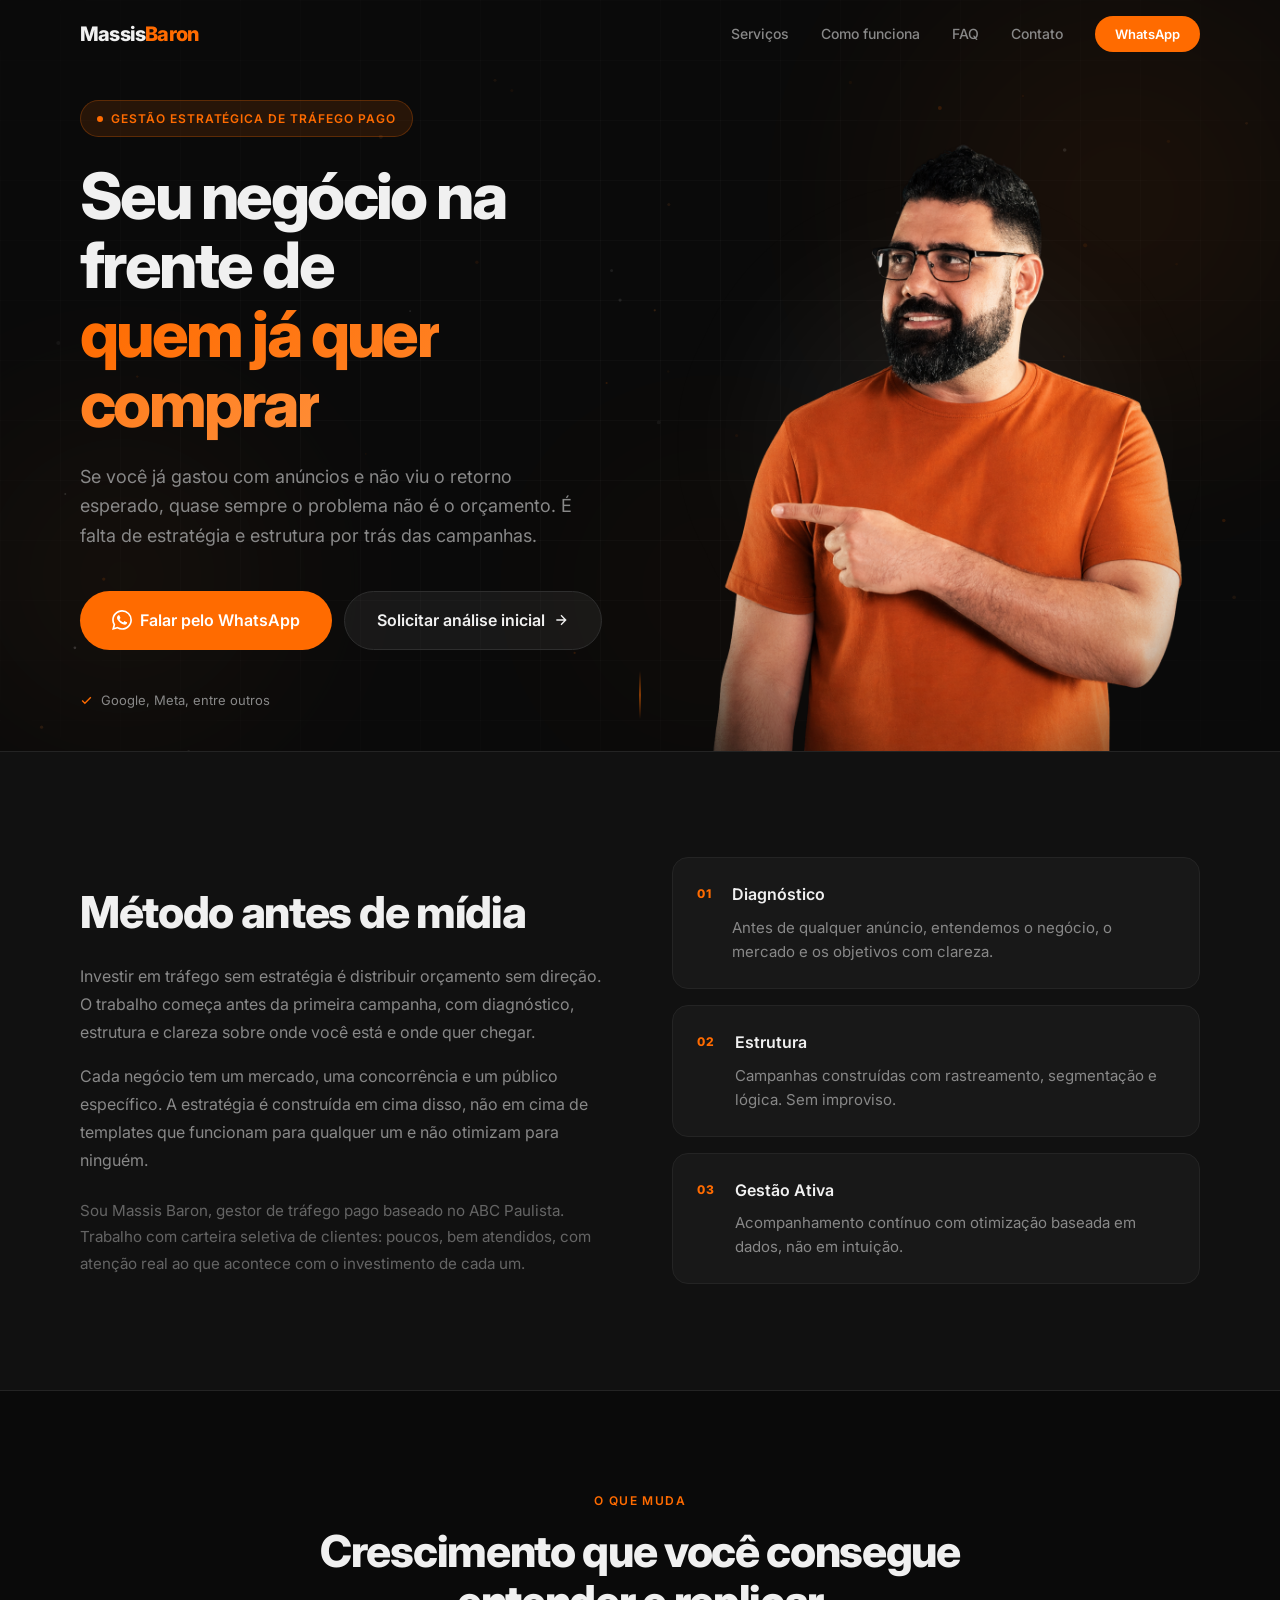
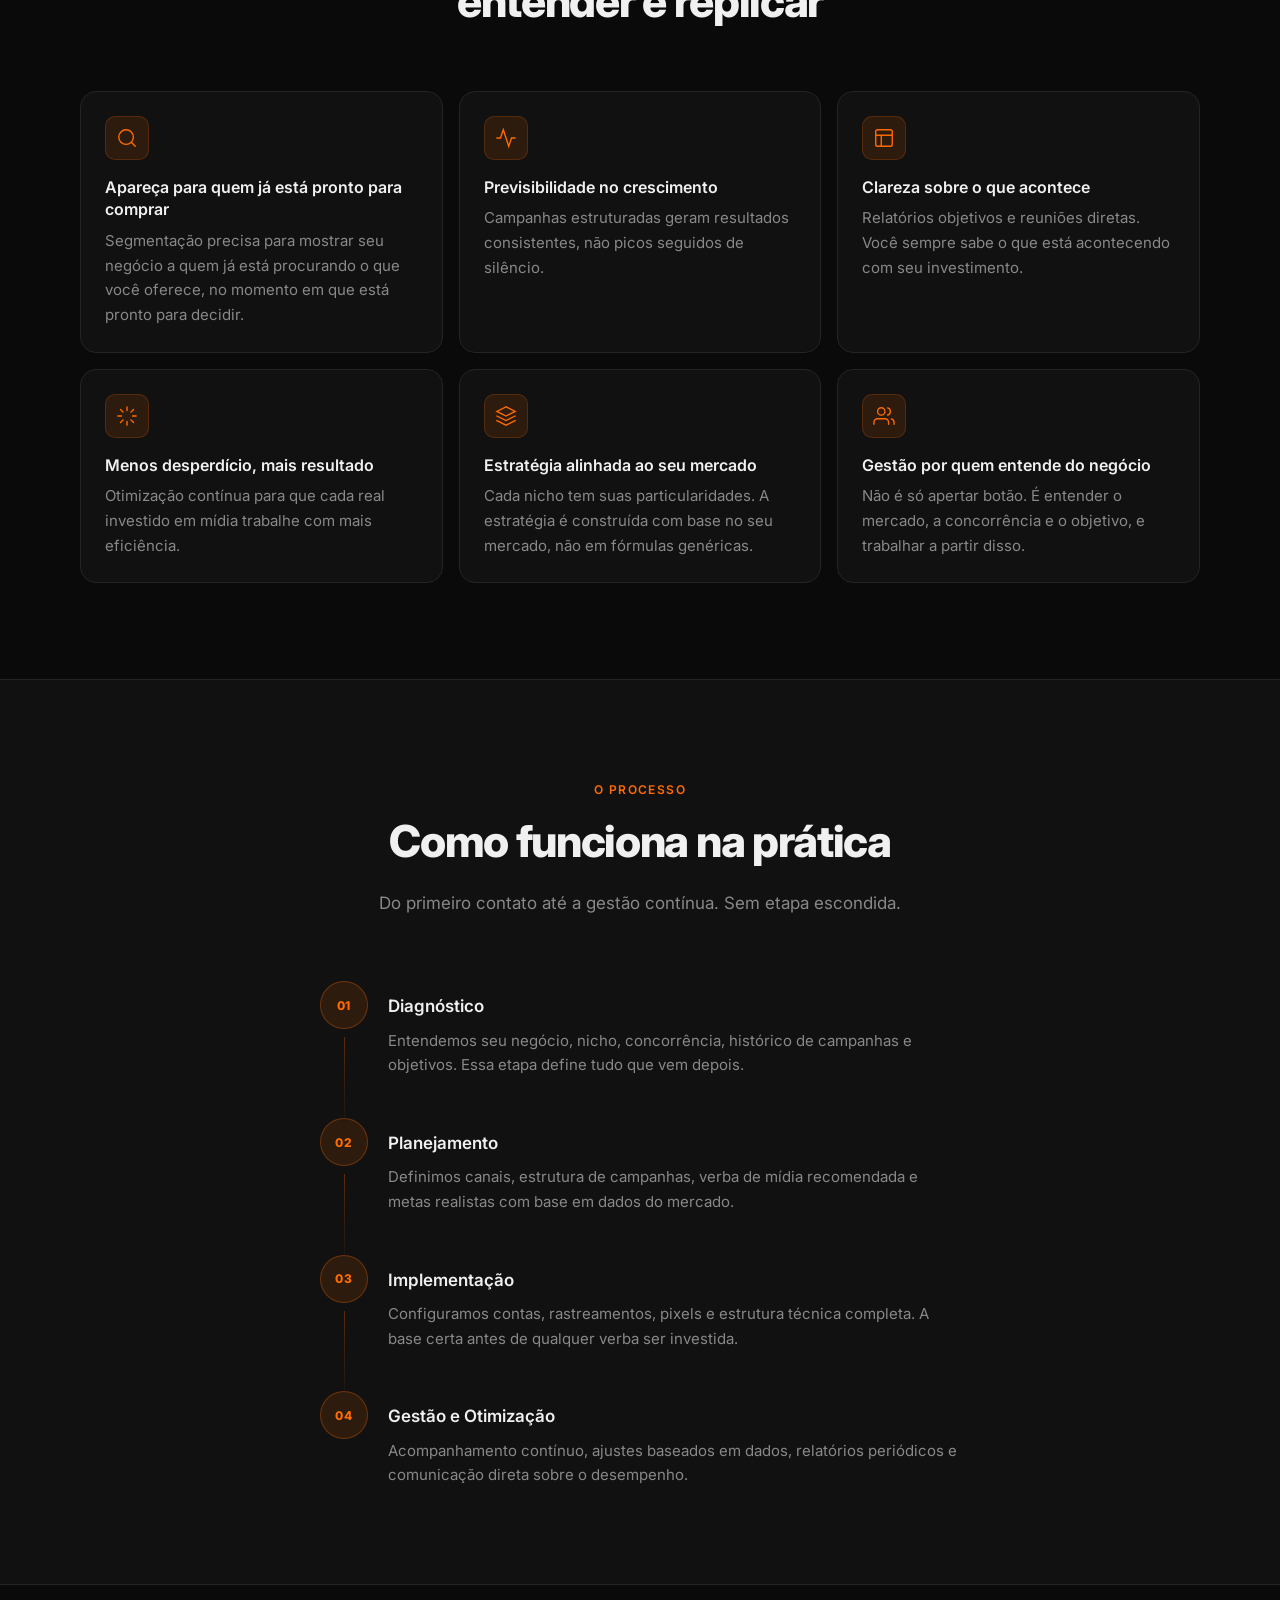
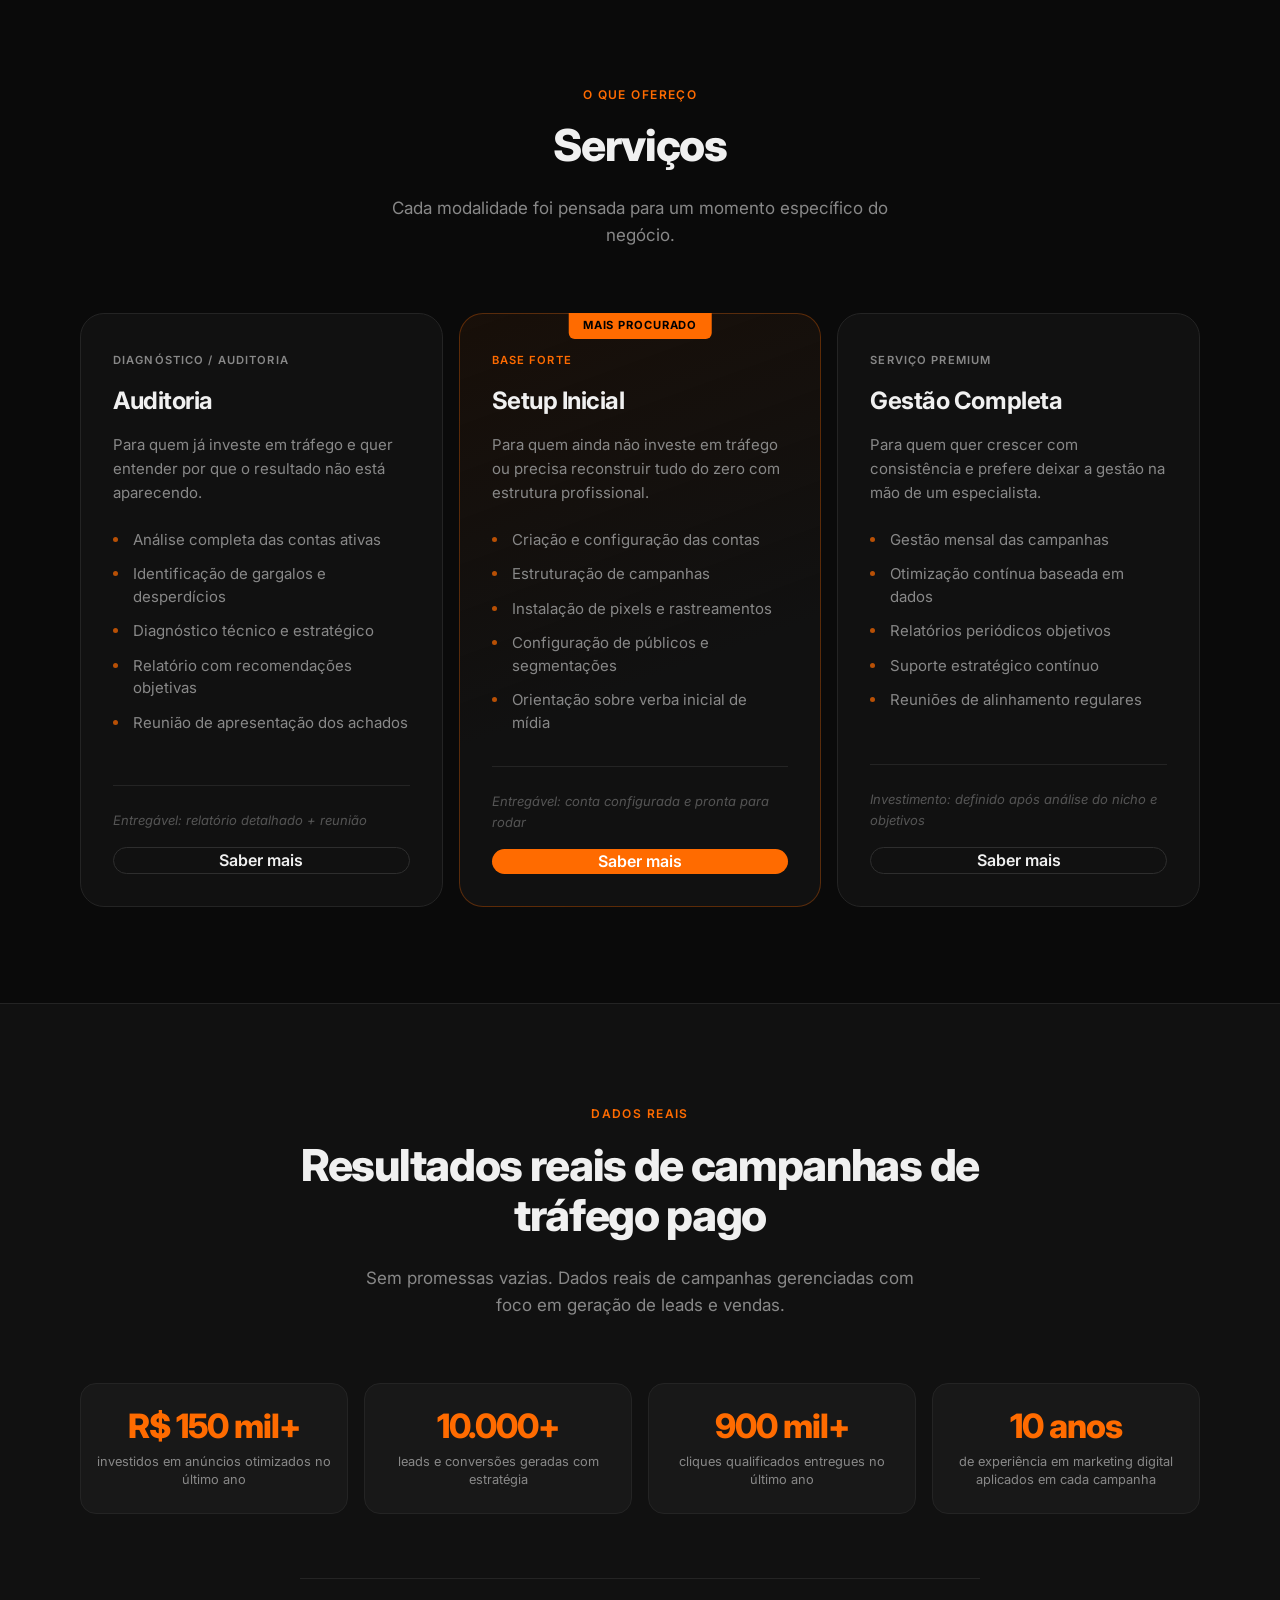
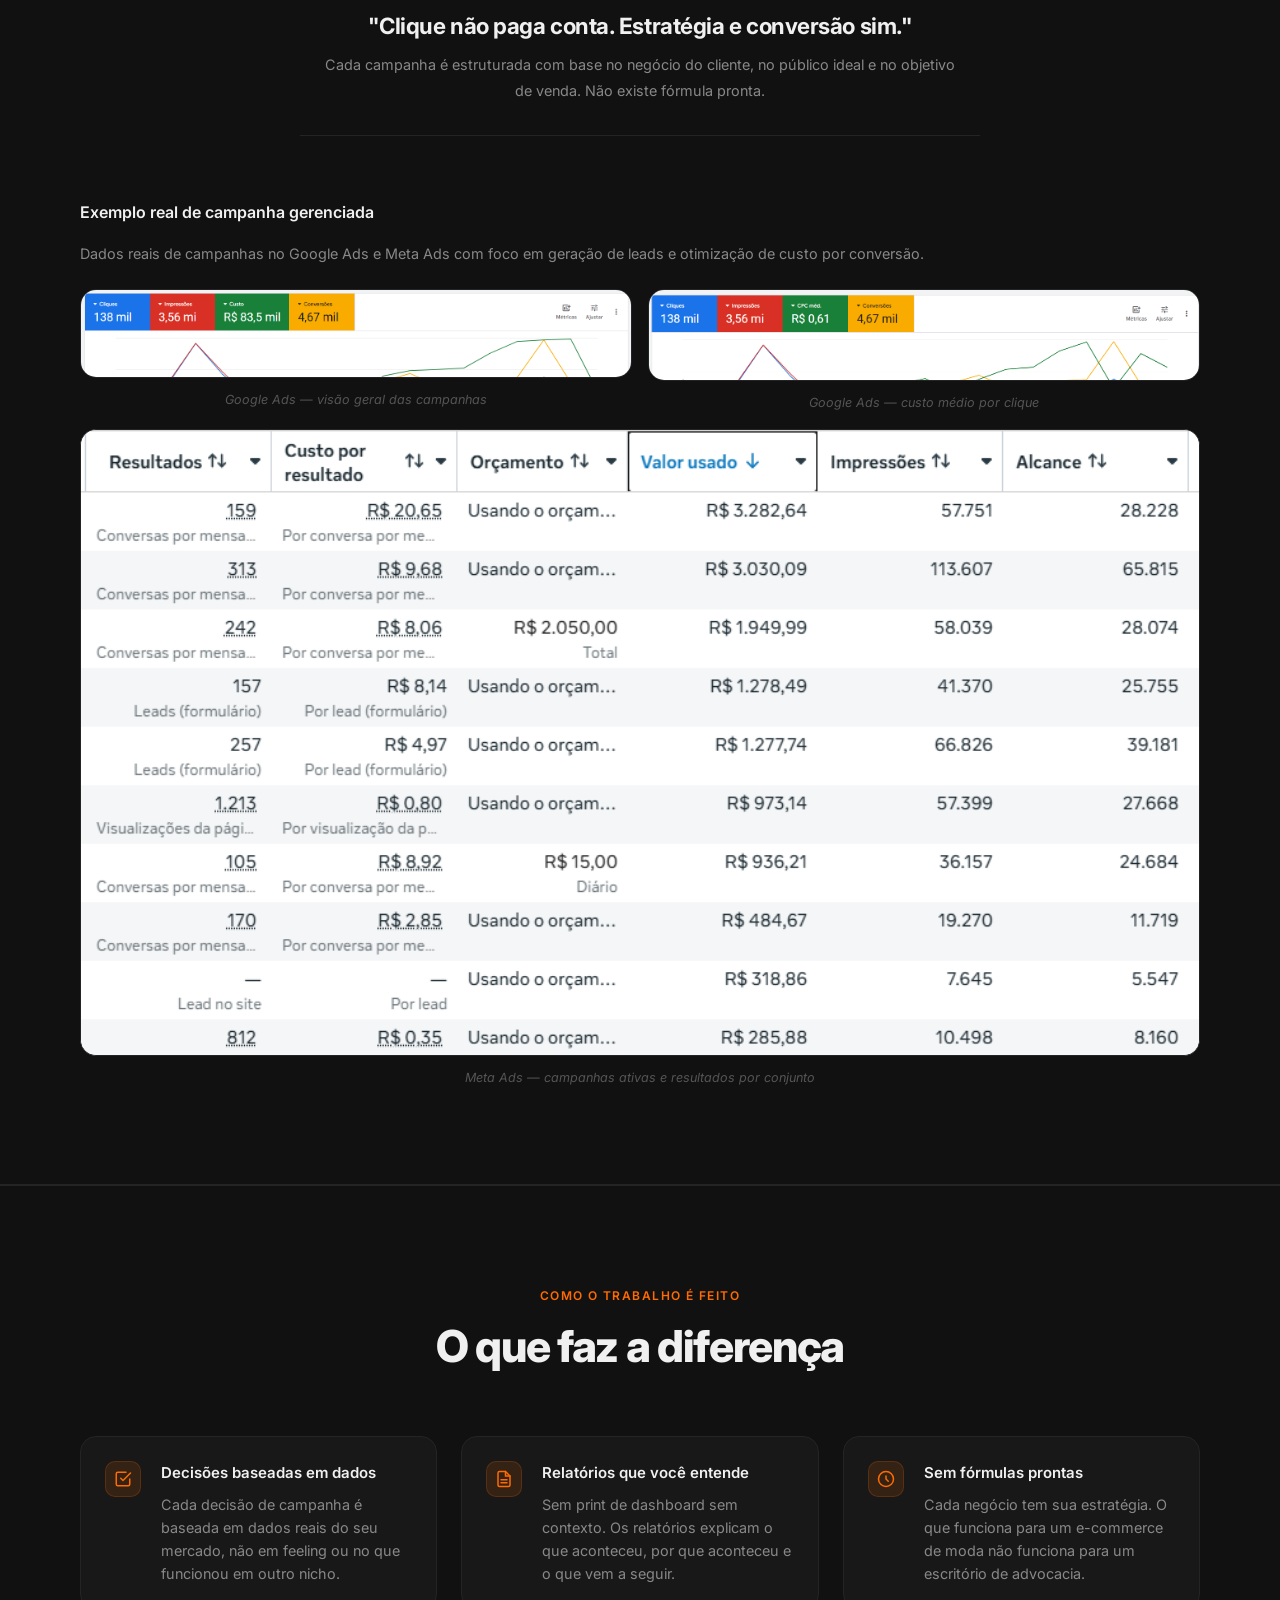
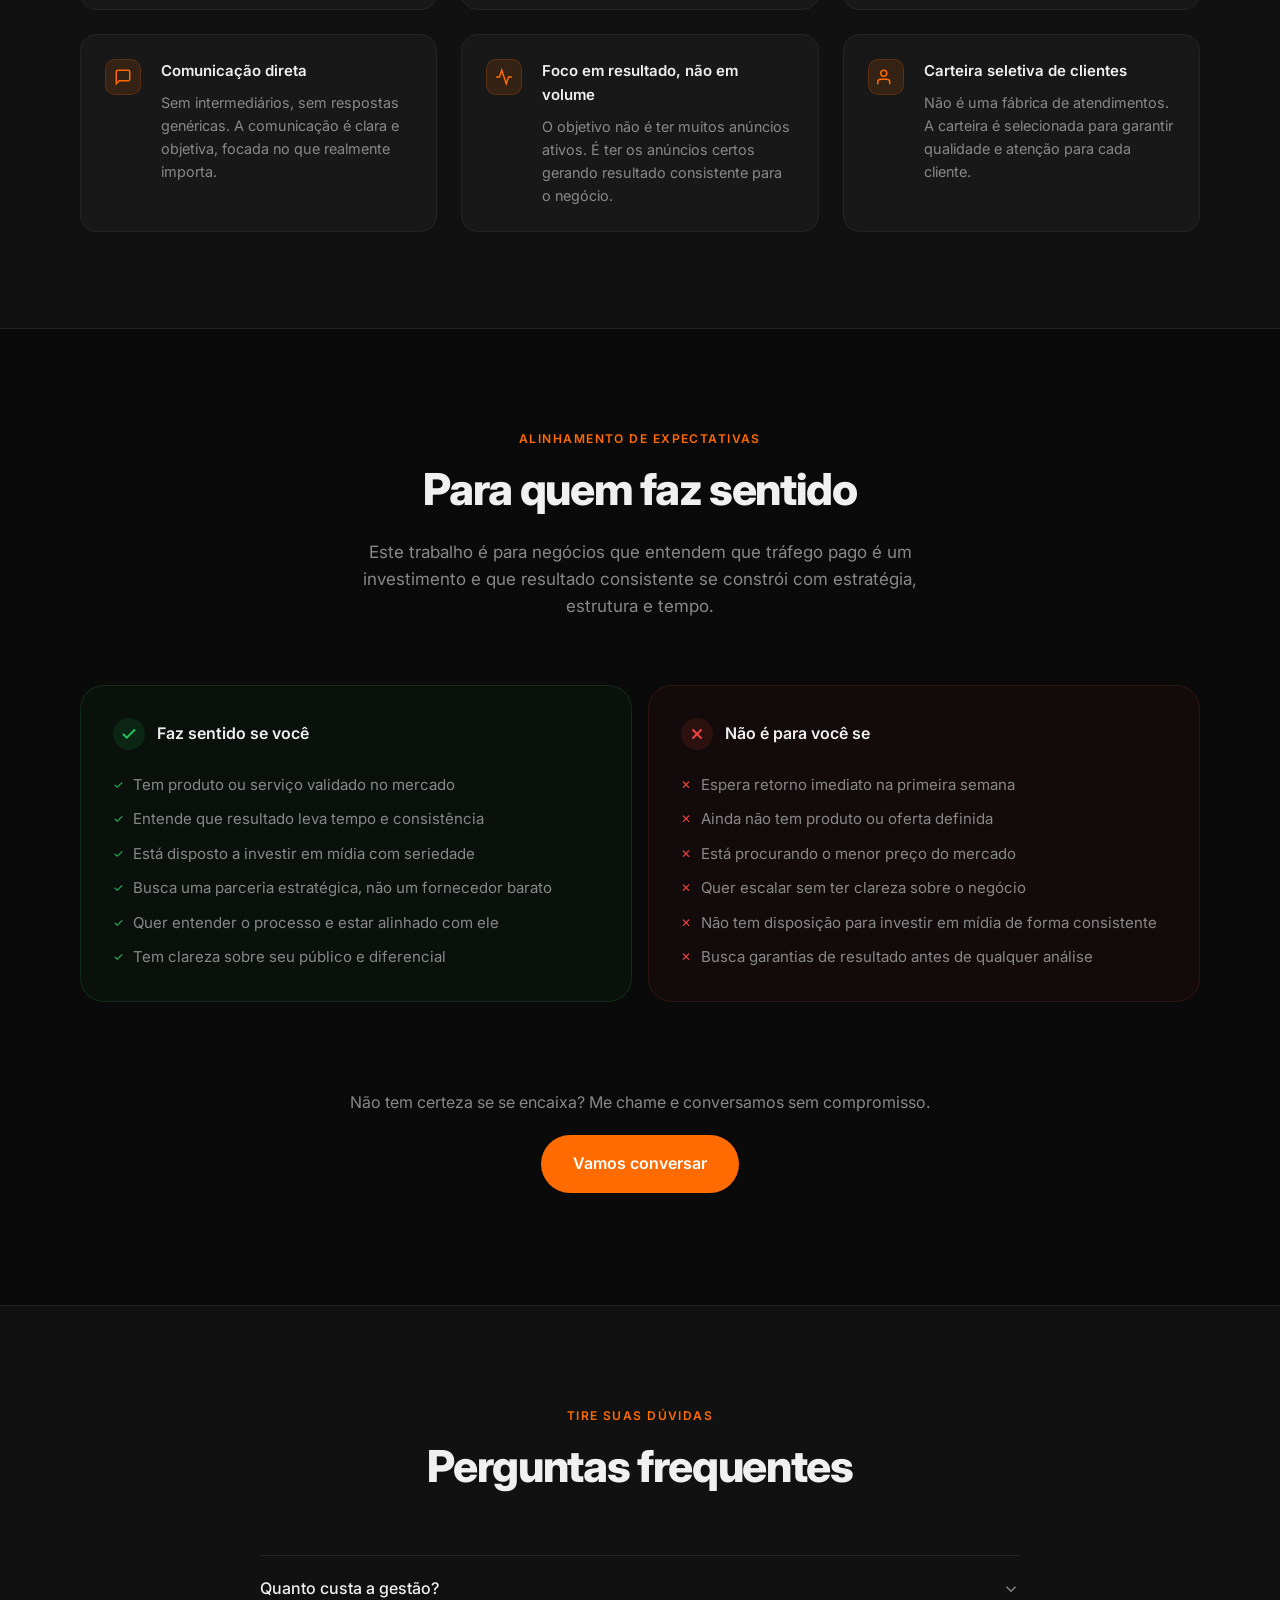
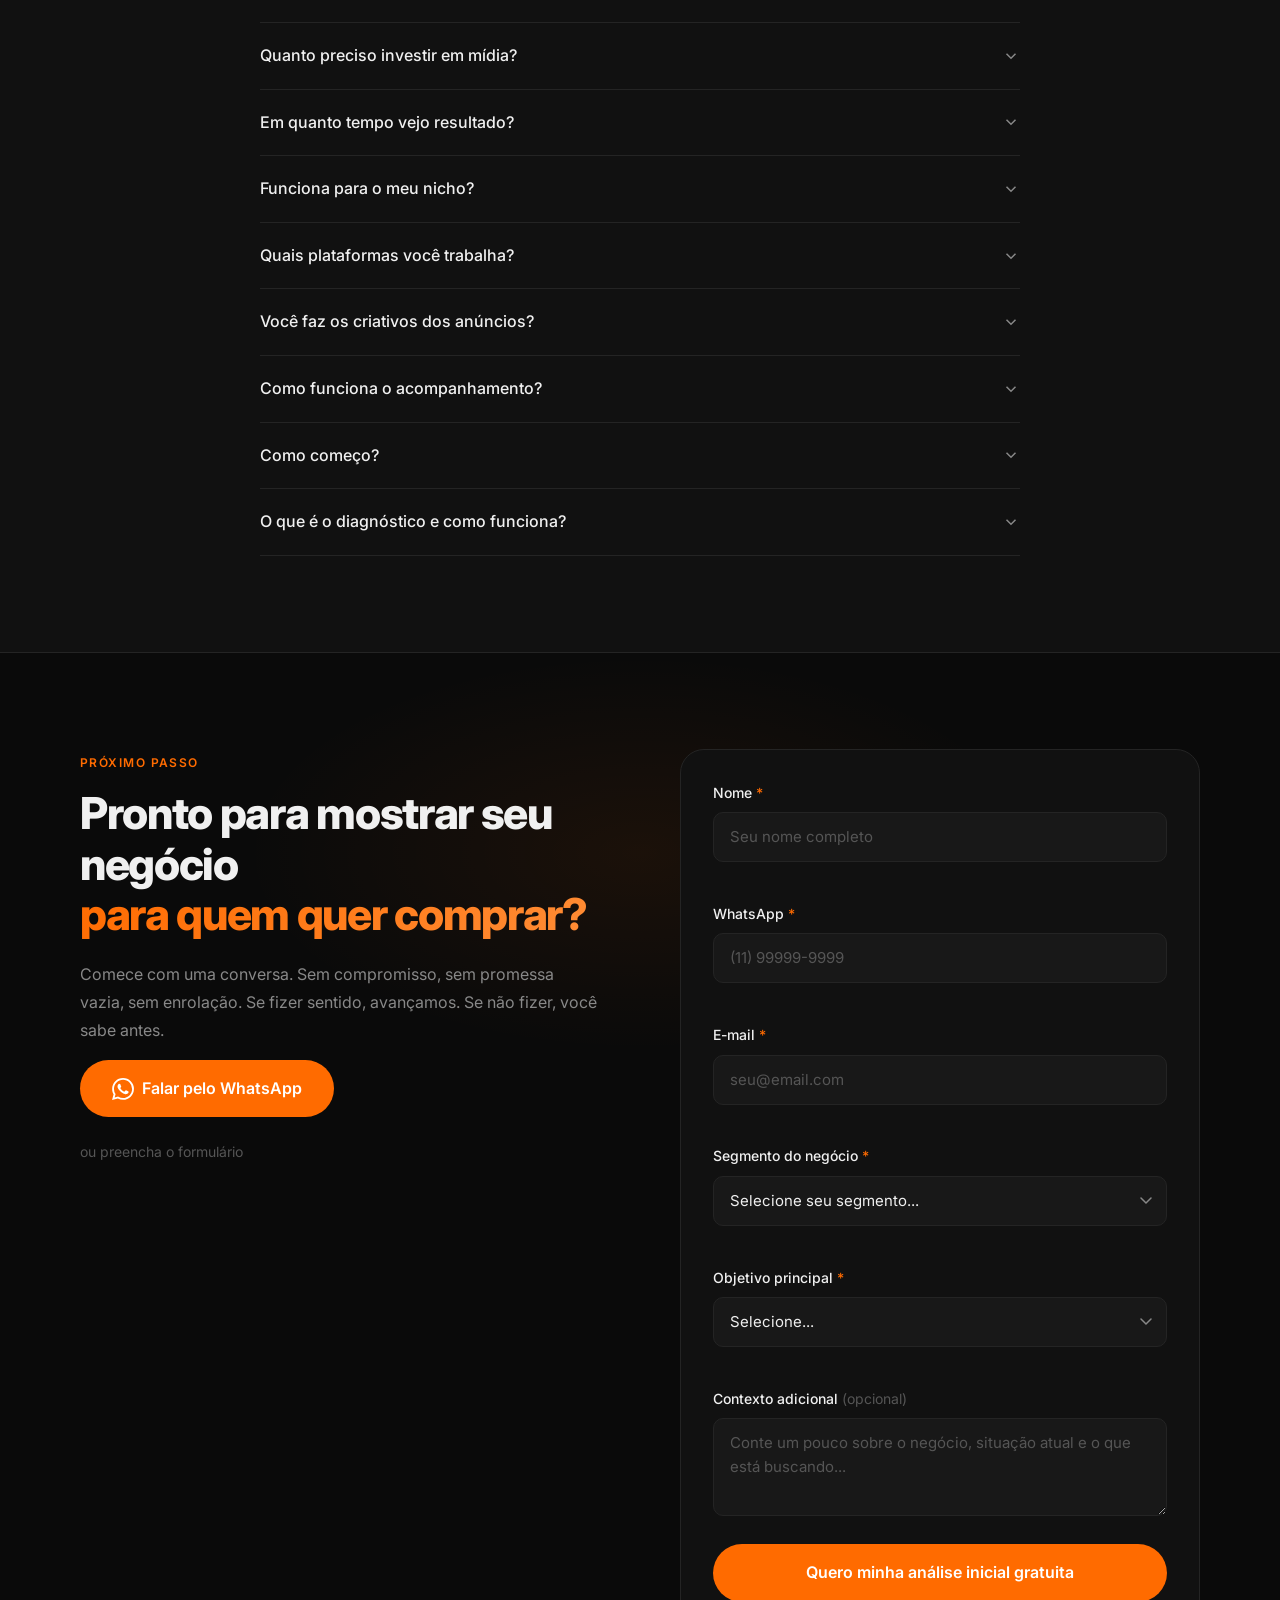
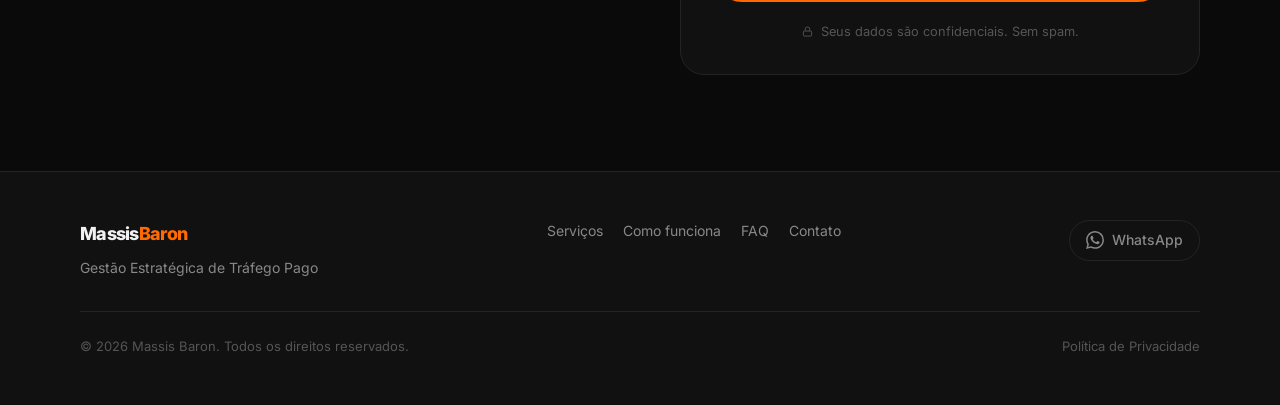
==== commit de17ecfc: "Add files via upload" ====
--- a/index.html
+++ b/index.html
@@ -1,2508 +1,966 @@
 <!DOCTYPE html>
 <html lang="pt-BR">
 <head>
-<meta charset="UTF-8" />
-<meta name="viewport" content="width=device-width, initial-scale=1.0" />
-<meta name="description" content="Massis Baron — Gestão estratégica de tráfego pago para PMEs. Auditoria, setup e gestão completa de campanhas no Google Ads e Meta Ads." />
-<meta name="facebook-domain-verification" content="alsfwae9no2fwus9t12mo4yz8g599n" />
-<link rel="canonical" href="https://publikey.com.br/lp" />
-<link rel="icon" type="image/svg+xml" href="../assets/favicon.svg" />
-<title>Massis Baron — Gestão Estratégica de Tráfego Pago</title>
-
-<!-- Google Tag Manager -->
-<script>(function(w,d,s,l,i){w[l]=w[l]||[];w[l].push({'gtm.start':
-new Date().getTime(),event:'gtm.js'});var f=d.getElementsByTagName(s)[0],
-j=d.createElement(s),dl=l!='dataLayer'?'&l='+l:'';j.async=true;j.src=
-'https://www.googletagmanager.com/gtm.js?id='+i+dl;f.parentNode.insertBefore(j,f);
-})(window,document,'script','dataLayer','GTM-TX3JM85W');</script>
-
-<!-- Microsoft Clarity -->
-<script type="text/javascript">
-  (function(c,l,a,r,i,t,y){
-      c[a]=c[a]||function(){(c[a].q=c[a].q||[]).push(arguments)};
-      t=l.createElement(r);t.async=1;t.src="https://www.clarity.ms/tag/"+i;
-      y=l.getElementsByTagName(r)[0];y.parentNode.insertBefore(t,y);
-  })(window, document, "clarity", "script", "wiai8l693g");
-</script>
-
-<!-- Meta Pixel — instalado via GTM -->
-<link rel="preconnect" href="https://fonts.googleapis.com" />
-<link rel="preconnect" href="https://fonts.gstatic.com" crossorigin />
-<link href="https://fonts.googleapis.com/css2?family=Inter:wght@300;400;500;600;700;800;900&family=Instrument+Serif:ital@0;1&display=swap" rel="stylesheet" />
-<style>
-/* ═══════════════════════════════════════════════════════
-   MASSIS BARON — Landing Page (otimizada)
-═══════════════════════════════════════════════════════ */
-:root {
-  --clr-orange:      #FF6B00;
-  --clr-orange-lt:   #FF8C35;
-  --clr-orange-deep: #E55D00;
-  --clr-orange-dim:  rgba(255, 107, 0, 0.12);
-  --clr-orange-glow: rgba(255, 107, 0, 0.25);
-  --clr-bg:          #0A0A0A;
-  --clr-bg-2:        #060606;
-  --clr-surface:     #111111;
-  --clr-surface-2:   #161616;
-  --clr-surface-3:   #1c1c1c;
-  --clr-border:      #1f1f1f;
-  --clr-border-lt:   #2a2a2a;
-  --clr-text:        #F4F4F4;
-  --clr-text-muted:  #9a9a9a;
-  --clr-text-subtle: #666;
-  --clr-yes:         #22c55e;
-  --clr-no:          #ef4444;
-
-  --font:       'Inter', system-ui, -apple-system, sans-serif;
-  --font-serif: 'Instrument Serif', Georgia, serif;
-
-  --max-w:        1240px;
-  --max-w-narrow: 760px;
-  --header-h: 72px;
-
-  --radius-sm: 6px;
-  --radius-md: 10px;
-  --radius-lg: 16px;
-  --radius-xl: 24px;
-  --radius-full: 9999px;
-
-  --ease:       0.3s ease;
-  --ease-cubic: 0.5s cubic-bezier(0.16, 1, 0.3, 1);
-}
-
-*, *::before, *::after { box-sizing: border-box; margin: 0; padding: 0; }
-html { font-size: 16px; scroll-behavior: smooth; -webkit-text-size-adjust: 100%; }
-body {
-  font-family: var(--font);
-  font-size: 1rem;
-  line-height: 1.6;
-  color: var(--clr-text);
-  background: var(--clr-bg);
-  -webkit-font-smoothing: antialiased;
-  -moz-osx-font-smoothing: grayscale;
-  overflow-x: hidden;
-}
-img, svg { display: block; max-width: 100%; }
-a { color: inherit; text-decoration: none; }
-button { cursor: pointer; border: none; background: none; font: inherit; color: inherit; }
-ul, ol { list-style: none; }
-input, select, textarea { font: inherit; }
-
-:focus-visible { outline: 2px solid var(--clr-orange); outline-offset: 3px; border-radius: 4px; }
-::selection { background: var(--clr-orange); color: #000; }
-
-.container {
-  width: 100%;
-  max-width: var(--max-w);
-  margin-inline: auto;
-  padding-inline: 24px;
-}
-@media (min-width: 768px) { .container { padding-inline: 40px; } }
-
-.text-gradient {
-  background: linear-gradient(135deg, var(--clr-orange) 0%, var(--clr-orange-lt) 100%);
-  -webkit-background-clip: text;
-  -webkit-text-fill-color: transparent;
-  background-clip: text;
-}
-
-.serif { font-family: var(--font-serif); font-weight: 400; font-style: italic; letter-spacing: -0.01em; }
-
-.eyebrow {
-  display: inline-flex;
-  align-items: center;
-  gap: 8px;
-  font-size: 0.72rem;
-  font-weight: 600;
-  letter-spacing: 0.16em;
-  text-transform: uppercase;
-  color: var(--clr-orange);
-}
-.eyebrow::before {
-  content: '';
-  width: 22px; height: 1px;
-  background: var(--clr-orange);
-}
-
-.section-title {
-  font-size: clamp(1.9rem, 4vw, 3rem);
-  font-weight: 800;
-  line-height: 1.08;
-  letter-spacing: -0.035em;
-  color: var(--clr-text);
-}
-.section-desc {
-  font-size: 1.0625rem;
-  color: var(--clr-text-muted);
-  max-width: 580px;
-  line-height: 1.65;
-}
-
-.section-header { max-width: 760px; margin-bottom: 64px; }
-.section-header.center { text-align: center; margin-inline: auto; }
-.section-header.center .section-desc { margin-inline: auto; }
-.section-header > * + * { margin-top: 18px; }
-
-/* ── Reveal ── */
-.reveal { opacity: 0; transform: translateY(20px); transition: opacity 0.7s ease, transform 0.7s cubic-bezier(0.16, 1, 0.3, 1); }
-.reveal.visible { opacity: 1; transform: translateY(0); }
-
-/* ─────────────────────────────────────────────
-   Botões
-───────────────────────────────────────────── */
-.btn {
-  display: inline-flex;
-  align-items: center;
-  justify-content: center;
-  gap: 10px;
-  font-weight: 600;
-  border-radius: var(--radius-full);
-  transition: background var(--ease), color var(--ease), border-color var(--ease), box-shadow var(--ease), transform var(--ease);
-  white-space: nowrap;
-  position: relative;
-  cursor: pointer;
-}
-.btn:active { transform: scale(0.97); }
-
-.btn-sm  { font-size: 0.85rem;  padding: 10px 18px; }
-.btn-md  { font-size: 0.9375rem; padding: 12px 22px; }
-.btn-lg  { font-size: 0.98rem;   padding: 16px 28px; }
-.btn-xl  { font-size: 1.05rem;   padding: 20px 36px; }
-
-.btn-primary {
-  background: var(--clr-orange);
-  color: #fff;
-  box-shadow: 0 1px 0 rgba(255,255,255,0.15) inset, 0 8px 24px -8px var(--clr-orange-glow);
-}
-.btn-primary:hover {
-  background: var(--clr-orange-lt);
-  box-shadow: 0 1px 0 rgba(255,255,255,0.2) inset, 0 12px 36px -6px var(--clr-orange-glow);
-  transform: translateY(-1px);
-}
-
-.btn-ghost {
-  background: rgba(255,255,255,0.04);
-  color: var(--clr-text);
-  border: 1px solid var(--clr-border-lt);
-}
-.btn-ghost:hover { background: rgba(255,255,255,0.08); border-color: rgba(255,255,255,0.18); }
-
-.btn-outline {
-  background: transparent;
-  color: var(--clr-text);
-  border: 1px solid var(--clr-border-lt);
-}
-.btn-outline:hover { border-color: var(--clr-orange); color: var(--clr-orange); }
-
-.btn .btn-arrow { transition: transform var(--ease); }
-.btn:hover .btn-arrow { transform: translateX(3px); }
-
-/* ─────────────────────────────────────────────
-   Header
-───────────────────────────────────────────── */
-.header {
-  position: fixed; inset: 0 0 auto 0;
-  z-index: 100;
-  height: var(--header-h);
-  transition: background var(--ease), backdrop-filter var(--ease), border-color var(--ease);
-}
-.header.scrolled {
-  background: rgba(10,10,10,0.78);
-  backdrop-filter: blur(20px);
-  -webkit-backdrop-filter: blur(20px);
-  border-bottom: 1px solid var(--clr-border);
-}
-.nav {
-  height: 100%;
-  display: flex;
-  align-items: center;
-  gap: 32px;
-}
-.nav-logo { flex-shrink: 0; margin-right: auto; display: flex; align-items: center; gap: 10px; }
-.logo-mark {
-  width: 28px; height: 28px;
-  border-radius: 8px;
-  background: linear-gradient(135deg, var(--clr-orange), var(--clr-orange-deep));
-  display: grid; place-items: center;
-  font-weight: 900;
-  color: #000;
-  font-size: 0.85rem;
-  letter-spacing: -0.04em;
-}
-.logo-text { font-size: 1.05rem; font-weight: 800; letter-spacing: -0.04em; }
-.logo-accent { color: var(--clr-orange); }
-
-.nav-links { display: none; gap: 32px; }
-.nav-link {
-  font-size: 0.875rem;
-  font-weight: 500;
-  color: var(--clr-text-muted);
-  transition: color var(--ease);
-}
-.nav-link:hover { color: var(--clr-text); }
-
-.nav-cta { flex-shrink: 0; }
-.nav-toggle {
-  display: flex; flex-direction: column; gap: 5px;
-  padding: 8px;
-  margin-left: auto;
-}
-.bar { width: 22px; height: 2px; background: var(--clr-text); border-radius: 2px; transition: transform var(--ease), opacity var(--ease); }
-.nav-toggle.open .bar:nth-child(1) { transform: translateY(7px) rotate(45deg); }
-.nav-toggle.open .bar:nth-child(2) { opacity: 0; }
-.nav-toggle.open .bar:nth-child(3) { transform: translateY(-7px) rotate(-45deg); }
-
-.nav-links.open {
-  display: flex;
-  flex-direction: column;
-  position: fixed;
-  inset: var(--header-h) 0 auto 0;
-  background: rgba(10,10,10,0.97);
-  backdrop-filter: blur(20px);
-  padding: 32px 24px 48px;
-  border-bottom: 1px solid var(--clr-border);
-  gap: 0;
-  animation: slideDown 0.25s ease-out;
-}
-.nav-links.open li a {
-  display: block;
-  padding: 16px 0;
-  font-size: 1.125rem;
-  font-weight: 600;
-  color: var(--clr-text);
-  border-bottom: 1px solid var(--clr-border);
-}
-@keyframes slideDown {
-  from { opacity: 0; transform: translateY(-10px); }
-  to   { opacity: 1; transform: translateY(0); }
-}
-@media (min-width: 900px) {
-  .nav-links { display: flex; }
-  .nav-toggle { display: none; }
-}
-
-/* ─────────────────────────────────────────────
-   Hero
-───────────────────────────────────────────── */
-.hero {
-  position: relative;
-  padding-top: calc(var(--header-h) + 32px);
-  padding-bottom: 80px;
-  overflow: hidden;
-  background:
-    radial-gradient(1200px 600px at 80% 0%, rgba(255,107,0,0.10) 0%, transparent 60%),
-    radial-gradient(900px 500px at 0% 30%, rgba(255,107,0,0.05) 0%, transparent 60%),
-    var(--clr-bg);
-}
-/* Hero animated background */
-.hero-anim-bg {
-  position: absolute;
-  inset: 0;
-  pointer-events: none;
-  overflow: hidden;
-  z-index: 0;
-}
-.hero-anim-bg::before {
-  content: '';
-  position: absolute;
-  inset: -20%;
-  background:
-    radial-gradient(circle at 20% 30%, rgba(255,107,0,0.18), transparent 35%),
-    radial-gradient(circle at 80% 70%, rgba(255,107,0,0.12), transparent 40%),
-    radial-gradient(circle at 50% 50%, rgba(255,140,53,0.10), transparent 45%);
-  filter: blur(40px);
-  animation: heroFloat 18s ease-in-out infinite alternate;
-}
-.hero-orb {
-  position: absolute;
-  border-radius: 50%;
-  filter: blur(60px);
-  opacity: 0.45;
-  mix-blend-mode: screen;
-  animation: heroOrb 22s ease-in-out infinite alternate;
-}
-.hero-orb.o1 { width: 380px; height: 380px; left: -8%; top: 10%; background: radial-gradient(circle, rgba(255,107,0,0.55), transparent 70%); animation-duration: 19s; }
-.hero-orb.o2 { width: 460px; height: 460px; right: -10%; top: 25%; background: radial-gradient(circle, rgba(255,140,53,0.40), transparent 70%); animation-duration: 26s; animation-delay: -6s; }
-.hero-orb.o3 { width: 320px; height: 320px; left: 40%; bottom: -10%; background: radial-gradient(circle, rgba(229,93,0,0.45), transparent 70%); animation-duration: 23s; animation-delay: -12s; }
-@keyframes heroFloat {
-  0%   { transform: translate(0, 0) scale(1); }
-  100% { transform: translate(3%, -2%) scale(1.06); }
-}
-@keyframes heroOrb {
-  0%   { transform: translate(0, 0) scale(1); }
-  50%  { transform: translate(20px, -30px) scale(1.08); }
-  100% { transform: translate(-15px, 25px) scale(0.95); }
-}
-.hero-grid-anim {
-  position: absolute;
-  inset: 0;
-  background-image:
-    linear-gradient(rgba(255,255,255,0.022) 1px, transparent 1px),
-    linear-gradient(90deg, rgba(255,255,255,0.022) 1px, transparent 1px);
-  background-size: 64px 64px;
-  mask-image: radial-gradient(ellipse 80% 70% at 50% 40%, black 30%, transparent 100%);
-  -webkit-mask-image: radial-gradient(ellipse 80% 70% at 50% 40%, black 30%, transparent 100%);
-  animation: gridShift 30s linear infinite;
-}
-@keyframes gridShift {
-  0%   { background-position: 0 0, 0 0; }
-  100% { background-position: 64px 64px, 64px 64px; }
-}
-.hero .container { position: relative; z-index: 1; }
-@media (prefers-reduced-motion: reduce) {
-  .hero-orb, .hero-anim-bg::before, .hero-grid-anim { animation: none; }
-}
-
-.hero-content {
-  position: relative;
-  display: grid;
-  grid-template-columns: 1fr;
-  gap: 56px;
-  align-items: center;
-}
-@media (min-width: 980px) {
-  .hero-content {
-    grid-template-columns: 1.15fr 0.85fr;
-    gap: 72px;
-    align-items: center;
+  <meta charset="UTF-8" />
+  <meta name="viewport" content="width=device-width, initial-scale=1.0" />
+  <meta name="description" content="Massis Baron — Gestão estratégica de tráfego pago para PMEs. Auditoria, setup e gestão completa de campanhas no Google Ads e Meta Ads. Mostre seu negócio para quem já quer comprar." />
+  <meta name="keywords" content="tráfego pago, gestão de tráfego, Google Ads, Meta Ads, Facebook Ads, Instagram Ads, consultoria tráfego pago, Massis Baron, agência tráfego pago" />
+  <meta name="author" content="Massis Baron" />
+  <meta name="robots" content="index, follow" />
+  <meta name="theme-color" content="#0A0A0A" />
+  <meta name="facebook-domain-verification" content="alsfwae9no2fwus9t12mo4yz8g599n" />
+
+  <!-- Open Graph -->
+  <meta property="og:type" content="website" />
+  <meta property="og:title" content="Massis Baron — Gestão Estratégica de Tráfego Pago" />
+  <meta property="og:description" content="Mostre seu negócio para as pessoas certas no momento em que elas estão buscando. Estratégia, estrutura e gestão profissional de tráfego pago." />
+  <meta property="og:url" content="https://publikey.com.br" />
+  <meta property="og:image" content="assets/og-image.jpg" />
+  <meta property="og:locale" content="pt_BR" />
+
+  <!-- Twitter Card -->
+  <meta name="twitter:card" content="summary_large_image" />
+  <meta name="twitter:title" content="Massis Baron — Tráfego Pago Estratégico" />
+  <meta name="twitter:description" content="Gestão profissional de tráfego pago para PMEs que levam crescimento a sério." />
+  <meta name="twitter:image" content="assets/og-image.jpg" />
+
+  <link rel="canonical" href="https://publikey.com.br" />
+
+  <!-- Favicon -->
+  <link rel="icon" type="image/svg+xml" href="assets/favicon.svg" />
+
+  <!-- Google Fonts -->
+  <link rel="preconnect" href="https://fonts.googleapis.com" />
+  <link rel="preconnect" href="https://fonts.gstatic.com" crossorigin />
+  <link href="https://fonts.googleapis.com/css2?family=Inter:wght@300;400;500;600;700;800&display=swap" rel="stylesheet" />
+
+  <!-- CSS -->
+  <link rel="stylesheet" href="style.css" />
+
+  <title>Massis Baron — Gestão Estratégica de Tráfego Pago</title>
+
+  <!-- JSON-LD Structured Data -->
+  <script type="application/ld+json">
+  {
+    "@context": "https://schema.org",
+    "@type": "ProfessionalService",
+    "name": "Massis Baron",
+    "description": "Gestão estratégica de tráfego pago para PMEs — auditoria, setup e gestão completa de campanhas no Google Ads e Meta Ads.",
+    "serviceType": ["Gestão de Tráfego Pago", "Google Ads", "Meta Ads", "Consultoria de Marketing Digital"],
+    "areaServed": { "@type": "Country", "name": "Brasil" },
+    "url": "https://publikey.com.br",
+    "contactPoint": {
+      "@type": "ContactPoint",
+      "contactType": "customer service",
+      "availableLanguage": "Portuguese"
+    }
   }
-}
-
-.hero-text { max-width: 640px; }
-
-.hero-badge {
-  display: inline-flex;
-  align-items: center;
-  gap: 10px;
-  font-size: 0.78rem;
-  font-weight: 600;
-  letter-spacing: 0.04em;
-  color: var(--clr-text-muted);
-  background: rgba(255,255,255,0.03);
-  border: 1px solid var(--clr-border-lt);
-  padding: 8px 14px 8px 10px;
-  border-radius: var(--radius-full);
-  margin-bottom: 28px;
-}
-.hero-badge .dot {
-  width: 7px; height: 7px;
-  border-radius: 50%;
-  background: var(--clr-yes);
-  box-shadow: 0 0 0 4px rgba(34,197,94,0.18);
-  animation: pulse 2s ease-in-out infinite;
-}
-@keyframes pulse {
-  0%, 100% { opacity: 1; transform: scale(1); }
-  50%      { opacity: 0.6; transform: scale(0.85); }
-}
-.hero-badge strong { color: var(--clr-text); font-weight: 600; }
-
-.hero-headline {
-  font-size: clamp(2.2rem, 5.6vw, 4.4rem);
-  font-weight: 800;
-  line-height: 1.02;
-  letter-spacing: -0.045em;
-  color: var(--clr-text);
-  margin-bottom: 24px;
-}
-.hero-headline .accent { color: var(--clr-orange); }
-.hero-headline .serif { display: inline-block; font-weight: 400; }
-
-.hero-sub {
-  font-size: clamp(1rem, 1.6vw, 1.18rem);
-  color: var(--clr-text-muted);
-  line-height: 1.6;
-  margin-bottom: 36px;
-  max-width: 540px;
-}
-.hero-sub strong { color: var(--clr-text); font-weight: 500; }
-
-.hero-ctas {
-  display: flex;
-  flex-wrap: wrap;
-  gap: 12px;
-  margin-bottom: 36px;
-}
-
-.hero-trust-row {
-  display: flex;
-  flex-wrap: wrap;
-  align-items: center;
-  gap: 24px;
-  padding-top: 28px;
-  border-top: 1px solid var(--clr-border);
-}
-.hero-trust-stat { display: flex; flex-direction: column; gap: 2px; }
-.hero-trust-stat .num {
-  font-size: 1.4rem;
-  font-weight: 800;
-  letter-spacing: -0.02em;
-  color: var(--clr-text);
-  font-feature-settings: "tnum";
-}
-.hero-trust-stat .num .accent { color: var(--clr-orange); }
-.hero-trust-stat .lbl {
-  font-size: 0.74rem;
-  color: var(--clr-text-subtle);
-  letter-spacing: 0.04em;
-  text-transform: uppercase;
-  font-weight: 500;
-}
-
-/* Hero visual — placeholder card */
-.hero-visual {
-  position: relative;
-  aspect-ratio: 4 / 5;
-  max-width: 440px;
-  width: 100%;
-  margin-inline: auto;
-  border-radius: var(--radius-xl);
-  background:
-    linear-gradient(160deg, rgba(255,107,0,0.18) 0%, rgba(255,107,0,0.02) 50%, transparent 100%),
-    repeating-linear-gradient(45deg, rgba(255,255,255,0.018) 0 12px, rgba(255,255,255,0.04) 12px 13px),
-    var(--clr-surface-2);
-  border: 1px solid var(--clr-border-lt);
-  overflow: hidden;
-  box-shadow: 0 30px 80px -20px rgba(255,107,0,0.18), 0 1px 0 rgba(255,255,255,0.05) inset;
-}
-.hero-visual::after {
-  content: '';
-  position: absolute;
-  inset: -1px;
-  border-radius: inherit;
-  pointer-events: none;
-  background: linear-gradient(180deg, rgba(255,255,255,0.06) 0%, transparent 30%);
-}
-.hero-photo-img {
-  position: absolute;
-  inset: 0;
-  width: 100%;
-  height: 100%;
-  object-fit: cover;
-  object-position: top center;
-  border-radius: inherit;
-}
-.hero-photo-card {
-  position: relative;
-  z-index: 2;
-  background: linear-gradient(180deg, rgba(0,0,0,0.6), rgba(0,0,0,0.92));
-  border: 1px solid var(--clr-border-lt);
-  border-radius: var(--radius-lg);
-  padding: 18px 20px;
-  backdrop-filter: blur(8px);
-}
-.hero-photo-card .label {
-  font-size: 0.72rem;
-  letter-spacing: 0.16em;
-  text-transform: uppercase;
-  color: var(--clr-orange);
-  font-weight: 600;
-  margin-bottom: 8px;
-}
-.hero-photo-card .name {
-  font-size: 1.2rem;
-  font-weight: 700;
-  letter-spacing: -0.02em;
-  color: var(--clr-text);
-}
-.hero-photo-card .role {
-  font-size: 0.85rem;
-  color: var(--clr-text-muted);
-  margin-top: 2px;
-}
-
-.hero-visual-floater {
-  position: absolute;
-  background: rgba(15,15,15,0.92);
-  backdrop-filter: blur(12px);
-  border: 1px solid var(--clr-border-lt);
-  border-radius: var(--radius-lg);
-  padding: 14px 18px;
-  display: flex;
-  align-items: center;
-  gap: 12px;
-  box-shadow: 0 16px 40px -12px rgba(0,0,0,0.6);
-  font-size: 0.85rem;
-  z-index: 3;
-}
-.hero-visual-floater--top { top: 32px; right: -12px; }
-.hero-visual-floater--bot { bottom: 96px; left: -16px; }
-.hero-visual-floater .ico {
-  width: 32px; height: 32px;
-  border-radius: 8px;
-  background: var(--clr-orange-dim);
-  border: 1px solid rgba(255,107,0,0.3);
-  display: grid; place-items: center;
-  color: var(--clr-orange);
-  flex-shrink: 0;
-}
-.hero-visual-floater .lbl { font-size: 0.7rem; color: var(--clr-text-subtle); text-transform: uppercase; letter-spacing: 0.08em; }
-.hero-visual-floater .val { font-size: 1.05rem; font-weight: 700; letter-spacing: -0.02em; color: var(--clr-text); font-feature-settings: "tnum"; }
-
-@media (max-width: 720px) {
-  .hero-visual-floater--top { right: 6px; top: 16px; }
-  .hero-visual-floater--bot { left: 6px; bottom: 110px; }
-  .hero-visual-floater { padding: 10px 14px; font-size: 0.78rem; }
-  .hero-visual-floater .val { font-size: 0.92rem; }
-  .hero-visual { max-width: 360px; }
-}
-
-/* Logos / plataformas strip */
-.logos-strip {
-  border-top: 1px solid var(--clr-border);
-  border-bottom: 1px solid var(--clr-border);
-  padding: 28px 0;
-  background: var(--clr-bg-2);
-}
-.logos-inner {
-  display: flex;
-  flex-wrap: wrap;
-  align-items: center;
-  justify-content: center;
-  gap: 28px 48px;
-}
-.logos-label {
-  font-size: 0.72rem;
-  letter-spacing: 0.18em;
-  text-transform: uppercase;
-  color: var(--clr-text-subtle);
-  font-weight: 600;
-}
-.logo-pill {
-  display: inline-flex;
-  align-items: center;
-  gap: 8px;
-  font-size: 0.92rem;
-  font-weight: 600;
-  color: var(--clr-text-muted);
-  letter-spacing: -0.01em;
-  opacity: 0.85;
-  transition: color var(--ease), opacity var(--ease);
-}
-.logo-pill:hover { color: var(--clr-text); opacity: 1; }
-.logo-pill svg { color: var(--clr-text); }
-
-/* ─────────────────────────────────────────────
-   Section base
-───────────────────────────────────────────── */
-section { position: relative; }
-.section-pad { padding: 96px 0; }
-.section-pad-lg { padding: 120px 0; }
-.section-alt { background: var(--clr-surface); border-top: 1px solid var(--clr-border); border-bottom: 1px solid var(--clr-border); }
-.section-deep { background: var(--clr-bg-2); }
-
-/* ─────────────────────────────────────────────
-   Problema / Diagnóstico
-───────────────────────────────────────────── */
-.problem-grid {
-  display: grid;
-  grid-template-columns: 1fr;
-  gap: 48px;
-  align-items: start;
-}
-@media (min-width: 900px) {
-  .problem-grid { grid-template-columns: 1fr 1fr; gap: 80px; align-items: center; }
-}
-
-.problem-list {
-  display: flex;
-  flex-direction: column;
-  gap: 4px;
-  margin-top: 28px;
-}
-.problem-item {
-  display: flex;
-  align-items: flex-start;
-  gap: 16px;
-  padding: 18px 0;
-  border-top: 1px solid var(--clr-border);
-  font-size: 1rem;
-  color: var(--clr-text);
-  line-height: 1.55;
-}
-.problem-item:last-child { border-bottom: 1px solid var(--clr-border); }
-.problem-item .num {
-  flex-shrink: 0;
-  font-family: 'JetBrains Mono', ui-monospace, monospace;
-  font-size: 0.78rem;
-  color: var(--clr-orange);
-  font-weight: 600;
-  padding-top: 3px;
-  letter-spacing: 0.04em;
-  width: 24px;
-}
-.problem-item .txt strong { color: var(--clr-text); font-weight: 600; }
-.problem-item .txt span { display: block; font-size: 0.92rem; color: var(--clr-text-muted); margin-top: 4px; line-height: 1.55; }
-
-.problem-photo-stack { display: flex; flex-direction: column; gap: 20px; }
-.callout-photo {
-  position: relative;
-  width: 100%;
-  aspect-ratio: 4 / 3;
-  border-radius: var(--radius-xl);
-  background:
-    linear-gradient(160deg, rgba(255,107,0,0.18) 0%, rgba(255,107,0,0.02) 60%),
-    repeating-linear-gradient(45deg, rgba(255,255,255,0.018) 0 12px, rgba(255,255,255,0.04) 12px 13px),
-    var(--clr-surface-2);
-  border: 1px solid var(--clr-border-lt);
-  overflow: hidden;
-}
-.callout-photo .ph-tag {
-  position: absolute;
-  top: 14px; left: 14px;
-  font-family: 'JetBrains Mono', ui-monospace, monospace;
-  font-size: 0.68rem;
-  letter-spacing: 0.06em;
-  color: var(--clr-text-subtle);
-  background: rgba(0,0,0,0.4);
-  border: 1px solid var(--clr-border-lt);
-  padding: 4px 10px;
-  border-radius: var(--radius-sm);
-  text-transform: uppercase;
-  z-index: 2;
-}
-.callout-photo .ph-figure {
-  position: absolute;
-  inset: 0;
-  display: grid;
-  place-items: center;
-  opacity: 0.18;
-}
-.callout-photo .ph-figure svg { width: 50%; height: 50%; color: var(--clr-orange); }
-.problem-callout {
-  background:
-    linear-gradient(160deg, rgba(255,107,0,0.08), rgba(255,107,0,0.02) 60%),
-    var(--clr-surface);
-  border: 1px solid rgba(255,107,0,0.18);
-  border-radius: var(--radius-xl);
-  padding: 36px;
-  position: relative;
-}
-.problem-callout::before {
-  content: '"';
-  position: absolute;
-  top: 8px; left: 24px;
-  font-family: var(--font-serif);
-  font-size: 7rem;
-  line-height: 1;
-  color: var(--clr-orange);
-  opacity: 0.25;
-}
-.problem-callout p {
-  font-family: var(--font-serif);
-  font-size: clamp(1.4rem, 2.6vw, 1.85rem);
-  line-height: 1.25;
-  letter-spacing: -0.015em;
-  color: var(--clr-text);
-  position: relative;
-  margin-top: 32px;
-}
-.problem-callout cite {
-  display: block;
-  margin-top: 24px;
-  padding-top: 20px;
-  border-top: 1px solid var(--clr-border);
-  font-style: normal;
-  font-size: 0.85rem;
-  color: var(--clr-text-muted);
-}
-.problem-callout cite strong { color: var(--clr-text); font-weight: 600; display: block; }
-
-/* ─────────────────────────────────────────────
-   Method / 3 pilares
-───────────────────────────────────────────── */
-.pillars {
-  display: grid;
-  grid-template-columns: 1fr;
-  gap: 16px;
-  counter-reset: pillar;
-}
-@media (min-width: 760px) { .pillars { grid-template-columns: repeat(3, 1fr); } }
-
-.pillar {
-  background: var(--clr-surface);
-  border: 1px solid var(--clr-border);
-  border-radius: var(--radius-xl);
-  padding: 36px 28px;
-  position: relative;
-  counter-increment: pillar;
-  transition: border-color var(--ease), transform var(--ease);
-}
-.pillar:hover { border-color: var(--clr-border-lt); transform: translateY(-3px); }
-.pillar::before {
-  content: counter(pillar, decimal-leading-zero);
-  display: block;
-  font-family: 'JetBrains Mono', ui-monospace, monospace;
-  font-size: 0.74rem;
-  color: var(--clr-orange);
-  font-weight: 600;
-  letter-spacing: 0.08em;
-  margin-bottom: 28px;
-}
-.pillar h3 {
-  font-size: 1.25rem;
-  font-weight: 700;
-  color: var(--clr-text);
-  letter-spacing: -0.02em;
-  margin-bottom: 12px;
-}
-.pillar p {
-  font-size: 0.95rem;
-  color: var(--clr-text-muted);
-  line-height: 1.65;
-}
-
-/* ─────────────────────────────────────────────
-   Resultados / métricas
-───────────────────────────────────────────── */
-.metrics {
-  display: grid;
-  grid-template-columns: repeat(2, 1fr);
-  gap: 1px;
-  background: var(--clr-border);
-  border: 1px solid var(--clr-border);
-  border-radius: var(--radius-xl);
-  overflow: hidden;
-  margin-bottom: 64px;
-}
-@media (min-width: 760px) { .metrics { grid-template-columns: repeat(4, 1fr); } }
-.metric {
-  background: var(--clr-bg);
-  padding: 36px 24px;
-  text-align: left;
-}
-.metric-value {
-  font-size: clamp(1.7rem, 3.4vw, 2.4rem);
-  font-weight: 800;
-  letter-spacing: -0.035em;
-  color: var(--clr-text);
-  line-height: 1;
-  font-feature-settings: "tnum";
-  margin-bottom: 10px;
-}
-.metric-value .accent { color: var(--clr-orange); }
-.metric-label {
-  font-size: 0.85rem;
-  color: var(--clr-text-muted);
-  line-height: 1.45;
-}
-
-.results-prints {
-  display: grid;
-  grid-template-columns: 1fr;
-  gap: 16px;
-}
-@media (min-width: 760px) {
-  .results-prints { grid-template-columns: 1fr 1fr; }
-  .print-card.wide { grid-column: 1 / -1; }
-}
-.print-card {
-  background: var(--clr-surface);
-  border: 1px solid var(--clr-border);
-  border-radius: var(--radius-lg);
-  padding: 16px;
-  transition: border-color var(--ease);
-}
-.print-card:hover { border-color: var(--clr-border-lt); }
-.print-img-wrap {
-  aspect-ratio: 16 / 10;
-  background:
-    repeating-linear-gradient(45deg, rgba(255,255,255,0.02) 0 12px, rgba(255,255,255,0.05) 12px 13px),
-    #141414;
-  border-radius: var(--radius-md);
-  display: grid;
-  place-items: center;
-  position: relative;
-  overflow: hidden;
-}
-.print-card.wide .print-img-wrap { aspect-ratio: 21 / 8; }
-.print-img-wrap .ph {
-  font-family: 'JetBrains Mono', ui-monospace, monospace;
-  font-size: 0.78rem;
-  color: var(--clr-text-subtle);
-  letter-spacing: 0.04em;
-}
-.print-img-wrap .stat {
-  position: absolute;
-  display: flex;
-  flex-direction: column;
-  gap: 2px;
-}
-.print-img-wrap .stat .v {
-  font-size: 1.6rem;
-  font-weight: 800;
-  letter-spacing: -0.03em;
-  color: var(--clr-orange);
-  font-feature-settings: "tnum";
-}
-.print-img-wrap .stat .l {
-  font-size: 0.72rem;
-  color: var(--clr-text-muted);
-  letter-spacing: 0.06em;
-  text-transform: uppercase;
-}
-.print-img-wrap .stat-1 { top: 24px; left: 24px; }
-.print-img-wrap .stat-2 { top: 24px; right: 24px; }
-.print-img-wrap svg.chart { position: absolute; inset: 30% 8% 18% 8%; opacity: 0.5; color: var(--clr-orange); }
-.print-card figcaption {
-  font-size: 0.85rem;
-  color: var(--clr-text-muted);
-  text-align: center;
-  margin-top: 14px;
-}
-.print-card figcaption strong { color: var(--clr-text); font-weight: 600; }
-
-.results-quote {
-  text-align: center;
-  max-width: 760px;
-  margin: 64px auto 64px;
-  padding: 0 16px;
-}
-.results-quote p {
-  font-family: var(--font-serif);
-  font-size: clamp(1.4rem, 3vw, 2rem);
-  font-style: italic;
-  line-height: 1.25;
-  color: var(--clr-text);
-  letter-spacing: -0.015em;
-}
-.results-quote span {
-  display: block;
-  margin-top: 16px;
-  font-size: 0.92rem;
-  color: var(--clr-text-muted);
-  line-height: 1.6;
-  font-style: normal;
-  font-family: var(--font);
-}
-
-/* ─────────────────────────────────────────────
-   Process — timeline
-───────────────────────────────────────────── */
-.process-steps {
-  max-width: 720px;
-  margin: 0 auto;
-  display: flex;
-  flex-direction: column;
-}
-.process-step {
-  display: grid;
-  grid-template-columns: 56px 1fr;
-  gap: 24px;
-  position: relative;
-  padding-bottom: 44px;
-}
-.process-step:last-child { padding-bottom: 0; }
-.process-step::before {
-  content: '';
-  position: absolute;
-  left: 27px; top: 56px; bottom: 0;
-  width: 1px;
-  background: linear-gradient(to bottom, rgba(255,107,0,0.4), rgba(255,107,0,0.05));
-}
-.process-step:last-child::before { display: none; }
-.step-dot {
-  width: 56px; height: 56px;
-  border-radius: 50%;
-  background: var(--clr-bg);
-  border: 1px solid rgba(255,107,0,0.4);
-  display: grid; place-items: center;
-  font-family: 'JetBrains Mono', ui-monospace, monospace;
-  font-size: 0.78rem;
-  font-weight: 600;
-  color: var(--clr-orange);
-  letter-spacing: 0.04em;
-  flex-shrink: 0;
-  z-index: 1;
-  position: relative;
-}
-.step-dot::after {
-  content: '';
-  position: absolute;
-  inset: -4px;
-  border-radius: 50%;
-  border: 1px solid rgba(255,107,0,0.12);
-}
-.step-content { padding-top: 12px; }
-.step-content h3 {
-  font-size: 1.15rem;
-  font-weight: 700;
-  color: var(--clr-text);
-  letter-spacing: -0.02em;
-  margin-bottom: 8px;
-}
-.step-content p {
-  font-size: 0.95rem;
-  color: var(--clr-text-muted);
-  line-height: 1.65;
-  max-width: 540px;
-}
-.step-meta {
-  display: inline-flex;
-  align-items: center;
-  gap: 8px;
-  margin-top: 12px;
-  font-size: 0.78rem;
-  color: var(--clr-text-subtle);
-  letter-spacing: 0.04em;
-}
-.step-meta::before {
-  content: '';
-  width: 14px; height: 1px;
-  background: var(--clr-text-subtle);
-}
-
-/* ─────────────────────────────────────────────
-   High-ticket offer
-───────────────────────────────────────────── */
-.offer-shell {
-  position: relative;
-  background:
-    radial-gradient(800px 400px at 50% 0%, rgba(255,107,0,0.10), transparent 60%),
-    var(--clr-surface);
-  border: 1px solid var(--clr-border-lt);
-  border-radius: 28px;
-  overflow: hidden;
-  padding: 48px 32px;
-}
-@media (min-width: 900px) { .offer-shell { padding: 64px 56px; } }
-
-.offer-grid {
-  display: grid;
-  grid-template-columns: 1fr;
-  gap: 48px;
-  align-items: start;
-}
-@media (min-width: 980px) { .offer-grid { grid-template-columns: 1.1fr 0.9fr; gap: 64px; align-items: stretch; } }
-
-.offer-left .pre {
-  display: inline-flex;
-  align-items: center;
-  gap: 10px;
-  font-size: 0.74rem;
-  letter-spacing: 0.16em;
-  text-transform: uppercase;
-  color: var(--clr-orange);
-  font-weight: 600;
-  margin-bottom: 20px;
-}
-.offer-left .pre::before { content: ''; width: 28px; height: 1px; background: var(--clr-orange); }
-.offer-left h3 {
-  font-size: clamp(1.8rem, 3.4vw, 2.6rem);
-  font-weight: 800;
-  letter-spacing: -0.035em;
-  line-height: 1.05;
-  color: var(--clr-text);
-  margin-bottom: 20px;
-}
-.offer-left h3 .accent { color: var(--clr-orange); }
-.offer-left p {
-  font-size: 1.05rem;
-  color: var(--clr-text-muted);
-  line-height: 1.6;
-  margin-bottom: 28px;
-  max-width: 480px;
-}
-.offer-includes {
-  display: flex;
-  flex-direction: column;
-  gap: 14px;
-  margin-bottom: 32px;
-}
-.offer-include {
-  display: flex;
-  align-items: flex-start;
-  gap: 14px;
-  font-size: 0.95rem;
-  color: var(--clr-text);
-}
-.offer-include .ck {
-  flex-shrink: 0;
-  width: 22px; height: 22px;
-  border-radius: 50%;
-  background: rgba(255,107,0,0.14);
-  border: 1px solid rgba(255,107,0,0.4);
-  display: grid; place-items: center;
-  color: var(--clr-orange);
-  margin-top: 1px;
-}
-.offer-include strong { font-weight: 600; }
-.offer-include span { display: block; font-size: 0.85rem; color: var(--clr-text-muted); margin-top: 2px; }
-
-.offer-right {
-  background: linear-gradient(180deg, rgba(255,107,0,0.06), rgba(255,107,0,0)),
-              var(--clr-bg-2);
-  border: 1px solid var(--clr-border-lt);
-  border-radius: var(--radius-xl);
-  padding: 32px;
-  display: flex;
-  flex-direction: column;
-  gap: 24px;
-  position: relative;
-}
-.offer-right .tag {
-  position: absolute;
-  top: -12px; left: 32px;
-  background: var(--clr-orange);
-  color: #000;
-  font-size: 0.7rem;
-  font-weight: 700;
-  letter-spacing: 0.1em;
-  text-transform: uppercase;
-  padding: 6px 14px;
-  border-radius: var(--radius-full);
-}
-.offer-right h4 {
-  font-size: 1.4rem;
-  font-weight: 700;
-  letter-spacing: -0.02em;
-  color: var(--clr-text);
-}
-.offer-right .price-line {
-  font-size: 0.92rem;
-  color: var(--clr-text-muted);
-  padding-bottom: 24px;
-  border-bottom: 1px solid var(--clr-border);
-}
-.offer-right .price-line strong { color: var(--clr-text); font-weight: 600; }
-
-.offer-perks {
-  display: flex;
-  flex-direction: column;
-  gap: 12px;
-}
-.offer-perk {
-  display: flex;
-  align-items: center;
-  gap: 12px;
-  font-size: 0.92rem;
-  color: var(--clr-text);
-}
-.offer-perk svg { color: var(--clr-orange); flex-shrink: 0; }
-.offer-perk small { color: var(--clr-text-muted); margin-left: auto; font-size: 0.82rem; }
-
-.offer-cta {
-  display: flex;
-  flex-direction: column;
-  gap: 12px;
-  padding-top: 8px;
-}
-.offer-cta .btn { width: 100%; }
-.offer-cta .fineprint {
-  font-size: 0.78rem;
-  color: var(--clr-text-subtle);
-  text-align: center;
-}
-
-/* Three-tier services row */
-.services-tiers {
-  display: grid;
-  grid-template-columns: 1fr;
-  gap: 16px;
-  margin-top: 64px;
-}
-@media (min-width: 900px) { .services-tiers { grid-template-columns: repeat(3, 1fr); } }
-
-.tier {
-  background: var(--clr-surface);
-  border: 1px solid var(--clr-border);
-  border-radius: var(--radius-xl);
-  padding: 32px 28px;
-  display: flex;
-  flex-direction: column;
-  gap: 18px;
-  transition: border-color var(--ease), transform var(--ease);
-}
-.tier:hover { border-color: var(--clr-border-lt); transform: translateY(-2px); }
-.tier .tier-tag {
-  font-size: 0.7rem;
-  letter-spacing: 0.14em;
-  text-transform: uppercase;
-  color: var(--clr-text-muted);
-  font-weight: 600;
-}
-.tier h4 {
-  font-size: 1.5rem;
-  font-weight: 700;
-  letter-spacing: -0.025em;
-  color: var(--clr-text);
-}
-.tier p {
-  font-size: 0.92rem;
-  color: var(--clr-text-muted);
-  line-height: 1.6;
-  flex: 1;
-}
-.tier .tier-link {
-  display: inline-flex;
-  align-items: center;
-  gap: 8px;
-  font-size: 0.9rem;
-  font-weight: 600;
-  color: var(--clr-orange);
-  margin-top: auto;
-  transition: gap var(--ease);
-}
-.tier:hover .tier-link { gap: 12px; }
-
-/* ─────────────────────────────────────────────
-   Diferenciais
-───────────────────────────────────────────── */
-.diff-grid {
-  display: grid;
-  grid-template-columns: 1fr;
-  gap: 1px;
-  background: var(--clr-border);
-  border: 1px solid var(--clr-border);
-  border-radius: var(--radius-xl);
-  overflow: hidden;
-}
-@media (min-width: 700px) { .diff-grid { grid-template-columns: 1fr 1fr; } }
-@media (min-width: 1000px) { .diff-grid { grid-template-columns: repeat(3, 1fr); } }
-.diff {
-  background: var(--clr-bg);
-  padding: 32px 28px;
-  display: flex;
-  flex-direction: column;
-  gap: 14px;
-  transition: background var(--ease);
-}
-.diff:hover { background: var(--clr-surface-2); }
-.diff-icon {
-  width: 36px; height: 36px;
-  border-radius: 10px;
-  background: rgba(255,107,0,0.10);
-  border: 1px solid rgba(255,107,0,0.22);
-  display: grid; place-items: center;
-  color: var(--clr-orange);
-}
-.diff h3 {
-  font-size: 1.02rem;
-  font-weight: 700;
-  letter-spacing: -0.015em;
-  color: var(--clr-text);
-}
-.diff p {
-  font-size: 0.92rem;
-  color: var(--clr-text-muted);
-  line-height: 1.6;
-}
-
-/* ─────────────────────────────────────────────
-   Qualificação
-───────────────────────────────────────────── */
-.qual-grid {
-  display: grid;
-  grid-template-columns: 1fr;
-  gap: 16px;
-  margin-bottom: 48px;
-}
-@media (min-width: 760px) { .qual-grid { grid-template-columns: 1fr 1fr; } }
-
-.qual {
-  padding: 36px 32px;
-  border-radius: var(--radius-xl);
-  border: 1px solid;
-}
-.qual--yes { background: rgba(34,197,94,0.04); border-color: rgba(34,197,94,0.18); }
-.qual--no  { background: rgba(239,68,68,0.04); border-color: rgba(239,68,68,0.14); }
-.qual-head { display: flex; align-items: center; gap: 14px; margin-bottom: 24px; }
-.qual-ico {
-  width: 32px; height: 32px;
-  border-radius: 50%;
-  display: grid; place-items: center;
-  flex-shrink: 0;
-}
-.qual--yes .qual-ico { background: rgba(34,197,94,0.14); color: var(--clr-yes); }
-.qual--no .qual-ico { background: rgba(239,68,68,0.14); color: var(--clr-no); }
-.qual h3 { font-size: 1.05rem; font-weight: 700; letter-spacing: -0.015em; }
-
-.qual ul { display: flex; flex-direction: column; gap: 14px; }
-.qual li {
-  font-size: 0.95rem;
-  color: var(--clr-text);
-  line-height: 1.5;
-  padding-left: 28px;
-  position: relative;
-}
-.qual li::before {
-  position: absolute; left: 0; top: 1px;
-  font-size: 0.95rem; font-weight: 700;
-  width: 18px; text-align: center;
-}
-.qual--yes li::before { content: '✓'; color: var(--clr-yes); }
-.qual--no  li::before { content: '×'; color: var(--clr-no); font-size: 1.2rem; line-height: 0.9; }
-
-/* ─────────────────────────────────────────────
-   FAQ
-───────────────────────────────────────────── */
-.faq-list {
-  max-width: 800px;
-  margin: 0 auto;
-}
-.faq-item { border-bottom: 1px solid var(--clr-border); }
-.faq-item:first-child { border-top: 1px solid var(--clr-border); }
-.faq-question {
-  width: 100%;
-  display: flex;
-  justify-content: space-between;
-  align-items: center;
-  gap: 16px;
-  padding: 22px 0;
-  text-align: left;
-  color: var(--clr-text);
-  font-size: 1.02rem;
-  font-weight: 600;
-  letter-spacing: -0.01em;
-  transition: color var(--ease);
-}
-.faq-question:hover { color: var(--clr-orange); }
-.faq-question[aria-expanded="true"] { color: var(--clr-orange); }
-.faq-chevron {
-  flex-shrink: 0;
-  width: 32px; height: 32px;
-  border-radius: 50%;
-  border: 1px solid var(--clr-border-lt);
-  display: grid; place-items: center;
-  transition: transform var(--ease), background var(--ease), border-color var(--ease);
-}
-.faq-question[aria-expanded="true"] .faq-chevron {
-  transform: rotate(45deg);
-  background: var(--clr-orange-dim);
-  border-color: rgba(255,107,0,0.4);
-}
-.faq-answer {
-  max-height: 0;
-  overflow: hidden;
-  transition: max-height 0.4s cubic-bezier(0.16, 1, 0.3, 1);
-}
-.faq-answer-inner {
-  padding-bottom: 24px;
-  padding-right: 48px;
-  font-size: 0.95rem;
-  color: var(--clr-text-muted);
-  line-height: 1.7;
-}
-
-/* ─────────────────────────────────────────────
-   CTA / Form
-───────────────────────────────────────────── */
-.contact {
-  position: relative;
-  overflow: hidden;
-  background:
-    radial-gradient(900px 500px at 50% 0%, rgba(255,107,0,0.08), transparent 60%),
-    var(--clr-bg);
-}
-.contact-inner {
-  display: grid;
-  grid-template-columns: 1fr;
-  gap: 48px;
-  align-items: start;
-}
-@media (min-width: 980px) { .contact-inner { grid-template-columns: 1fr 1fr; gap: 80px; } }
-
-.contact-text { max-width: 540px; }
-.contact-text .section-title { margin-bottom: 20px; }
-.contact-text p {
-  font-size: 1.05rem;
-  color: var(--clr-text-muted);
-  line-height: 1.65;
-  margin-bottom: 28px;
-}
-
-.contact-stats {
-  display: grid;
-  grid-template-columns: 1fr 1fr;
-  gap: 16px;
-  margin-top: 36px;
-  padding-top: 36px;
-  border-top: 1px solid var(--clr-border);
-}
-.contact-stat .v {
-  display: block;
-  font-size: 1.6rem;
-  font-weight: 800;
-  letter-spacing: -0.025em;
-  color: var(--clr-text);
-  margin-bottom: 6px;
-}
-.contact-stat .v .accent { color: var(--clr-orange); }
-.contact-stat .l {
-  font-size: 0.82rem;
-  color: var(--clr-text-muted);
-  line-height: 1.4;
-}
-
-.form-wrap {
-  background: var(--clr-surface);
-  border: 1px solid var(--clr-border-lt);
-  border-radius: var(--radius-xl);
-  padding: 32px;
-  position: relative;
-}
-.form-wrap::before {
-  content: '';
-  position: absolute;
-  inset: -1px;
-  border-radius: inherit;
-  background: linear-gradient(180deg, rgba(255,107,0,0.3), transparent 30%);
-  opacity: 0.4;
-  z-index: -1;
-  pointer-events: none;
-}
-.form-head { margin-bottom: 24px; }
-.form-head h3 {
-  font-size: 1.25rem;
-  font-weight: 700;
-  letter-spacing: -0.02em;
-  color: var(--clr-text);
-  margin-bottom: 6px;
-}
-.form-head p { font-size: 0.9rem; color: var(--clr-text-muted); }
-
-.lead-form { display: flex; flex-direction: column; gap: 18px; }
-.form-row { display: grid; grid-template-columns: 1fr; gap: 18px; }
-@media (min-width: 600px) { .form-row { grid-template-columns: 1fr 1fr; } }
-
-.form-group { display: flex; flex-direction: column; gap: 8px; }
-.form-group label {
-  font-size: 0.82rem;
-  font-weight: 500;
-  color: var(--clr-text);
-  letter-spacing: 0.01em;
-}
-.required { color: var(--clr-orange); }
-.form-group input,
-.form-group select,
-.form-group textarea {
-  width: 100%;
-  background: var(--clr-bg-2);
-  border: 1px solid var(--clr-border-lt);
-  border-radius: var(--radius-md);
-  padding: 13px 14px;
-  color: var(--clr-text);
-  font-size: 0.95rem;
-  transition: border-color var(--ease), box-shadow var(--ease), background var(--ease);
-  appearance: none;
-  -webkit-appearance: none;
-}
-.form-group select {
-  background-image: url("data:image/svg+xml,%3Csvg xmlns='http://www.w3.org/2000/svg' width='12' height='8' viewBox='0 0 12 8'%3E%3Cpath d='M1 1l5 5 5-5' stroke='%23888' stroke-width='1.5' fill='none' stroke-linecap='round'/%3E%3C/svg%3E");
-  background-repeat: no-repeat;
-  background-position: right 14px center;
-  padding-right: 36px;
-  cursor: pointer;
-}
-.form-group textarea { resize: vertical; min-height: 88px; }
-.form-group input::placeholder, .form-group textarea::placeholder { color: var(--clr-text-subtle); }
-.form-group input:focus,
-.form-group select:focus,
-.form-group textarea:focus {
-  border-color: var(--clr-orange);
-  box-shadow: 0 0 0 3px var(--clr-orange-dim);
-  outline: none;
-  background: var(--clr-surface-2);
-}
-
-.form-submit { width: 100%; margin-top: 6px; }
-.form-privacy {
-  display: flex; align-items: center; gap: 8px;
-  justify-content: center;
-  font-size: 0.78rem;
-  color: var(--clr-text-subtle);
-  text-align: center;
-}
-
-/* ─────────────────────────────────────────────
-   Footer
-───────────────────────────────────────────── */
-.footer {
-  background: var(--clr-bg-2);
-  border-top: 1px solid var(--clr-border);
-  padding: 56px 0 32px;
-}
-.footer-inner {
-  display: grid;
-  grid-template-columns: 1fr;
-  gap: 32px;
-  align-items: start;
-  padding-bottom: 32px;
-  border-bottom: 1px solid var(--clr-border);
-}
-@media (min-width: 760px) {
-  .footer-inner { grid-template-columns: 2fr 1fr 1fr; gap: 48px; }
-}
-.footer-brand p {
-  font-size: 0.92rem;
-  color: var(--clr-text-muted);
-  line-height: 1.6;
-  margin-top: 14px;
-  max-width: 320px;
-}
-.footer-col h5 {
-  font-size: 0.74rem;
-  letter-spacing: 0.14em;
-  text-transform: uppercase;
-  color: var(--clr-text-subtle);
-  font-weight: 600;
-  margin-bottom: 14px;
-}
-.footer-col ul { display: flex; flex-direction: column; gap: 10px; }
-.footer-col a {
-  font-size: 0.92rem;
-  color: var(--clr-text-muted);
-  transition: color var(--ease);
-}
-.footer-col a:hover { color: var(--clr-text); }
-.footer-bottom {
-  display: flex;
-  flex-direction: column;
-  gap: 8px;
-  padding-top: 24px;
-  font-size: 0.8rem;
-  color: var(--clr-text-subtle);
-}
-@media (min-width: 760px) {
-  .footer-bottom { flex-direction: row; justify-content: space-between; align-items: center; }
-}
-
-/* ─────────────────────────────────────────────
-   WPP float
-───────────────────────────────────────────── */
-.wpp-float {
-  position: fixed;
-  bottom: 24px; right: 24px;
-  z-index: 90;
-  width: 56px; height: 56px;
-  border-radius: 50%;
-  background: #25D366;
-  color: #fff;
-  display: grid; place-items: center;
-  box-shadow: 0 8px 24px rgba(37,211,102,0.4);
-  opacity: 0; transform: scale(0.8);
-  transition: transform var(--ease), opacity var(--ease), box-shadow var(--ease);
-  pointer-events: none;
-}
-.wpp-float.visible { opacity: 1; transform: scale(1); pointer-events: auto; }
-.wpp-float:hover { transform: scale(1.08); box-shadow: 0 12px 32px rgba(37,211,102,0.5); }
-
-/* ─────────────────────────────────────────────
-   Responsive tightening
-───────────────────────────────────────────── */
-@media (max-width: 640px) {
-  .section-pad, .section-pad-lg { padding: 72px 0; }
-  .section-header { margin-bottom: 40px; }
-  .offer-shell { padding: 32px 22px; border-radius: 22px; }
-  .offer-right { padding: 26px 22px; }
-  .form-wrap { padding: 24px; }
-  .pillar { padding: 28px 22px; }
-  .hero { padding-top: calc(var(--header-h) + 16px); padding-bottom: 56px; }
-  .hero-trust-row { gap: 18px 28px; }
-  .hero-trust-stat .num { font-size: 1.2rem; }
-  .metric { padding: 26px 18px; }
-  .metric-value { font-size: 1.6rem; }
-  .qual { padding: 28px 22px; }
-  .diff { padding: 26px 22px; }
-}
-
-@media (prefers-reduced-motion: reduce) {
-  *, *::before, *::after { animation-duration: 0.01ms !important; transition-duration: 0.01ms !important; }
-  html { scroll-behavior: auto; }
-  .reveal { opacity: 1; transform: none; }
-}
-
-/* ─────────────────────────────────────────────
-   Tweaks panel
-───────────────────────────────────────────── */
-.tweaks-panel {
-  position: fixed;
-  right: 24px; top: 96px;
-  width: 280px;
-  background: rgba(15,15,15,0.95);
-  backdrop-filter: blur(16px);
-  border: 1px solid var(--clr-border-lt);
-  border-radius: 14px;
-  padding: 18px;
-  z-index: 200;
-  box-shadow: 0 16px 48px rgba(0,0,0,0.6);
-  display: none;
-  font-size: 0.85rem;
-}
-.tweaks-panel.open { display: block; }
-.tweaks-head {
-  display: flex; align-items: center; justify-content: space-between;
-  margin-bottom: 14px; padding-bottom: 12px;
-  border-bottom: 1px solid var(--clr-border);
-}
-.tweaks-head h4 { font-size: 0.84rem; font-weight: 700; letter-spacing: 0.06em; text-transform: uppercase; color: var(--clr-orange); }
-.tweaks-close { color: var(--clr-text-muted); }
-.tweaks-section { margin-bottom: 14px; }
-.tweaks-section label { display: block; font-size: 0.7rem; color: var(--clr-text-subtle); text-transform: uppercase; letter-spacing: 0.08em; margin-bottom: 8px; }
-.tweaks-segment {
-  display: flex;
-  background: var(--clr-bg-2);
-  border: 1px solid var(--clr-border);
-  border-radius: 8px;
-  padding: 3px;
-  gap: 2px;
-}
-.tweaks-segment button {
-  flex: 1;
-  padding: 7px 10px;
-  font-size: 0.78rem;
-  border-radius: 6px;
-  color: var(--clr-text-muted);
-  font-weight: 500;
-}
-.tweaks-segment button[aria-pressed="true"] {
-  background: var(--clr-orange);
-  color: #000;
-  font-weight: 700;
-}
-.tweaks-row { display: flex; gap: 8px; align-items: center; }
-.tweaks-color {
-  display: flex; gap: 6px;
-}
-.tweaks-color button {
-  width: 28px; height: 28px;
-  border-radius: 50%;
-  border: 2px solid transparent;
-  transition: border-color var(--ease);
-}
-.tweaks-color button[aria-pressed="true"] { border-color: var(--clr-text); }
-
-/* Density variants */
-body[data-density="compact"] .section-pad { padding: 64px 0; }
-body[data-density="compact"] .section-pad-lg { padding: 80px 0; }
-body[data-density="airy"] .section-pad { padding: 120px 0; }
-body[data-density="airy"] .section-pad-lg { padding: 160px 0; }
-
-/* Hero variant */
-body[data-hero="centered"] .hero-content { grid-template-columns: 1fr; text-align: center; }
-body[data-hero="centered"] .hero-text { max-width: 760px; margin: 0 auto; }
-body[data-hero="centered"] .hero-sub { margin-left: auto; margin-right: auto; }
-body[data-hero="centered"] .hero-ctas { justify-content: center; }
-body[data-hero="centered"] .hero-trust-row { justify-content: center; }
-body[data-hero="centered"] .hero-visual { display: none; }
-
-/* Emphasis */
-body[data-emphasis="conversion"] [data-only-ht] { display: none; }
-body[data-emphasis="ht"] [data-only-conv] { display: none; }
-</style>
+  </script>
+
+  <!-- ═══════════════════════════════════════════════════
+       TRACKING — Inserir os snippets nas posições abaixo
+       ═══════════════════════════════════════════════════
+
+  ① Google Tag Manager -->
+  <script>(function(w,d,s,l,i){w[l]=w[l]||[];w[l].push({'gtm.start':
+  new Date().getTime(),event:'gtm.js'});var f=d.getElementsByTagName(s)[0],
+  j=d.createElement(s),dl=l!='dataLayer'?'&l='+l:'';j.async=true;j.src=
+  'https://www.googletagmanager.com/gtm.js?id='+i+dl;f.parentNode.insertBefore(j,f);
+  })(window,document,'script','dataLayer','GTM-TX3JM85W');</script>
+
+  <!-- ② Microsoft Clarity -->
+  <script type="text/javascript">
+    (function(c,l,a,r,i,t,y){
+        c[a]=c[a]||function(){(c[a].q=c[a].q||[]).push(arguments)};
+        t=l.createElement(r);t.async=1;t.src="https://www.clarity.ms/tag/"+i;
+        y=l.getElementsByTagName(r)[0];y.parentNode.insertBefore(t,y);
+    })(window, document, "clarity", "script", "wiai8l693g");
+  </script>
+
+  <!-- ③ Meta Pixel — instalado via GTM -->
 </head>
-<body data-density="default" data-hero="centered" data-emphasis="conversion">
-
-<!-- HEADER -->
-<header class="header" id="header">
-  <nav class="nav container" aria-label="Navegação principal">
-    <a href="#hero" class="nav-logo">
-      <span class="logo-mark">M</span>
-      <span class="logo-text">Massis<span class="logo-accent">Baron</span></span>
-    </a>
-    <ul class="nav-links" id="nav-links" role="list">
-      <li><a href="#metodo" class="nav-link">Método</a></li>
-      <li><a href="#resultados" class="nav-link">Resultados</a></li>
-      <li><a href="#oferta" class="nav-link">Como trabalhamos</a></li>
-      <li><a href="#faq" class="nav-link">FAQ</a></li>
-    </ul>
-    <a href="#contato" class="btn btn-primary btn-sm" style="margin-left: 8px;">
-      Vamos conversar
-    </a>
-    <button class="nav-toggle" id="nav-toggle" aria-label="Abrir menu" aria-expanded="false">
-      <span class="bar"></span><span class="bar"></span><span class="bar"></span>
-    </button>
-  </nav>
-</header>
-
-<!-- Google Tag Manager (noscript) -->
-<noscript><iframe src="https://www.googletagmanager.com/ns.html?id=GTM-TX3JM85W"
-height="0" width="0" style="display:none;visibility:hidden"></iframe></noscript>
-<!-- End Google Tag Manager (noscript) -->
-
-<main>
-
-  <!-- ═══════════════════════════════════════
-       HERO
-  ═══════════════════════════════════════ -->
-  <section id="hero" class="hero">
-    <div class="hero-anim-bg" aria-hidden="true">
-      <div class="hero-grid-anim"></div>
-      <span class="hero-orb o1"></span>
-      <span class="hero-orb o2"></span>
-      <span class="hero-orb o3"></span>
-    </div>
-    <div class="container">
-      <div class="hero-content">
-
+<body>
+
+  <!-- Google Tag Manager (noscript) -->
+  <noscript><iframe src="https://www.googletagmanager.com/ns.html?id=GTM-TX3JM85W"
+  height="0" width="0" style="display:none;visibility:hidden"></iframe></noscript>
+  <!-- End Google Tag Manager (noscript) -->
+
+  <!-- ────────────────────────────────────────────────
+       HEADER
+  ──────────────────────────────────────────────── -->
+  <header class="header" id="header" role="banner">
+    <nav class="nav container" aria-label="Navegação principal">
+      <a href="#hero" class="nav-logo" aria-label="Massis Baron — voltar ao início">
+        <span class="logo-text">Massis<span class="logo-accent">Baron</span></span>
+      </a>
+
+      <ul class="nav-links" id="nav-links" role="list">
+        <li><a href="#servicos" class="nav-link">Serviços</a></li>
+        <li><a href="#como-funciona" class="nav-link">Como funciona</a></li>
+        <li><a href="#faq" class="nav-link">FAQ</a></li>
+        <li><a href="#contato" class="nav-link">Contato</a></li>
+      </ul>
+
+      <a href="https://wa.me/5511999371175?text=Olá%20Massis%2C%20gostaria%20de%20conversar%20sobre%20tráfego%20pago."
+         class="btn btn-primary btn-sm nav-cta"
+         target="_blank" rel="noopener noreferrer"
+         aria-label="Falar pelo WhatsApp">
+        WhatsApp
+      </a>
+
+      <button class="nav-toggle" id="nav-toggle" aria-label="Abrir menu de navegação" aria-expanded="false" aria-controls="nav-links">
+        <span class="bar"></span>
+        <span class="bar"></span>
+        <span class="bar"></span>
+      </button>
+    </nav>
+  </header>
+
+  <main>
+
+    <!-- ════════════════════════════════════════════════
+         SEÇÃO 1 — HERO
+    ════════════════════════════════════════════════ -->
+    <section id="hero" class="hero" aria-label="Apresentação">
+
+      <!-- Fundo animado -->
+      <div class="hero-bg" aria-hidden="true">
+        <canvas id="particles-canvas"></canvas>
+        <div class="blob blob-1"></div>
+        <div class="blob blob-2"></div>
+        <div class="blob blob-3"></div>
+        <div class="hero-grid-overlay"></div>
+      </div>
+
+      <div class="container hero-content">
+
+        <!-- Coluna de texto -->
         <div class="hero-text">
-          <div class="hero-badge reveal">
-            <span class="dot"></span>
-            <span>Carteira <strong>seletiva</strong> · atenção real ao seu investimento</span>
-          </div>
+          <span class="badge reveal">Gestão Estratégica de Tráfego Pago</span>
 
           <h1 class="hero-headline reveal">
-            Tráfego pago que coloca seu negócio na frente de <span class="serif accent">quem já quer comprar.</span>
+            Seu negócio na frente de<br />
+            <span class="text-gradient">quem já quer comprar</span>
           </h1>
 
           <p class="hero-sub reveal">
-            Se você gasta em anúncios e o retorno não chega, <strong>quase nunca o problema é o orçamento</strong> — é a estratégia. Trabalho com poucos clientes por vez, com método e atenção real ao seu investimento.
+            Se você já gastou com anúncios e não viu o retorno esperado, quase sempre
+            o problema não é o orçamento. É falta de estratégia e estrutura por trás das campanhas.
           </p>
 
           <div class="hero-ctas reveal">
-            <a href="#contato" class="btn btn-primary btn-lg">
-              Vamos conversar
-              <svg class="btn-arrow" width="16" height="16" viewBox="0 0 24 24" fill="none" stroke="currentColor" stroke-width="2.5"><path d="M5 12h14M12 5l7 7-7 7"/></svg>
+            <a href="https://wa.me/5511999371175?text=Olá%20Massis%2C%20gostaria%20de%20conversar%20sobre%20tráfego%20pago."
+               class="btn btn-primary btn-lg"
+               target="_blank" rel="noopener noreferrer">
+              <svg width="20" height="20" viewBox="0 0 24 24" fill="currentColor" aria-hidden="true" focusable="false">
+                <path d="M17.472 14.382c-.297-.149-1.758-.867-2.03-.967-.273-.099-.471-.148-.67.15-.197.297-.767.966-.94 1.164-.173.199-.347.223-.644.075-.297-.15-1.255-.463-2.39-1.475-.883-.788-1.48-1.761-1.653-2.059-.173-.297-.018-.458.13-.606.134-.133.298-.347.446-.52.149-.174.198-.298.298-.497.099-.198.05-.371-.025-.52-.075-.149-.669-1.612-.916-2.207-.242-.579-.487-.5-.669-.51-.173-.008-.371-.01-.57-.01-.198 0-.52.074-.792.372-.272.297-1.04 1.016-1.04 2.479 0 1.462 1.065 2.875 1.213 3.074.149.198 2.096 3.2 5.077 4.487.709.306 1.262.489 1.694.625.712.227 1.36.195 1.871.118.571-.085 1.758-.719 2.006-1.413.248-.694.248-1.289.173-1.413-.074-.124-.272-.198-.57-.347m-5.421 7.403h-.004a9.87 9.87 0 01-5.031-1.378l-.361-.214-3.741.982.998-3.648-.235-.374a9.86 9.86 0 01-1.51-5.26c.001-5.45 4.436-9.884 9.888-9.884 2.64 0 5.122 1.03 6.988 2.898a9.825 9.825 0 012.893 6.994c-.003 5.45-4.437 9.884-9.885 9.884m8.413-18.297A11.815 11.815 0 0012.05 0C5.495 0 .16 5.335.157 11.892c0 2.096.547 4.142 1.588 5.945L.057 24l6.305-1.654a11.882 11.882 0 005.683 1.448h.005c6.554 0 11.89-5.335 11.893-11.893a11.821 11.821 0 00-3.48-8.413Z"/>
+              </svg>
+              Falar pelo WhatsApp
             </a>
-            <a href="https://wa.me/5511999371175?text=Olá%20Massis%2C%20gostaria%20de%20conversar%20sobre%20tráfego%20pago." target="_blank" rel="noopener" class="btn btn-ghost btn-lg">
-              <svg width="18" height="18" viewBox="0 0 24 24" fill="currentColor"><path d="M17.472 14.382c-.297-.149-1.758-.867-2.03-.967-.273-.099-.471-.148-.67.15-.197.297-.767.966-.94 1.164-.173.199-.347.223-.644.075-.297-.15-1.255-.463-2.39-1.475-.883-.788-1.48-1.761-1.653-2.059-.173-.297-.018-.458.13-.606.134-.133.298-.347.446-.52.149-.174.198-.298.298-.497.099-.198.05-.371-.025-.52-.075-.149-.669-1.612-.916-2.207-.242-.579-.487-.5-.669-.51-.173-.008-.371-.01-.57-.01-.198 0-.52.074-.792.372-.272.297-1.04 1.016-1.04 2.479 0 1.462 1.065 2.875 1.213 3.074.149.198 2.096 3.2 5.077 4.487.709.306 1.262.489 1.694.625.712.227 1.36.195 1.871.118.571-.085 1.758-.719 2.006-1.413.248-.694.248-1.289.173-1.413-.074-.124-.272-.198-.57-.347m-5.421 7.403h-.004a9.87 9.87 0 01-5.031-1.378l-.361-.214-3.741.982.998-3.648-.235-.374a9.86 9.86 0 01-1.51-5.26c.001-5.45 4.436-9.884 9.888-9.884 2.64 0 5.122 1.03 6.988 2.898a9.825 9.825 0 012.893 6.994c-.003 5.45-4.437 9.884-9.885 9.884m8.413-18.297A11.815 11.815 0 0012.05 0C5.495 0 .16 5.335.157 11.892c0 2.096.547 4.142 1.588 5.945L.057 24l6.305-1.654a11.882 11.882 0 005.683 1.448h.005c6.554 0 11.89-5.335 11.893-11.893a11.821 11.821 0 00-3.48-8.413Z"/></svg>
-              WhatsApp
+
+            <a href="#contato" class="btn btn-ghost btn-lg">
+              Solicitar análise inicial
+              <svg width="16" height="16" viewBox="0 0 24 24" fill="none" stroke="currentColor" stroke-width="2" aria-hidden="true" focusable="false">
+                <path d="M5 12h14M12 5l7 7-7 7"/>
+              </svg>
             </a>
           </div>
 
-          <div class="hero-trust-row reveal">
-            <div class="hero-trust-stat">
-              <span class="num"><span class="accent">10</span> anos</span>
-              <span class="lbl">de marketing digital</span>
-            </div>
-            <div class="hero-trust-stat">
-              <span class="num">R$ <span class="accent">150</span> mil+</span>
-              <span class="lbl">em mídia gerida/ano</span>
-            </div>
-            <div class="hero-trust-stat">
-              <span class="num"><span class="accent">5</span> mi+</span>
-              <span class="lbl">pessoas alcançadas</span>
-            </div>
-          </div>
-        </div>
-
-        <div class="hero-visual reveal" aria-hidden="true">
+          <div class="hero-trust reveal" aria-label="Plataformas">
+            <span class="trust-item">
+              <svg width="13" height="13" viewBox="0 0 24 24" fill="none" stroke="currentColor" stroke-width="2.5" aria-hidden="true"><polyline points="20 6 9 17 4 12"/></svg>
+              Google, Meta, entre outros
+            </span>
+          </div>
+        </div><!-- /hero-text -->
+
+        <!-- Coluna visual — foto -->
+        <div class="hero-visual" aria-hidden="true">
           <img
-            src="../assets/hero-photo.png"
-            alt="Massis Baron — Gestor de tráfego pago"
-            class="hero-photo-img"
+            src="assets/hero-photo.png"
+            alt="Massis Baron aponta para o headline da página"
+            class="hero-photo"
             loading="eager"
             decoding="async"
-            width="480"
-            height="560"
+            width="520"
+            height="600"
           />
-
-          <div class="hero-visual-floater hero-visual-floater--top">
-            <div class="ico">
-              <svg width="16" height="16" viewBox="0 0 24 24" fill="none" stroke="currentColor" stroke-width="2"><polyline points="22 12 18 12 15 21 9 3 6 12 2 12"/></svg>
+        </div><!-- /hero-visual -->
+
+      </div>
+
+      <div class="hero-scroll-indicator" aria-hidden="true">
+        <span class="scroll-line"></span>
+      </div>
+    </section>
+
+    <!-- ════════════════════════════════════════════════
+         SEÇÃO 2 — AUTORIDADE / MÉTODO
+    ════════════════════════════════════════════════ -->
+    <section id="autoridade" class="section-authority" aria-labelledby="authority-heading">
+      <div class="container">
+        <div class="authority-inner">
+          <div class="authority-text">
+            <span class="section-label reveal">Por que funciona</span>
+            <h2 class="section-title reveal" id="authority-heading">Método antes de mídia</h2>
+            <p class="section-body reveal">
+              Investir em tráfego sem estratégia é distribuir orçamento sem direção.
+              O trabalho começa antes da primeira campanha, com diagnóstico,
+              estrutura e clareza sobre onde você está e onde quer chegar.
+            </p>
+            <p class="section-body reveal">
+              Cada negócio tem um mercado, uma concorrência e um público específico.
+              A estratégia é construída em cima disso, não em cima de templates
+              que funcionam para qualquer um e não otimizam para ninguém.
+            </p>
+            <p class="section-body reveal" style="margin-top: 1.5rem; opacity: 0.7; font-size: 0.95rem;">
+              Sou Massis Baron, gestor de tráfego pago baseado no ABC Paulista. Trabalho com carteira seletiva de clientes: poucos, bem atendidos, com atenção real ao que acontece com o investimento de cada um.
+            </p>
+          </div>
+
+          <div class="authority-pillars">
+            <div class="pillar reveal">
+              <div class="pillar-number" aria-hidden="true">01</div>
+              <div class="pillar-content">
+                <h3>Diagnóstico</h3>
+                <p>Antes de qualquer anúncio, entendemos o negócio, o mercado e os objetivos com clareza.</p>
+              </div>
+            </div>
+            <div class="pillar reveal">
+              <div class="pillar-number" aria-hidden="true">02</div>
+              <div class="pillar-content">
+                <h3>Estrutura</h3>
+                <p>Campanhas construídas com rastreamento, segmentação e lógica. Sem improviso.</p>
+              </div>
+            </div>
+            <div class="pillar reveal">
+              <div class="pillar-number" aria-hidden="true">03</div>
+              <div class="pillar-content">
+                <h3>Gestão Ativa</h3>
+                <p>Acompanhamento contínuo com otimização baseada em dados, não em intuição.</p>
+              </div>
+            </div>
+          </div>
+        </div>
+      </div>
+    </section>
+
+    <!-- ════════════════════════════════════════════════
+         SEÇÃO 3 — BENEFÍCIOS
+    ════════════════════════════════════════════════ -->
+    <section id="beneficios" class="section-benefits" aria-labelledby="benefits-heading">
+      <div class="container">
+        <div class="section-header">
+          <span class="section-label reveal">O que muda</span>
+          <h2 class="section-title reveal" id="benefits-heading">Crescimento que você consegue entender e replicar</h2>
+        </div>
+
+        <div class="benefits-grid">
+          <article class="benefit-card reveal">
+            <div class="benefit-icon" aria-hidden="true">
+              <svg width="22" height="22" viewBox="0 0 24 24" fill="none" stroke="currentColor" stroke-width="1.5" stroke-linecap="round">
+                <circle cx="11" cy="11" r="8"/><path d="m21 21-4.35-4.35"/>
+              </svg>
+            </div>
+            <h3>Apareça para quem já está pronto para comprar</h3>
+            <p>Segmentação precisa para mostrar seu negócio a quem já está procurando o que você oferece, no momento em que está pronto para decidir.</p>
+          </article>
+
+          <article class="benefit-card reveal">
+            <div class="benefit-icon" aria-hidden="true">
+              <svg width="22" height="22" viewBox="0 0 24 24" fill="none" stroke="currentColor" stroke-width="1.5" stroke-linecap="round">
+                <polyline points="22 12 18 12 15 21 9 3 6 12 2 12"/>
+              </svg>
+            </div>
+            <h3>Previsibilidade no crescimento</h3>
+            <p>Campanhas estruturadas geram resultados consistentes, não picos seguidos de silêncio.</p>
+          </article>
+
+          <article class="benefit-card reveal">
+            <div class="benefit-icon" aria-hidden="true">
+              <svg width="22" height="22" viewBox="0 0 24 24" fill="none" stroke="currentColor" stroke-width="1.5" stroke-linecap="round">
+                <rect x="3" y="3" width="18" height="18" rx="2"/><path d="M3 9h18M9 21V9"/>
+              </svg>
+            </div>
+            <h3>Clareza sobre o que acontece</h3>
+            <p>Relatórios objetivos e reuniões diretas. Você sempre sabe o que está acontecendo com seu investimento.</p>
+          </article>
+
+          <article class="benefit-card reveal">
+            <div class="benefit-icon" aria-hidden="true">
+              <svg width="22" height="22" viewBox="0 0 24 24" fill="none" stroke="currentColor" stroke-width="1.5" stroke-linecap="round">
+                <path d="M12 2v4M12 18v4M4.93 4.93l2.83 2.83M16.24 16.24l2.83 2.83M2 12h4M18 12h4M4.93 19.07l2.83-2.83M16.24 7.76l2.83-2.83"/>
+              </svg>
+            </div>
+            <h3>Menos desperdício, mais resultado</h3>
+            <p>Otimização contínua para que cada real investido em mídia trabalhe com mais eficiência.</p>
+          </article>
+
+          <article class="benefit-card reveal">
+            <div class="benefit-icon" aria-hidden="true">
+              <svg width="22" height="22" viewBox="0 0 24 24" fill="none" stroke="currentColor" stroke-width="1.5" stroke-linecap="round">
+                <path d="M12 2L2 7l10 5 10-5-10-5z"/><path d="M2 17l10 5 10-5"/><path d="M2 12l10 5 10-5"/>
+              </svg>
+            </div>
+            <h3>Estratégia alinhada ao seu mercado</h3>
+            <p>Cada nicho tem suas particularidades. A estratégia é construída com base no seu mercado, não em fórmulas genéricas.</p>
+          </article>
+
+          <article class="benefit-card reveal">
+            <div class="benefit-icon" aria-hidden="true">
+              <svg width="22" height="22" viewBox="0 0 24 24" fill="none" stroke="currentColor" stroke-width="1.5" stroke-linecap="round">
+                <path d="M17 21v-2a4 4 0 0 0-4-4H5a4 4 0 0 0-4 4v2"/><circle cx="9" cy="7" r="4"/><path d="M23 21v-2a4 4 0 0 0-3-3.87"/><path d="M16 3.13a4 4 0 0 1 0 7.75"/>
+              </svg>
+            </div>
+            <h3>Gestão por quem entende do negócio</h3>
+            <p>Não é só apertar botão. É entender o mercado, a concorrência e o objetivo, e trabalhar a partir disso.</p>
+          </article>
+        </div>
+      </div>
+    </section>
+
+    <!-- ════════════════════════════════════════════════
+         SEÇÃO 4 — COMO FUNCIONA
+    ════════════════════════════════════════════════ -->
+    <section id="como-funciona" class="section-process" aria-labelledby="process-heading">
+      <div class="container">
+        <div class="section-header">
+          <span class="section-label reveal">O processo</span>
+          <h2 class="section-title reveal" id="process-heading">Como funciona na prática</h2>
+          <p class="section-desc reveal">Do primeiro contato até a gestão contínua. Sem etapa escondida.</p>
+        </div>
+
+        <ol class="process-steps" role="list">
+          <li class="process-step reveal">
+            <div class="step-indicator" aria-hidden="true">
+              <div class="step-dot"><span>01</span></div>
+              <div class="step-line"></div>
+            </div>
+            <div class="step-content">
+              <h3>Diagnóstico</h3>
+              <p>Entendemos seu negócio, nicho, concorrência, histórico de campanhas e objetivos. Essa etapa define tudo que vem depois.</p>
+            </div>
+          </li>
+
+          <li class="process-step reveal">
+            <div class="step-indicator" aria-hidden="true">
+              <div class="step-dot"><span>02</span></div>
+              <div class="step-line"></div>
+            </div>
+            <div class="step-content">
+              <h3>Planejamento</h3>
+              <p>Definimos canais, estrutura de campanhas, verba de mídia recomendada e metas realistas com base em dados do mercado.</p>
+            </div>
+          </li>
+
+          <li class="process-step reveal">
+            <div class="step-indicator" aria-hidden="true">
+              <div class="step-dot"><span>03</span></div>
+              <div class="step-line"></div>
+            </div>
+            <div class="step-content">
+              <h3>Implementação</h3>
+              <p>Configuramos contas, rastreamentos, pixels e estrutura técnica completa. A base certa antes de qualquer verba ser investida.</p>
+            </div>
+          </li>
+
+          <li class="process-step reveal">
+            <div class="step-indicator" aria-hidden="true">
+              <div class="step-dot"><span>04</span></div>
+              <div class="step-line step-line--last"></div>
+            </div>
+            <div class="step-content">
+              <h3>Gestão e Otimização</h3>
+              <p>Acompanhamento contínuo, ajustes baseados em dados, relatórios periódicos e comunicação direta sobre o desempenho.</p>
+            </div>
+          </li>
+        </ol>
+      </div>
+    </section>
+
+    <!-- ════════════════════════════════════════════════
+         SEÇÃO 5 — SERVIÇOS
+    ════════════════════════════════════════════════ -->
+    <section id="servicos" class="section-services" aria-labelledby="services-heading">
+      <div class="container">
+        <div class="section-header">
+          <span class="section-label reveal">O que ofereço</span>
+          <h2 class="section-title reveal" id="services-heading">Serviços</h2>
+          <p class="section-desc reveal">Cada modalidade foi pensada para um momento específico do negócio.</p>
+        </div>
+
+        <div class="services-grid">
+          <!-- Auditoria -->
+          <article class="service-card reveal">
+            <div class="service-top">
+              <span class="service-tag">Diagnóstico / Auditoria</span>
+              <h3 class="service-title">Auditoria</h3>
+              <p class="service-desc">Para quem já investe em tráfego e quer entender por que o resultado não está aparecendo.</p>
+            </div>
+            <ul class="service-list" role="list">
+              <li>Análise completa das contas ativas</li>
+              <li>Identificação de gargalos e desperdícios</li>
+              <li>Diagnóstico técnico e estratégico</li>
+              <li>Relatório com recomendações objetivas</li>
+              <li>Reunião de apresentação dos achados</li>
+            </ul>
+            <div class="service-footer">
+              <p class="service-deliverable">Entregável: relatório detalhado + reunião</p>
+              <a href="https://wa.me/5511999371175?text=Olá%20Massis%2C%20tenho%20interesse%20na%20Auditoria%20de%20tráfego."
+                 class="btn btn-outline"
+                 target="_blank" rel="noopener noreferrer">
+                Saber mais
+              </a>
+            </div>
+          </article>
+
+          <!-- Setup Inicial — destaque -->
+          <article class="service-card service-card--featured reveal">
+            <div class="service-top">
+              <span class="service-tag service-tag--accent">Base Forte</span>
+              <h3 class="service-title">Setup Inicial</h3>
+              <p class="service-desc">Para quem ainda não investe em tráfego ou precisa reconstruir tudo do zero com estrutura profissional.</p>
+            </div>
+            <ul class="service-list" role="list">
+              <li>Criação e configuração das contas</li>
+              <li>Estruturação de campanhas</li>
+              <li>Instalação de pixels e rastreamentos</li>
+              <li>Configuração de públicos e segmentações</li>
+              <li>Orientação sobre verba inicial de mídia</li>
+            </ul>
+            <div class="service-footer">
+              <p class="service-deliverable">Entregável: conta configurada e pronta para rodar</p>
+              <a href="https://wa.me/5511999371175?text=Olá%20Massis%2C%20tenho%20interesse%20no%20Setup%20Inicial."
+                 class="btn btn-primary"
+                 target="_blank" rel="noopener noreferrer">
+                Saber mais
+              </a>
+            </div>
+          </article>
+
+          <!-- Gestão Completa -->
+          <article class="service-card reveal">
+            <div class="service-top">
+              <span class="service-tag">Serviço Premium</span>
+              <h3 class="service-title">Gestão Completa</h3>
+              <p class="service-desc">Para quem quer crescer com consistência e prefere deixar a gestão na mão de um especialista.</p>
+            </div>
+            <ul class="service-list" role="list">
+              <li>Gestão mensal das campanhas</li>
+              <li>Otimização contínua baseada em dados</li>
+              <li>Relatórios periódicos objetivos</li>
+              <li>Suporte estratégico contínuo</li>
+              <li>Reuniões de alinhamento regulares</li>
+            </ul>
+            <div class="service-footer">
+              <p class="service-deliverable">Investimento: definido após análise do nicho e objetivos</p>
+              <a href="https://wa.me/5511999371175?text=Olá%20Massis%2C%20tenho%20interesse%20na%20Gestão%20Completa."
+                 class="btn btn-outline"
+                 target="_blank" rel="noopener noreferrer">
+                Saber mais
+              </a>
+            </div>
+          </article>
+        </div>
+      </div>
+    </section>
+
+    <!-- ════════════════════════════════════════════════
+         SEÇÃO 5B — RESULTADOS / PROVA SOCIAL
+    ════════════════════════════════════════════════ -->
+    <section id="resultados" class="section-results" aria-labelledby="results-heading">
+      <div class="container">
+        <div class="section-header">
+          <span class="section-label reveal">Dados reais</span>
+          <h2 class="section-title reveal" id="results-heading">Resultados reais de campanhas de tráfego pago</h2>
+          <p class="section-desc reveal">Sem promessas vazias. Dados reais de campanhas gerenciadas com foco em geração de leads e vendas.</p>
+        </div>
+
+        <!-- Métricas -->
+        <div class="results-metrics">
+          <div class="metric-card reveal">
+            <span class="metric-value">R$ 150 mil+</span>
+            <span class="metric-label">investidos em anúncios otimizados no último ano</span>
+          </div>
+          <div class="metric-card reveal">
+            <span class="metric-value">10.000+</span>
+            <span class="metric-label">leads e conversões geradas com estratégia</span>
+          </div>
+          <div class="metric-card reveal">
+            <span class="metric-value">900 mil+</span>
+            <span class="metric-label">cliques qualificados entregues no último ano</span>
+          </div>
+          <div class="metric-card reveal">
+            <span class="metric-value">10 anos</span>
+            <span class="metric-label">de experiência em marketing digital aplicados em cada campanha</span>
+          </div>
+        </div>
+
+        <!-- Frase de impacto -->
+        <div class="results-quote reveal">
+          <p>"Clique não paga conta. Estratégia e conversão sim."</p>
+          <span>Cada campanha é estruturada com base no negócio do cliente, no público ideal e no objetivo de venda. Não existe fórmula pronta.</span>
+        </div>
+
+        <!-- Galeria de prints -->
+        <div class="results-gallery">
+          <p class="results-gallery-label reveal">Exemplo real de campanha gerenciada</p>
+          <p class="results-gallery-desc reveal">Dados reais de campanhas no Google Ads e Meta Ads com foco em geração de leads e otimização de custo por conversão.</p>
+          <figure class="print-card reveal">
+            <div class="print-wrap print-wrap--chart">
+              <img src="assets/print-1.png" alt="Google Ads — 138 mil cliques, 4.670 conversões e R$ 83,5 mil em verba" loading="lazy" />
+            </div>
+            <figcaption>Google Ads — visão geral das campanhas</figcaption>
+          </figure>
+
+          <figure class="print-card reveal">
+            <div class="print-wrap print-wrap--chart">
+              <img src="assets/print-2.png" alt="Google Ads — CPC médio de R$ 0,61" loading="lazy" />
+            </div>
+            <figcaption>Google Ads — custo médio por clique</figcaption>
+          </figure>
+
+          <figure class="print-card print-card--wide reveal">
+            <div class="print-wrap">
+              <img src="assets/print-3.png" alt="Meta Ads — resultados de campanhas ativas" loading="lazy" />
+            </div>
+            <figcaption>Meta Ads — campanhas ativas e resultados por conjunto</figcaption>
+          </figure>
+        </div>
+      </div>
+    </section>
+
+    <!-- ════════════════════════════════════════════════
+         SEÇÃO 6 — DIFERENCIAIS
+    ════════════════════════════════════════════════ -->
+    <section id="diferenciais" class="section-differentials" aria-labelledby="differentials-heading">
+      <div class="container">
+        <div class="section-header">
+          <span class="section-label reveal">Como o trabalho é feito</span>
+          <h2 class="section-title reveal" id="differentials-heading">O que faz a diferença</h2>
+        </div>
+
+        <div class="differentials-grid">
+          <div class="differential reveal">
+            <div class="diff-icon" aria-hidden="true">
+              <svg width="18" height="18" viewBox="0 0 24 24" fill="none" stroke="currentColor" stroke-width="2" stroke-linecap="round">
+                <path d="M9 11l3 3L22 4"/><path d="M21 12v7a2 2 0 01-2 2H5a2 2 0 01-2-2V5a2 2 0 012-2h11"/>
+              </svg>
             </div>
             <div>
-              <div class="lbl">CPC Médio</div>
-              <div class="val">R$ 0,61</div>
-            </div>
-          </div>
-
-          <div class="hero-visual-floater hero-visual-floater--bot">
-            <div class="ico">
-              <svg width="16" height="16" viewBox="0 0 24 24" fill="none" stroke="currentColor" stroke-width="2"><path d="M22 11.08V12a10 10 0 11-5.93-9.14"/><polyline points="22 4 12 14.01 9 11.01"/></svg>
+              <h3>Decisões baseadas em dados</h3>
+              <p>Cada decisão de campanha é baseada em dados reais do seu mercado, não em feeling ou no que funcionou em outro nicho.</p>
+            </div>
+          </div>
+
+          <div class="differential reveal">
+            <div class="diff-icon" aria-hidden="true">
+              <svg width="18" height="18" viewBox="0 0 24 24" fill="none" stroke="currentColor" stroke-width="2" stroke-linecap="round">
+                <path d="M14 2H6a2 2 0 00-2 2v16a2 2 0 002 2h12a2 2 0 002-2V8z"/><polyline points="14 2 14 8 20 8"/><line x1="16" y1="13" x2="8" y2="13"/><line x1="16" y1="17" x2="8" y2="17"/>
+              </svg>
             </div>
             <div>
-              <div class="lbl">Conversões</div>
-              <div class="val">+4.670</div>
-            </div>
-          </div>
-        </div>
-
+              <h3>Relatórios que você entende</h3>
+              <p>Sem print de dashboard sem contexto. Os relatórios explicam o que aconteceu, por que aconteceu e o que vem a seguir.</p>
+            </div>
+          </div>
+
+          <div class="differential reveal">
+            <div class="diff-icon" aria-hidden="true">
+              <svg width="18" height="18" viewBox="0 0 24 24" fill="none" stroke="currentColor" stroke-width="2" stroke-linecap="round">
+                <circle cx="12" cy="12" r="10"/><path d="M12 8v4l3 3"/>
+              </svg>
+            </div>
+            <div>
+              <h3>Sem fórmulas prontas</h3>
+              <p>Cada negócio tem sua estratégia. O que funciona para um e-commerce de moda não funciona para um escritório de advocacia.</p>
+            </div>
+          </div>
+
+          <div class="differential reveal">
+            <div class="diff-icon" aria-hidden="true">
+              <svg width="18" height="18" viewBox="0 0 24 24" fill="none" stroke="currentColor" stroke-width="2" stroke-linecap="round">
+                <path d="M21 15a2 2 0 01-2 2H7l-4 4V5a2 2 0 012-2h14a2 2 0 012 2z"/>
+              </svg>
+            </div>
+            <div>
+              <h3>Comunicação direta</h3>
+              <p>Sem intermediários, sem respostas genéricas. A comunicação é clara e objetiva, focada no que realmente importa.</p>
+            </div>
+          </div>
+
+          <div class="differential reveal">
+            <div class="diff-icon" aria-hidden="true">
+              <svg width="18" height="18" viewBox="0 0 24 24" fill="none" stroke="currentColor" stroke-width="2" stroke-linecap="round">
+                <polyline points="22 12 18 12 15 21 9 3 6 12 2 12"/>
+              </svg>
+            </div>
+            <div>
+              <h3>Foco em resultado, não em volume</h3>
+              <p>O objetivo não é ter muitos anúncios ativos. É ter os anúncios certos gerando resultado consistente para o negócio.</p>
+            </div>
+          </div>
+
+          <div class="differential reveal">
+            <div class="diff-icon" aria-hidden="true">
+              <svg width="18" height="18" viewBox="0 0 24 24" fill="none" stroke="currentColor" stroke-width="2" stroke-linecap="round">
+                <path d="M17 21v-2a4 4 0 00-4-4H5a4 4 0 00-4 4v2"/><circle cx="9" cy="7" r="4"/>
+              </svg>
+            </div>
+            <div>
+              <h3>Carteira seletiva de clientes</h3>
+              <p>Não é uma fábrica de atendimentos. A carteira é selecionada para garantir qualidade e atenção para cada cliente.</p>
+            </div>
+          </div>
+        </div>
+      </div>
+    </section>
+
+    <!-- ════════════════════════════════════════════════
+         SEÇÃO 7 — QUALIFICAÇÃO DO LEAD
+    ════════════════════════════════════════════════ -->
+    <section id="qualificacao" class="section-qualification" aria-labelledby="qual-heading">
+      <div class="container">
+        <div class="section-header">
+          <span class="section-label reveal">Alinhamento de expectativas</span>
+          <h2 class="section-title reveal" id="qual-heading">Para quem faz sentido</h2>
+          <p class="section-desc reveal">
+            Este trabalho é para negócios que entendem que tráfego pago é um investimento
+            e que resultado consistente se constrói com estratégia, estrutura e tempo.
+          </p>
+        </div>
+
+        <div class="qualification-grid">
+          <div class="qual-card qual-card--yes reveal">
+            <div class="qual-header">
+              <div class="qual-icon qual-icon--yes" aria-hidden="true">
+                <svg width="18" height="18" viewBox="0 0 24 24" fill="none" stroke="currentColor" stroke-width="2.5"><polyline points="20 6 9 17 4 12"/></svg>
+              </div>
+              <h3>Faz sentido se você</h3>
+            </div>
+            <ul role="list">
+              <li>Tem produto ou serviço validado no mercado</li>
+              <li>Entende que resultado leva tempo e consistência</li>
+              <li>Está disposto a investir em mídia com seriedade</li>
+              <li>Busca uma parceria estratégica, não um fornecedor barato</li>
+              <li>Quer entender o processo e estar alinhado com ele</li>
+              <li>Tem clareza sobre seu público e diferencial</li>
+            </ul>
+          </div>
+
+          <div class="qual-card qual-card--no reveal">
+            <div class="qual-header">
+              <div class="qual-icon qual-icon--no" aria-hidden="true">
+                <svg width="18" height="18" viewBox="0 0 24 24" fill="none" stroke="currentColor" stroke-width="2.5"><line x1="18" y1="6" x2="6" y2="18"/><line x1="6" y1="6" x2="18" y2="18"/></svg>
+              </div>
+              <h3>Não é para você se</h3>
+            </div>
+            <ul role="list">
+              <li>Espera retorno imediato na primeira semana</li>
+              <li>Ainda não tem produto ou oferta definida</li>
+              <li>Está procurando o menor preço do mercado</li>
+              <li>Quer escalar sem ter clareza sobre o negócio</li>
+              <li>Não tem disposição para investir em mídia de forma consistente</li>
+              <li>Busca garantias de resultado antes de qualquer análise</li>
+            </ul>
+          </div>
+        </div>
+
+        <div class="qual-cta reveal">
+          <p>Não tem certeza se se encaixa? Me chame e conversamos sem compromisso.</p>
+          <a href="https://wa.me/5511999371175?text=Olá%20Massis%2C%20gostaria%20de%20entender%20se%20faz%20sentido%20trabalharmos%20juntos."
+             class="btn btn-primary btn-lg"
+             target="_blank" rel="noopener noreferrer">
+            Vamos conversar
+          </a>
+        </div>
+      </div>
+    </section>
+
+    <!-- ════════════════════════════════════════════════
+         SEÇÃO 8 — FAQ
+    ════════════════════════════════════════════════ -->
+    <section id="faq" class="section-faq" aria-labelledby="faq-heading">
+      <div class="container">
+        <div class="section-header">
+          <span class="section-label reveal">Tire suas dúvidas</span>
+          <h2 class="section-title reveal" id="faq-heading">Perguntas frequentes</h2>
+        </div>
+
+        <div class="faq-list" role="list">
+
+          <div class="faq-item reveal" role="listitem">
+            <button class="faq-question" aria-expanded="false" aria-controls="faq-1">
+              <span>Quanto custa a gestão?</span>
+              <svg class="faq-chevron" width="18" height="18" viewBox="0 0 24 24" fill="none" stroke="currentColor" stroke-width="2" aria-hidden="true"><polyline points="6 9 12 15 18 9"/></svg>
+            </button>
+            <div class="faq-answer" id="faq-1" hidden>
+              <p>O investimento em gestão parte de R$ 1.500/mês por plataforma (Google Ads ou Meta Ads) e varia conforme o escopo, os canais e os objetivos do negócio. O valor exato é definido após entender o que você precisa, mas a faixa existe para que você saiba se faz sentido antes de qualquer conversa. Entre em contato para conversarmos sem compromisso.</p>
+            </div>
+          </div>
+
+          <div class="faq-item reveal" role="listitem">
+            <button class="faq-question" aria-expanded="false" aria-controls="faq-2">
+              <span>Quanto preciso investir em mídia?</span>
+              <svg class="faq-chevron" width="18" height="18" viewBox="0 0 24 24" fill="none" stroke="currentColor" stroke-width="2" aria-hidden="true"><polyline points="6 9 12 15 18 9"/></svg>
+            </button>
+            <div class="faq-answer" id="faq-2" hidden>
+              <p>Não existe um valor mágico que funciona para todos os negócios. O orçamento ideal em mídia depende do seu nicho, da concorrência, dos objetivos e do prazo. Isso é definido no planejamento, com transparência e baseado em dados reais do mercado.</p>
+            </div>
+          </div>
+
+          <div class="faq-item reveal" role="listitem">
+            <button class="faq-question" aria-expanded="false" aria-controls="faq-3">
+              <span>Em quanto tempo vejo resultado?</span>
+              <svg class="faq-chevron" width="18" height="18" viewBox="0 0 24 24" fill="none" stroke="currentColor" stroke-width="2" aria-hidden="true"><polyline points="6 9 12 15 18 9"/></svg>
+            </button>
+            <div class="faq-answer" id="faq-3" hidden>
+              <p>Depende do estágio da conta, do mercado e da estrutura. Geralmente as primeiras 4 a 8 semanas são de estruturação e aprendizado das campanhas. Resultados consistentes se constroem com o tempo. Não existem atalhos. Quem busca retorno garantido na primeira semana não vai encontrar isso aqui.</p>
+            </div>
+          </div>
+
+          <div class="faq-item reveal" role="listitem">
+            <button class="faq-question" aria-expanded="false" aria-controls="faq-4">
+              <span>Funciona para o meu nicho?</span>
+              <svg class="faq-chevron" width="18" height="18" viewBox="0 0 24 24" fill="none" stroke="currentColor" stroke-width="2" aria-hidden="true"><polyline points="6 9 12 15 18 9"/></svg>
+            </button>
+            <div class="faq-answer" id="faq-4" hidden>
+              <p>A maioria dos nichos tem potencial real com tráfego pago. O que muda é a estratégia, os canais e a abordagem. Isso é avaliado no diagnóstico, sem resposta genérica. Se houver alguma incompatibilidade real, você sabe antes de qualquer investimento.</p>
+            </div>
+          </div>
+
+          <div class="faq-item reveal" role="listitem">
+            <button class="faq-question" aria-expanded="false" aria-controls="faq-5">
+              <span>Quais plataformas você trabalha?</span>
+              <svg class="faq-chevron" width="18" height="18" viewBox="0 0 24 24" fill="none" stroke="currentColor" stroke-width="2" aria-hidden="true"><polyline points="6 9 12 15 18 9"/></svg>
+            </button>
+            <div class="faq-answer" id="faq-5" hidden>
+              <p>Google Ads, Meta Ads (Facebook e Instagram), YouTube Ads e LinkedIn Ads. A definição dos canais depende do perfil do negócio e do público-alvo. Não adianta estar em tudo se seu cliente não está em tudo.</p>
+            </div>
+          </div>
+
+          <div class="faq-item reveal" role="listitem">
+            <button class="faq-question" aria-expanded="false" aria-controls="faq-6">
+              <span>Você faz os criativos dos anúncios?</span>
+              <svg class="faq-chevron" width="18" height="18" viewBox="0 0 24 24" fill="none" stroke="currentColor" stroke-width="2" aria-hidden="true"><polyline points="6 9 12 15 18 9"/></svg>
+            </button>
+            <div class="faq-answer" id="faq-6" hidden>
+              <p>A estratégia, estrutura e gestão das campanhas estão incluídas. Para produção de criativos (imagens e vídeos), trabalhamos em parceria com profissionais especializados ou orientamos a equipe criativa do cliente quando ela já existe.</p>
+            </div>
+          </div>
+
+          <div class="faq-item reveal" role="listitem">
+            <button class="faq-question" aria-expanded="false" aria-controls="faq-7">
+              <span>Como funciona o acompanhamento?</span>
+              <svg class="faq-chevron" width="18" height="18" viewBox="0 0 24 24" fill="none" stroke="currentColor" stroke-width="2" aria-hidden="true"><polyline points="6 9 12 15 18 9"/></svg>
+            </button>
+            <div class="faq-answer" id="faq-7" hidden>
+              <p>Relatórios periódicos e reuniões de alinhamento conforme o plano contratado. A comunicação é direta, sem intermediários e sem enrolação. Você sempre sabe o que está acontecendo com seu investimento e por quê.</p>
+            </div>
+          </div>
+
+          <div class="faq-item reveal" role="listitem">
+            <button class="faq-question" aria-expanded="false" aria-controls="faq-8">
+              <span>Como começo?</span>
+              <svg class="faq-chevron" width="18" height="18" viewBox="0 0 24 24" fill="none" stroke="currentColor" stroke-width="2" aria-hidden="true"><polyline points="6 9 12 15 18 9"/></svg>
+            </button>
+            <div class="faq-answer" id="faq-8" hidden>
+              <p>Me chame pelo WhatsApp ou preencha o formulário abaixo. Fazemos uma conversa inicial sem compromisso para entender seu negócio e ver se faz sentido trabalharmos juntos. Se não fizer sentido, você sabe antes de gastar qualquer coisa.</p>
+            </div>
+          </div>
+
+          <div class="faq-item reveal" role="listitem">
+            <button class="faq-question" aria-expanded="false" aria-controls="faq-9">
+              <span>O que é o diagnóstico e como funciona?</span>
+              <svg class="faq-chevron" width="18" height="18" viewBox="0 0 24 24" fill="none" stroke="currentColor" stroke-width="2" aria-hidden="true"><polyline points="6 9 12 15 18 9"/></svg>
+            </button>
+            <div class="faq-answer" id="faq-9" hidden>
+              <p>O diagnóstico é uma auditoria completa da sua conta de tráfego pago. Em até 72 horas úteis você recebe um relatório com os problemas encontrados em ordem de prioridade, oportunidades identificadas e um plano de ação para os próximos 30 dias. Ao final, fazemos uma reunião de 60 minutos para apresentar os resultados e responder suas dúvidas. Investimento: R$ 700, pagamento único. Não é necessário contratar gestão contínua para fazer o diagnóstico.</p>
+            </div>
+          </div>
+
+        </div>
+      </div>
+    </section>
+
+    <!-- ════════════════════════════════════════════════
+         SEÇÃO 9 — CTA FINAL + FORMULÁRIO
+    ════════════════════════════════════════════════ -->
+    <section id="contato" class="section-contact" aria-labelledby="contact-heading">
+      <div class="container">
+        <div class="contact-inner">
+
+          <!-- Texto + CTA WhatsApp -->
+          <div class="contact-text">
+            <span class="section-label reveal">Próximo passo</span>
+            <h2 class="section-title reveal" id="contact-heading">
+              Pronto para mostrar seu negócio<br />
+              <span class="text-gradient">para quem quer comprar?</span>
+            </h2>
+            <p class="section-body reveal">
+              Comece com uma conversa. Sem compromisso, sem promessa vazia,
+              sem enrolação. Se fizer sentido, avançamos. Se não fizer, você sabe antes.
+            </p>
+            <a href="https://wa.me/5511999371175?text=Olá%20Massis%2C%20gostaria%20de%20uma%20análise%20inicial%20do%20meu%20negócio."
+               class="btn btn-primary btn-lg reveal"
+               target="_blank" rel="noopener noreferrer">
+              <svg width="22" height="22" viewBox="0 0 24 24" fill="currentColor" aria-hidden="true">
+                <path d="M17.472 14.382c-.297-.149-1.758-.867-2.03-.967-.273-.099-.471-.148-.67.15-.197.297-.767.966-.94 1.164-.173.199-.347.223-.644.075-.297-.15-1.255-.463-2.39-1.475-.883-.788-1.48-1.761-1.653-2.059-.173-.297-.018-.458.13-.606.134-.133.298-.347.446-.52.149-.174.198-.298.298-.497.099-.198.05-.371-.025-.52-.075-.149-.669-1.612-.916-2.207-.242-.579-.487-.5-.669-.51-.173-.008-.371-.01-.57-.01-.198 0-.52.074-.792.372-.272.297-1.04 1.016-1.04 2.479 0 1.462 1.065 2.875 1.213 3.074.149.198 2.096 3.2 5.077 4.487.709.306 1.262.489 1.694.625.712.227 1.36.195 1.871.118.571-.085 1.758-.719 2.006-1.413.248-.694.248-1.289.173-1.413-.074-.124-.272-.198-.57-.347m-5.421 7.403h-.004a9.87 9.87 0 01-5.031-1.378l-.361-.214-3.741.982.998-3.648-.235-.374a9.86 9.86 0 01-1.51-5.26c.001-5.45 4.436-9.884 9.888-9.884 2.64 0 5.122 1.03 6.988 2.898a9.825 9.825 0 012.893 6.994c-.003 5.45-4.437 9.884-9.885 9.884m8.413-18.297A11.815 11.815 0 0012.05 0C5.495 0 .16 5.335.157 11.892c0 2.096.547 4.142 1.588 5.945L.057 24l6.305-1.654a11.882 11.882 0 005.683 1.448h.005c6.554 0 11.89-5.335 11.893-11.893a11.821 11.821 0 00-3.48-8.413Z"/>
+              </svg>
+              Falar pelo WhatsApp
+            </a>
+            <p class="contact-or reveal"><span>ou preencha o formulário</span></p>
+          </div>
+
+          <!-- Formulário -->
+          <div class="contact-form-wrapper reveal">
+            <form id="lead-form" class="lead-form" novalidate aria-label="Formulário de contato">
+
+              <!-- ════════════════════════════════════════
+                   FORMULÁRIO — ENDPOINT
+                   Para usar Formspree:
+                   1. Crie conta em formspree.io
+                   2. Crie um novo form
+                   3. Copie o endpoint (ex: https://formspree.io/f/xabc1234)
+                   4. No script.js, localize FORM_ENDPOINT e substitua
+                   ════════════════════════════════════════ -->
+
+              <div class="form-group">
+                <label for="nome">Nome <span class="required" aria-hidden="true">*</span></label>
+                <input type="text" id="nome" name="nome" placeholder="Seu nome completo" autocomplete="name" required aria-required="true" />
+                <span class="field-error" aria-live="polite" role="alert"></span>
+              </div>
+
+              <div class="form-group">
+                <label for="whatsapp">WhatsApp <span class="required" aria-hidden="true">*</span></label>
+                <input type="tel" id="whatsapp" name="whatsapp" placeholder="(11) 99999-9999" autocomplete="tel" required aria-required="true" />
+                <span class="field-error" aria-live="polite" role="alert"></span>
+              </div>
+
+              <div class="form-group">
+                <label for="email">E-mail <span class="required" aria-hidden="true">*</span></label>
+                <input type="email" id="email" name="email" placeholder="seu@email.com" autocomplete="email" required aria-required="true" />
+                <span class="field-error" aria-live="polite" role="alert"></span>
+              </div>
+
+              <div class="form-group">
+                <label for="negocio">Segmento do negócio <span class="required" aria-hidden="true">*</span></label>
+                <select id="negocio" name="negocio" required aria-required="true">
+                  <option value="">Selecione seu segmento...</option>
+                  <option value="imobiliaria">Imobiliária / Construtora</option>
+                  <option value="turismo">Turismo / Agência de viagens</option>
+                  <option value="clinica">Clínica / Saúde</option>
+                  <option value="ecommerce">E-commerce</option>
+                  <option value="servicos-locais">Serviços locais</option>
+                  <option value="educacao">Educação / Cursos</option>
+                  <option value="advocacia">Advocacia / Consultoria jurídica</option>
+                  <option value="outro">Outro segmento</option>
+                </select>
+                <span class="field-error" aria-live="polite" role="alert"></span>
+              </div>
+
+              <div class="form-group">
+                <label for="objetivo">Objetivo principal <span class="required" aria-hidden="true">*</span></label>
+                <select id="objetivo" name="objetivo" required aria-required="true">
+                  <option value="">Selecione...</option>
+                  <option value="gerar-leads">Gerar mais leads</option>
+                  <option value="aumentar-vendas">Aumentar vendas</option>
+                  <option value="ampliar-alcance">Ampliar alcance da marca</option>
+                  <option value="otimizar-campanhas">Otimizar campanhas existentes</option>
+                  <option value="outro">Outro</option>
+                </select>
+                <span class="field-error" aria-live="polite" role="alert"></span>
+              </div>
+
+              <div class="form-group">
+                <label for="mensagem">Contexto adicional <span class="optional">(opcional)</span></label>
+                <textarea id="mensagem" name="mensagem" rows="3" placeholder="Conte um pouco sobre o negócio, situação atual e o que está buscando..."></textarea>
+              </div>
+
+              <button type="submit" class="btn btn-primary btn-lg form-submit-btn">
+                <span class="btn-text">Quero minha análise inicial gratuita</span>
+                <span class="btn-loading" aria-hidden="true" hidden>Enviando...</span>
+              </button>
+
+              <p class="form-privacy">
+                <svg width="11" height="11" viewBox="0 0 24 24" fill="none" stroke="currentColor" stroke-width="2" aria-hidden="true">
+                  <rect x="3" y="11" width="18" height="11" rx="2" ry="2"/><path d="M7 11V7a5 5 0 0110 0v4"/>
+                </svg>
+                Seus dados são confidenciais. Sem spam.
+              </p>
+
+              <div class="form-feedback form-success" id="form-success" hidden role="alert" aria-live="assertive">
+                <svg width="22" height="22" viewBox="0 0 24 24" fill="none" stroke="currentColor" stroke-width="2" aria-hidden="true"><polyline points="20 6 9 17 4 12"/></svg>
+                <div>
+                  <strong>Recebemos sua solicitação!</strong>
+                  <p>Massis vai entrar em contato em até 24 horas úteis.</p>
+                </div>
+              </div>
+
+              <div class="form-feedback form-error-msg" id="form-error" hidden role="alert" aria-live="assertive">
+                <svg width="22" height="22" viewBox="0 0 24 24" fill="none" stroke="currentColor" stroke-width="2" aria-hidden="true"><circle cx="12" cy="12" r="10"/><line x1="12" y1="8" x2="12" y2="12"/><line x1="12" y1="16" x2="12.01" y2="16"/></svg>
+                <p>Algo deu errado. Tente pelo <a href="https://wa.me/5511999371175" target="_blank" rel="noopener noreferrer">WhatsApp</a>.</p>
+              </div>
+
+            </form>
+          </div>
+
+        </div>
+      </div>
+    </section>
+
+  </main>
+
+  <!-- ────────────────────────────────────────────────
+       FOOTER
+  ──────────────────────────────────────────────── -->
+  <footer class="footer" role="contentinfo">
+    <div class="container">
+      <div class="footer-inner">
+        <div class="footer-brand">
+          <a href="#hero" class="logo-text" aria-label="Massis Baron — voltar ao início">
+            Massis<span class="logo-accent">Baron</span>
+          </a>
+          <p>Gestão Estratégica de Tráfego Pago</p>
+        </div>
+
+        <nav class="footer-nav" aria-label="Links do rodapé">
+          <a href="#servicos">Serviços</a>
+          <a href="#como-funciona">Como funciona</a>
+          <a href="#faq">FAQ</a>
+          <a href="#contato">Contato</a>
+        </nav>
+
+        <div class="footer-social">
+          <a href="https://wa.me/5511999371175" target="_blank" rel="noopener noreferrer" class="footer-wpp" aria-label="WhatsApp">
+            <svg width="18" height="18" viewBox="0 0 24 24" fill="currentColor" aria-hidden="true">
+              <path d="M17.472 14.382c-.297-.149-1.758-.867-2.03-.967-.273-.099-.471-.148-.67.15-.197.297-.767.966-.94 1.164-.173.199-.347.223-.644.075-.297-.15-1.255-.463-2.39-1.475-.883-.788-1.48-1.761-1.653-2.059-.173-.297-.018-.458.13-.606.134-.133.298-.347.446-.52.149-.174.198-.298.298-.497.099-.198.05-.371-.025-.52-.075-.149-.669-1.612-.916-2.207-.242-.579-.487-.5-.669-.51-.173-.008-.371-.01-.57-.01-.198 0-.52.074-.792.372-.272.297-1.04 1.016-1.04 2.479 0 1.462 1.065 2.875 1.213 3.074.149.198 2.096 3.2 5.077 4.487.709.306 1.262.489 1.694.625.712.227 1.36.195 1.871.118.571-.085 1.758-.719 2.006-1.413.248-.694.248-1.289.173-1.413-.074-.124-.272-.198-.57-.347m-5.421 7.403h-.004a9.87 9.87 0 01-5.031-1.378l-.361-.214-3.741.982.998-3.648-.235-.374a9.86 9.86 0 01-1.51-5.26c.001-5.45 4.436-9.884 9.888-9.884 2.64 0 5.122 1.03 6.988 2.898a9.825 9.825 0 012.893 6.994c-.003 5.45-4.437 9.884-9.885 9.884m8.413-18.297A11.815 11.815 0 0012.05 0C5.495 0 .16 5.335.157 11.892c0 2.096.547 4.142 1.588 5.945L.057 24l6.305-1.654a11.882 11.882 0 005.683 1.448h.005c6.554 0 11.89-5.335 11.893-11.893a11.821 11.821 0 00-3.48-8.413Z"/>
+            </svg>
+            WhatsApp
+          </a>
+        </div>
+      </div>
+
+      <div class="footer-bottom">
+        <p>© <span id="footer-year">2024</span> Massis Baron. Todos os direitos reservados.</p>
+        <a href="politica-de-privacidade.html" class="footer-privacy-link">Política de Privacidade</a>
       </div>
     </div>
-  </section>
-
-  <!-- LOGOS / PLATAFORMAS -->
-  <div class="logos-strip">
-    <div class="container logos-inner">
-      <span class="logos-label">Plataformas</span>
-      <span class="logo-pill">
-        <svg width="18" height="18" viewBox="0 0 48 48"><path fill="#4285F4" d="M24 9.5c3.5 0 6.6 1.2 9 3.5l6.7-6.7C35.6 2.4 30.1 0 24 0 14.6 0 6.5 5.4 2.6 13.3l7.8 6c1.9-5.6 7.3-9.8 13.6-9.8z"/><path fill="#34A853" d="M46.5 24.5c0-1.6-.1-3.1-.4-4.5H24v9h12.7c-.6 3-2.3 5.5-4.8 7.2l7.4 5.7c4.3-4 7.2-9.9 7.2-17.4z"/><path fill="#FBBC05" d="M10.4 28.7c-.5-1.4-.7-2.9-.7-4.7s.3-3.3.7-4.7l-7.8-6C.9 16.6 0 20.2 0 24s.9 7.4 2.6 10.7l7.8-6z"/><path fill="#EA4335" d="M24 48c6.5 0 11.9-2.1 15.9-5.8l-7.4-5.7c-2 1.4-4.7 2.3-8.5 2.3-6.3 0-11.7-4.2-13.6-9.8l-7.8 6C6.5 42.6 14.6 48 24 48z"/></svg>
-        Google Ads
-      </span>
-      <span class="logo-pill">
-        <svg width="18" height="18" viewBox="0 0 24 24" fill="#1877F2"><path d="M24 12.073c0-6.627-5.373-12-12-12s-12 5.373-12 12c0 5.99 4.388 10.954 10.125 11.854v-8.385H7.078v-3.47h3.047V9.43c0-3.007 1.792-4.669 4.533-4.669 1.312 0 2.686.235 2.686.235v2.953H15.83c-1.491 0-1.956.925-1.956 1.874v2.25h3.328l-.532 3.47h-2.796v8.385C19.612 23.027 24 18.062 24 12.073z"/></svg>
-        <svg width="18" height="18" viewBox="0 0 24 24" fill="none" style="margin-left:-2px;"><defs><linearGradient id="ig-grad" x1="0%" y1="100%" x2="100%" y2="0%"><stop offset="0%" stop-color="#FED576"/><stop offset="30%" stop-color="#F47133"/><stop offset="60%" stop-color="#BC3081"/><stop offset="100%" stop-color="#4C63D2"/></linearGradient></defs><rect x="2" y="2" width="20" height="20" rx="5" fill="url(#ig-grad)"/><circle cx="12" cy="12" r="4" fill="none" stroke="#fff" stroke-width="2"/><circle cx="17.5" cy="6.5" r="1.2" fill="#fff"/></svg>
-        Meta Ads
-      </span>
-      <span class="logo-pill">
-        <svg width="18" height="18" viewBox="0 0 24 24" fill="#FF0000"><path d="M23.498 6.186a3.016 3.016 0 0 0-2.122-2.136C19.505 3.545 12 3.545 12 3.545s-7.505 0-9.377.505A3.017 3.017 0 0 0 .502 6.186C0 8.07 0 12 0 12s0 3.93.502 5.814a3.016 3.016 0 0 0 2.122 2.136c1.871.505 9.376.505 9.376.505s7.505 0 9.377-.505a3.015 3.015 0 0 0 2.122-2.136C24 15.93 24 12 24 12s0-3.93-.502-5.814zM9.545 15.568V8.432L15.818 12l-6.273 3.568z"/></svg>
-        YouTube Ads
-      </span>
-      <span class="logo-pill" style="opacity:0.6;">entre outros</span>
-    </div>
-  </div>
-
-  <!-- ═══════════════════════════════════════
-       PROBLEMA / DIAGNÓSTICO
-  ═══════════════════════════════════════ -->
-  <section class="section-pad" id="problema">
-    <div class="container">
-      <div class="problem-grid">
-        <div class="reveal">
-          <span class="eyebrow">Onde a verba some</span>
-          <h2 class="section-title" style="margin-top:18px; margin-bottom: 24px;">
-            Anúncios não falham por falta de orçamento. <span class="serif" style="color: var(--clr-orange);">Falham por falta de método.</span>
-          </h2>
-          <p class="section-desc">
-            Antes de subir uma única campanha, precisamos saber o que está, ou não, funcionando. Os mesmos quatro problemas se repetem em quase toda conta auditada:
-          </p>
-          <div class="problem-list">
-            <div class="problem-item">
-              <span class="num">01</span>
-              <div class="txt"><strong>Rastreamento quebrado ou inexistente</strong><span>Campanhas otimizando para sinais errados — ou para sinal nenhum.</span></div>
-            </div>
-            <div class="problem-item">
-              <span class="num">02</span>
-              <div class="txt"><strong>Estrutura herdada de templates</strong><span>O que funciona para outro nicho aplicado às cegas no seu.</span></div>
-            </div>
-            <div class="problem-item">
-              <span class="num">03</span>
-              <div class="txt"><strong>Verba diluída em audiências erradas</strong><span>Impressões para quem nunca vai comprar consomem o orçamento que faltaria para quem compraria.</span></div>
-            </div>
-            <div class="problem-item">
-              <span class="num">04</span>
-              <div class="txt"><strong>Otimização por intuição</strong><span>Decisões baseadas em "achismo" e não em dados reais do seu mercado.</span></div>
-            </div>
-          </div>
-        </div>
-
-        <aside class="problem-photo-stack reveal">
-          <div class="callout-photo" aria-hidden="true">
-            <img src="../assets/hero-photo.png" alt="Massis Baron" style="width:100%;height:100%;object-fit:cover;object-position:top center;border-radius:inherit;" loading="lazy" />
-          </div>
-          <div class="problem-callout">
-            <p>Clique não paga conta. Estratégia e conversão sim. Cada campanha é construída em cima do seu negócio, não em cima de fórmula pronta.</p>
-            <cite><strong>Massis Baron</strong>Gestor de tráfego pago</cite>
-          </div>
-        </aside>
-      </div>
-    </div>
-  </section>
-
-  <!-- ═══════════════════════════════════════
-       MÉTODO — 3 PILARES
-  ═══════════════════════════════════════ -->
-  <section id="metodo" class="section-pad section-alt">
-    <div class="container">
-      <div class="section-header center">
-        <span class="eyebrow reveal" style="display:inline-flex;">Método antes de mídia</span>
-        <h2 class="section-title reveal">Três pilares antes da primeira campanha rodar.</h2>
-        <p class="section-desc reveal">Investir em tráfego sem estratégia é distribuir orçamento sem direção. O trabalho começa antes — sempre.</p>
-      </div>
-
-      <div class="pillars">
-        <article class="pillar reveal">
-          <h3>Diagnóstico</h3>
-          <p>Auditoria técnica e estratégica. Entendemos o negócio, mercado, concorrência e histórico de campanhas com dados reais — não com suposições.</p>
-        </article>
-        <article class="pillar reveal">
-          <h3>Estrutura</h3>
-          <p>Rastreamento, segmentação e arquitetura de campanha pensados para o seu funil específico. Sem improviso. Sem template.</p>
-        </article>
-        <article class="pillar reveal">
-          <h3>Gestão Ativa</h3>
-          <p>Otimização contínua baseada em dados, com relatórios objetivos e comunicação direta sobre o desempenho — você sempre sabe o que está acontecendo.</p>
-        </article>
-      </div>
-    </div>
-  </section>
-
-  <!-- ═══════════════════════════════════════
-       RESULTADOS
-  ═══════════════════════════════════════ -->
-  <section id="resultados" class="section-pad">
-    <div class="container">
-      <div class="section-header center">
-        <span class="eyebrow reveal" style="display:inline-flex;">Dados reais</span>
-        <h2 class="section-title reveal">Resultados de campanhas geridas no último ano.</h2>
-        <p class="section-desc reveal">Sem promessas vazias. Métricas reais de contas em Google Ads e Meta Ads, com foco em geração de leads e otimização de custo por conversão.</p>
-      </div>
-
-      <div class="metrics reveal">
-        <div class="metric">
-          <div class="metric-value">R$ <span class="accent">150</span> mil+</div>
-          <div class="metric-label">Investidos em anúncios otimizados no último ano</div>
-        </div>
-        <div class="metric">
-          <div class="metric-value"><span class="accent">10</span> mil+</div>
-          <div class="metric-label">Leads e conversões gerados com estratégia</div>
-        </div>
-        <div class="metric">
-          <div class="metric-value"><span class="accent">5</span> mi+</div>
-          <div class="metric-label">Pessoas alcançadas através dos anúncios</div>
-        </div>
-        <div class="metric">
-          <div class="metric-value"><span class="accent">10</span> anos</div>
-          <div class="metric-label">De experiência em marketing digital</div>
-        </div>
-      </div>
-
-      <div class="results-prints">
-        <figure class="print-card reveal">
-          <div class="print-img-wrap">
-            <div class="stat stat-1"><div class="v">138 mil</div><div class="l">cliques</div></div>
-            <div class="stat stat-2"><div class="v">4.670</div><div class="l">conversões</div></div>
-            <img src="../assets/print-1.png" alt="Google Ads — visão geral das campanhas" style="width:100%;display:block;margin-bottom:-8%;" loading="lazy" />
-          </div>
-          <figcaption><strong>Google Ads</strong> · visão geral das campanhas</figcaption>
-        </figure>
-
-        <figure class="print-card reveal">
-          <div class="print-img-wrap">
-            <div class="stat stat-1"><div class="v">R$ 0,61</div><div class="l">CPC médio</div></div>
-            <div class="stat stat-2"><div class="v">−42%</div><div class="l">vs. benchmark</div></div>
-            <img src="../assets/print-2.png" alt="Google Ads — CPC médio" style="width:100%;display:block;margin-bottom:-8%;" loading="lazy" />
-          </div>
-          <figcaption><strong>Google Ads</strong> · custo médio por clique</figcaption>
-        </figure>
-
-        <figure class="print-card wide reveal">
-          <div class="print-img-wrap">
-            <div class="stat stat-1"><div class="v">R$ 18,40</div><div class="l">CPL médio</div></div>
-            <div class="stat stat-2"><div class="v">3,8x</div><div class="l">ROAS</div></div>
-            <img src="../assets/print-3.png" alt="Meta Ads — campanhas ativas" style="width:100%;display:block;" loading="lazy" />
-          </div>
-          <figcaption><strong>Meta Ads</strong> · CPL médio e ROAS das campanhas ativas</figcaption>
-        </figure>
-      </div>
-
-      <div class="results-quote reveal">
-        <p>"Clique não paga conta. Estratégia e conversão sim."</p>
-        <span>Cada campanha é estruturada com base no negócio do cliente, no público ideal e no objetivo de venda. Não existe fórmula pronta.</span>
-      </div>
-    </div>
-  </section>
-
-  <!-- ═══════════════════════════════════════
-       PROCESS
-  ═══════════════════════════════════════ -->
-  <section id="processo" class="section-pad section-alt">
-    <div class="container">
-      <div class="section-header center">
-        <span class="eyebrow reveal" style="display:inline-flex;">O processo</span>
-        <h2 class="section-title reveal">Como funciona, do primeiro contato à gestão contínua.</h2>
-      </div>
-
-      <ol class="process-steps">
-        <li class="process-step reveal">
-          <div class="step-dot">01</div>
-          <div class="step-content">
-            <h3>Diagnóstico</h3>
-            <p>Conversa inicial e análise da conta atual. Entendemos seu nicho, concorrência, histórico e objetivos. Essa etapa define tudo que vem depois.</p>
-            <div class="step-meta">3 a 5 dias úteis</div>
-          </div>
-        </li>
-        <li class="process-step reveal">
-          <div class="step-dot">02</div>
-          <div class="step-content">
-            <h3>Planejamento</h3>
-            <p>Definimos canais, estrutura de campanhas, verba recomendada e metas realistas com base em dados do mercado — não em projeções otimistas.</p>
-            <div class="step-meta">Apresentação ao vivo</div>
-          </div>
-        </li>
-        <li class="process-step reveal">
-          <div class="step-dot">03</div>
-          <div class="step-content">
-            <h3>Implementação</h3>
-            <p>Configuramos contas, rastreamentos, pixels e estrutura técnica completa. A base certa antes de qualquer verba ser investida em mídia.</p>
-            <div class="step-meta">7 a 14 dias</div>
-          </div>
-        </li>
-        <li class="process-step reveal">
-          <div class="step-dot">04</div>
-          <div class="step-content">
-            <h3>Gestão e otimização</h3>
-            <p>Acompanhamento contínuo, ajustes baseados em dados, relatórios periódicos e comunicação direta sobre o que está acontecendo com seu investimento.</p>
-            <div class="step-meta">Mensal · contínuo</div>
-          </div>
-        </li>
-      </ol>
-    </div>
-  </section>
-
-  <!-- ═══════════════════════════════════════
-       OFERTA HIGH-TICKET
-  ═══════════════════════════════════════ -->
-  <section id="oferta" class="section-pad-lg">
-    <div class="container">
-      <div class="section-header center">
-        <span class="eyebrow reveal" style="display:inline-flex;">Como trabalhamos</span>
-        <h2 class="section-title reveal">Uma parceria estratégica, <span class="serif" style="color: var(--clr-orange);">não um fornecedor.</span></h2>
-        <p class="section-desc reveal">Carteira seletiva. Atenção real ao seu investimento.</p>
-      </div>
-
-      <div class="offer-shell reveal">
-        <div class="offer-grid">
-
-          <div class="offer-left">
-            <div class="pre">Programa de Gestão Completa</div>
-            <h3>Crescimento previsível, sem terceirizar a inteligência da sua mídia.</h3>
-            <p>Para negócios com produto validado que querem escalar com método. Você recebe um especialista dedicado — não um operador de painel.</p>
-
-            <div class="offer-includes">
-              <div class="offer-include">
-                <span class="ck"><svg width="11" height="11" viewBox="0 0 24 24" fill="none" stroke="currentColor" stroke-width="3"><polyline points="20 6 9 17 4 12"/></svg></span>
-                <div><strong>Diagnóstico estratégico completo</strong><span>Auditoria, mapeamento de funil, análise concorrência</span></div>
-              </div>
-              <div class="offer-include">
-                <span class="ck"><svg width="11" height="11" viewBox="0 0 24 24" fill="none" stroke="currentColor" stroke-width="3"><polyline points="20 6 9 17 4 12"/></svg></span>
-                <div><strong>Estrutura técnica completa</strong><span>Rastreamento, pixels, conversões offline, GA4</span></div>
-              </div>
-              <div class="offer-include">
-                <span class="ck"><svg width="11" height="11" viewBox="0 0 24 24" fill="none" stroke="currentColor" stroke-width="3"><polyline points="20 6 9 17 4 12"/></svg></span>
-                <div><strong>Gestão ativa em Google &amp; Meta Ads</strong><span>Otimização semanal baseada em dados</span></div>
-              </div>
-              <div class="offer-include">
-                <span class="ck"><svg width="11" height="11" viewBox="0 0 24 24" fill="none" stroke="currentColor" stroke-width="3"><polyline points="20 6 9 17 4 12"/></svg></span>
-                <div><strong>Reuniões estratégicas mensais</strong><span>Comunicação direta · sem intermediários</span></div>
-              </div>
-              <div class="offer-include">
-                <span class="ck"><svg width="11" height="11" viewBox="0 0 24 24" fill="none" stroke="currentColor" stroke-width="3"><polyline points="20 6 9 17 4 12"/></svg></span>
-                <div><strong>Relatórios objetivos &amp; documentação</strong><span>O que aconteceu, por que, e o que vem a seguir</span></div>
-              </div>
-            </div>
-          </div>
-
-          <div class="offer-right">
-            <span class="tag">Mais procurado</span>
-            <div>
-              <h4>Gestão Completa</h4>
-              <div class="price-line"><strong>Investimento sob consulta.</strong> Definido após diagnóstico do nicho, escopo e objetivos.</div>
-            </div>
-
-            <div class="offer-perks">
-              <div class="offer-perk">
-                <svg width="16" height="16" viewBox="0 0 24 24" fill="none" stroke="currentColor" stroke-width="2.5"><polyline points="20 6 9 17 4 12"/></svg>
-                Diagnóstico gratuito
-                <small>Sem compromisso</small>
-              </div>
-              <div class="offer-perk">
-                <svg width="16" height="16" viewBox="0 0 24 24" fill="none" stroke="currentColor" stroke-width="2.5"><polyline points="20 6 9 17 4 12"/></svg>
-                Atendimento direto
-                <small>Comigo, sempre</small>
-              </div>
-              <div class="offer-perk">
-                <svg width="16" height="16" viewBox="0 0 24 24" fill="none" stroke="currentColor" stroke-width="2.5"><polyline points="20 6 9 17 4 12"/></svg>
-                Sem fidelidade
-                <small>Mês a mês</small>
-              </div>
-              <div class="offer-perk">
-                <svg width="16" height="16" viewBox="0 0 24 24" fill="none" stroke="currentColor" stroke-width="2.5"><polyline points="20 6 9 17 4 12"/></svg>
-                Carteira seletiva
-                <small>Atenção real</small>
-              </div>
-            </div>
-
-            <div class="offer-cta">
-              <a href="#contato" class="btn btn-primary btn-lg">
-                Quero meu diagnóstico gratuito
-                <svg class="btn-arrow" width="14" height="14" viewBox="0 0 24 24" fill="none" stroke="currentColor" stroke-width="2.5"><path d="M5 12h14M12 5l7 7-7 7"/></svg>
-              </a>
-              <p class="fineprint">Em até 24h úteis · Sem cartão · Sem cobrança</p>
-            </div>
-          </div>
-
-        </div>
-      </div>
-
-      <!-- Three tiers below -->
-      <div class="services-tiers">
-        <article class="tier reveal">
-          <span class="tier-tag">Diagnóstico</span>
-          <h4>Auditoria</h4>
-          <p>Para quem já investe e quer entender por que o resultado não aparece. Análise técnica e estratégica completa, com relatório e reunião de apresentação.</p>
-          <a href="#contato" class="tier-link">Solicitar auditoria <span class="btn-arrow">→</span></a>
-        </article>
-        <article class="tier reveal">
-          <span class="tier-tag">Base forte</span>
-          <h4>Setup Inicial</h4>
-          <p>Para quem ainda não investe ou precisa reconstruir tudo do zero com estrutura profissional. Conta configurada, rastreada e pronta para rodar.</p>
-          <a href="#contato" class="tier-link">Conversar sobre setup <span class="btn-arrow">→</span></a>
-        </article>
-        <article class="tier reveal" style="border-color: rgba(255,107,0,0.3); background: linear-gradient(160deg, rgba(255,107,0,0.06), var(--clr-surface) 60%);">
-          <span class="tier-tag" style="color: var(--clr-orange);">Premium</span>
-          <h4>Gestão Completa</h4>
-          <p>Para quem quer crescer com consistência e prefere deixar a gestão na mão de um especialista. Inclui tudo do diagnóstico, setup e gestão contínua.</p>
-          <a href="#contato" class="tier-link">Aplicar para o programa <span class="btn-arrow">→</span></a>
-        </article>
-      </div>
-    </div>
-  </section>
-
-  <!-- ═══════════════════════════════════════
-       DIFERENCIAIS
-  ═══════════════════════════════════════ -->
-  <section class="section-pad section-alt">
-    <div class="container">
-      <div class="section-header center">
-        <span class="eyebrow reveal" style="display:inline-flex;">O que faz a diferença</span>
-        <h2 class="section-title reveal">Como o trabalho é feito.</h2>
-      </div>
-
-      <div class="diff-grid reveal">
-        <div class="diff">
-          <div class="diff-icon"><svg width="18" height="18" viewBox="0 0 24 24" fill="none" stroke="currentColor" stroke-width="2"><path d="M3 3v18h18"/><path d="M7 14l4-4 4 4 5-5"/></svg></div>
-          <h3>Decisões baseadas em dados</h3>
-          <p>Cada decisão é apoiada em dados reais do seu mercado, não em achismo ou no que funcionou em outro nicho.</p>
-        </div>
-        <div class="diff">
-          <div class="diff-icon"><svg width="18" height="18" viewBox="0 0 24 24" fill="none" stroke="currentColor" stroke-width="2"><path d="M14 2H6a2 2 0 00-2 2v16a2 2 0 002 2h12a2 2 0 002-2V8z"/><polyline points="14 2 14 8 20 8"/></svg></div>
-          <h3>Relatórios que você entende</h3>
-          <p>Sem print de dashboard sem contexto. Os relatórios explicam o que aconteceu, por quê, e o que vem a seguir.</p>
-        </div>
-        <div class="diff">
-          <div class="diff-icon"><svg width="18" height="18" viewBox="0 0 24 24" fill="none" stroke="currentColor" stroke-width="2"><circle cx="12" cy="12" r="10"/><path d="M12 8v4l3 3"/></svg></div>
-          <h3>Sem fórmulas prontas</h3>
-          <p>O que funciona para um e-commerce de moda não funciona para um escritório de advocacia. Cada negócio tem sua estratégia.</p>
-        </div>
-        <div class="diff">
-          <div class="diff-icon"><svg width="18" height="18" viewBox="0 0 24 24" fill="none" stroke="currentColor" stroke-width="2"><path d="M21 15a2 2 0 01-2 2H7l-4 4V5a2 2 0 012-2h14a2 2 0 012 2z"/></svg></div>
-          <h3>Comunicação direta</h3>
-          <p>Sem intermediários, sem respostas genéricas. Comunicação clara e objetiva, focada no que realmente importa.</p>
-        </div>
-        <div class="diff">
-          <div class="diff-icon"><svg width="18" height="18" viewBox="0 0 24 24" fill="none" stroke="currentColor" stroke-width="2"><polyline points="22 12 18 12 15 21 9 3 6 12 2 12"/></svg></div>
-          <h3>Resultado, não volume</h3>
-          <p>O objetivo não é ter muitos anúncios ativos. É ter os anúncios certos gerando resultado consistente para o negócio.</p>
-        </div>
-        <div class="diff">
-          <div class="diff-icon"><svg width="18" height="18" viewBox="0 0 24 24" fill="none" stroke="currentColor" stroke-width="2"><path d="M17 21v-2a4 4 0 00-4-4H5a4 4 0 00-4 4v2"/><circle cx="9" cy="7" r="4"/></svg></div>
-          <h3>Carteira seletiva</h3>
-          <p>Não é uma fábrica de atendimentos. A carteira é selecionada para garantir qualidade e atenção em cada cliente.</p>
-        </div>
-      </div>
-    </div>
-  </section>
-
-  <!-- ═══════════════════════════════════════
-       QUALIFICAÇÃO
-  ═══════════════════════════════════════ -->
-  <section class="section-pad" id="qualificacao">
-    <div class="container">
-      <div class="section-header center">
-        <span class="eyebrow reveal" style="display:inline-flex;">Alinhamento honesto</span>
-        <h2 class="section-title reveal">Para quem isso faz sentido.</h2>
-        <p class="section-desc reveal">Trabalho com negócios que entendem que tráfego pago é investimento — e que resultado consistente leva estratégia, estrutura e tempo.</p>
-      </div>
-
-      <div class="qual-grid">
-        <div class="qual qual--yes reveal">
-          <div class="qual-head">
-            <span class="qual-ico"><svg width="16" height="16" viewBox="0 0 24 24" fill="none" stroke="currentColor" stroke-width="2.5"><polyline points="20 6 9 17 4 12"/></svg></span>
-            <h3>Faz sentido se você…</h3>
-          </div>
-          <ul>
-            <li>Tem produto ou serviço validado no mercado</li>
-            <li>Entende que resultado leva tempo e consistência</li>
-            <li>Está disposto a investir em mídia com seriedade</li>
-            <li>Busca uma parceria estratégica, não fornecedor barato</li>
-            <li>Quer entender o processo e estar alinhado</li>
-            <li>Tem clareza sobre seu público e diferencial</li>
-          </ul>
-        </div>
-        <div class="qual qual--no reveal">
-          <div class="qual-head">
-            <span class="qual-ico"><svg width="16" height="16" viewBox="0 0 24 24" fill="none" stroke="currentColor" stroke-width="2.5"><line x1="18" y1="6" x2="6" y2="18"/><line x1="6" y1="6" x2="18" y2="18"/></svg></span>
-            <h3>Não é para você se…</h3>
-          </div>
-          <ul>
-            <li>Espera retorno imediato na primeira semana</li>
-            <li>Ainda não tem produto ou oferta definida</li>
-            <li>Está procurando o menor preço do mercado</li>
-            <li>Quer escalar sem clareza sobre o negócio</li>
-            <li>Não pretende investir mídia de forma consistente</li>
-            <li>Busca garantias antes de qualquer análise</li>
-          </ul>
-        </div>
-      </div>
-    </div>
-  </section>
-
-  <!-- ═══════════════════════════════════════
-       FAQ
-  ═══════════════════════════════════════ -->
-  <section id="faq" class="section-pad section-alt">
-    <div class="container">
-      <div class="section-header center">
-        <span class="eyebrow reveal" style="display:inline-flex;">Tire suas dúvidas</span>
-        <h2 class="section-title reveal">Perguntas frequentes.</h2>
-      </div>
-
-      <div class="faq-list">
-        <div class="faq-item reveal">
-          <button class="faq-question" aria-expanded="false">
-            <span>Quanto custa a gestão?</span>
-            <span class="faq-chevron"><svg width="14" height="14" viewBox="0 0 24 24" fill="none" stroke="currentColor" stroke-width="2.5"><line x1="12" y1="5" x2="12" y2="19"/><line x1="5" y1="12" x2="19" y2="12"/></svg></span>
-          </button>
-          <div class="faq-answer"><div class="faq-answer-inner">O investimento em gestão parte de R$ 1.500/mês por plataforma (Google Ads ou Meta Ads) e varia conforme escopo, canais e objetivos do negócio. O valor exato é definido após o diagnóstico — sem compromisso.</div></div>
-        </div>
-        <div class="faq-item reveal">
-          <button class="faq-question" aria-expanded="false">
-            <span>Quanto preciso investir em mídia?</span>
-            <span class="faq-chevron"><svg width="14" height="14" viewBox="0 0 24 24" fill="none" stroke="currentColor" stroke-width="2.5"><line x1="12" y1="5" x2="12" y2="19"/><line x1="5" y1="12" x2="19" y2="12"/></svg></span>
-          </button>
-          <div class="faq-answer"><div class="faq-answer-inner">Não existe valor mágico. O orçamento ideal depende do nicho, concorrência, objetivos e prazo. Isso é definido no planejamento, com transparência e baseado em dados reais do mercado.</div></div>
-        </div>
-        <div class="faq-item reveal">
-          <button class="faq-question" aria-expanded="false">
-            <span>Em quanto tempo vejo resultado?</span>
-            <span class="faq-chevron"><svg width="14" height="14" viewBox="0 0 24 24" fill="none" stroke="currentColor" stroke-width="2.5"><line x1="12" y1="5" x2="12" y2="19"/><line x1="5" y1="12" x2="19" y2="12"/></svg></span>
-          </button>
-          <div class="faq-answer"><div class="faq-answer-inner">Depende do estágio da conta, do mercado e da estrutura. As primeiras 4 a 8 semanas costumam ser de estruturação e aprendizado. Resultados consistentes se constroem com o tempo. Quem busca retorno garantido na primeira semana não vai encontrar isso aqui.</div></div>
-        </div>
-        <div class="faq-item reveal">
-          <button class="faq-question" aria-expanded="false">
-            <span>Funciona para o meu nicho?</span>
-            <span class="faq-chevron"><svg width="14" height="14" viewBox="0 0 24 24" fill="none" stroke="currentColor" stroke-width="2.5"><line x1="12" y1="5" x2="12" y2="19"/><line x1="5" y1="12" x2="19" y2="12"/></svg></span>
-          </button>
-          <div class="faq-answer"><div class="faq-answer-inner">A maioria dos nichos tem potencial real com tráfego pago. O que muda é estratégia, canais e abordagem — avaliados no diagnóstico. Se houver incompatibilidade real, você sabe antes de qualquer investimento.</div></div>
-        </div>
-        <div class="faq-item reveal">
-          <button class="faq-question" aria-expanded="false">
-            <span>Quais plataformas você trabalha?</span>
-            <span class="faq-chevron"><svg width="14" height="14" viewBox="0 0 24 24" fill="none" stroke="currentColor" stroke-width="2.5"><line x1="12" y1="5" x2="12" y2="19"/><line x1="5" y1="12" x2="19" y2="12"/></svg></span>
-          </button>
-          <div class="faq-answer"><div class="faq-answer-inner">Google Ads, Meta Ads (Facebook e Instagram) e YouTube Ads. A definição depende do perfil do negócio e do público-alvo.</div></div>
-        </div>
-        <div class="faq-item reveal">
-          <button class="faq-question" aria-expanded="false">
-            <span>Você faz os criativos dos anúncios?</span>
-            <span class="faq-chevron"><svg width="14" height="14" viewBox="0 0 24 24" fill="none" stroke="currentColor" stroke-width="2.5"><line x1="12" y1="5" x2="12" y2="19"/><line x1="5" y1="12" x2="19" y2="12"/></svg></span>
-          </button>
-          <div class="faq-answer"><div class="faq-answer-inner">Estratégia, estrutura e gestão estão incluídas. Para produção de criativos (imagens e vídeos), trabalhamos em parceria com profissionais especializados ou orientamos sua equipe interna.</div></div>
-        </div>
-        <div class="faq-item reveal">
-          <button class="faq-question" aria-expanded="false">
-            <span>Como começo?</span>
-            <span class="faq-chevron"><svg width="14" height="14" viewBox="0 0 24 24" fill="none" stroke="currentColor" stroke-width="2.5"><line x1="12" y1="5" x2="12" y2="19"/><line x1="5" y1="12" x2="19" y2="12"/></svg></span>
-          </button>
-          <div class="faq-answer"><div class="faq-answer-inner">Preencha o formulário ou chame pelo WhatsApp. Fazemos uma conversa inicial sem compromisso para entender o negócio e ver se faz sentido trabalharmos juntos. Se não fizer, você sabe antes.</div></div>
-        </div>
-      </div>
-    </div>
-  </section>
-
-  <!-- ═══════════════════════════════════════
-       CONTATO / FORM
-  ═══════════════════════════════════════ -->
-  <section id="contato" class="contact section-pad-lg">
-    <div class="container">
-      <div class="contact-inner">
-
-        <div class="contact-text">
-          <span class="eyebrow reveal" style="display:inline-flex;">Próximo passo</span>
-          <h2 class="section-title reveal" style="margin-top:18px;">
-            Pronto para mostrar seu negócio para <span class="serif" style="color: var(--clr-orange);">quem quer comprar?</span>
-          </h2>
-          <p class="reveal">Comece com uma conversa. Sem compromisso. Se fizer sentido, avançamos. Se não, você sabe antes — e ganha um diagnóstico do que precisa ser ajustado.</p>
-
-          <a href="https://wa.me/5511999371175?text=Olá%20Massis%2C%20gostaria%20de%20uma%20análise%20inicial." target="_blank" rel="noopener" class="btn btn-ghost btn-lg reveal">
-            <svg width="18" height="18" viewBox="0 0 24 24" fill="currentColor"><path d="M17.472 14.382c-.297-.149-1.758-.867-2.03-.967-.273-.099-.471-.148-.67.15-.197.297-.767.966-.94 1.164-.173.199-.347.223-.644.075-.297-.15-1.255-.463-2.39-1.475-.883-.788-1.48-1.761-1.653-2.059-.173-.297-.018-.458.13-.606.134-.133.298-.347.446-.52.149-.174.198-.298.298-.497.099-.198.05-.371-.025-.52-.075-.149-.669-1.612-.916-2.207-.242-.579-.487-.5-.669-.51-.173-.008-.371-.01-.57-.01-.198 0-.52.074-.792.372-.272.297-1.04 1.016-1.04 2.479 0 1.462 1.065 2.875 1.213 3.074.149.198 2.096 3.2 5.077 4.487.709.306 1.262.489 1.694.625.712.227 1.36.195 1.871.118.571-.085 1.758-.719 2.006-1.413.248-.694.248-1.289.173-1.413-.074-.124-.272-.198-.57-.347m-5.421 7.403h-.004a9.87 9.87 0 01-5.031-1.378l-.361-.214-3.741.982.998-3.648-.235-.374a9.86 9.86 0 01-1.51-5.26c.001-5.45 4.436-9.884 9.888-9.884 2.64 0 5.122 1.03 6.988 2.898a9.825 9.825 0 012.893 6.994c-.003 5.45-4.437 9.884-9.885 9.884m8.413-18.297A11.815 11.815 0 0012.05 0C5.495 0 .16 5.335.157 11.892c0 2.096.547 4.142 1.588 5.945L.057 24l6.305-1.654a11.882 11.882 0 005.683 1.448h.005c6.554 0 11.89-5.335 11.893-11.893a11.821 11.821 0 00-3.48-8.413Z"/></svg>
-            Falar pelo WhatsApp
-          </a>
-
-          <div class="contact-stats reveal">
-            <div class="contact-stat">
-              <span class="v"><span class="accent">24h</span></span>
-              <span class="l">Resposta em até 24h úteis</span>
-            </div>
-            <div class="contact-stat">
-              <span class="v"><span class="accent">10</span> anos</span>
-              <span class="l">de experiência em marketing digital</span>
-            </div>
-          </div>
-        </div>
-
-        <div class="form-wrap reveal">
-          <div class="form-head">
-            <h3>Vamos conversar sobre o seu negócio</h3>
-            <p>Conte um pouco sobre o contexto. Retorno em 24h úteis.</p>
-          </div>
-          <form id="lead-form" class="lead-form" action="https://api.web3forms.com/submit" method="POST" novalidate>
-            <input type="hidden" name="access_key" value="257727df-c2aa-41cb-a81a-231f1eab73b2" />
-            <input type="hidden" name="subject" value="Novo lead — Massis Baron" />
-            <input type="hidden" name="from_name" value="Massis Baron Landing" />
-            <input type="checkbox" name="botcheck" style="display:none;" tabindex="-1" autocomplete="off" />
-            <div class="form-row">
-              <div class="form-group">
-                <label for="nome">Nome <span class="required">*</span></label>
-                <input type="text" id="nome" name="nome" placeholder="Seu nome completo" required />
-              </div>
-              <div class="form-group">
-                <label for="whatsapp">WhatsApp <span class="required">*</span></label>
-                <input type="tel" id="whatsapp" name="whatsapp" placeholder="(11) 99999-9999" required />
-              </div>
-            </div>
-            <div class="form-group">
-              <label for="email">E-mail <span class="required">*</span></label>
-              <input type="email" id="email" name="email" placeholder="seu@email.com" required />
-            </div>
-            <div class="form-row">
-              <div class="form-group">
-                <label for="negocio">Segmento <span class="required">*</span></label>
-                <select id="negocio" name="negocio" required>
-                  <option value="">Selecione...</option>
-                  <option>Imobiliária / Construtora</option>
-                  <option>Turismo / Agência</option>
-                  <option>Clínica / Saúde</option>
-                  <option>E-commerce</option>
-                  <option>Serviços locais</option>
-                  <option>Educação / Cursos</option>
-                  <option>Advocacia / Consultoria</option>
-                  <option>Outro segmento</option>
-                </select>
-              </div>
-              <div class="form-group">
-                <label for="objetivo">Objetivo <span class="required">*</span></label>
-                <select id="objetivo" name="objetivo" required>
-                  <option value="">Selecione...</option>
-                  <option>Gerar mais leads</option>
-                  <option>Aumentar vendas</option>
-                  <option>Ampliar alcance</option>
-                  <option>Otimizar campanhas</option>
-                  <option>Outro</option>
-                </select>
-              </div>
-            </div>
-            <div class="form-group">
-              <label for="mensagem">Contexto adicional <span style="color: var(--clr-text-subtle); font-weight: 400;">(opcional)</span></label>
-              <textarea id="mensagem" name="mensagem" rows="3" placeholder="Conte um pouco sobre o negócio, situação atual e o que está buscando..."></textarea>
-            </div>
-            <button type="submit" class="btn btn-primary btn-lg form-submit">
-              <span>Quero conversar com a Massis Baron</span>
-              <svg class="btn-arrow" width="14" height="14" viewBox="0 0 24 24" fill="none" stroke="currentColor" stroke-width="2.5"><path d="M5 12h14M12 5l7 7-7 7"/></svg>
-            </button>
-            <p class="form-privacy">
-              <svg width="11" height="11" viewBox="0 0 24 24" fill="none" stroke="currentColor" stroke-width="2"><rect x="3" y="11" width="18" height="11" rx="2"/><path d="M7 11V7a5 5 0 0110 0v4"/></svg>
-              Seus dados são confidenciais. Sem spam, nunca.
-            </p>
-          </form>
-        </div>
-
-      </div>
-    </div>
-  </section>
-
-</main>
-
-<!-- FOOTER -->
-<footer class="footer">
-  <div class="container">
-    <div class="footer-inner">
-      <div class="footer-brand">
-        <a href="#hero" class="nav-logo" style="margin: 0;">
-          <span class="logo-mark">M</span>
-          <span class="logo-text">Massis<span class="logo-accent">Baron</span></span>
-        </a>
-        <p>Gestão estratégica de tráfego pago para PMEs que levam crescimento a sério.</p>
-      </div>
-      <div class="footer-col">
-        <h5>Navegação</h5>
-        <ul>
-          <li><a href="#metodo">Método</a></li>
-          <li><a href="#resultados">Resultados</a></li>
-          <li><a href="#oferta">Como trabalhamos</a></li>
-          <li><a href="#faq">FAQ</a></li>
-        </ul>
-      </div>
-      <div class="footer-col">
-        <h5>Contato</h5>
-        <ul>
-          <li><a href="https://wa.me/5511999371175" target="_blank" rel="noopener">WhatsApp</a></li>
-          <li><a href="#contato">Entrar em contato</a></li>
-        </ul>
-      </div>
-    </div>
-    <div class="footer-bottom">
-      <p>© <span id="year">2026</span> Massis Baron. Todos os direitos reservados.</p>
-      <a href="#">Política de Privacidade</a>
-    </div>
-  </div>
-</footer>
-
-<a href="https://wa.me/5511999371175?text=Olá%20Massis%2C%20gostaria%20de%20uma%20análise%20inicial." target="_blank" rel="noopener" class="wpp-float" id="wpp-float" aria-label="WhatsApp">
-  <svg width="26" height="26" viewBox="0 0 24 24" fill="currentColor"><path d="M17.472 14.382c-.297-.149-1.758-.867-2.03-.967-.273-.099-.471-.148-.67.15-.197.297-.767.966-.94 1.164-.173.199-.347.223-.644.075-.297-.15-1.255-.463-2.39-1.475-.883-.788-1.48-1.761-1.653-2.059-.173-.297-.018-.458.13-.606.134-.133.298-.347.446-.52.149-.174.198-.298.298-.497.099-.198.05-.371-.025-.52-.075-.149-.669-1.612-.916-2.207-.242-.579-.487-.5-.669-.51-.173-.008-.371-.01-.57-.01-.198 0-.52.074-.792.372-.272.297-1.04 1.016-1.04 2.479 0 1.462 1.065 2.875 1.213 3.074.149.198 2.096 3.2 5.077 4.487.709.306 1.262.489 1.694.625.712.227 1.36.195 1.871.118.571-.085 1.758-.719 2.006-1.413.248-.694.248-1.289.173-1.413-.074-.124-.272-.198-.57-.347m-5.421 7.403h-.004a9.87 9.87 0 01-5.031-1.378l-.361-.214-3.741.982.998-3.648-.235-.374a9.86 9.86 0 01-1.51-5.26c.001-5.45 4.436-9.884 9.888-9.884 2.64 0 5.122 1.03 6.988 2.898a9.825 9.825 0 012.893 6.994c-.003 5.45-4.437 9.884-9.885 9.884m8.413-18.297A11.815 11.815 0 0012.05 0C5.495 0 .16 5.335.157 11.892c0 2.096.547 4.142 1.588 5.945L.057 24l6.305-1.654a11.882 11.882 0 005.683 1.448h.005c6.554 0 11.89-5.335 11.893-11.893a11.821 11.821 0 00-3.48-8.413Z"/></svg>
-</a>
-
-
-<script>
-/* Header scroll */
-(function(){
-  const h = document.getElementById('header');
-  if (!h) return;
-  let t = false;
-  function onScroll(){
-    if (!t){
-      requestAnimationFrame(()=>{
-        h.classList.toggle('scrolled', window.scrollY > 30);
-        t = false;
-      });
-      t = true;
-    }
-  }
-  window.addEventListener('scroll', onScroll, {passive:true});
-  onScroll();
-})();
-
-/* Mobile nav */
-(function(){
-  const toggle = document.getElementById('nav-toggle');
-  const links  = document.getElementById('nav-links');
-  if (!toggle || !links) return;
-  function close(){
-    toggle.classList.remove('open');
-    toggle.setAttribute('aria-expanded','false');
-    links.classList.remove('open');
-    document.body.style.overflow = '';
-  }
-  toggle.addEventListener('click', () => {
-    const open = links.classList.toggle('open');
-    toggle.classList.toggle('open', open);
-    toggle.setAttribute('aria-expanded', String(open));
-    document.body.style.overflow = open ? 'hidden' : '';
-  });
-  links.querySelectorAll('a').forEach(a => a.addEventListener('click', close));
-})();
-
-/* Reveal */
-(function(){
-  const els = document.querySelectorAll('.reveal');
-  if (!els.length) return;
-  const io = new IntersectionObserver((entries)=>{
-    entries.forEach((e, i) => {
-      if (!e.isIntersecting) return;
-      const sib = e.target.parentElement
-        ? [...e.target.parentElement.querySelectorAll('.reveal:not(.visible)')]
-        : [];
-      const idx = sib.indexOf(e.target);
-      const delay = Math.min(idx * 70, 280);
-      setTimeout(() => e.target.classList.add('visible'), delay);
-      io.unobserve(e.target);
-    });
-  }, { threshold: 0.12, rootMargin: '0px 0px -40px 0px' });
-  els.forEach(el => io.observe(el));
-})();
-
-/* FAQ */
-(function(){
-  const items = document.querySelectorAll('.faq-item');
-  items.forEach(item => {
-    const btn = item.querySelector('.faq-question');
-    const ans = item.querySelector('.faq-answer');
-    if (!btn || !ans) return;
-    btn.addEventListener('click', () => {
-      const open = btn.getAttribute('aria-expanded') === 'true';
-      items.forEach(o => {
-        if (o !== item) {
-          const ob = o.querySelector('.faq-question');
-          const oa = o.querySelector('.faq-answer');
-          ob && ob.setAttribute('aria-expanded','false');
-          oa && (oa.style.maxHeight = '0px');
-        }
-      });
-      btn.setAttribute('aria-expanded', String(!open));
-      ans.style.maxHeight = open ? '0px' : ans.scrollHeight + 'px';
-    });
-  });
-})();
-
-/* Smooth scroll */
-(function(){
-  const OFFSET = 80;
-  document.querySelectorAll('a[href^="#"]').forEach(a => {
-    a.addEventListener('click', e => {
-      const id = a.getAttribute('href').slice(1);
-      const t = document.getElementById(id);
-      if (!t) return;
-      e.preventDefault();
-      const top = t.getBoundingClientRect().top + window.scrollY - OFFSET;
-      window.scrollTo({ top, behavior: 'smooth' });
-    });
-  });
-})();
-
-/* WPP float */
-(function(){
-  const btn = document.getElementById('wpp-float');
-  if (!btn) return;
-  let t = false;
-  function onScroll(){
-    if (!t){
-      requestAnimationFrame(()=>{
-        btn.classList.toggle('visible', window.scrollY > 400);
-        t = false;
-      });
-      t = true;
-    }
-  }
-  window.addEventListener('scroll', onScroll, {passive:true});
-})();
-
-/* Phone mask */
-(function(){
-  const i = document.getElementById('whatsapp');
-  if (!i) return;
-  i.addEventListener('input', () => {
-    let v = i.value.replace(/\D/g,'').slice(0,11);
-    if (v.length > 6) v = `(${v.slice(0,2)}) ${v.slice(2,7)}-${v.slice(7)}`;
-    else if (v.length > 2) v = `(${v.slice(0,2)}) ${v.slice(2)}`;
-    else if (v.length > 0) v = `(${v}`;
-    i.value = v;
-  });
-})();
-
-/* Form submit (basic) */
-(function(){
-  const form = document.getElementById('lead-form');
-  if (!form) return;
-  form.addEventListener('submit', async (e) => {
-    e.preventDefault();
-    const btn = form.querySelector('.form-submit');
-    const originalHTML = btn.innerHTML;
-    btn.disabled = true;
-    btn.innerHTML = '<span>Enviando…</span>';
-    try {
-      const data = new FormData(form);
-      const res = await fetch(form.action, {
-        method: 'POST',
-        body: data,
-        headers: { 'Accept': 'application/json' }
-      });
-      const json = await res.json().catch(() => ({}));
-      if (res.ok && (json.success === true || json.success === 'true')) {
-        if (typeof fbq === 'function') fbq('track', 'Lead');
-        btn.innerHTML = '<span>Recebido ✓</span>';
-        setTimeout(() => {
-          alert('Recebido! Massis vai entrar em contato em até 24h úteis.');
-          form.reset();
-          btn.disabled = false;
-          btn.innerHTML = originalHTML;
-        }, 600);
-      } else {
-        throw new Error(json.message || 'Falha no envio');
-      }
-    } catch (err) {
-      btn.disabled = false;
-      btn.innerHTML = originalHTML;
-      alert('Algo deu errado. Tente pelo WhatsApp ou recarregue a página.');
-    }
-  });
-})();
-
-/* Year */
-(function(){
-  const y = document.getElementById('year');
-  if (y) y.textContent = new Date().getFullYear();
-})();
-
-/* ─── Tracking WhatsApp — Meta Pixel Lead ─── */
-(function(){
-  document.querySelectorAll('a[href*="wa.me"]').forEach(link => {
-    link.addEventListener('click', () => {
-      if (typeof fbq === 'function') fbq('track', 'Lead', { content_name: 'whatsapp_click' });
-    });
-  });
-})();
-</script>
+  </footer>
+
+  <!-- Botão WhatsApp flutuante -->
+  <a href="https://wa.me/5511999371175?text=Olá%20Massis%2C%20gostaria%20de%20uma%20análise%20inicial%20gratuita."
+     class="wpp-float"
+     id="wpp-float"
+     target="_blank" rel="noopener noreferrer"
+     aria-label="Falar pelo WhatsApp"
+     title="Falar pelo WhatsApp">
+    <svg width="26" height="26" viewBox="0 0 24 24" fill="currentColor" aria-hidden="true">
+      <path d="M17.472 14.382c-.297-.149-1.758-.867-2.03-.967-.273-.099-.471-.148-.67.15-.197.297-.767.966-.94 1.164-.173.199-.347.223-.644.075-.297-.15-1.255-.463-2.39-1.475-.883-.788-1.48-1.761-1.653-2.059-.173-.297-.018-.458.13-.606.134-.133.298-.347.446-.52.149-.174.198-.298.298-.497.099-.198.05-.371-.025-.52-.075-.149-.669-1.612-.916-2.207-.242-.579-.487-.5-.669-.51-.173-.008-.371-.01-.57-.01-.198 0-.52.074-.792.372-.272.297-1.04 1.016-1.04 2.479 0 1.462 1.065 2.875 1.213 3.074.149.198 2.096 3.2 5.077 4.487.709.306 1.262.489 1.694.625.712.227 1.36.195 1.871.118.571-.085 1.758-.719 2.006-1.413.248-.694.248-1.289.173-1.413-.074-.124-.272-.198-.57-.347m-5.421 7.403h-.004a9.87 9.87 0 01-5.031-1.378l-.361-.214-3.741.982.998-3.648-.235-.374a9.86 9.86 0 01-1.51-5.26c.001-5.45 4.436-9.884 9.888-9.884 2.64 0 5.122 1.03 6.988 2.898a9.825 9.825 0 012.893 6.994c-.003 5.45-4.437 9.884-9.885 9.884m8.413-18.297A11.815 11.815 0 0012.05 0C5.495 0 .16 5.335.157 11.892c0 2.096.547 4.142 1.588 5.945L.057 24l6.305-1.654a11.882 11.882 0 005.683 1.448h.005c6.554 0 11.89-5.335 11.893-11.893a11.821 11.821 0 00-3.48-8.413Z"/>
+    </svg>
+  </a>
+
+  <script src="script.js"></script>
 </body>
 </html>
--- a/style.css
+++ b/style.css
@@ -0,0 +1,1801 @@
+/* ═══════════════════════════════════════════════════════
+   MASSIS BARON — Landing Page
+   style.css
+   ═══════════════════════════════════════════════════════ */
+
+/* ─────────────────────────────────────────────────────
+   1. VARIÁVEIS
+───────────────────────────────────────────────────── */
+:root {
+  /* Cores */
+  --clr-orange:      #FF6B00;
+  --clr-orange-lt:   #FF8C35;
+  --clr-orange-dim:  rgba(255, 107, 0, 0.12);
+  --clr-orange-glow: rgba(255, 107, 0, 0.25);
+  --clr-bg:          #0A0A0A;
+  --clr-surface:     #111111;
+  --clr-surface-2:   #181818;
+  --clr-border:      #242424;
+  --clr-border-lt:   #2e2e2e;
+  --clr-text:        #F0F0F0;
+  --clr-text-muted:  #888888;
+  --clr-text-subtle: #555555;
+  --clr-yes:         #22c55e;
+  --clr-no:          #ef4444;
+
+  /* Tipografia */
+  --font:       'Inter', system-ui, -apple-system, sans-serif;
+  --fw-light:   300;
+  --fw-regular: 400;
+  --fw-medium:  500;
+  --fw-semi:    600;
+  --fw-bold:    700;
+  --fw-black:   800;
+
+  /* Espaçamentos */
+  --sp-1:  0.25rem;
+  --sp-2:  0.5rem;
+  --sp-3:  0.75rem;
+  --sp-4:  1rem;
+  --sp-5:  1.25rem;
+  --sp-6:  1.5rem;
+  --sp-8:  2rem;
+  --sp-10: 2.5rem;
+  --sp-12: 3rem;
+  --sp-16: 4rem;
+  --sp-20: 5rem;
+  --sp-24: 6rem;
+  --sp-32: 8rem;
+
+  /* Layout */
+  --max-w:        1200px;
+  --max-w-narrow: 760px;
+  --radius-sm:    6px;
+  --radius-md:    10px;
+  --radius-lg:    16px;
+  --radius-xl:    24px;
+  --radius-full:  9999px;
+
+  /* Transições */
+  --ease:       0.3s ease;
+  --ease-slow:  0.5s ease;
+  --ease-cubic: 0.4s cubic-bezier(0.16, 1, 0.3, 1);
+
+  /* Header */
+  --header-h: 68px;
+}
+
+/* ─────────────────────────────────────────────────────
+   2. RESET & BASE
+───────────────────────────────────────────────────── */
+*, *::before, *::after {
+  box-sizing: border-box;
+  margin: 0;
+  padding: 0;
+}
+
+html {
+  font-size: 16px;
+  scroll-behavior: smooth;
+  -webkit-text-size-adjust: 100%;
+}
+
+body {
+  font-family: var(--font);
+  font-weight: var(--fw-regular);
+  font-size: 1rem;
+  line-height: 1.6;
+  color: var(--clr-text);
+  background-color: var(--clr-bg);
+  -webkit-font-smoothing: antialiased;
+  -moz-osx-font-smoothing: grayscale;
+  overflow-x: hidden;
+}
+
+img, svg { display: block; max-width: 100%; }
+a { color: inherit; text-decoration: none; }
+button { cursor: pointer; border: none; background: none; font: inherit; }
+ul, ol { list-style: none; }
+input, select, textarea { font: inherit; }
+
+:focus-visible {
+  outline: 2px solid var(--clr-orange);
+  outline-offset: 3px;
+  border-radius: var(--radius-sm);
+}
+
+::selection {
+  background: var(--clr-orange);
+  color: #000;
+}
+
+/* ─────────────────────────────────────────────────────
+   3. UTILITÁRIOS
+───────────────────────────────────────────────────── */
+.container {
+  width: 100%;
+  max-width: var(--max-w);
+  margin-inline: auto;
+  padding-inline: var(--sp-6);
+}
+
+@media (min-width: 768px) {
+  .container { padding-inline: var(--sp-8); }
+}
+
+@media (min-width: 1200px) {
+  .container { padding-inline: var(--sp-10); }
+}
+
+.text-gradient {
+  background: linear-gradient(135deg, var(--clr-orange) 0%, var(--clr-orange-lt) 100%);
+  -webkit-background-clip: text;
+  -webkit-text-fill-color: transparent;
+  background-clip: text;
+}
+
+.section-label {
+  display: inline-block;
+  font-size: 0.75rem;
+  font-weight: var(--fw-semi);
+  letter-spacing: 0.12em;
+  text-transform: uppercase;
+  color: var(--clr-orange);
+  margin-bottom: var(--sp-4);
+}
+
+.section-title {
+  font-size: clamp(1.75rem, 4vw, 2.75rem);
+  font-weight: var(--fw-black);
+  line-height: 1.15;
+  letter-spacing: -0.03em;
+  color: var(--clr-text);
+  margin-bottom: var(--sp-6);
+}
+
+.section-desc {
+  font-size: 1.0625rem;
+  color: var(--clr-text-muted);
+  max-width: 560px;
+  margin-bottom: 0;
+}
+
+.section-body {
+  font-size: 1rem;
+  color: var(--clr-text-muted);
+  line-height: 1.75;
+  margin-bottom: var(--sp-4);
+}
+
+.section-header {
+  text-align: center;
+  max-width: var(--max-w-narrow);
+  margin-inline: auto;
+  margin-bottom: var(--sp-16);
+}
+
+.section-header .section-desc {
+  margin-inline: auto;
+}
+
+.br-desktop { display: none; }
+@media (min-width: 768px) { .br-desktop { display: inline; } }
+
+/* ─────────────────────────────────────────────────────
+   4. ANIMAÇÕES DE ENTRADA (reveal)
+───────────────────────────────────────────────────── */
+.reveal {
+  opacity: 0;
+  transform: translateY(24px);
+  transition: opacity var(--ease-slow), transform var(--ease-cubic);
+}
+
+.reveal.visible {
+  opacity: 1;
+  transform: translateY(0);
+}
+
+/* ─────────────────────────────────────────────────────
+   5. BOTÕES
+───────────────────────────────────────────────────── */
+.btn {
+  display: inline-flex;
+  align-items: center;
+  justify-content: center;
+  gap: var(--sp-2);
+  font-weight: var(--fw-semi);
+  border-radius: var(--radius-full);
+  transition: background var(--ease), color var(--ease),
+              border-color var(--ease), box-shadow var(--ease),
+              transform var(--ease);
+  white-space: nowrap;
+  position: relative;
+  overflow: hidden;
+}
+
+.btn::after {
+  content: '';
+  position: absolute;
+  inset: 0;
+  background: rgba(255,255,255,0);
+  transition: background var(--ease);
+  border-radius: inherit;
+}
+
+.btn:hover::after { background: rgba(255,255,255,0.06); }
+.btn:active { transform: scale(0.97); }
+
+/* Tamanhos */
+.btn-sm  { font-size: 0.8125rem; padding: var(--sp-2) var(--sp-5); }
+.btn-md  { font-size: 0.9375rem; padding: var(--sp-3) var(--sp-6); }
+.btn-lg  { font-size: 1rem;      padding: var(--sp-4) var(--sp-8); }
+
+/* Variantes */
+.btn-primary {
+  background: var(--clr-orange);
+  color: #fff;
+  box-shadow: 0 0 0 0 var(--clr-orange-glow);
+}
+.btn-primary:hover {
+  background: var(--clr-orange-lt);
+  box-shadow: 0 0 32px var(--clr-orange-glow);
+}
+
+.btn-ghost {
+  background: rgba(255,255,255,0.06);
+  color: var(--clr-text);
+  border: 1px solid var(--clr-border-lt);
+}
+.btn-ghost:hover {
+  background: rgba(255,255,255,0.1);
+  border-color: rgba(255,255,255,0.2);
+}
+
+.btn-outline {
+  background: transparent;
+  color: var(--clr-text);
+  border: 1px solid var(--clr-border-lt);
+}
+.btn-outline:hover {
+  border-color: var(--clr-orange);
+  color: var(--clr-orange);
+}
+
+/* ─────────────────────────────────────────────────────
+   6. BADGE
+───────────────────────────────────────────────────── */
+.badge {
+  display: inline-flex;
+  align-items: center;
+  gap: var(--sp-2);
+  font-size: 0.75rem;
+  font-weight: var(--fw-semi);
+  letter-spacing: 0.08em;
+  text-transform: uppercase;
+  color: var(--clr-orange);
+  background: var(--clr-orange-dim);
+  border: 1px solid rgba(255,107,0,0.25);
+  padding: var(--sp-2) var(--sp-4);
+  border-radius: var(--radius-full);
+  margin-bottom: var(--sp-6);
+}
+
+.badge::before {
+  content: '';
+  width: 6px;
+  height: 6px;
+  background: var(--clr-orange);
+  border-radius: 50%;
+  animation: pulse-dot 2s ease-in-out infinite;
+}
+
+@keyframes pulse-dot {
+  0%, 100% { opacity: 1; transform: scale(1); }
+  50% { opacity: 0.5; transform: scale(0.7); }
+}
+
+/* ─────────────────────────────────────────────────────
+   7. HEADER
+───────────────────────────────────────────────────── */
+.header {
+  position: fixed;
+  top: 0;
+  left: 0;
+  right: 0;
+  z-index: 100;
+  height: var(--header-h);
+  transition: background var(--ease), backdrop-filter var(--ease),
+              border-color var(--ease), box-shadow var(--ease);
+}
+
+.header.scrolled {
+  background: rgba(10, 10, 10, 0.9);
+  backdrop-filter: blur(20px);
+  -webkit-backdrop-filter: blur(20px);
+  border-bottom: 1px solid var(--clr-border);
+  box-shadow: 0 4px 32px rgba(0,0,0,0.4);
+}
+
+.nav {
+  height: 100%;
+  display: flex;
+  align-items: center;
+  gap: var(--sp-8);
+}
+
+.nav-logo {
+  flex-shrink: 0;
+  margin-right: auto;
+}
+
+.logo-text {
+  font-size: 1.25rem;
+  font-weight: var(--fw-black);
+  letter-spacing: -0.04em;
+  color: var(--clr-text);
+}
+
+.logo-accent {
+  color: var(--clr-orange);
+}
+
+.nav-links {
+  display: none;
+  gap: var(--sp-8);
+}
+
+.nav-link {
+  font-size: 0.875rem;
+  font-weight: var(--fw-medium);
+  color: var(--clr-text-muted);
+  transition: color var(--ease);
+  position: relative;
+}
+
+.nav-link::after {
+  content: '';
+  position: absolute;
+  bottom: -4px;
+  left: 0;
+  width: 0;
+  height: 1px;
+  background: var(--clr-orange);
+  transition: width var(--ease);
+}
+
+.nav-link:hover { color: var(--clr-text); }
+.nav-link:hover::after { width: 100%; }
+
+.nav-cta { flex-shrink: 0; }
+
+.nav-toggle {
+  display: flex;
+  flex-direction: column;
+  gap: 5px;
+  padding: var(--sp-2);
+  margin-left: auto;
+}
+
+.bar {
+  display: block;
+  width: 22px;
+  height: 2px;
+  background: var(--clr-text);
+  border-radius: 2px;
+  transition: transform var(--ease), opacity var(--ease);
+}
+
+.nav-toggle.open .bar:nth-child(1) { transform: translateY(7px) rotate(45deg); }
+.nav-toggle.open .bar:nth-child(2) { opacity: 0; transform: scaleX(0); }
+.nav-toggle.open .bar:nth-child(3) { transform: translateY(-7px) rotate(-45deg); }
+
+/* Mobile nav overlay */
+.nav-links.open {
+  display: flex;
+  flex-direction: column;
+  position: fixed;
+  top: var(--header-h);
+  left: 0;
+  right: 0;
+  background: rgba(10,10,10,0.97);
+  backdrop-filter: blur(20px);
+  padding: var(--sp-8) var(--sp-6) var(--sp-12);
+  border-bottom: 1px solid var(--clr-border);
+  gap: 0;
+  animation: slideDown 0.25s var(--ease-cubic);
+}
+
+.nav-links.open li a {
+  display: block;
+  padding: var(--sp-4) 0;
+  font-size: 1.125rem;
+  font-weight: var(--fw-semi);
+  color: var(--clr-text);
+  border-bottom: 1px solid var(--clr-border);
+}
+
+.nav-links.open li:last-child a { border-bottom: none; }
+
+@keyframes slideDown {
+  from { opacity: 0; transform: translateY(-10px); }
+  to   { opacity: 1; transform: translateY(0); }
+}
+
+@media (min-width: 900px) {
+  .nav-links { display: flex; }
+  .nav-cta { display: inline-flex; }
+  .nav-toggle { display: none; }
+}
+
+/* ─────────────────────────────────────────────────────
+   8. HERO
+───────────────────────────────────────────────────── */
+.hero {
+  position: relative;
+  display: flex;
+  align-items: stretch;
+  overflow: visible;
+  padding-top: var(--header-h);
+}
+
+/* Fundo animado */
+.hero-bg {
+  position: absolute;
+  inset: 0;
+  pointer-events: none;
+  overflow: hidden;
+}
+
+#particles-canvas {
+  position: absolute;
+  inset: 0;
+  width: 100%;
+  height: 100%;
+}
+
+/* Blobs */
+.blob {
+  position: absolute;
+  border-radius: 50%;
+  pointer-events: none;
+}
+
+.blob-1 {
+  width: min(700px, 100vw);
+  height: min(700px, 100vw);
+  background: radial-gradient(circle, var(--clr-orange) 0%, transparent 70%);
+  opacity: 0.08;
+  top: -20%;
+  right: -15%;
+  filter: blur(60px);
+  animation: blobDrift1 22s ease-in-out infinite;
+}
+
+.blob-2 {
+  width: min(500px, 80vw);
+  height: min(500px, 80vw);
+  background: radial-gradient(circle, #FF8C35 0%, transparent 70%);
+  opacity: 0.06;
+  bottom: -10%;
+  left: -10%;
+  filter: blur(80px);
+  animation: blobDrift2 28s ease-in-out infinite;
+}
+
+.blob-3 {
+  width: min(350px, 60vw);
+  height: min(350px, 60vw);
+  background: radial-gradient(circle, var(--clr-orange) 0%, transparent 70%);
+  opacity: 0.05;
+  top: 55%;
+  left: 42%;
+  filter: blur(100px);
+  animation: blobDrift3 35s ease-in-out infinite;
+}
+
+@keyframes blobDrift1 {
+  0%, 100% { transform: translate(0, 0) scale(1); }
+  33%       { transform: translate(40px, -30px) scale(1.08); }
+  66%       { transform: translate(-20px, 25px) scale(0.94); }
+}
+
+@keyframes blobDrift2 {
+  0%, 100% { transform: translate(0, 0) scale(1); }
+  40%       { transform: translate(-35px, -40px) scale(1.05); }
+  70%       { transform: translate(30px, 20px) scale(0.97); }
+}
+
+@keyframes blobDrift3 {
+  0%, 100% { transform: translate(0, 0) scale(1); }
+  50%       { transform: translate(25px, -35px) scale(1.1); }
+}
+
+/* Grid overlay sutil */
+.hero-grid-overlay {
+  position: absolute;
+  inset: 0;
+  background-image:
+    linear-gradient(rgba(255,255,255,0.025) 1px, transparent 1px),
+    linear-gradient(90deg, rgba(255,255,255,0.025) 1px, transparent 1px);
+  background-size: 60px 60px;
+  mask-image: radial-gradient(ellipse 80% 80% at 50% 50%, black 30%, transparent 100%);
+  -webkit-mask-image: radial-gradient(ellipse 80% 80% at 50% 50%, black 30%, transparent 100%);
+}
+
+/* Conteúdo do hero — grid 2 colunas */
+.hero-content {
+  position: relative;
+  z-index: 1;
+  width: 100%;
+  max-width: var(--max-w);
+  padding-block: var(--sp-20) var(--sp-12);
+  display: grid;
+  grid-template-columns: 1fr;
+  align-items: end;
+  gap: var(--sp-10);
+}
+
+@media (min-width: 900px) {
+  .hero-content {
+    grid-template-columns: 1fr 480px;
+    padding-block: 0;
+    gap: var(--sp-6);
+    align-items: stretch;
+    align-self: stretch;
+  }
+}
+
+@media (min-width: 1100px) {
+  .hero-content {
+    grid-template-columns: 1fr 520px;
+  }
+}
+
+/* Coluna de texto */
+.hero-text {
+  display: flex;
+  flex-direction: column;
+  align-items: flex-start;
+  padding-bottom: var(--sp-16);
+}
+
+@media (min-width: 900px) {
+  .hero-text {
+    justify-content: flex-start;
+    padding-block: var(--sp-8) var(--sp-10);
+  }
+}
+
+.hero-headline {
+  font-size: clamp(2.25rem, 5.5vw, 4rem);
+  font-weight: var(--fw-black);
+  line-height: 1.08;
+  letter-spacing: -0.04em;
+  color: var(--clr-text);
+  margin-bottom: var(--sp-6);
+}
+
+.hero-sub {
+  font-size: clamp(1rem, 1.8vw, 1.125rem);
+  color: var(--clr-text-muted);
+  line-height: 1.65;
+  margin-bottom: var(--sp-10);
+  max-width: 520px;
+}
+
+.hero-ctas {
+  display: flex;
+  flex-direction: row;
+  flex-wrap: wrap;
+  gap: var(--sp-3);
+  margin-bottom: var(--sp-10);
+}
+
+@media (min-width: 600px) {
+  .hero-ctas {
+    flex-wrap: nowrap;
+  }
+}
+
+.hero-trust {
+  display: flex;
+  flex-wrap: wrap;
+  align-items: center;
+  gap: var(--sp-3);
+  font-size: 0.8125rem;
+  color: var(--clr-text-subtle);
+}
+
+.trust-item {
+  display: flex;
+  align-items: center;
+  gap: var(--sp-2);
+  color: var(--clr-text-muted);
+}
+
+.trust-item svg { color: var(--clr-orange); flex-shrink: 0; }
+.trust-sep { color: var(--clr-text-subtle); }
+
+/* ── Coluna visual: foto + glow ── */
+.hero-visual {
+  position: relative;
+  display: flex;
+  justify-content: center;
+  align-items: flex-start;
+  height: 100%;
+  min-height: 320px;
+}
+
+@media (min-width: 900px) {
+  .hero-visual {
+    min-height: unset;
+    justify-content: flex-end;
+    align-self: stretch;
+    padding-bottom: 0;
+  }
+}
+
+
+/* ── Glow sutil branco para profundidade ── */
+.hero-visual::before {
+  content: '';
+  position: absolute;
+  z-index: 0;
+  width: 480px;
+  height: 480px;
+  border-radius: 50%;
+  background: radial-gradient(circle,
+    rgba(255, 255, 255, 0.07) 0%,
+    rgba(255, 255, 255, 0.03) 45%,
+    transparent 70%
+  );
+  filter: blur(40px);
+  bottom: 10%;
+  left: 50%;
+  transform: translateX(-50%);
+  pointer-events: none;
+}
+
+/* ── Foto ── */
+.hero-photo {
+  position: relative;
+  z-index: 2; /* explicitamente na frente dos glows (z-index: 0) */
+  display: block;
+  width: 100%;
+  max-width: 340px;
+  height: auto;
+  object-fit: contain;
+  object-position: bottom center;
+
+  /* Máscara: funde as bordas do fundo preto com o bg da página */
+  -webkit-mask-image: radial-gradient(
+    ellipse 90% 96% at 52% 42%,
+    black 42%,
+    rgba(0, 0, 0, 0.88) 60%,
+    rgba(0, 0, 0, 0.45) 74%,
+    transparent 88%
+  );
+  mask-image: radial-gradient(
+    ellipse 90% 96% at 52% 42%,
+    black 42%,
+    rgba(0, 0, 0, 0.88) 60%,
+    rgba(0, 0, 0, 0.45) 74%,
+    transparent 88%
+  );
+}
+
+@media (min-width: 900px) {
+  .hero-photo {
+    max-width: 100%;
+    max-height: calc(100svh - var(--header-h));
+    width: auto;
+    align-self: flex-end;
+  }
+}
+
+/* Indicador de scroll */
+.hero-scroll-indicator {
+  position: absolute;
+  bottom: var(--sp-8);
+  left: 50%;
+  transform: translateX(-50%);
+}
+
+.scroll-line {
+  display: block;
+  width: 1px;
+  height: 48px;
+  background: linear-gradient(to bottom, transparent, var(--clr-orange), transparent);
+  animation: scrollAnim 2s ease-in-out infinite;
+}
+
+@keyframes scrollAnim {
+  0%   { opacity: 0; transform: scaleY(0) translateY(-100%); }
+  50%  { opacity: 1; transform: scaleY(1) translateY(0); }
+  100% { opacity: 0; transform: scaleY(0) translateY(100%); }
+}
+
+/* ─────────────────────────────────────────────────────
+   9. SEÇÃO AUTORIDADE
+───────────────────────────────────────────────────── */
+.section-authority {
+  background: var(--clr-surface);
+  padding-block: var(--sp-24);
+  border-top: 1px solid var(--clr-border);
+  border-bottom: 1px solid var(--clr-border);
+  position: relative;
+  z-index: 2; /* cobre o overflow da foto do hero */
+}
+
+.authority-inner {
+  display: grid;
+  gap: var(--sp-16);
+}
+
+.authority-text .section-title { margin-bottom: var(--sp-6); }
+
+.authority-pillars {
+  display: flex;
+  flex-direction: column;
+  gap: var(--sp-6);
+}
+
+.pillar {
+  display: flex;
+  gap: var(--sp-5);
+  padding: var(--sp-6);
+  background: var(--clr-surface-2);
+  border: 1px solid var(--clr-border);
+  border-radius: var(--radius-lg);
+  transition: border-color var(--ease);
+}
+
+.pillar:hover { border-color: var(--clr-border-lt); }
+
+.pillar-number {
+  font-size: 0.75rem;
+  font-weight: var(--fw-black);
+  letter-spacing: 0.1em;
+  color: var(--clr-orange);
+  flex-shrink: 0;
+  padding-top: 2px;
+}
+
+.pillar-content h3 {
+  font-size: 1rem;
+  font-weight: var(--fw-semi);
+  color: var(--clr-text);
+  margin-bottom: var(--sp-2);
+}
+
+.pillar-content p {
+  font-size: 0.9375rem;
+  color: var(--clr-text-muted);
+  line-height: 1.6;
+}
+
+@media (min-width: 900px) {
+  .authority-inner {
+    grid-template-columns: 1fr 1fr;
+    align-items: center;
+  }
+  .authority-pillars { gap: var(--sp-4); }
+}
+
+/* ─────────────────────────────────────────────────────
+   10. SEÇÃO BENEFÍCIOS
+───────────────────────────────────────────────────── */
+.section-benefits {
+  padding-block: var(--sp-24);
+}
+
+.benefits-grid {
+  display: grid;
+  grid-template-columns: 1fr;
+  gap: var(--sp-4);
+}
+
+.benefit-card {
+  padding: var(--sp-6);
+  background: var(--clr-surface);
+  border: 1px solid var(--clr-border);
+  border-radius: var(--radius-lg);
+  transition: border-color var(--ease), box-shadow var(--ease), transform var(--ease);
+}
+
+.benefit-card:hover {
+  border-color: var(--clr-border-lt);
+  box-shadow: 0 8px 32px rgba(0,0,0,0.3);
+  transform: translateY(-2px);
+}
+
+.benefit-icon {
+  width: 44px;
+  height: 44px;
+  display: flex;
+  align-items: center;
+  justify-content: center;
+  background: var(--clr-orange-dim);
+  border: 1px solid rgba(255,107,0,0.2);
+  border-radius: var(--radius-md);
+  color: var(--clr-orange);
+  margin-bottom: var(--sp-4);
+  flex-shrink: 0;
+}
+
+.benefit-card h3 {
+  font-size: 1rem;
+  font-weight: var(--fw-semi);
+  color: var(--clr-text);
+  margin-bottom: var(--sp-2);
+  line-height: 1.4;
+}
+
+.benefit-card p {
+  font-size: 0.9375rem;
+  color: var(--clr-text-muted);
+  line-height: 1.65;
+}
+
+@media (min-width: 600px) {
+  .benefits-grid { grid-template-columns: 1fr 1fr; }
+}
+
+@media (min-width: 1000px) {
+  .benefits-grid { grid-template-columns: repeat(3, 1fr); }
+}
+
+/* ─────────────────────────────────────────────────────
+   11. SEÇÃO COMO FUNCIONA
+───────────────────────────────────────────────────── */
+.section-process {
+  background: var(--clr-surface);
+  padding-block: var(--sp-24);
+  border-top: 1px solid var(--clr-border);
+  border-bottom: 1px solid var(--clr-border);
+}
+
+.process-steps {
+  max-width: 640px;
+  margin-inline: auto;
+  display: flex;
+  flex-direction: column;
+  gap: 0;
+}
+
+.process-step {
+  display: grid;
+  grid-template-columns: 48px 1fr;
+  gap: var(--sp-5);
+}
+
+.step-indicator {
+  display: flex;
+  flex-direction: column;
+  align-items: center;
+}
+
+.step-dot {
+  width: 48px;
+  height: 48px;
+  border-radius: 50%;
+  background: var(--clr-orange-dim);
+  border: 1px solid rgba(255,107,0,0.3);
+  display: flex;
+  align-items: center;
+  justify-content: center;
+  flex-shrink: 0;
+}
+
+.step-dot span {
+  font-size: 0.75rem;
+  font-weight: var(--fw-black);
+  color: var(--clr-orange);
+  letter-spacing: 0.05em;
+}
+
+.step-line {
+  width: 1px;
+  flex: 1;
+  min-height: 32px;
+  background: linear-gradient(to bottom, rgba(255,107,0,0.3), rgba(255,107,0,0.05));
+  margin-top: var(--sp-2);
+}
+
+.step-line--last { background: transparent; }
+
+.step-content {
+  padding-bottom: var(--sp-10);
+  padding-top: var(--sp-3);
+}
+
+.process-step:last-child .step-content { padding-bottom: 0; }
+
+.step-content h3 {
+  font-size: 1.0625rem;
+  font-weight: var(--fw-semi);
+  color: var(--clr-text);
+  margin-bottom: var(--sp-2);
+}
+
+.step-content p {
+  font-size: 0.9375rem;
+  color: var(--clr-text-muted);
+  line-height: 1.65;
+}
+
+/* ─────────────────────────────────────────────────────
+   12. SEÇÃO SERVIÇOS
+───────────────────────────────────────────────────── */
+.section-services {
+  padding-block: var(--sp-24);
+}
+
+.services-grid {
+  display: grid;
+  gap: var(--sp-4);
+}
+
+.service-card {
+  display: flex;
+  flex-direction: column;
+  background: var(--clr-surface);
+  border: 1px solid var(--clr-border);
+  border-radius: var(--radius-xl);
+  padding: var(--sp-8);
+  transition: border-color var(--ease), box-shadow var(--ease), transform var(--ease);
+}
+
+.service-card:hover {
+  border-color: var(--clr-border-lt);
+  box-shadow: 0 12px 48px rgba(0,0,0,0.35);
+  transform: translateY(-3px);
+}
+
+.service-card--featured {
+  border-color: rgba(255,107,0,0.3);
+  background: linear-gradient(160deg, rgba(255,107,0,0.06) 0%, var(--clr-surface) 60%);
+  position: relative;
+}
+
+.service-card--featured::before {
+  content: 'Mais procurado';
+  position: absolute;
+  top: -1px;
+  left: 50%;
+  transform: translateX(-50%);
+  font-size: 0.7rem;
+  font-weight: var(--fw-bold);
+  letter-spacing: 0.08em;
+  text-transform: uppercase;
+  color: #000;
+  background: var(--clr-orange);
+  padding: 4px 14px;
+  border-radius: 0 0 var(--radius-sm) var(--radius-sm);
+}
+
+.service-card--featured:hover { border-color: rgba(255,107,0,0.5); }
+
+.service-top { margin-bottom: var(--sp-6); }
+
+.service-tag {
+  display: inline-block;
+  font-size: 0.7rem;
+  font-weight: var(--fw-semi);
+  letter-spacing: 0.1em;
+  text-transform: uppercase;
+  color: var(--clr-text-muted);
+  margin-bottom: var(--sp-3);
+}
+
+.service-tag--accent { color: var(--clr-orange); }
+
+.service-title {
+  font-size: 1.5rem;
+  font-weight: var(--fw-bold);
+  color: var(--clr-text);
+  letter-spacing: -0.02em;
+  margin-bottom: var(--sp-3);
+}
+
+.service-desc {
+  font-size: 0.9375rem;
+  color: var(--clr-text-muted);
+  line-height: 1.6;
+}
+
+.service-list {
+  flex: 1;
+  display: flex;
+  flex-direction: column;
+  gap: var(--sp-3);
+  margin-bottom: var(--sp-8);
+}
+
+.service-list li {
+  font-size: 0.9375rem;
+  color: var(--clr-text-muted);
+  padding-left: var(--sp-5);
+  position: relative;
+  line-height: 1.5;
+}
+
+.service-list li::before {
+  content: '';
+  position: absolute;
+  left: 0;
+  top: 0.55em;
+  width: 5px;
+  height: 5px;
+  border-radius: 50%;
+  background: var(--clr-orange);
+  opacity: 0.7;
+}
+
+.service-footer {
+  border-top: 1px solid var(--clr-border);
+  padding-top: var(--sp-6);
+  display: flex;
+  flex-direction: column;
+  gap: var(--sp-4);
+}
+
+.service-deliverable {
+  font-size: 0.8125rem;
+  color: var(--clr-text-subtle);
+  font-style: italic;
+}
+
+@media (min-width: 900px) {
+  .services-grid { grid-template-columns: repeat(3, 1fr); }
+}
+
+/* ─────────────────────────────────────────────────────
+   13. SEÇÃO DIFERENCIAIS
+───────────────────────────────────────────────────── */
+.section-differentials {
+  background: var(--clr-surface);
+  padding-block: var(--sp-24);
+  border-top: 1px solid var(--clr-border);
+  border-bottom: 1px solid var(--clr-border);
+}
+
+.differentials-grid {
+  display: grid;
+  gap: var(--sp-6);
+}
+
+.differential {
+  display: flex;
+  gap: var(--sp-5);
+  padding: var(--sp-6);
+  background: var(--clr-surface-2);
+  border: 1px solid var(--clr-border);
+  border-radius: var(--radius-lg);
+  transition: border-color var(--ease);
+}
+
+.differential:hover { border-color: var(--clr-border-lt); }
+
+.diff-icon {
+  width: 36px;
+  height: 36px;
+  display: flex;
+  align-items: center;
+  justify-content: center;
+  background: var(--clr-orange-dim);
+  border: 1px solid rgba(255,107,0,0.2);
+  border-radius: var(--radius-md);
+  color: var(--clr-orange);
+  flex-shrink: 0;
+}
+
+.differential h3 {
+  font-size: 0.9375rem;
+  font-weight: var(--fw-semi);
+  color: var(--clr-text);
+  margin-bottom: var(--sp-2);
+}
+
+.differential p {
+  font-size: 0.9rem;
+  color: var(--clr-text-muted);
+  line-height: 1.6;
+}
+
+@media (min-width: 600px) {
+  .differentials-grid { grid-template-columns: 1fr 1fr; }
+}
+
+@media (min-width: 1000px) {
+  .differentials-grid { grid-template-columns: repeat(3, 1fr); }
+}
+
+/* ─────────────────────────────────────────────────────
+   14. SEÇÃO QUALIFICAÇÃO
+───────────────────────────────────────────────────── */
+.section-qualification {
+  padding-block: var(--sp-24);
+}
+
+.qualification-grid {
+  display: grid;
+  gap: var(--sp-4);
+  margin-bottom: var(--sp-12);
+}
+
+.qual-card {
+  padding: var(--sp-8);
+  border-radius: var(--radius-xl);
+  border: 1px solid;
+}
+
+.qual-card--yes {
+  background: rgba(34, 197, 94, 0.04);
+  border-color: rgba(34, 197, 94, 0.15);
+}
+
+.qual-card--no {
+  background: rgba(239, 68, 68, 0.04);
+  border-color: rgba(239, 68, 68, 0.12);
+}
+
+.qual-header {
+  display: flex;
+  align-items: center;
+  gap: var(--sp-3);
+  margin-bottom: var(--sp-6);
+}
+
+.qual-icon {
+  width: 32px;
+  height: 32px;
+  display: flex;
+  align-items: center;
+  justify-content: center;
+  border-radius: 50%;
+  flex-shrink: 0;
+}
+
+.qual-icon--yes {
+  background: rgba(34, 197, 94, 0.12);
+  color: var(--clr-yes);
+}
+
+.qual-icon--no {
+  background: rgba(239, 68, 68, 0.12);
+  color: var(--clr-no);
+}
+
+.qual-card h3 {
+  font-size: 1rem;
+  font-weight: var(--fw-semi);
+  color: var(--clr-text);
+}
+
+.qual-card ul {
+  display: flex;
+  flex-direction: column;
+  gap: var(--sp-3);
+}
+
+.qual-card--yes li,
+.qual-card--no li {
+  font-size: 0.9375rem;
+  color: var(--clr-text-muted);
+  padding-left: var(--sp-5);
+  position: relative;
+  line-height: 1.5;
+}
+
+.qual-card--yes li::before {
+  content: '✓';
+  position: absolute;
+  left: 0;
+  color: var(--clr-yes);
+  font-size: 0.75rem;
+  top: 2px;
+}
+
+.qual-card--no li::before {
+  content: '✕';
+  position: absolute;
+  left: 0;
+  color: var(--clr-no);
+  font-size: 0.75rem;
+  top: 2px;
+}
+
+.qual-cta {
+  text-align: center;
+  padding: var(--sp-10) 0 var(--sp-4);
+}
+
+.qual-cta p {
+  font-size: 1rem;
+  color: var(--clr-text-muted);
+  margin-bottom: var(--sp-5);
+}
+
+@media (min-width: 768px) {
+  .qualification-grid { grid-template-columns: 1fr 1fr; }
+}
+
+/* ─────────────────────────────────────────────────────
+   15. SEÇÃO FAQ
+───────────────────────────────────────────────────── */
+.section-faq {
+  background: var(--clr-surface);
+  padding-block: var(--sp-24);
+  border-top: 1px solid var(--clr-border);
+  border-bottom: 1px solid var(--clr-border);
+}
+
+.faq-list {
+  max-width: 760px;
+  margin-inline: auto;
+}
+
+.faq-item {
+  border-bottom: 1px solid var(--clr-border);
+}
+
+.faq-item:first-child { border-top: 1px solid var(--clr-border); }
+
+.faq-question {
+  width: 100%;
+  display: flex;
+  justify-content: space-between;
+  align-items: center;
+  gap: var(--sp-4);
+  padding: var(--sp-5) 0;
+  text-align: left;
+  color: var(--clr-text);
+  font-size: 1rem;
+  font-weight: var(--fw-medium);
+  transition: color var(--ease);
+}
+
+.faq-question:hover { color: var(--clr-orange); }
+
+.faq-question[aria-expanded="true"] { color: var(--clr-orange); }
+
+.faq-chevron {
+  flex-shrink: 0;
+  color: var(--clr-text-muted);
+  transition: transform var(--ease), color var(--ease);
+}
+
+.faq-question[aria-expanded="true"] .faq-chevron {
+  transform: rotate(180deg);
+  color: var(--clr-orange);
+}
+
+.faq-answer {
+  padding-bottom: var(--sp-6);
+  animation: fadeIn 0.25s ease;
+}
+
+.faq-answer p {
+  font-size: 0.9375rem;
+  color: var(--clr-text-muted);
+  line-height: 1.75;
+}
+
+@keyframes fadeIn {
+  from { opacity: 0; transform: translateY(-6px); }
+  to   { opacity: 1; transform: translateY(0); }
+}
+
+/* ─────────────────────────────────────────────────────
+   16. SEÇÃO CONTATO / CTA FINAL
+───────────────────────────────────────────────────── */
+.section-contact {
+  padding-block: var(--sp-24);
+  position: relative;
+  overflow: hidden;
+}
+
+.section-contact::before {
+  content: '';
+  position: absolute;
+  top: 0;
+  left: 50%;
+  transform: translateX(-50%);
+  width: 800px;
+  height: 400px;
+  background: radial-gradient(ellipse, rgba(255,107,0,0.07) 0%, transparent 70%);
+  pointer-events: none;
+}
+
+.contact-inner {
+  display: grid;
+  gap: var(--sp-16);
+}
+
+.contact-text .section-title {
+  margin-bottom: var(--sp-5);
+}
+
+.contact-or {
+  display: flex;
+  align-items: center;
+  gap: var(--sp-3);
+  margin-top: var(--sp-6);
+  font-size: 0.875rem;
+  color: var(--clr-text-subtle);
+}
+
+.contact-or span {
+  position: relative;
+}
+
+/* Formulário */
+.contact-form-wrapper {
+  background: var(--clr-surface);
+  border: 1px solid var(--clr-border);
+  border-radius: var(--radius-xl);
+  padding: var(--sp-8);
+}
+
+.lead-form {
+  display: flex;
+  flex-direction: column;
+  gap: var(--sp-5);
+}
+
+.form-group {
+  display: flex;
+  flex-direction: column;
+  gap: var(--sp-2);
+}
+
+.form-group label {
+  font-size: 0.875rem;
+  font-weight: var(--fw-medium);
+  color: var(--clr-text);
+}
+
+.required { color: var(--clr-orange); }
+.optional  { color: var(--clr-text-subtle); font-weight: var(--fw-regular); }
+
+.form-group input,
+.form-group select,
+.form-group textarea {
+  width: 100%;
+  background: var(--clr-surface-2);
+  border: 1px solid var(--clr-border);
+  border-radius: var(--radius-md);
+  padding: var(--sp-3) var(--sp-4);
+  color: var(--clr-text);
+  font-size: 0.9375rem;
+  transition: border-color var(--ease), box-shadow var(--ease);
+  appearance: none;
+  -webkit-appearance: none;
+}
+
+.form-group select {
+  background-image: url("data:image/svg+xml,%3Csvg xmlns='http://www.w3.org/2000/svg' width='12' height='8' viewBox='0 0 12 8'%3E%3Cpath d='M1 1l5 5 5-5' stroke='%23888' stroke-width='1.5' fill='none' stroke-linecap='round'/%3E%3C/svg%3E");
+  background-repeat: no-repeat;
+  background-position: right 14px center;
+  padding-right: 36px;
+  cursor: pointer;
+}
+
+.form-group textarea { resize: vertical; min-height: 80px; }
+
+.form-group input::placeholder,
+.form-group textarea::placeholder { color: var(--clr-text-subtle); }
+
+.form-group input:focus,
+.form-group select:focus,
+.form-group textarea:focus {
+  border-color: var(--clr-orange);
+  box-shadow: 0 0 0 3px var(--clr-orange-dim);
+  outline: none;
+}
+
+.form-group input.error,
+.form-group select.error,
+.form-group textarea.error {
+  border-color: var(--clr-no);
+}
+
+.field-error {
+  font-size: 0.8rem;
+  color: var(--clr-no);
+  min-height: 1em;
+}
+
+.form-submit-btn { width: 100%; margin-top: var(--sp-2); }
+
+.form-privacy {
+  display: flex;
+  align-items: center;
+  justify-content: center;
+  gap: var(--sp-2);
+  font-size: 0.8rem;
+  color: var(--clr-text-subtle);
+  text-align: center;
+}
+
+/* Feedback do form */
+.form-feedback[hidden] { display: none; }
+
+.form-feedback {
+  display: flex;
+  align-items: flex-start;
+  gap: var(--sp-3);
+  padding: var(--sp-4);
+  border-radius: var(--radius-md);
+  font-size: 0.9rem;
+  animation: fadeIn 0.3s ease;
+}
+
+.form-success {
+  background: rgba(34, 197, 94, 0.08);
+  border: 1px solid rgba(34, 197, 94, 0.2);
+  color: var(--clr-yes);
+}
+
+.form-success strong { display: block; font-weight: var(--fw-semi); }
+.form-success p { color: var(--clr-text-muted); font-size: 0.875rem; }
+
+.form-error-msg {
+  background: rgba(239, 68, 68, 0.08);
+  border: 1px solid rgba(239, 68, 68, 0.2);
+  color: var(--clr-no);
+}
+
+.form-error-msg a {
+  color: var(--clr-orange);
+  text-decoration: underline;
+}
+
+@media (min-width: 968px) {
+  .contact-inner {
+    grid-template-columns: 1fr 1fr;
+    align-items: start;
+    gap: var(--sp-20);
+  }
+}
+
+/* ─────────────────────────────────────────────────────
+   17. FOOTER
+───────────────────────────────────────────────────── */
+.footer {
+  background: var(--clr-surface);
+  border-top: 1px solid var(--clr-border);
+  padding-block: var(--sp-12);
+}
+
+.footer-inner {
+  display: flex;
+  flex-direction: column;
+  gap: var(--sp-8);
+  margin-bottom: var(--sp-8);
+}
+
+.footer-brand .logo-text {
+  font-size: 1.125rem;
+  font-weight: var(--fw-black);
+  letter-spacing: -0.04em;
+  display: block;
+  margin-bottom: var(--sp-2);
+}
+
+.footer-brand p {
+  font-size: 0.875rem;
+  color: var(--clr-text-muted);
+}
+
+.footer-nav {
+  display: flex;
+  flex-wrap: wrap;
+  gap: var(--sp-5);
+}
+
+.footer-nav a {
+  font-size: 0.875rem;
+  color: var(--clr-text-muted);
+  transition: color var(--ease);
+}
+
+.footer-nav a:hover { color: var(--clr-text); }
+
+.footer-social { display: flex; }
+
+.footer-wpp {
+  display: inline-flex;
+  align-items: center;
+  gap: var(--sp-2);
+  font-size: 0.875rem;
+  font-weight: var(--fw-medium);
+  color: var(--clr-text-muted);
+  padding: var(--sp-2) var(--sp-4);
+  border: 1px solid var(--clr-border);
+  border-radius: var(--radius-full);
+  transition: color var(--ease), border-color var(--ease);
+}
+
+.footer-wpp:hover {
+  color: var(--clr-yes);
+  border-color: rgba(34, 197, 94, 0.3);
+}
+
+.footer-bottom {
+  display: flex;
+  flex-direction: column;
+  gap: var(--sp-3);
+  padding-top: var(--sp-6);
+  border-top: 1px solid var(--clr-border);
+}
+
+.footer-bottom p {
+  font-size: 0.8125rem;
+  color: var(--clr-text-subtle);
+}
+
+.footer-privacy-link {
+  font-size: 0.8125rem;
+  color: var(--clr-text-subtle);
+  transition: color var(--ease);
+}
+
+.footer-privacy-link:hover { color: var(--clr-text-muted); }
+
+@media (min-width: 768px) {
+  .footer-inner {
+    flex-direction: row;
+    align-items: flex-start;
+    justify-content: space-between;
+  }
+  .footer-bottom {
+    flex-direction: row;
+    justify-content: space-between;
+    align-items: center;
+  }
+}
+
+/* ─────────────────────────────────────────────────────
+   18. BOTÃO WHATSAPP FLUTUANTE
+───────────────────────────────────────────────────── */
+.wpp-float {
+  position: fixed;
+  bottom: var(--sp-6);
+  right: var(--sp-6);
+  z-index: 90;
+  width: 56px;
+  height: 56px;
+  border-radius: 50%;
+  background: #25D366;
+  color: #fff;
+  display: flex;
+  align-items: center;
+  justify-content: center;
+  box-shadow: 0 4px 24px rgba(37, 211, 102, 0.35);
+  transition: transform var(--ease), box-shadow var(--ease);
+  opacity: 0;
+  pointer-events: none;
+  transform: scale(0.8);
+}
+
+.wpp-float.visible {
+  opacity: 1;
+  pointer-events: auto;
+  transform: scale(1);
+}
+
+.wpp-float:hover {
+  transform: scale(1.08);
+  box-shadow: 0 8px 32px rgba(37, 211, 102, 0.45);
+}
+
+/* ─────────────────────────────────────────────────────
+   19. SCROLLBAR CUSTOMIZADA
+───────────────────────────────────────────────────── */
+::-webkit-scrollbar { width: 6px; }
+::-webkit-scrollbar-track { background: var(--clr-bg); }
+::-webkit-scrollbar-thumb {
+  background: var(--clr-border-lt);
+  border-radius: 3px;
+}
+::-webkit-scrollbar-thumb:hover { background: var(--clr-text-subtle); }
+
+/* ─────────────────────────────────────────────────────
+   20. RESPONSIVIDADE EXTRA
+───────────────────────────────────────────────────── */
+
+/* Seções com padding reduzido em mobile */
+@media (max-width: 599px) {
+  .section-authority,
+  .section-benefits,
+  .section-process,
+  .section-services,
+  .section-differentials,
+  .section-qualification,
+  .section-faq,
+  .section-contact {
+    padding-block: var(--sp-16);
+  }
+
+  .section-header { margin-bottom: var(--sp-10); }
+
+  .hero-content { padding-block: var(--sp-16) var(--sp-12); }
+
+  .service-card { padding: var(--sp-6); }
+
+  .contact-form-wrapper { padding: var(--sp-6); }
+
+  .hero-ctas { flex-direction: column; }
+  .hero-ctas .btn { width: 100%; justify-content: center; }
+
+  /* Mobile: esconde foto, texto ocupa coluna inteira */
+  .hero-visual { display: none; }
+  .hero-content { grid-template-columns: 1fr; }
+  .hero-text { padding-block: var(--sp-10) var(--sp-12); }
+}
+
+/* ─────────────────────────────────────────────────────
+   SEÇÃO RESULTADOS
+───────────────────────────────────────────────────── */
+.section-results {
+  padding-block: var(--sp-24);
+  background: var(--clr-surface);
+  border-top: 1px solid var(--clr-border);
+  border-bottom: 1px solid var(--clr-border);
+}
+
+/* Grade de métricas */
+.results-metrics {
+  display: grid;
+  grid-template-columns: repeat(2, 1fr);
+  gap: var(--sp-4);
+  margin-bottom: var(--sp-16);
+}
+
+@media (min-width: 768px) {
+  .results-metrics {
+    grid-template-columns: repeat(4, 1fr);
+  }
+}
+
+.metric-card {
+  text-align: center;
+  padding: var(--sp-6) var(--sp-4);
+  background: var(--clr-surface-2);
+  border: 1px solid var(--clr-border);
+  border-radius: var(--radius-lg);
+  transition: border-color var(--ease);
+}
+
+.metric-card:hover { border-color: var(--clr-border-lt); }
+
+.metric-value {
+  display: block;
+  font-size: clamp(1.4rem, 3.5vw, 2.1rem);
+  font-weight: var(--fw-black);
+  color: var(--clr-orange);
+  letter-spacing: -0.03em;
+  line-height: 1.1;
+  margin-bottom: var(--sp-2);
+}
+
+.metric-label {
+  display: block;
+  font-size: 0.8rem;
+  color: var(--clr-text-muted);
+  line-height: 1.4;
+}
+
+/* Frase de impacto */
+.results-quote {
+  text-align: center;
+  max-width: 680px;
+  margin-inline: auto;
+  margin-bottom: var(--sp-16);
+  padding: var(--sp-8) var(--sp-6);
+  border-left: none;
+  border-top: 1px solid var(--clr-border);
+  border-bottom: 1px solid var(--clr-border);
+}
+
+.results-quote p {
+  font-size: clamp(1.1rem, 2.5vw, 1.4rem);
+  font-weight: var(--fw-bold);
+  color: var(--clr-text);
+  letter-spacing: -0.02em;
+  margin-bottom: var(--sp-3);
+  line-height: 1.3;
+}
+
+.results-quote span {
+  font-size: 0.9rem;
+  color: var(--clr-text-muted);
+  line-height: 1.65;
+}
+
+/* Labels da galeria */
+.results-gallery-label {
+  grid-column: 1 / -1;
+  font-size: 1rem;
+  font-weight: var(--fw-semi);
+  color: var(--clr-text);
+  margin-bottom: 0;
+}
+
+.results-gallery-desc {
+  grid-column: 1 / -1;
+  font-size: 0.9rem;
+  color: var(--clr-text-muted);
+  margin-bottom: var(--sp-2);
+}
+
+/* Galeria de prints */
+.results-gallery {
+  display: grid;
+  gap: var(--sp-4);
+  grid-template-columns: 1fr;
+}
+
+@media (min-width: 700px) {
+  .results-gallery {
+    grid-template-columns: 1fr 1fr;
+  }
+  .print-card--wide {
+    grid-column: 1 / -1;
+  }
+}
+
+.print-card {
+  display: flex;
+  flex-direction: column;
+  gap: var(--sp-3);
+}
+
+.print-wrap {
+  overflow: hidden;
+  border-radius: var(--radius-lg);
+  border: 1px solid var(--clr-border);
+  background: #fff;
+}
+
+.print-wrap img {
+  display: block;
+  width: 100%;
+  height: auto;
+}
+
+/* Remove datas do eixo inferior dos gráficos Google Ads */
+.print-wrap--chart {
+  position: relative;
+  overflow: hidden;
+}
+
+.print-wrap--chart img {
+  /* Empurra a imagem levemente para cima e deixa a div cortar o rodapé */
+  margin-bottom: -8%;
+  display: block;
+  width: 100%;
+}
+
+.print-card figcaption {
+  font-size: 0.7875rem;
+  color: var(--clr-text-subtle);
+  text-align: center;
+  font-style: italic;
+}
+
+@media (max-width: 599px) {
+  .section-results { padding-block: var(--sp-16); }
+}
+
+/* Acessibilidade: redução de movimento */
+@media (prefers-reduced-motion: reduce) {
+  *, *::before, *::after {
+    animation-duration: 0.01ms !important;
+    transition-duration: 0.01ms !important;
+  }
+  html { scroll-behavior: auto; }
+  .reveal { opacity: 1; transform: none; }
+}
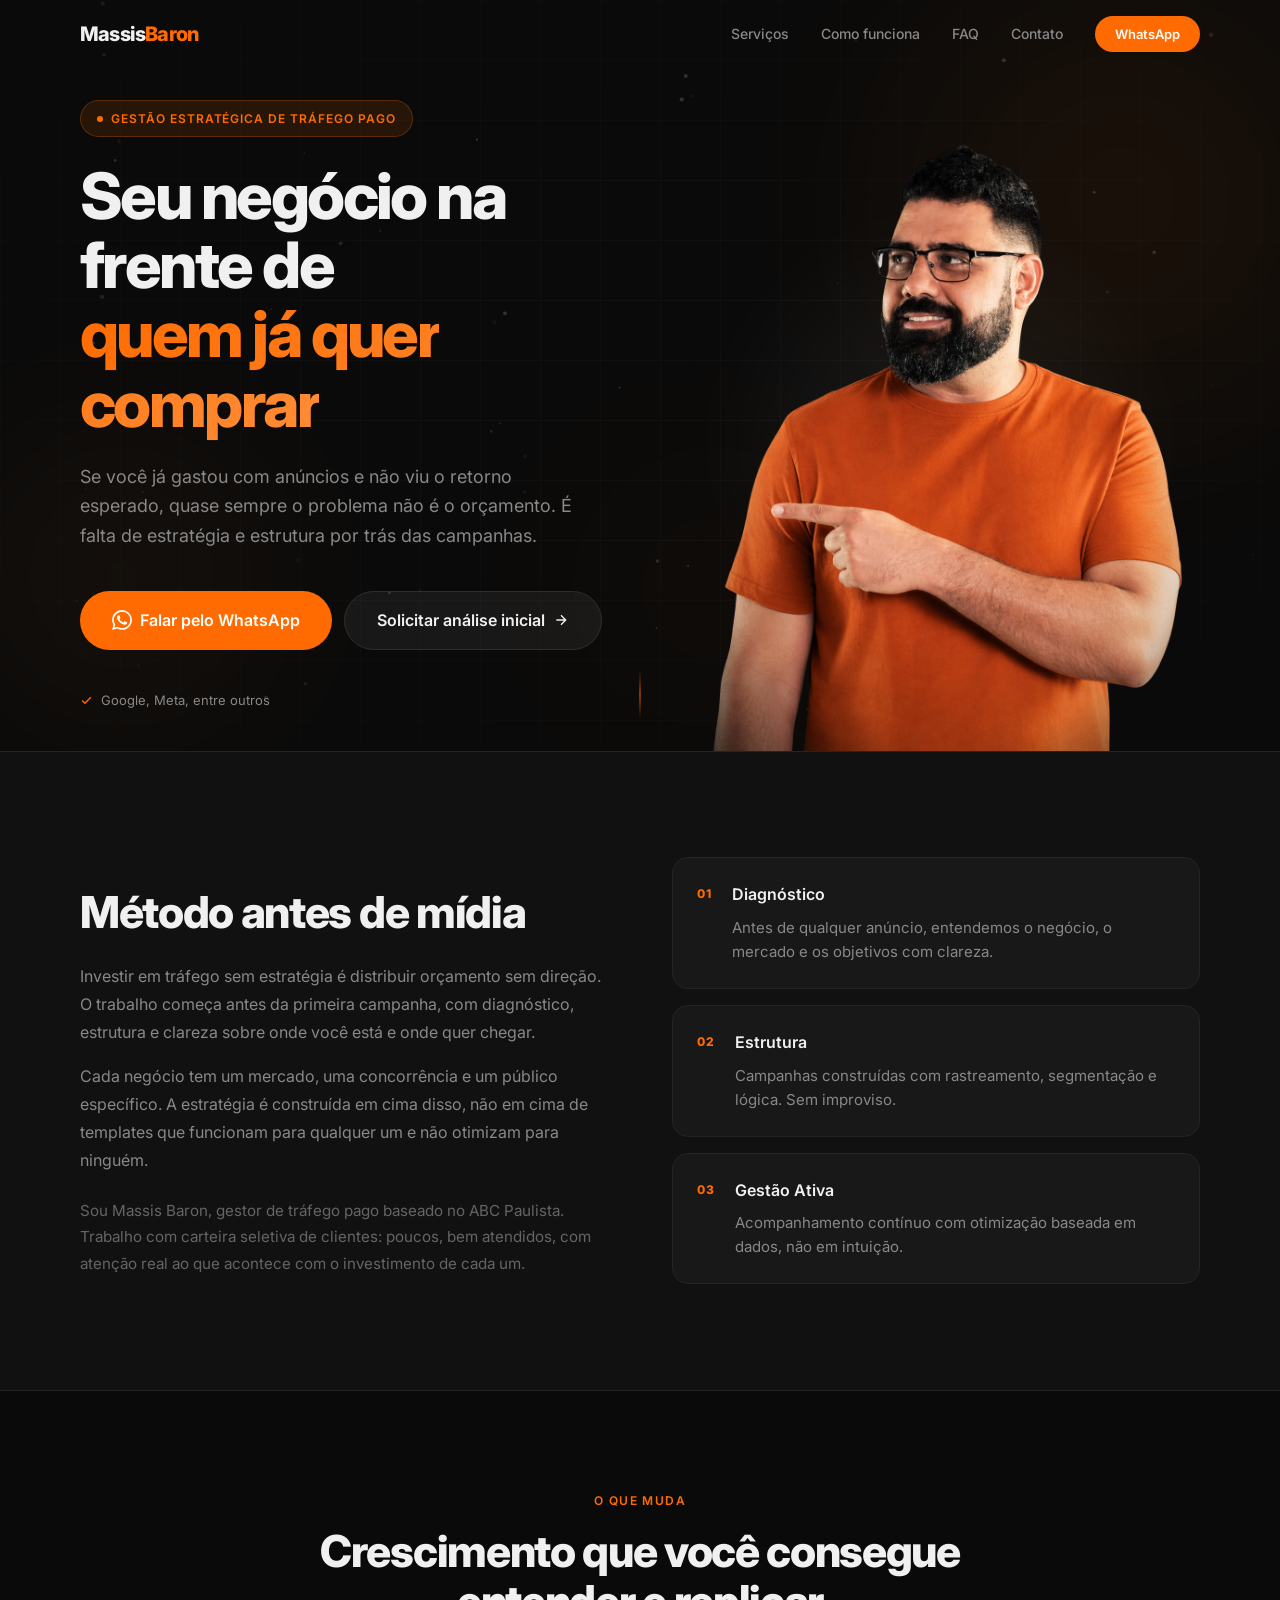
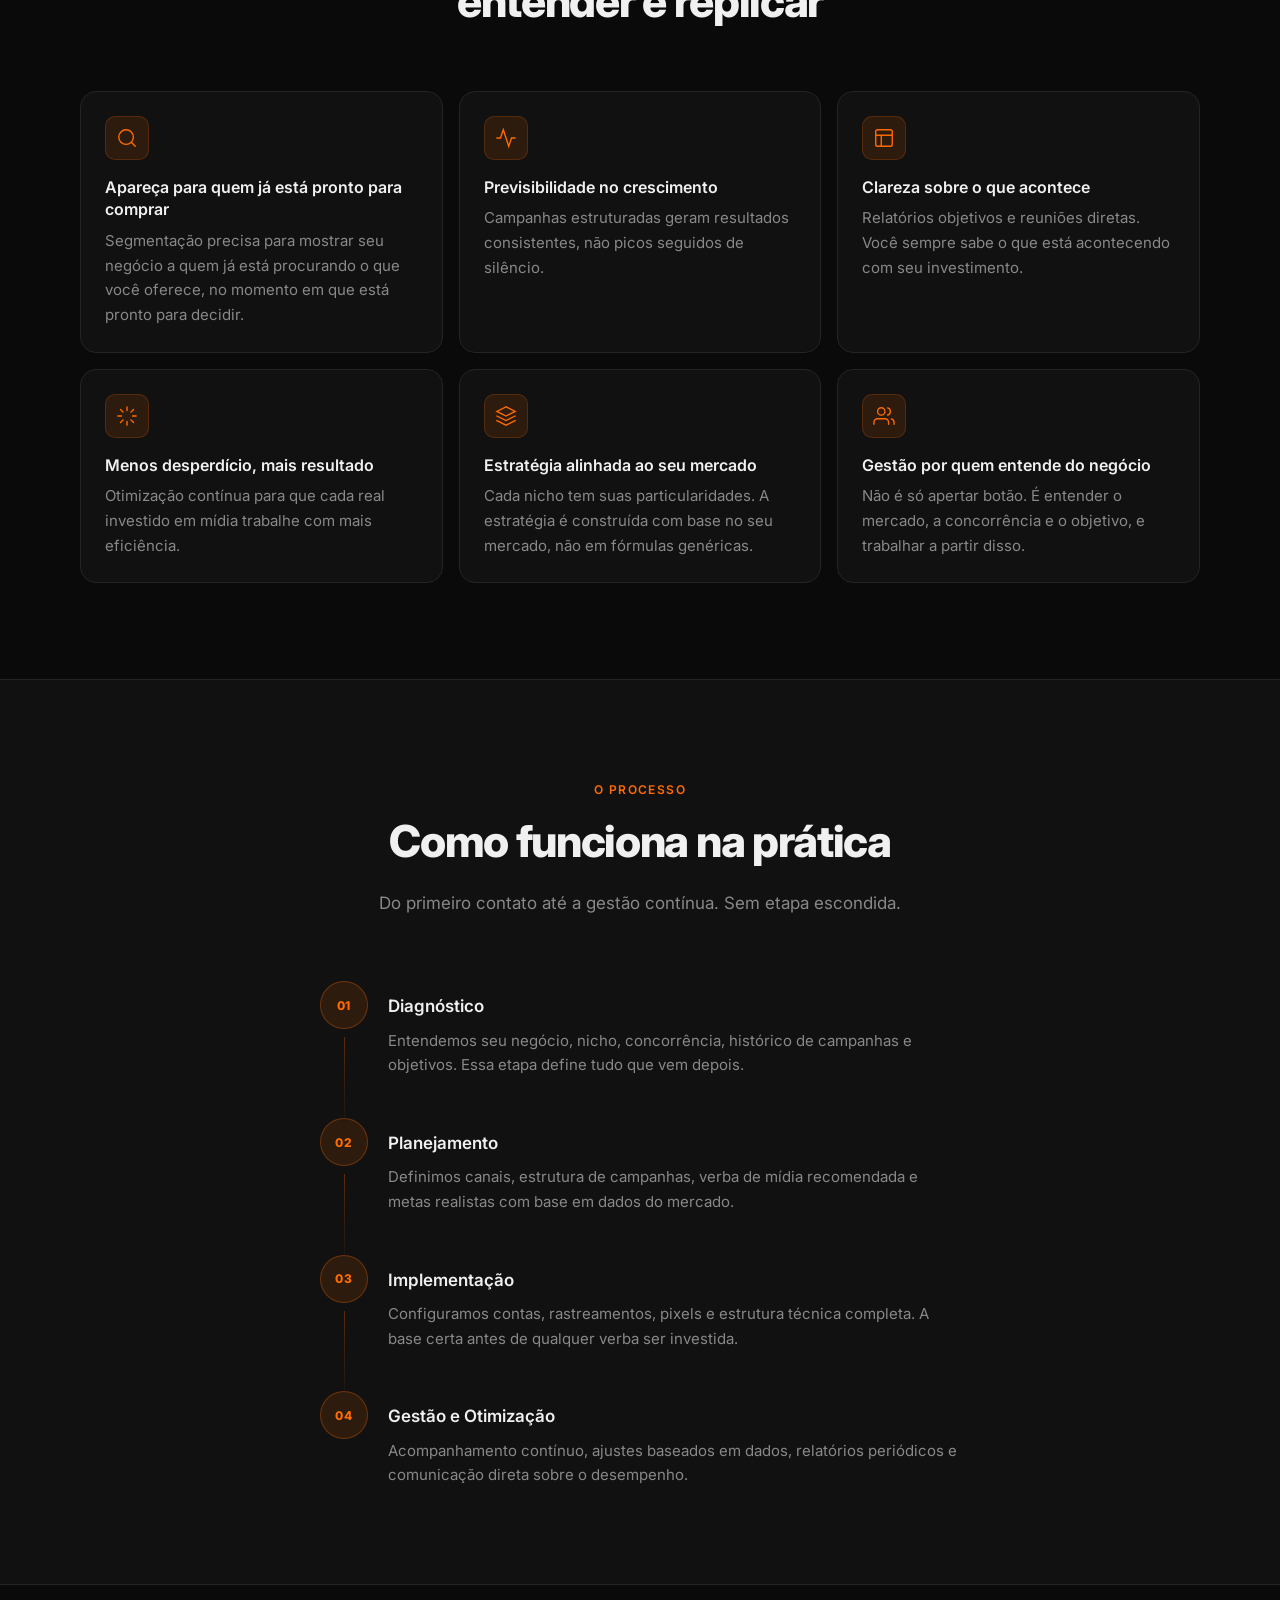
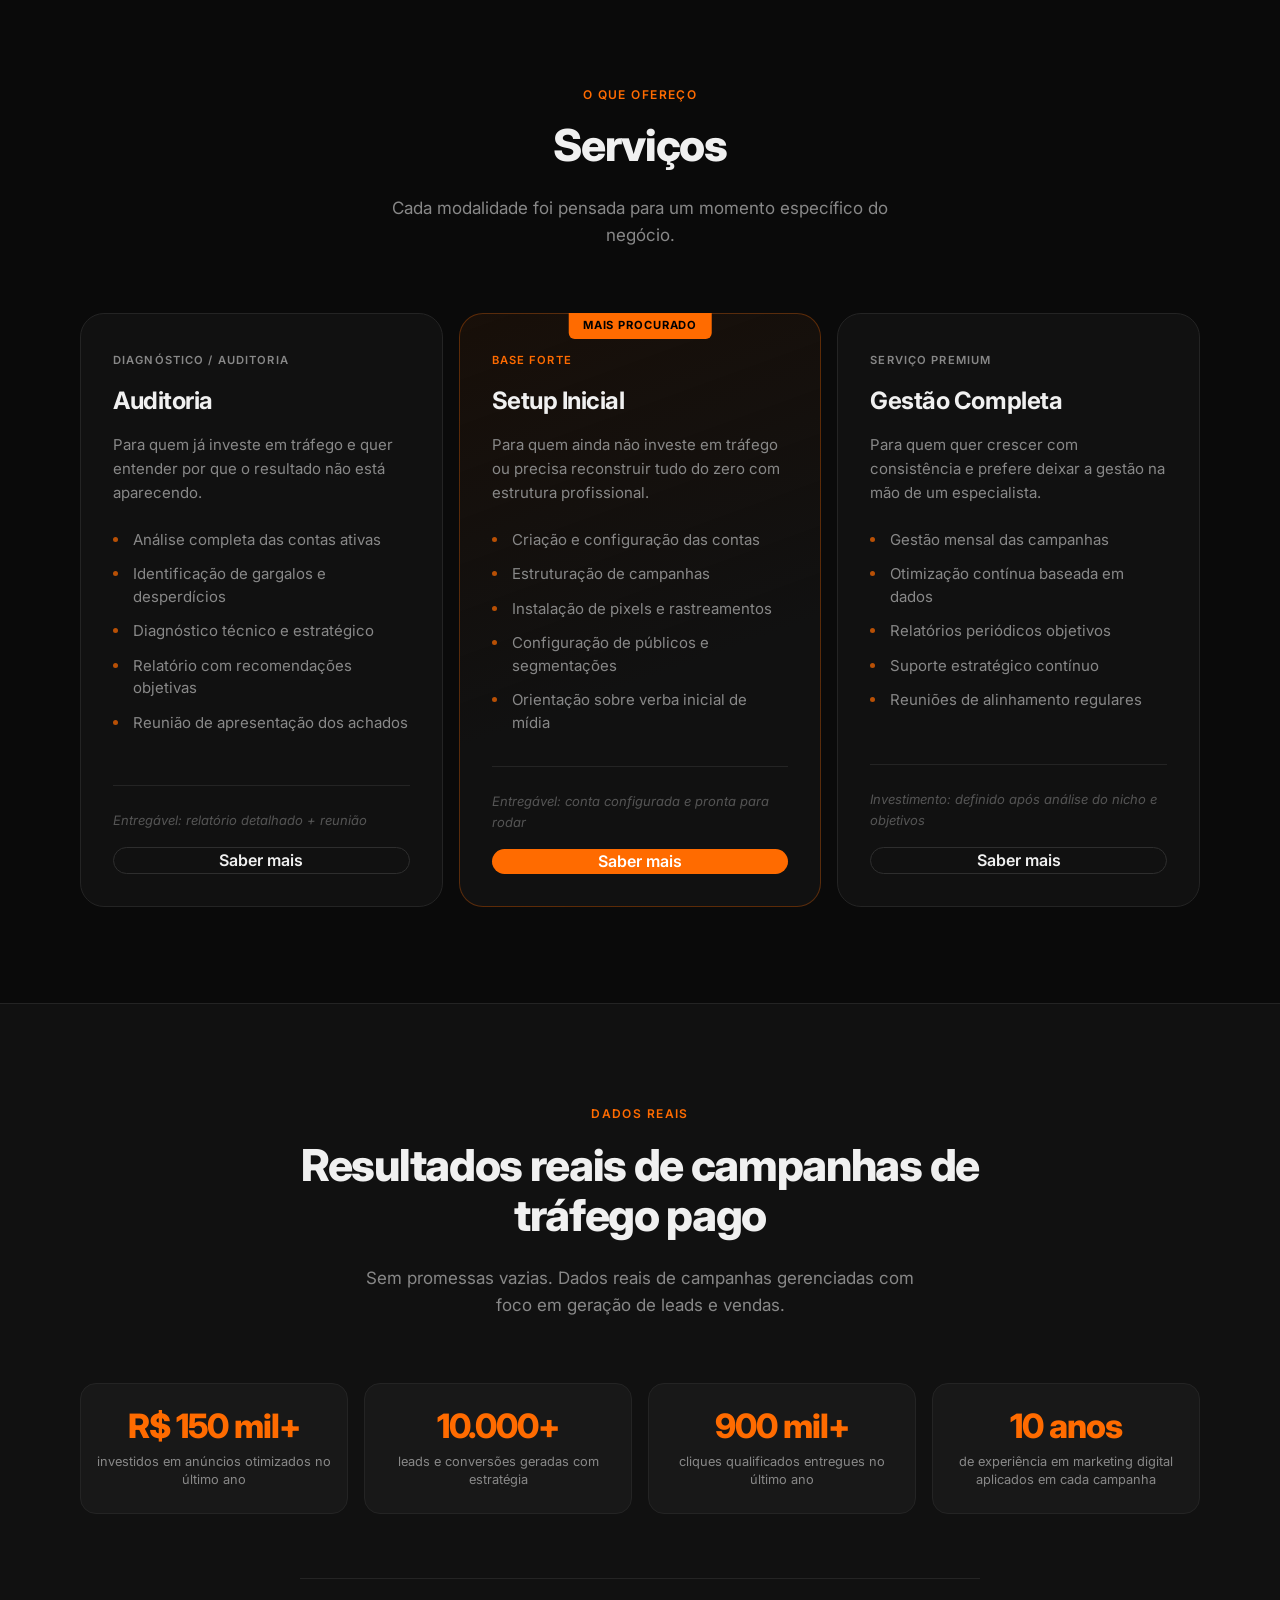
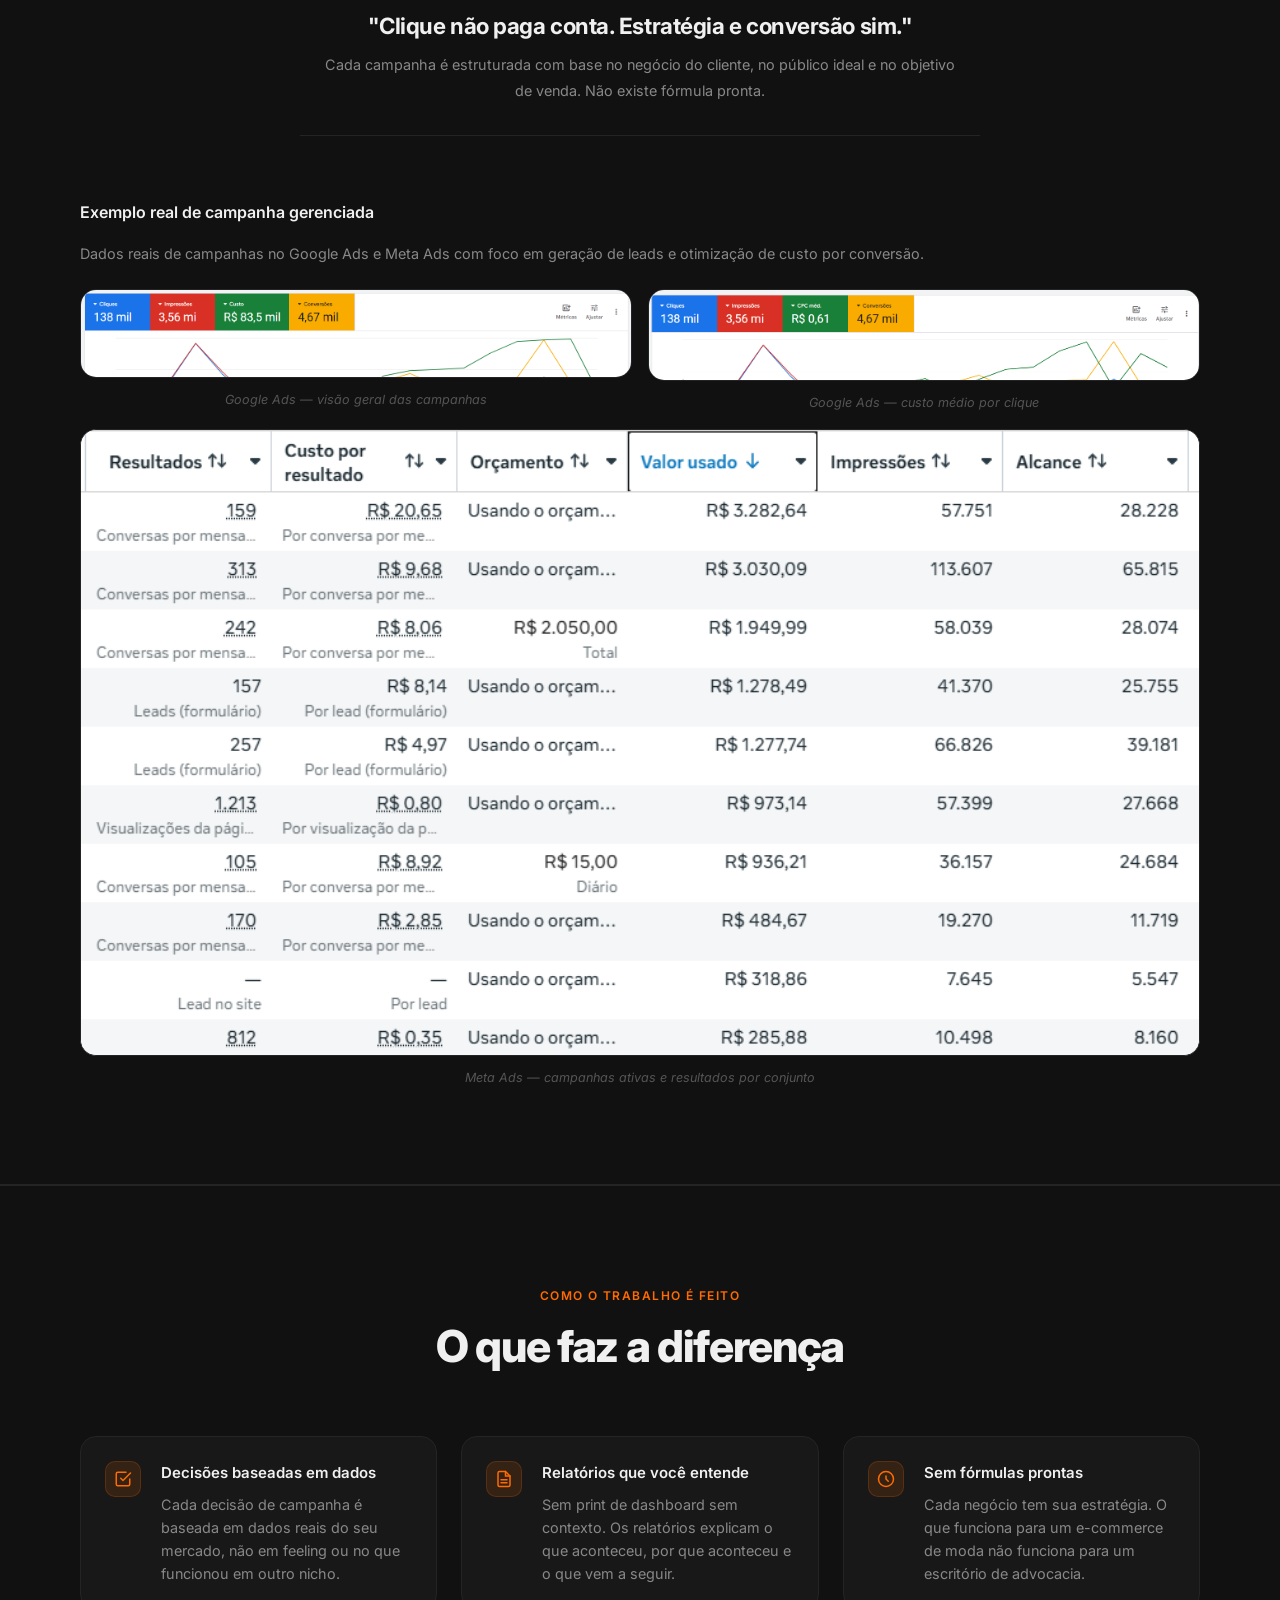
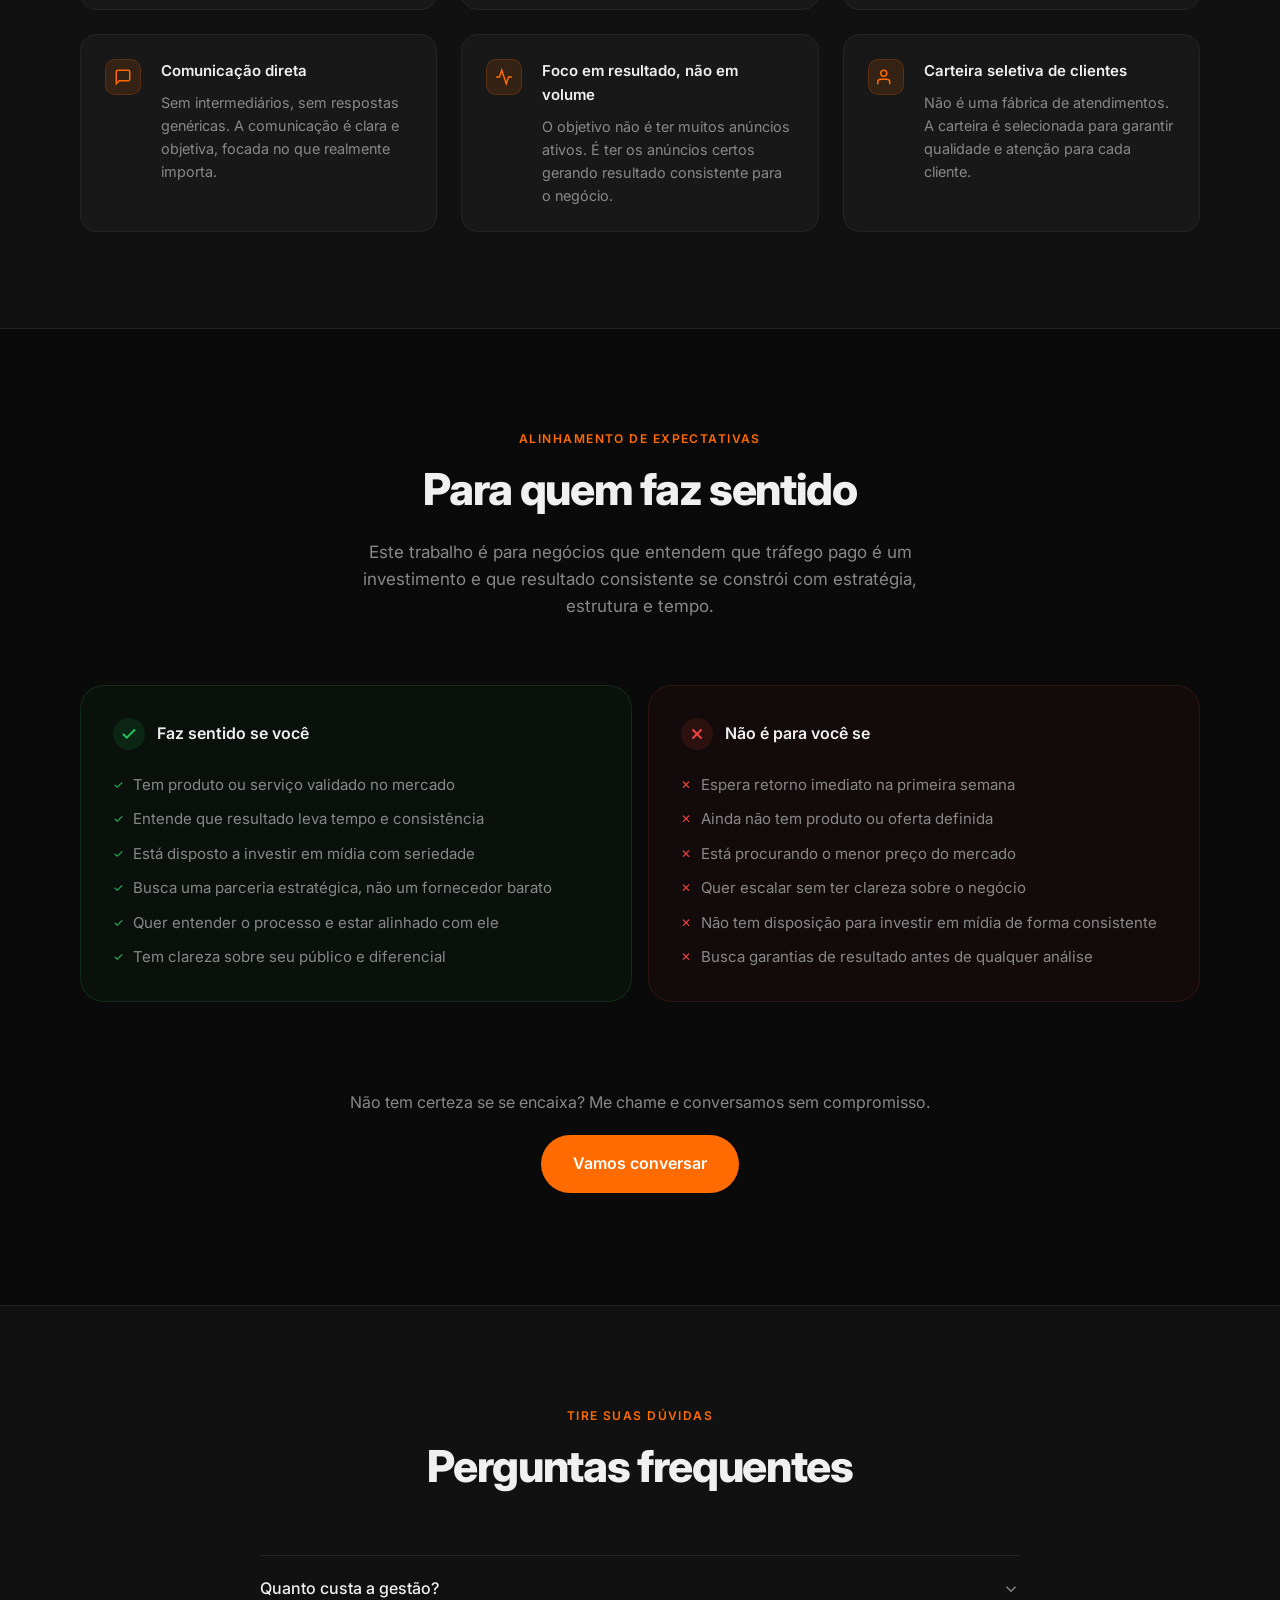
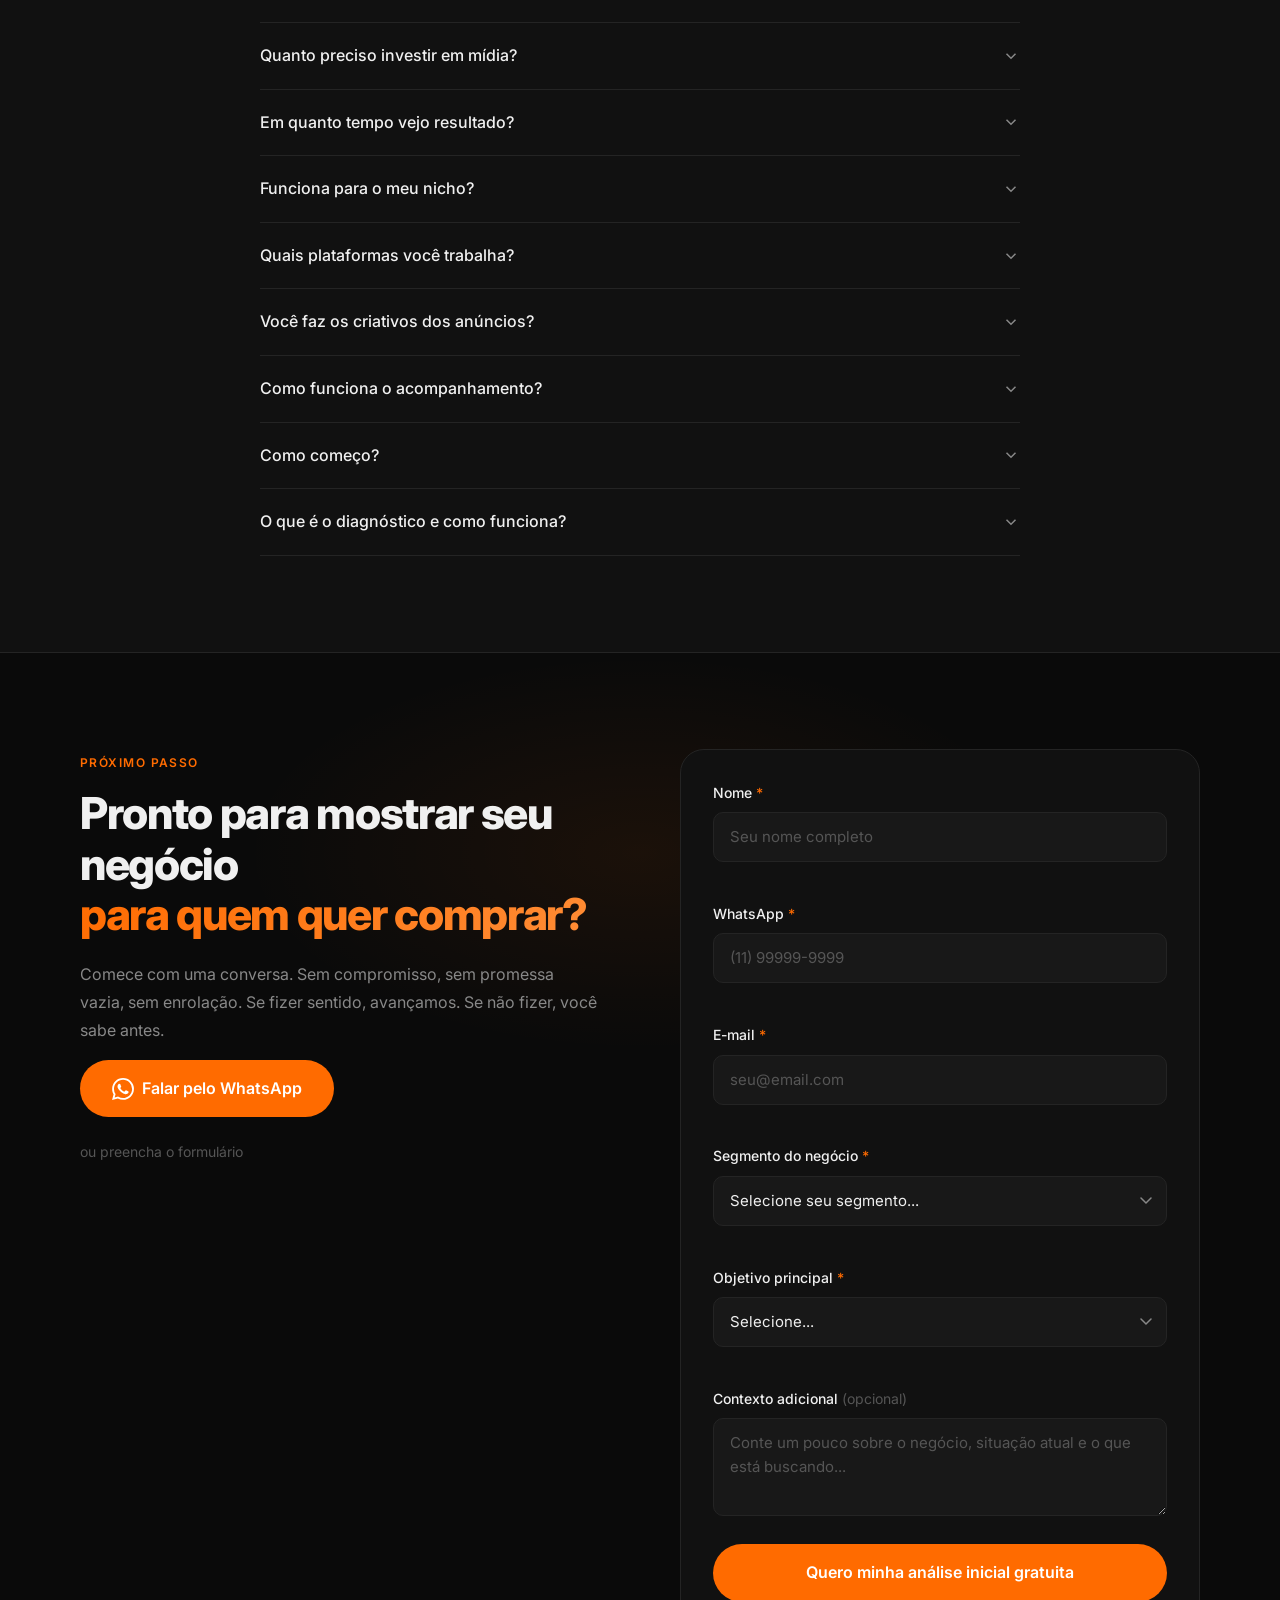
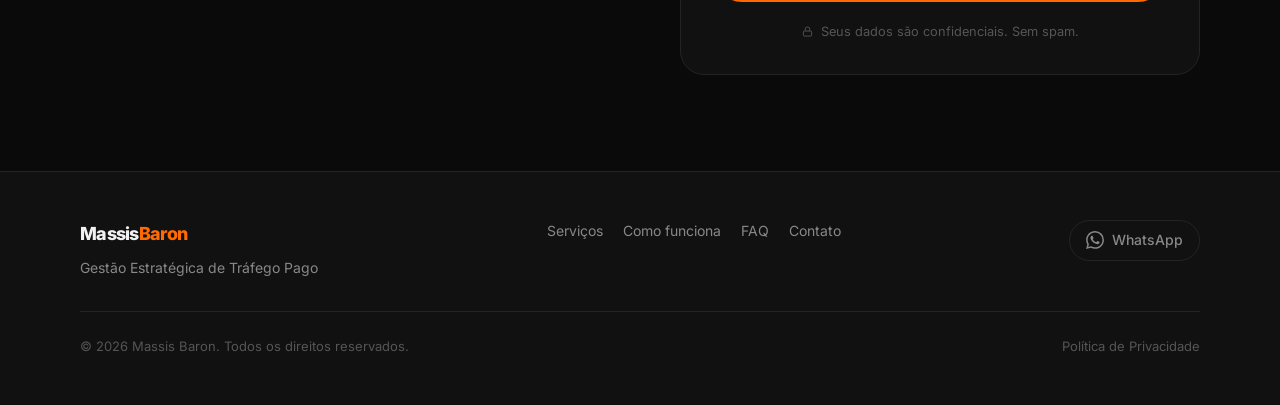
==== commit ca291901: "Update index.html" ====
--- a/index.html
+++ b/index.html
@@ -1,6 +1,15 @@
 <!DOCTYPE html>
 <html lang="pt-BR">
 <head>
+<!-- Google tag (gtag.js) -->
+<script async src="https://www.googletagmanager.com/gtag/js?id=G-QFMRRFM6Z0"></script>
+<script>
+  window.dataLayer = window.dataLayer || [];
+  function gtag(){dataLayer.push(arguments);}
+  gtag('js', new Date());
+
+  gtag('config', 'G-QFMRRFM6Z0');
+</script>
   <meta charset="UTF-8" />
   <meta name="viewport" content="width=device-width, initial-scale=1.0" />
   <meta name="description" content="Massis Baron — Gestão estratégica de tráfego pago para PMEs. Auditoria, setup e gestão completa de campanhas no Google Ads e Meta Ads. Mostre seu negócio para quem já quer comprar." />
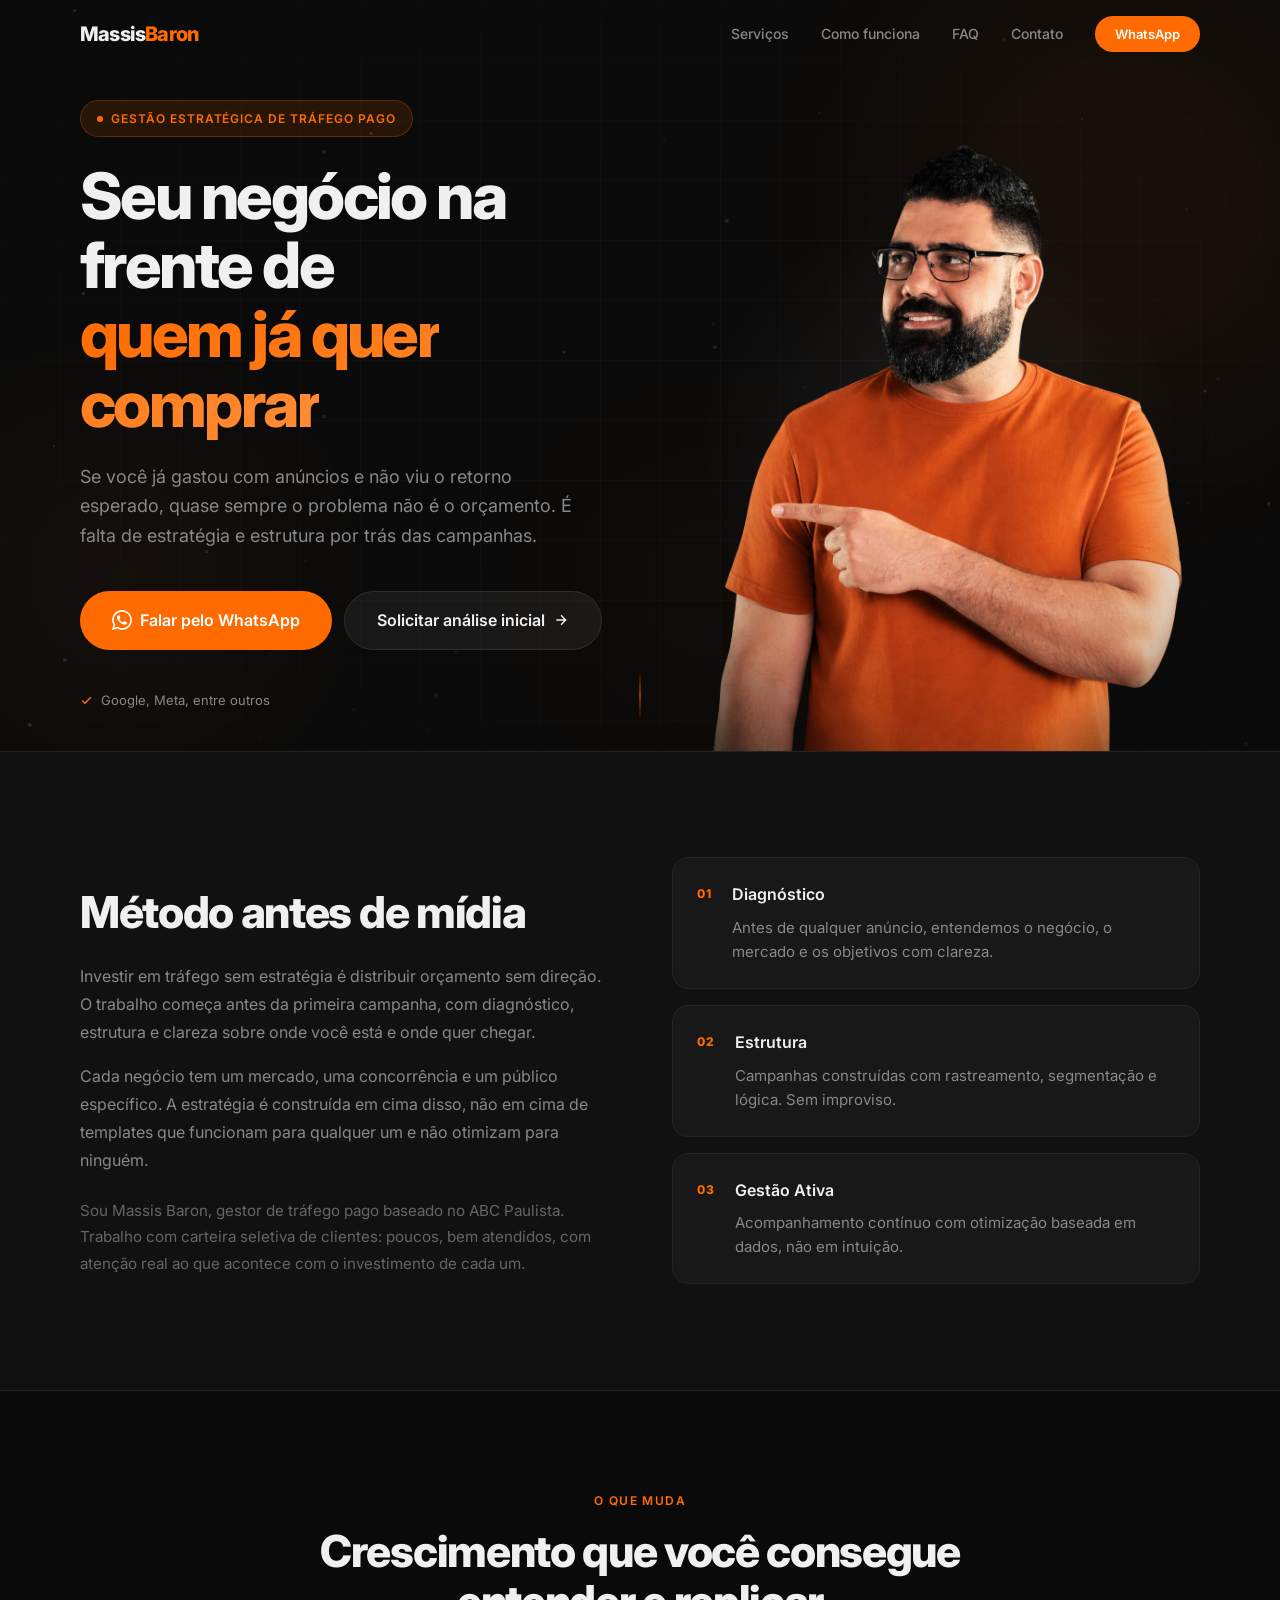
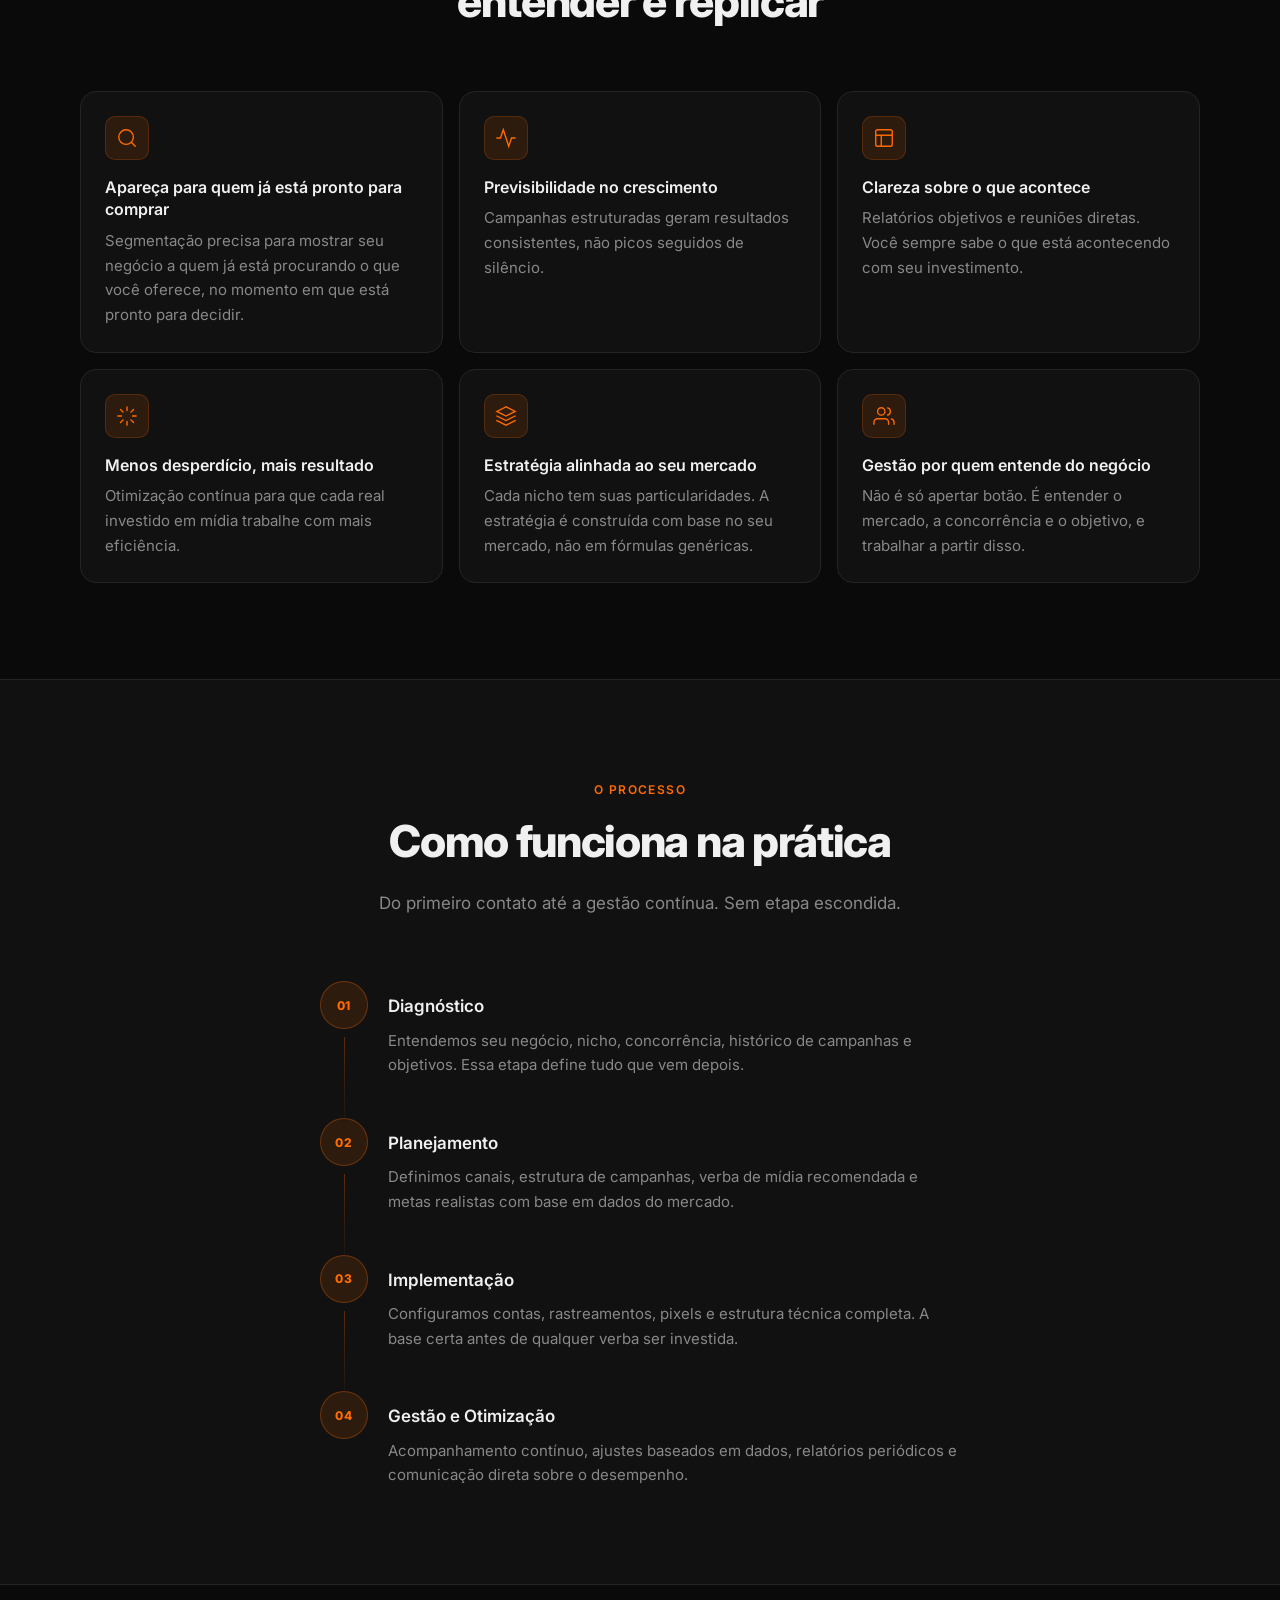
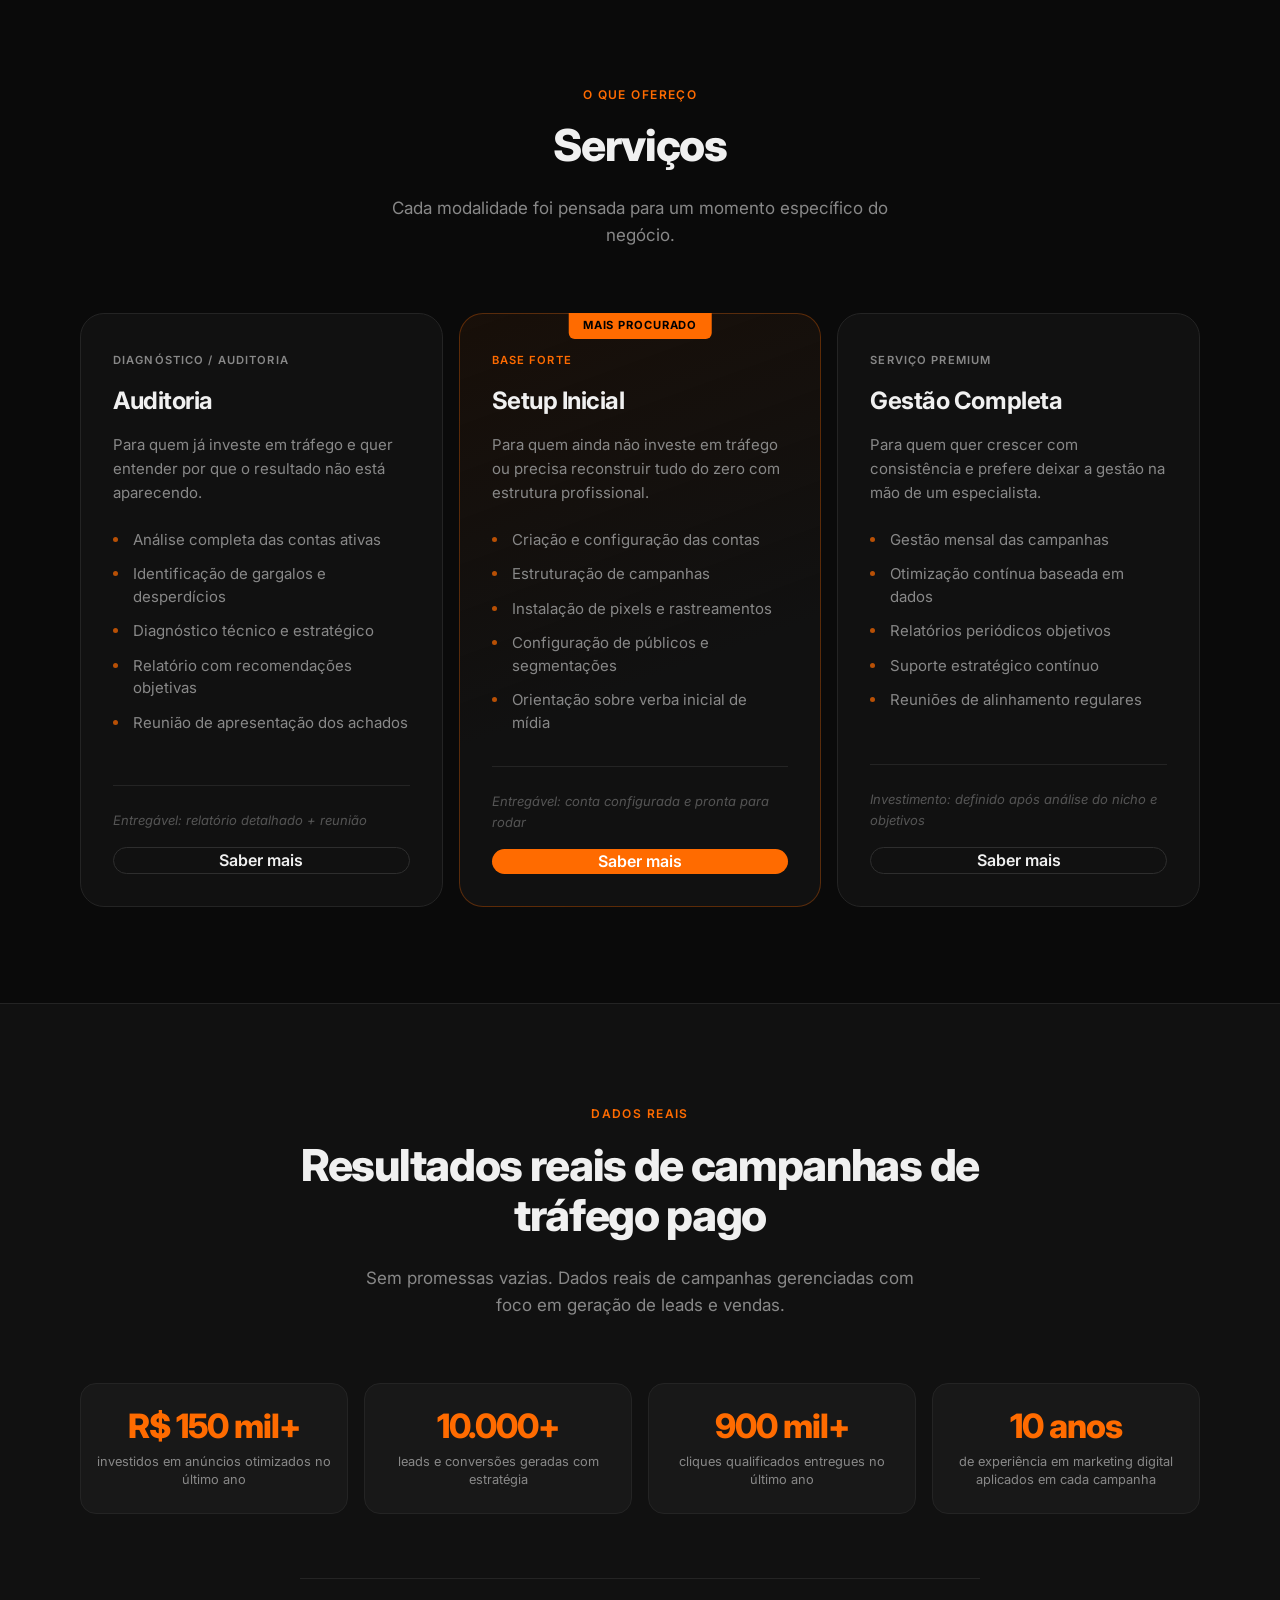
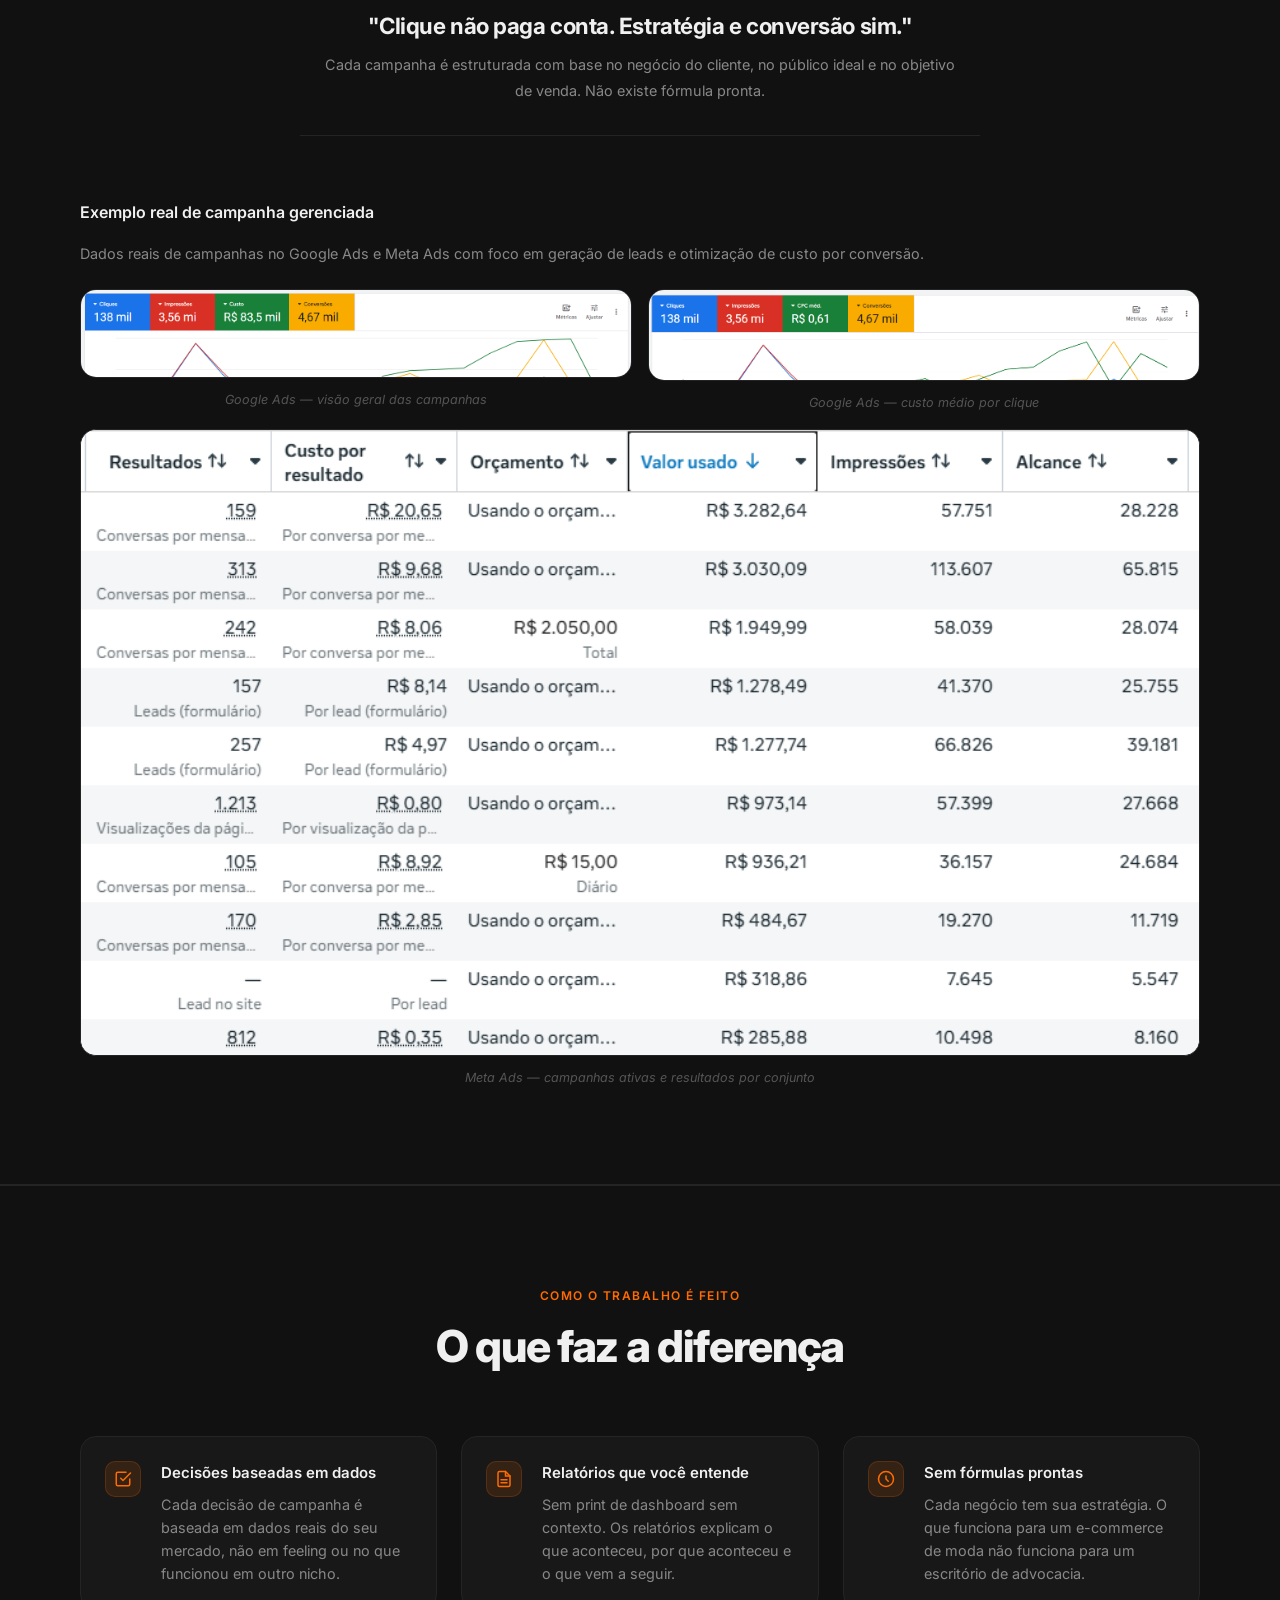
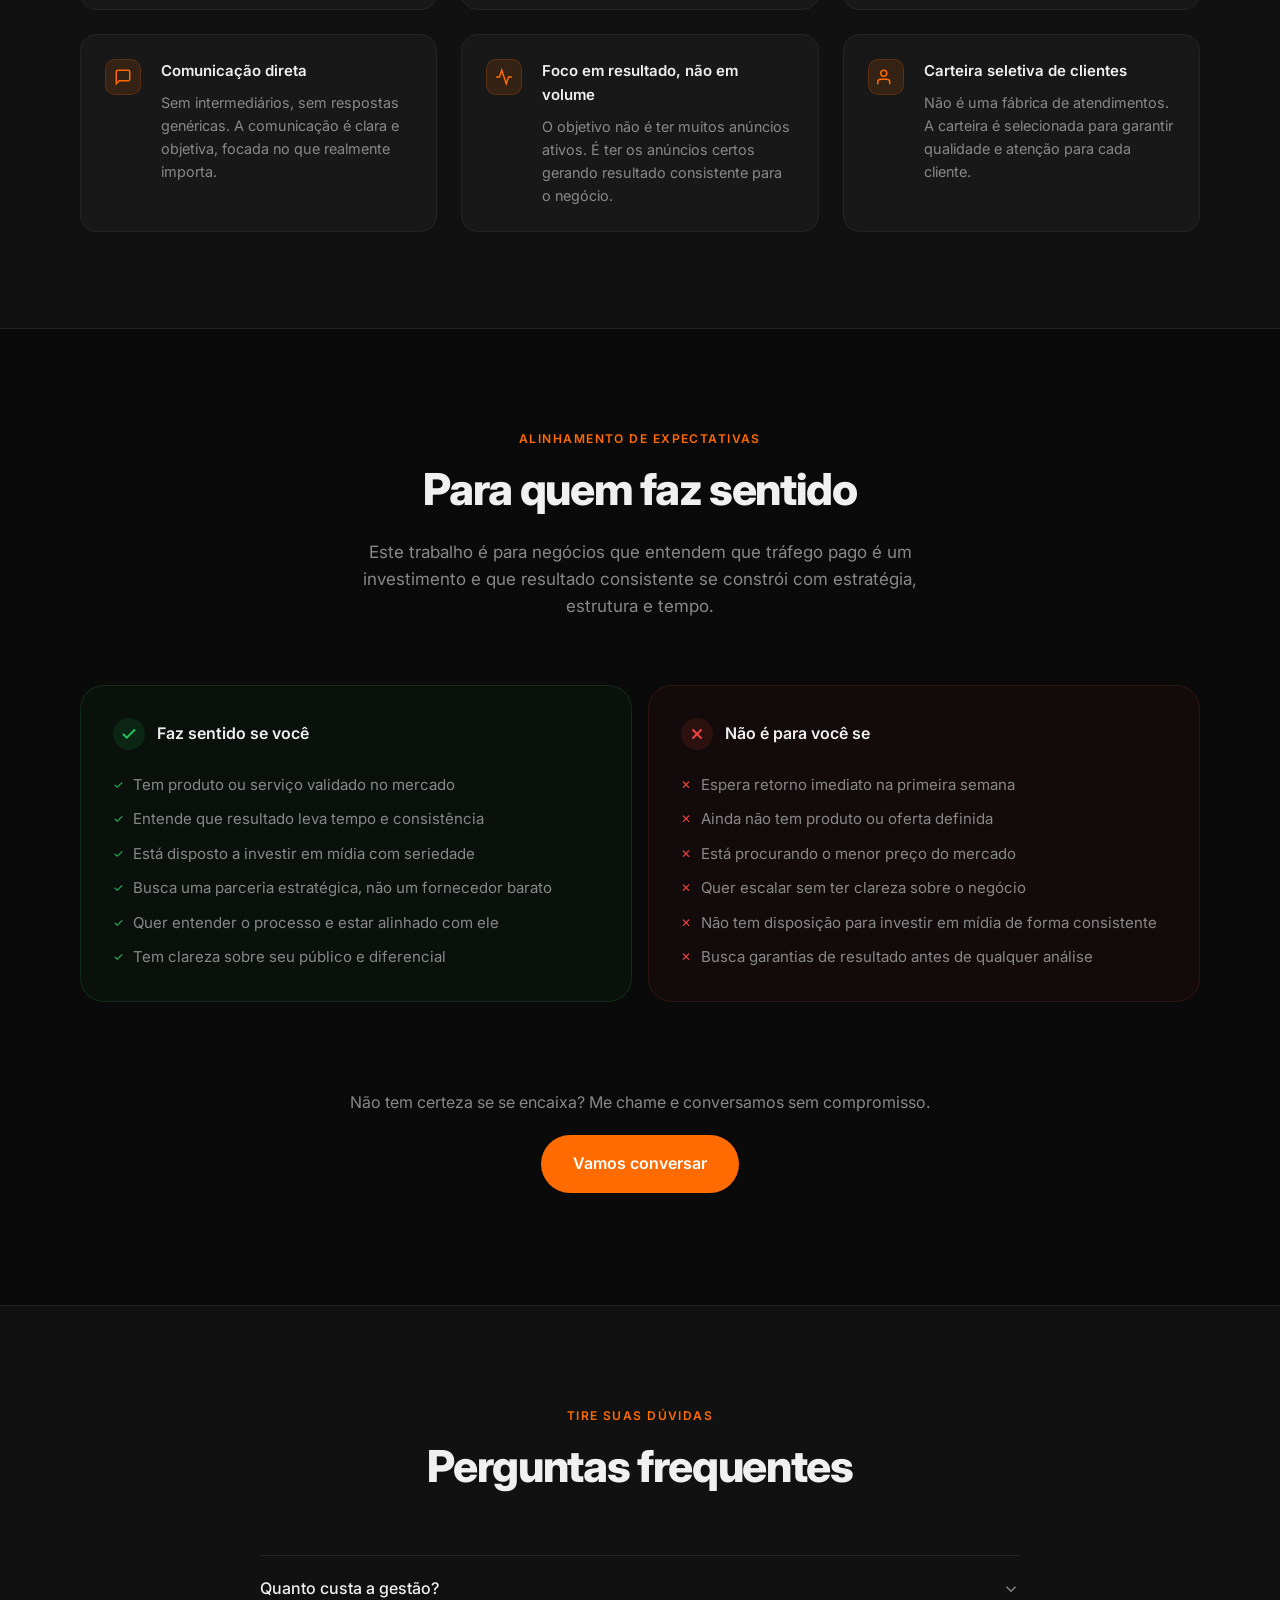
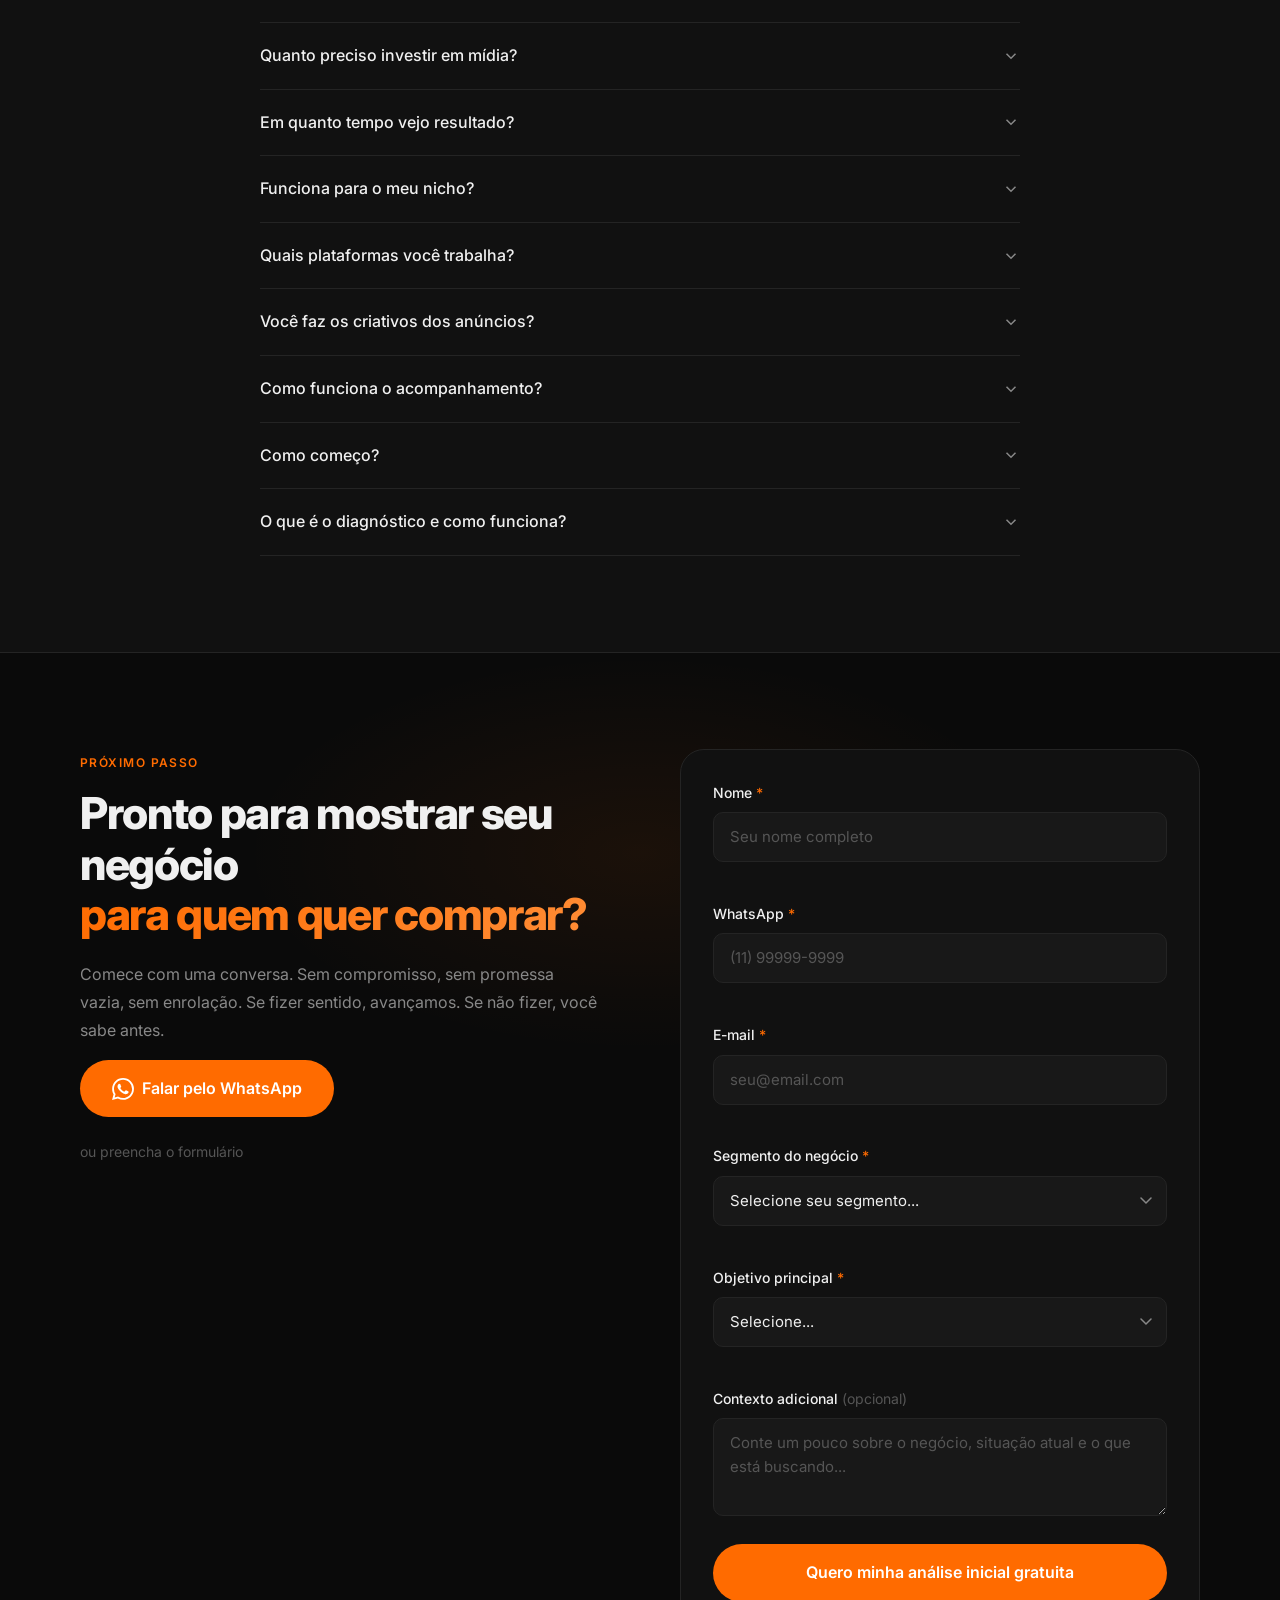
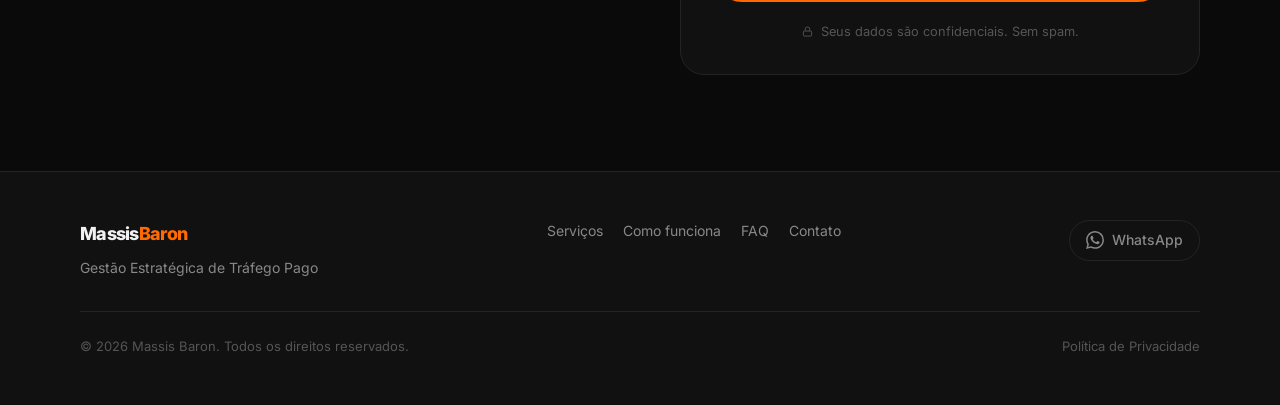
==== commit 0d02e9aa: "Update index.html" ====
--- a/index.html
+++ b/index.html
@@ -1,15 +1,6 @@
 <!DOCTYPE html>
 <html lang="pt-BR">
 <head>
-<!-- Google tag (gtag.js) -->
-<script async src="https://www.googletagmanager.com/gtag/js?id=G-QFMRRFM6Z0"></script>
-<script>
-  window.dataLayer = window.dataLayer || [];
-  function gtag(){dataLayer.push(arguments);}
-  gtag('js', new Date());
-
-  gtag('config', 'G-QFMRRFM6Z0');
-</script>
   <meta charset="UTF-8" />
   <meta name="viewport" content="width=device-width, initial-scale=1.0" />
   <meta name="description" content="Massis Baron — Gestão estratégica de tráfego pago para PMEs. Auditoria, setup e gestão completa de campanhas no Google Ads e Meta Ads. Mostre seu negócio para quem já quer comprar." />
